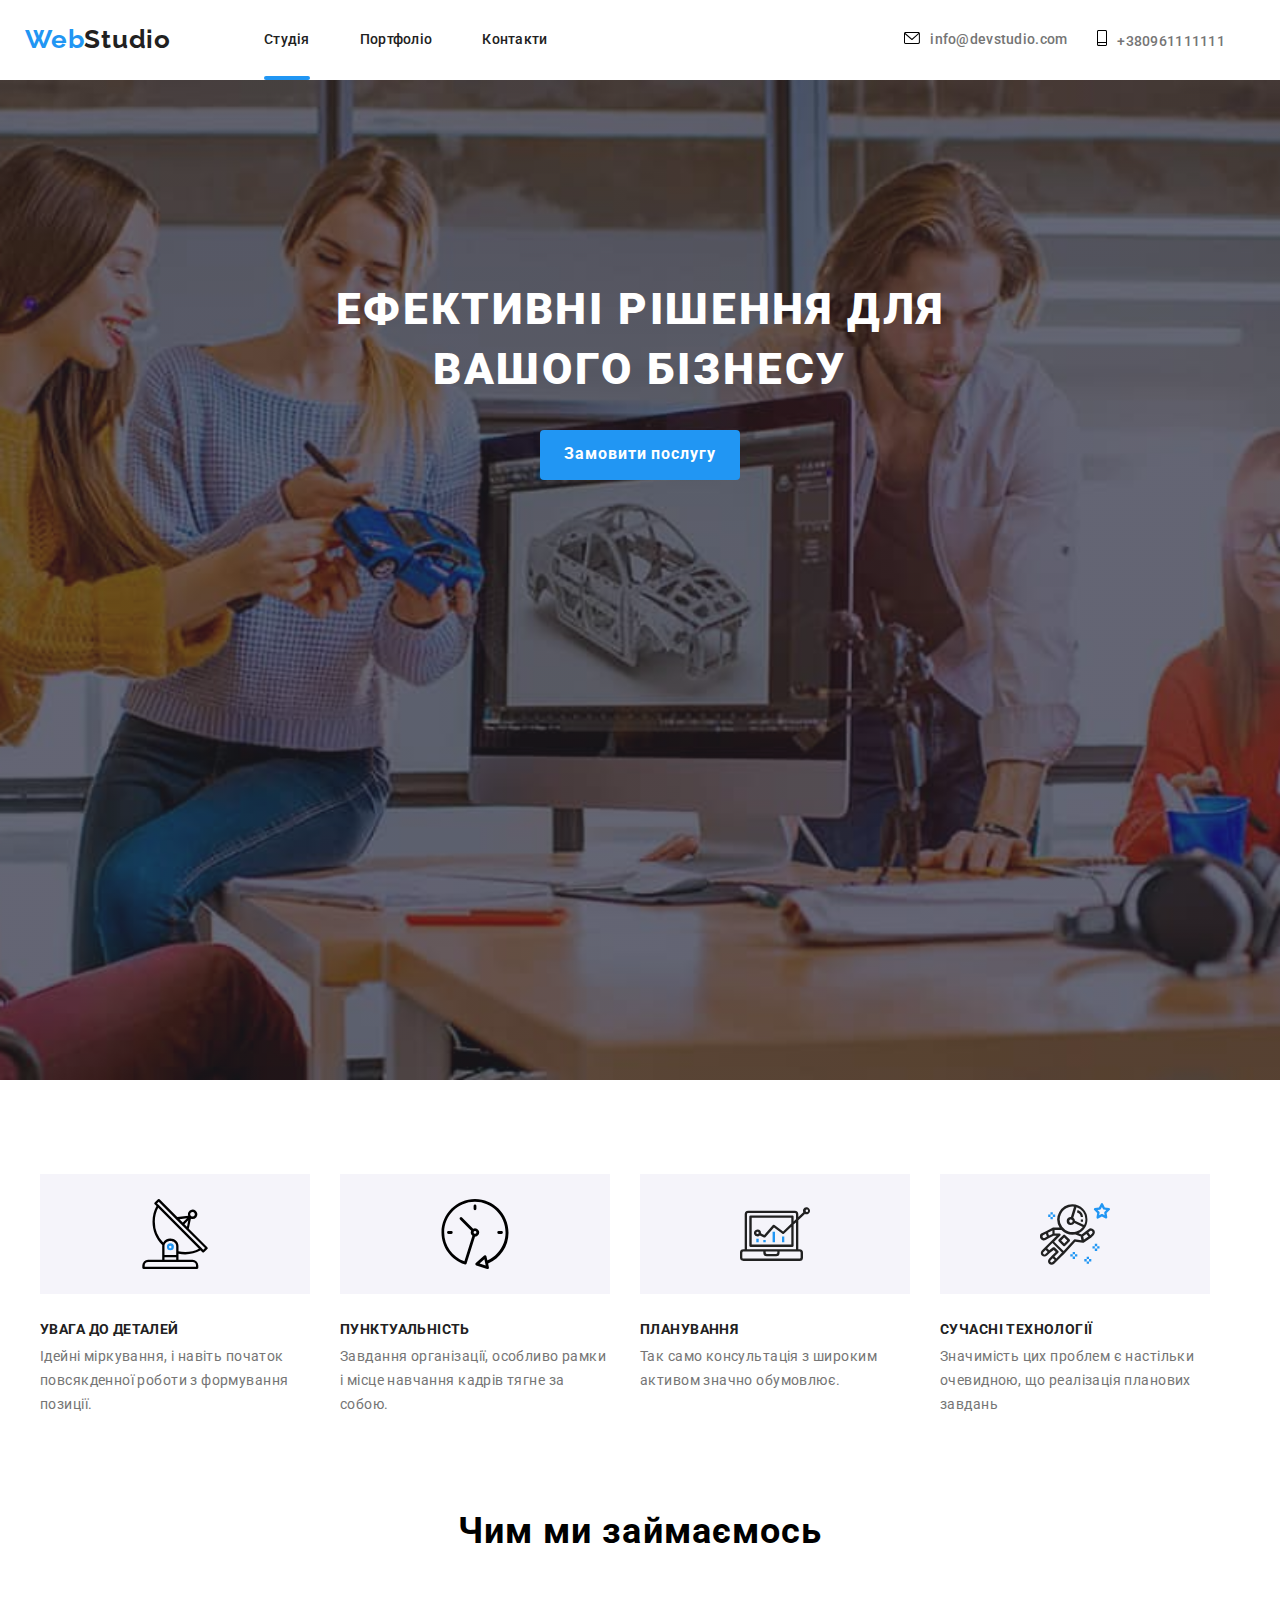
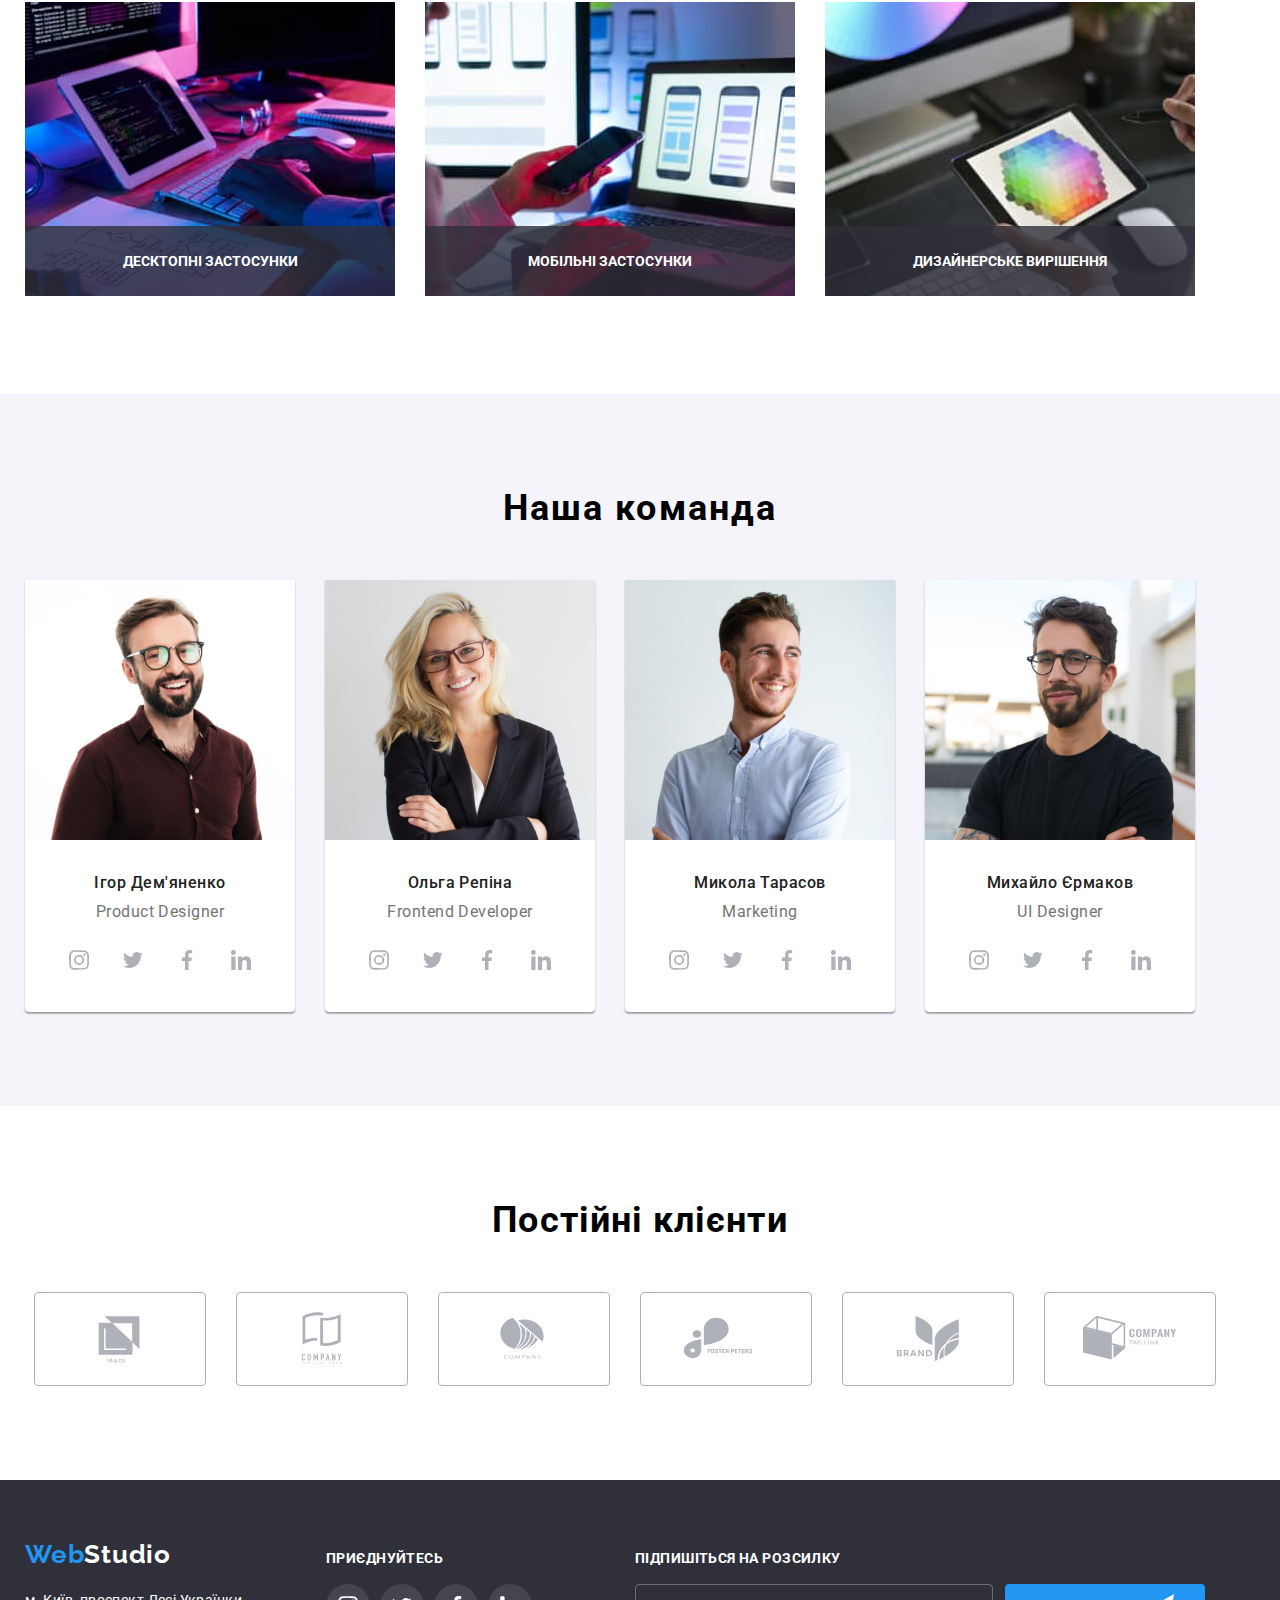
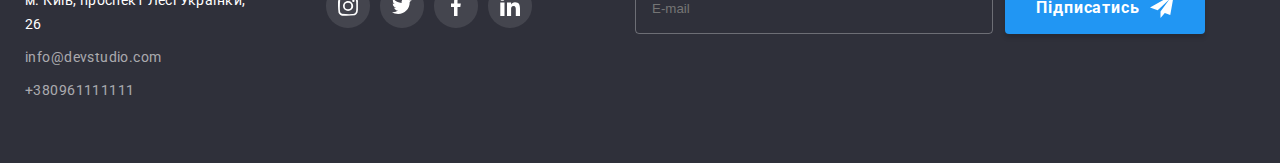
==== index.html @ 3169304e "HW8" ====
<!DOCTYPE html>
<html lang="uk">
<head>
<meta charset="UTF-8">
<meta http-equiv="X-UA-Compatible" content="IE=edge">
<meta name="viewport" content="width=device-width, initial-scale=1.0">
<title>Ефективні поради для вашого бізнесу</title>

<link rel="preconnect" href="https://fonts.googleapis.com">
<link rel="preconnect" href="https://fonts.gstatic.com" crossorigin>
<link href="https://fonts.googleapis.com/css2?family=Raleway:wght@700&family=Roboto:wght@400;500;700;900&display=swap" rel="stylesheet">

<link rel="stylesheet" href="https://cdnjs.cloudflare.com/ajax/libs/modern-normalize/1.1.0/modern-normalize.min.css" integrity="sha512-wpPYUAdjBVSE4KJnH1VR1HeZfpl1ub8YT/NKx4PuQ5NmX2tKuGu6U/JRp5y+Y8XG2tV+wKQpNHVUX03MfMFn9Q==" crossorigin="anonymous" referrerpolicy="no-referrer" />
<link rel="stylesheet" href="./css/main.min.css">

</head>
<body>
<div class="wrappers">
<header class="header">
    <div class="header__container">
<nav class="main-nav">
    <a href="/" class="main-nav__title"><span class="main-nav__logo">Web</span>Studio</a>
    <ul class="menu__list">
        <li class="menu__item">
            <a class="menu__link current" href="./index.html">Студія</a>
        </li>
        <li class="menu__item">
            <a class="menu__link" href="./portfolio.html">Портфоліо</a>
        </li>
        <li class="menu__item">
            <a class="menu__link" href="url">Контакти</a>
        </li>
    </ul>
</nav>
<div class="main-nav__contacts">
    <a href="mailto:info@devstudio.com" class="mail"> 
    <svg class="mail-icon">
        <use href="./images/icons.svg#envelope"></use>
    </svg>info@devstudio.com</a>
    <a href="tel:+380961111111" class="tel">
        <svg class="tel__icon">
            <use href="./images/icons.svg#smartphone-1"></use>
        </svg>+380961111111</a>
</div>
</div>
</div>
</header>
<main class="main">
    <section class="imposter">
        <h1 class="imposter__title">ЕФЕКТИВНІ РІШЕННЯ ДЛЯ <br>ВАШОГО БІЗНЕСУ</h1>
        <button data-modal-open class="imposter__button" type="button">Замовити послугу</button>
        <div class="backdrop is-hidden" data-modal>
            <div class="modal">
                <button data-modal-close="" class="elipse-cross">                    
                    <svg class="cross">
                    <use href="./images/icons.svg#icon-Vector"></use></svg></button>
            <form class="form__modal" autocomplete="on">
                <h2 class="modal__title">Залиште свої дані, ми вам зателефонуємо</h2>
                <div class="modal__name">
                    <label for="name" class="name__modal">Ім'я</label>
                    <input type="text" name="name" id="name" class="modal-name">
                    <svg class="name-icon">
                        <use href="./images/icons.svg#icon-name"></use>
                    </svg>
                </div>
                <div class="modal__tel">
                    <label for="tel" class="name__modal">Телефон</label>
                    <input type="tel" name="tel" id="tel" class="modal-name">
                    <svg class="tel-icon">
                        <use href="./images/icons.svg#icon-tel"></use>
                        </svg>
                </div>
                <div class="modal__mail">
                    <label for="mail" class="name__modal">Пошта</label>
                    <input type="mail" name="mail" id="mail" class="modal-name">
                    <svg class="email-icon">
                        <use href="./images/icons.svg#icon-email"></use>
                        </svg>
                </div>
                <div class="modal__comment">
                    <label for="comment" class="name__modal">Коментар</label>
                    <textarea name="comment" id="comment" placeholder="Введіть текст" class="modal-comment"></textarea>
                </div>
                <div class="modal__check">
                <input type="checkbox" name="checkbox" id="checkbox" class="checkbox">
                <label for="checkbox" class="check">Погоджуюсь з розсилкою і приймаю <p class="conditions">Умови договору</p></label>
                </div>
                <button type="submit" class="submit">Відправити</button>
            </form>
        </div>
            </div>
    </section>
    <section class="details__container">
        <div class="details">
            <ul class="details__list">
                <li class="details__item">
                    <div class="details__block">
                        <svg class="details__icon">
                            <use href="./images/icons.svg#antenna-1" ></use>
                        </svg>
                    </div>
                    <h3 class="details__title">УВАГА ДО ДЕТАЛЕЙ</h3>
                    <p class="details__text">Ідейні міркування, і навіть початок повсякденної роботи з формування позиції.</p>
                </li>
                <li class="details__item">
                    <div class="details__block">
                        <svg class="details__icon">
                            <use href="./images/icons.svg#clock-1" ></use>
                        </svg>
                    </div>
                    <h3 class="details__title">ПУНКТУАЛЬНІСТЬ</h3>
                    <p class="details__text">Завдання організації, особливо рамки і місце навчання кадрів тягне за собою.</p>
                </li>
                <li class="details__item">
                    <div class="details__block">
                        <svg class="details__icon">
                            <use href="./images/icons.svg#diagram-1" ></use>
                        </svg>
                    </div>
                    <h3 class="details__title">ПЛАНУВАННЯ</h3>
                    <p class="details__text">Так само консультація з широким активом значно обумовлює.</p>
                </li>
                <li class="details__item">
                    <div class="details__block">
                        <svg class="details__icon">
                            <use href="./images/icons.svg#astronaut-1" ></use>
                        </svg>
                    </div>
                    <h3 class="details__title">СУЧАСНІ ТЕХНОЛОГІЇ</h3>
                    <p class="details__text">Значимість цих проблем є настільки очевидною, що реалізація планових завдань</p>
                </li>
            </ul>
        </div>
    </section>
    <section class="about__container">
        <div class="about">
            <h2 class="about__title">Чим ми займаємось</h2>
            <ul class="about__list">
                <li class="about__item">
                    <img src="./images/programer-desk-office.jpg" alt="пограміст за робочим столом" width="370">
                    <div class="about__before">
                        <h3 class="about__before-title">ДЕСКТОПНІ ЗАСТОСУНКИ</h3>
                    </div>
                </li>
                <li class="about__item">
                    <img src="./images/web-ui-designers-smartphone.jpg" alt="веб-дизайнери розробляють додаток смартфону" width="370">
                    <div class="about__before">
                        <h3 class="about__before-title">МОБІЛЬНІ ЗАСТОСУНКИ</h3>
                    </div>
                </li>
                <li class="about__item">
                    <img src="./images/web-design-colour.jpg" alt="веб-дизайней вибирає колір планшету" width="370">
                    <div class="about__before">
                        <h3 class="about__before-title">ДИЗАЙНЕРСЬКЕ ВИРІШЕННЯ</h3>
                    </div>
                </li>
            </ul>
        </div>
    </section>
    <section class="team">
      <div class="team__container">
        <h2 class="team__title">Наша команда</h2>
        <ul class="team__list">
            <li class="team__item">
                <img src="./images/smiling-man.jpg" alt="щиро усміхнений чоловік в круглих окулярах з бородою" width="270">
                <div class="team__about">
                    <h3 class="team__about-title">Ігор Дем'яненко</h3>
                    <p class="team__about-profecion">Product Designer</p>
                </div>
                <div class="social-links">
                    <a href="#" alt="instagram" class="ellipse">
                    <svg class="social-logo">
                        <use href="./images/icons.svg#instagram-2">
                        </use>
                    </svg>
                    </a>
                    <a href="#" alt="twitter" class="ellipse">
                    <svg class="social-logo">
                        <use href="./images/icons.svg#twitter">
                        </use>
                    </svg>
                    </a>
                    <a href="#" alt="facebook" class="ellipse">
                    <svg class="social-logo">
                        <use href="./images/icons.svg#facebook-1">
                        </use>
                    </svg>
                    </a>
                    <a href="#" alt="linkedin" class="ellipse">
                    <svg class="social-logo">
                        <use href="./images/icons.svg#linkedin-1">
                        </use>
                    </svg>
                    </a>
                </div>
            </li>
            <li class="team__item">
                <img src="./images/beautiful_girl.jpg" alt="усміхнена блондинка в окулярах" width="270">
                <div class="team__about">
                    <h3 class="team__about-title">Ольга Репіна</h3>
                    <p class="team__about-profecion">Frontend Developer</p>
                </div>
                <div class="social-links">
                    <a href="#" alt="instagram" class="ellipse">
                    <svg class="social-logo">
                        <use href="./images/icons.svg#instagram-2">
                        </use>
                    </svg>
                    </a>
                    <a href="#" alt="twitter" class="ellipse">
                    <svg class="social-logo">
                        <use href="./images/icons.svg#twitter">
                        </use>
                    </svg>
                    </a>
                    <a href="#" alt="facebook" class="ellipse">
                    <svg class="social-logo">
                        <use href="./images/icons.svg#facebook-1">
                        </use>
                    </svg>
                    </a>
                    <a href="#" alt="linkedin" class="ellipse">
                    <svg class="social-logo">
                        <use href="./images/icons.svg#linkedin-1">
                        </use>
                    </svg>
                    </a>
                </div>
            </li>
            <li class="team__item">
                <img src="./images/smiling-man_.jpg" alt="чоловік з щетиною усміхається в праву сторону від нас" width="270">
                <div class="team__about">
                    <h3 class="team__about-title">Микола Тарасов</h3>
                    <p class="team__about-profecion">Marketing</p>
                </div>
                <div class="social-links">
                    <a href="#" alt="instagram" class="ellipse">
                    <svg class="social-logo">
                        <use href="./images/icons.svg#instagram-2">
                        </use>
                    </svg>
                    </a>
                    <a href="#" alt="twitter" class="ellipse">
                    <svg class="social-logo">
                        <use href="./images/icons.svg#twitter">
                        </use>
                    </svg>
                    </a>
                    <a href="#" alt="facebook" class="ellipse">
                    <svg class="social-logo">
                        <use href="./images/icons.svg#facebook-1">
                        </use>
                    </svg>
                    </a>
                    <a href="#" alt="linkedin" class="ellipse">
                    <svg class="social-logo">
                        <use href="./images/icons.svg#linkedin-1">
                        </use>
                    </svg>
                    </a>
                </div>
            </li>
            <li class="team__item">
                <img src="./images/modest_man.jpg" alt="скромна посмішка бородатого чоловіка в окулярах" width="270">
                <div class="team__about">
                    <h3 class="team__about-title">Михайло Єрмаков</h3>
                    <p class="team__about-profecion">UI Designer</p>
                </div>
                <div class="social-links">
                    <a href="#" alt="instagram" class="ellipse">
                    <svg class="social-logo">
                        <use href="./images/icons.svg#instagram-2">
                        </use>
                    </svg>
                    </a>
                    <a href="#" alt="twitter" class="ellipse">
                    <svg class="social-logo">
                        <use href="./images/icons.svg#twitter">
                        </use>
                    </svg>
                    </a>
                    <a href="#" alt="facebook" class="ellipse">
                    <svg class="social-logo">
                        <use href="./images/icons.svg#facebook-1">
                        </use>
                    </svg>
                    </a>
                    <a href="#" alt="linkedin" class="ellipse">
                    <svg class="social-logo">
                        <use href="./images/icons.svg#linkedin-1">
                        </use>
                    </svg>
                    </a>
                </div>
            </li>
        </ul>
    </div>
    </section>
    <section class="client">
        <div class="client__container">
            <h2 class="client__title">Постійні клієнти</h2>
            <ul class="client__list">
                <li class="client__item">
                    <a href="#" alt="ya_go" class="client__link">
                        <svg class="client__icon"><use href="./images/icons.svg#ya_go"></use></svg>
                    </a>
                </li>
                <li class="client__item">
                    <a href="#" alt="tagline" class="client__link">
                            <svg class="client__icon"><use href="./images/icons.svg#tagline"></use></svg>                          
                        </a>
                </li>
                <li class="client__item">
                    <a href="#" alt="company" class="client__link">
                            <svg class="client__icon"><use href="./images/icons.svg#company"></use></svg>                         
                        </a>
                </li>
                <li class="client__item">
                    <a href="#" alt="foster" class="client__link">
                            <svg class="client__icon"><use href="./images/icons.svg#foster"></use></svg>                        
                        </a>
                </li>
                <li class="client__item">
                    <a href="#" alt="brand" class="client__link">
                            <svg class="client__icon"><use href="./images/icons.svg#brand"></use></svg>                         
                        </a>
                </li>
                <li class="client__item">
                    <a href="#" alt="tag_line" class="client__link">
                            <svg class="client__icon"><use href="./images/icons.svg#tag_line"></use></svg>                        
                        </a>
                </li>
            </ul>
        </div>
    </section>
</main>
<footer class="footer">
    <div class="footer__container">
        <ul class="footer__list">
            <div class="footer__cart">
            <li class="footer__item">
                <a href="/" class="main-nav__title-change"><span class="main-nav__logo">Web</span>Studio</a>
            </li>
            <address>
                <p class="footer__adress">м. Київ, проспект Лесі Українки, 26</p>
             <div class="footer__contacts">
                 <a href="mailto:info@devstudio.com" class="footer__contakts-maill">info@devstudio.com</a>
             </div>
                 <a href="tel:+380961111111" class="footer__contakts-tell">+380961111111</a>
             </address>
             </div>
            <li class="footer__item-card">
                <h3 class="footer__title">ПРИЄДНУЙТЕСЬ</h3>
                <div class="footer__links">
                    <a href="#" alt="instagram" class="footer__social"><svg class="footer__social-logo">
                        <use href="./images/icons.svg#instagram-2"></use></svg>
                    </a>
                    <a href="#" alt="twitter" class="footer__social"><svg class="footer__social-logo">
                        <use href="./images/icons.svg#twitter"></use></svg>
                    </a>
                    <a href="#" alt="facebook" class="footer__social"><svg class="footer__social-logo">
                        <use href="./images/icons.svg#facebook-1"></use></svg>
                    </a>
                    <a href="#" alt="linkedin" class="footer__social"><svg class="footer__social-logo">
                        <use href="./images/icons.svg#linkedin-1"></use></svg>
                    </a>
                </div>
            </li>
            <li class="footer__item">
                <h3 class="footer__title">ПІДПИШІТЬСЯ НА РОЗСИЛКУ</h3>
                <div class="footer__block">
                    <form class="footer__form" name="signup_form" autocomplete="on" novalidate="">
                        <label class="footer__form-email">
                          <input class="footer__form-block" type="email" name="email" placeholder="E-mail">
                        </label>
                        <button class="footer__button" type="submit">Підписатись <svg class="footer__button-send"><use href="./images/icons.svg#icon-icon-send"></use></svg></button>
                      </form>
                </div>
            </li>
        </ul>
    </div>
</footer>
<script src="./js/modal.js"></script>
</body>
</body>
</html>
---- css/main.min.css ----
body{font-family:'Roboto', sans-serif;font-family:'Raleway' sans-serif;margin:0 auto;-webkit-box-sizing:border-box;box-sizing:border-box}[class*="__container"]{width:1230px;margin:0 auto;padding-left:15px;padding-right:15px}ul{-webkit-padding-start:0;padding-inline-start:0;-webkit-margin-start:0;margin-inline-start:0;-webkit-margin-before:0;margin-block-start:0;-webkit-margin-after:0;margin-block-end:0}a{text-decoration:none}li{list-style-type:none}h1,h2,h3{-webkit-margin-before:0;margin-block-start:0;-webkit-margin-after:0;margin-block-end:0}p{-webkit-margin-before:0;margin-block-start:0;-webkit-margin-after:0;margin-block-end:0}button{border:none}textarea{resize:none}.wrappers{min-height:100%;display:-webkit-box;display:-ms-flexbox;display:flex;-webkit-box-orient:vertical;-webkit-box-direction:normal;-ms-flex-direction:column;flex-direction:column}.main{-webkit-box-flex:1;-ms-flex:1 1 auto;flex:1 1 auto}.main{-webkit-box-flex:1;-ms-flex:1 1 auto;flex:1 1 auto}.header{display:-webkit-box;display:-ms-flexbox;display:flex;-webkit-box-align:center;-ms-flex-align:center;align-items:center}.header__border{border-bottom:1px solid #ECECEC}.header__container{display:-webkit-box;display:-ms-flexbox;display:flex;height:80px;-ms-flex-wrap:wrap;flex-wrap:wrap;-ms-flex-line-pack:center;align-content:center}.main-nav{display:-webkit-box;display:-ms-flexbox;display:flex}.current{color:#2196F3}.menu__link.current::after{display:block;position:absolute;background-color:#2196F3;height:4px;width:100%;margin-top:28px;border-radius:2px;content:"";-webkit-transition:250ms cubic-bezier(0.4, 0, 0.2, 1);transition:250ms cubic-bezier(0.4, 0, 0.2, 1)}.main-nav__title{font-family:Raleway;font-weight:700;font-size:26px;line-height:1.15;letter-spacing:.03em;margin-right:93px;color:#212121}.main-nav__logo{font-family:Raleway;font-weight:700;font-size:26px;line-height:1.15;letter-spacing:.03em;color:#2196F3}.menu__list{display:-webkit-box;display:-ms-flexbox;display:flex;-ms-flex-wrap:wrap;flex-wrap:wrap;-ms-flex-line-pack:center;align-content:center}.menu__list :last-child{margin-right:0}.menu__item{display:-webkit-box;display:-ms-flexbox;display:flex;margin-right:50px}.menu__link{font-family:Roboto;font-weight:500;font-size:14px;line-height:1.14;letter-spacing:.02em;position:relative;color:#212121}.menu__link:hover,.menu__link:focus{color:#2196F3;-webkit-transition:250ms cubic-bezier(0.4, 0, 0.2, 1);transition:250ms cubic-bezier(0.4, 0, 0.2, 1)}.main-nav__contacts{display:-webkit-box;display:-ms-flexbox;display:flex;-webkit-box-align:center;-ms-flex-align:center;align-items:center;margin-left:auto}.mail{font-family:Roboto;font-weight:500;font-size:14px;line-height:1.14;letter-spacing:.02em;margin-right:30px;color:#757575}.mail:hover,.mail:focus{color:#2196F3;fill:#2196F3;-webkit-transition:250ms cubic-bezier(0.4, 0, 0.2, 1);transition:250ms cubic-bezier(0.4, 0, 0.2, 1)}.mail-icon{width:16px;height:12px;margin-right:10px}.tel{font-family:Roboto;font-weight:500;font-size:14px;line-height:1.14;letter-spacing:.02em;margin-right:30px;color:#757575}.tel:hover,.tel:focus{color:#2196F3;fill:#2196F3;-webkit-transition:250ms cubic-bezier(0.4, 0, 0.2, 1);transition:250ms cubic-bezier(0.4, 0, 0.2, 1)}.tel__icon{width:10px;height:16px;margin-right:10px}.imposter{background-image:-webkit-gradient(linear, left top, right top, from(rgba(47,48,58,0.4)), to(rgba(47,48,58,0.4))),url(../images/backgraund-image.jpg);background-image:linear-gradient(to right, rgba(47,48,58,0.4), rgba(47,48,58,0.4)),url(../images/backgraund-image.jpg);background-size:cover;height:600px;background-repeat:no-repeat;background-position:center;text-align:center;margin:0 auto;padding-top:200px;padding-bottom:200px}.imposter__card{margin:0 auto}.imposter__title{font-family:Roboto;font-weight:900;font-size:44px;line-height:1.36;letter-spacing:.06em;color:#fff;text-align:center}.imposter__button{font-family:Roboto;font-weight:700;font-size:16px;line-height:1.8;letter-spacing:.06em;border-radius:4px;display:block;width:200px;height:50px;background:#2196F3;color:#fff;margin:30px auto 0;text-align:center;-webkit-transition:250ms cubic-bezier(0.4, 0, 0.2, 1);transition:250ms cubic-bezier(0.4, 0, 0.2, 1)}.imposter__button:hover{background:#188CE8;-webkit-box-shadow:0px 4px 4px 0px rgba(0,0,0,0.15);box-shadow:0px 4px 4px 0px rgba(0,0,0,0.15)}.imposter__button:focus{background:#188CE8;-webkit-box-shadow:0px 4px 4px 0px rgba(0,0,0,0.15);box-shadow:0px 4px 4px 0px rgba(0,0,0,0.15)}.page__buttons{padding-top:94px;display:-webkit-box;display:-ms-flexbox;display:flex;-webkit-box-pack:center;-ms-flex-pack:center;justify-content:center}.page__buttons :last-child{margin-right:0}.buttons__list{margin-right:8px}.button__chapter{font-family:Roboto;font-weight:500;font-size:16px;line-height:1.6;letter-spacing:.03em;-webkit-box-shadow:0px 3px 1px rgba(0,0,0,0.1),0px 1px 2px rgba(0,0,0,0.08),0px 2px 2px rgba(0,0,0,0.12);box-shadow:0px 3px 1px rgba(0,0,0,0.1),0px 1px 2px rgba(0,0,0,0.08),0px 2px 2px rgba(0,0,0,0.12);-webkit-transition:250ms cubic-bezier(0.4, 0, 0.2, 1);transition:250ms cubic-bezier(0.4, 0, 0.2, 1);border-radius:4px;background:#F5F4FA;padding:6px 22px}.button__chapter:hover,.button__chapter:focus{background:#2196F3;color:#fff;-webkit-box-shadow:0px 3px 1px rgba(0,0,0,0.1),0px 1px 2px rgba(0,0,0,0.08),0px 2px 2px rgba(0,0,0,0.12);box-shadow:0px 3px 1px rgba(0,0,0,0.1),0px 1px 2px rgba(0,0,0,0.08),0px 2px 2px rgba(0,0,0,0.12);-webkit-transition:250ms cubic-bezier(0.4, 0, 0.2, 1);transition:250ms cubic-bezier(0.4, 0, 0.2, 1);border-radius:4px}.details{display:-webkit-box;display:-ms-flexbox;display:flex;-ms-flex-wrap:wrap;flex-wrap:wrap;-webkit-box-orient:vertical;-webkit-box-direction:normal;-ms-flex-direction:column;flex-direction:column;width:1200px;margin:0 auto;padding-top:94px}.details__list{display:-webkit-box;display:-ms-flexbox;display:flex;-webkit-box-pack:center;-ms-flex-pack:center;justify-content:center}.details__item{width:270px;margin-right:30px}.details__block{display:-webkit-box;display:-ms-flexbox;display:flex;-ms-flex-wrap:wrap;flex-wrap:wrap;-webkit-box-orient:horizontal;-webkit-box-direction:normal;-ms-flex-direction:row;flex-direction:row;-ms-flex-line-pack:center;align-content:center;-webkit-box-pack:center;-ms-flex-pack:center;justify-content:center;background-color:#F5F4FA;height:120px;margin-bottom:30px;-webkit-transition:250ms cubic-bezier 0.4,0,0.2,1;transition:250ms cubic-bezier 0.4,0,0.2,1}.details__icon{background-size:contain;width:70px;height:70px}.details__title{font-family:Roboto;font-weight:700;font-size:14px;line-height:.8;letter-spacing:.03em;color:#212121}.details__text{font-family:Roboto;font-weight:400;font-size:14px;line-height:1.7;letter-spacing:.03em;color:#757575;margin-top:10px}.about{padding-top:94px;padding-bottom:94px}.about__title{font-family:Roboto;font-weight:700;font-size:36px;line-height:1.16;letter-spacing:.03em;margin:auto;text-align:center}.about__list{display:-webkit-box;display:-ms-flexbox;display:flex;margin-top:50px}.about__item{position:relative;margin-right:30px}.about__before{display:-webkit-box;display:-ms-flexbox;display:flex;-ms-flex-wrap:wrap;flex-wrap:wrap;-ms-flex-line-pack:center;align-content:center;-webkit-box-pack:center;-ms-flex-pack:center;justify-content:center;position:absolute;top:224px;right:0;height:70px;width:370px;background:rgba(47,48,58,0.8)}.about__before-title{font-family:'Roboto';font-style:normal;color:#fff;font-weight:700;font-size:14px;line-height:0.8;text-align:center}.team{display:-webkit-box;display:-ms-flexbox;display:flex;background-color:#F5F4FA;-ms-flex-line-pack:center;align-content:center;margin:0 auto;padding:94px 0}.team__title{font-family:Roboto;font-weight:700;font-size:36px;line-height:1.16;letter-spacing:.06em;margin:auto;text-align:center}.team__list{margin-top:50px}.team__item{background:#fff;float:left;margin-right:30px;text-align:center;-webkit-box-shadow:0px 1px 3px rgba(0,0,0,0.12),0px 1px 1px rgba(0,0,0,0.14),0px 2px 1px rgba(0,0,0,0.2);box-shadow:0px 1px 3px rgba(0,0,0,0.12),0px 1px 1px rgba(0,0,0,0.14),0px 2px 1px rgba(0,0,0,0.2);border-radius:0px 0px 4px 4px}.team__item :last-child{margin-right:0}.team__about{padding-top:30px}.team__about-title{font-family:Roboto;font-weight:500;font-size:16px;line-height:1.18;letter-spacing:.03em;color:#212121}.team__about-profecion{font-family:Roboto;font-weight:400;font-size:16px;line-height:1.18;letter-spacing:.03em;color:#757575;margin-top:10px}.social-links{display:-webkit-box;display:-ms-flexbox;display:flex;-webkit-box-pack:center;-ms-flex-pack:center;justify-content:center;-webkit-box-align:center;-ms-flex-align:center;align-items:center;width:206px;height:44px;margin:16px 32px 30px;-webkit-transition:250ms cubic-bezier(0.4, 0, 0.2, 1);transition:250ms cubic-bezier(0.4, 0, 0.2, 1)}.ellipse{text-align:center;width:44px;height:44px;border-radius:50px/50px;margin-right:10px;-webkit-transition:250ms cubic-bezier(0.4, 0, 0.2, 1);transition:250ms cubic-bezier(0.4, 0, 0.2, 1)}.ellipse:hover,.ellipse:focus{background-color:#2196F3;fill:#fff}.ellipse:hover .social-logo{fill:#fff}.ellipse:focus .social-logo{fill:#fff}.social-logo{fill:#AFB1B8;width:20px;height:20px;margin:12px auto;-webkit-transition:250ms cubic-bezier(0.4, 0, 0.2, 1);transition:250ms cubic-bezier(0.4, 0, 0.2, 1)}.client{margin:0 auto;padding:94px 0}.client__container{display:-webkit-box;display:-ms-flexbox;display:flex;-ms-flex-wrap:wrap;flex-wrap:wrap;-webkit-box-orient:vertical;-webkit-box-direction:normal;-ms-flex-direction:column;flex-direction:column;-ms-flex-line-pack:center;align-content:center}.client__title{font-family:Roboto;font-weight:700;font-size:36px;line-height:1.16;letter-spacing:.03em;margin:auto}.client__list{display:-webkit-box;display:-ms-flexbox;display:flex;-webkit-box-pack:center;-ms-flex-pack:center;justify-content:center;margin-top:50px}.client__item{margin-right:30px}.client__link{border:1px solid #AFB1B8;border-radius:4px;display:-webkit-box;display:-ms-flexbox;display:flex;-webkit-box-pack:center;-ms-flex-pack:center;justify-content:center;-ms-flex-line-pack:center;align-content:center;-ms-flex-wrap:wrap;flex-wrap:wrap;width:170px;height:92px;-webkit-transition:250ms cubic-bezier(0.4, 0, 0.2, 1);transition:250ms cubic-bezier(0.4, 0, 0.2, 1)}.client__link:hover{border-color:#2196F3}.client__link:focus{border-color:#2196F3}.client__link:hover .client__icon{fill:#2196F3}.client__link:focus .client__icon{fill:#2196F3}.client__icon{width:106px;height:60px;fill:#AFB1B8;-webkit-transition:250ms cubic-bezier(0.4, 0, 0.2, 1);transition:250ms cubic-bezier(0.4, 0, 0.2, 1)}.footer{background:#2F303A;margin:0 auto;padding:60px 0}.footer__container{display:-webkit-box;display:-ms-flexbox;display:flex}.footer__list{display:-webkit-box;display:-ms-flexbox;display:flex;-webkit-box-align:baseline;-ms-flex-align:baseline;align-items:baseline}.footer__item-card{padding-right:93px}.footer__cart{padding-right:70px}.main-nav__title-change{font-family:Raleway;font-weight:700;font-size:26px;line-height:1.15;letter-spacing:.03em;color:#fff}.footer__adress{font-family:Roboto;font-weight:400;font-size:14px;line-height:1.7;letter-spacing:.03em;width:231px;color:#fff;text-decoration:none;font-style:normal;margin-top:20px;margin-bottom:9px;-webkit-box-orient:vertical;-webkit-box-direction:normal;-ms-flex-direction:column;flex-direction:column}.footer__contacts{margin-bottom:9px}.footer__contakts-maill{font-family:Roboto;font-weight:400;font-size:14px;line-height:1.7;letter-spacing:.03em;width:231px;color:rgba(255,255,255,0.6);text-decoration:none;font-style:normal}.footer__contakts-tell{font-family:Roboto;font-weight:400;font-size:14px;line-height:1.7;letter-spacing:.03em;width:231px;color:rgba(255,255,255,0.6);text-decoration:none;font-style:normal}.footer__title{font-family:Roboto;font-weight:700;font-size:14px;line-height:.8;letter-spacing:.03em;color:#fff}.footer__links{display:-webkit-box;display:-ms-flexbox;display:flex;-webkit-box-pack:center;-ms-flex-pack:center;justify-content:center;-webkit-box-align:center;-ms-flex-align:center;align-items:center;margin-top:20px}.footer__social{text-align:center;background:-webkit-gradient(linear, left top, right top, from(rgba(255,255,255,0.1)), to(rgba(255,255,255,0.1)));background:linear-gradient(to right, rgba(255,255,255,0.1), rgba(255,255,255,0.1));width:44px;height:44px;border-radius:50px/50px;margin-right:10px;-webkit-transition:250ms cubic-bezier(0.4, 0, 0.2, 1);transition:250ms cubic-bezier(0.4, 0, 0.2, 1)}.footer__social:hover{background-color:#2196F3}.footer__social-logo{fill:#fff;width:20px;height:20px;margin:12px auto}.footer__block{display:-webkit-box;display:-ms-flexbox;display:flex;margin-top:20px}.footer__form{display:-webkit-box;display:-ms-flexbox;display:flex}.footer__form-block{padding-left:16px;margin-right:12px;width:358px;height:50px;border:1px solid rgba(255,255,255,0.3);-webkit-box-sizing:border-box;box-sizing:border-box;background:50%;border-radius:4px;color:#fff}.footer__button{display:-webkit-box;display:-ms-flexbox;display:flex;cursor:pointer;font-family:Roboto;font-weight:700;font-size:16px;line-height:1.8;letter-spacing:.06em;width:200px;height:50px;background:#2196F3;color:#fff;border-radius:4px;text-align:center;-webkit-box-shadow:0px 4px 4px rgba(0,0,0,0.15);box-shadow:0px 4px 4px rgba(0,0,0,0.15);-ms-flex-wrap:wrap;flex-wrap:wrap;-ms-flex-line-pack:center;align-content:center;-webkit-box-pack:center;-ms-flex-pack:center;justify-content:center}.footer__button-send{margin-left:10px;width:24px;height:24px;fill:#fff}.backdrop{position:fixed;width:100%;height:1024px;left:50%;top:50%;-webkit-transform:translate(-50%, -50%);transform:translate(-50%, -50%);background:rgba(0,0,0,0.2);z-index:1;-webkit-transition:250ms cubic-bezier(0.4, 0, 0.2, 1);transition:250ms cubic-bezier(0.4, 0, 0.2, 1)}.backdrop.is-hidden{opacity:0;pointer-events:none}.modal{position:relative;width:528px;height:581px;left:50%;top:50%;-webkit-transform:translate(-50%, -50%);transform:translate(-50%, -50%);background-color:#fff;-webkit-box-shadow:0px 1px 3px #000,0px 1px 1px #000,0px 2px 1px #000;box-shadow:0px 1px 3px #000,0px 1px 1px #000,0px 2px 1px #000;border-radius:4px}.elipse-cross{border:1px solid rgba(0,0,0,0.1);-webkit-box-sizing:border-box;box-sizing:border-box;border-radius:50px/50px;width:30px;height:30px;margin-top:8px;margin-left:490px;margin-right:8px;background:#fff}.elipse-cross:hover .cross{fill:#2196F3}.elipse-cross:focus .cross{fill:#2196F3}.cross{fill:#000;width:11px;height:11px;-webkit-transition:250ms cubic-bezier(0.4, 0, 0.2, 1);transition:250ms cubic-bezier(0.4, 0, 0.2, 1)}.form__modal{display:-webkit-box;display:-ms-flexbox;display:flex;-webkit-box-pack:center;-ms-flex-pack:center;justify-content:center;-webkit-box-orient:vertical;-webkit-box-direction:normal;-ms-flex-direction:column;flex-direction:column;-ms-flex-wrap:nowrap;flex-wrap:nowrap;-webkit-box-align:center;-ms-flex-align:center;align-items:center}.modal__title{font-family:Roboto;font-weight:700;font-size:20px;line-height:1.15;letter-spacing:.03em;margin-bottom:12px;text-align:center;color:#212121}.modal__name{display:-webkit-box;display:-ms-flexbox;display:flex;position:relative;-ms-flex-wrap:nowrap;flex-wrap:nowrap;-webkit-box-orient:vertical;-webkit-box-direction:normal;-ms-flex-direction:column;flex-direction:column;-webkit-box-align:start;-ms-flex-align:start;align-items:flex-start;margin-top:12px}.modal__name:hover .name-icon{fill:#2196F3}.name__modal{font-family:Roboto;font-weight:400;font-size:12px;line-height:1.16;letter-spacing:.01em;margin-bottom:4px;color:#757575}.modal-name{padding-left:42px;height:40px;width:448px;border:1px solid rgba(33,33,33,0.2);border-radius:4px;-webkit-transition:250ms cubic-bezier(0.4, 0, 0.2, 1);transition:250ms cubic-bezier(0.4, 0, 0.2, 1);transition:250ms cubic-bezier(0.4, 0, 0.2, 1)}.modal-name:hover{border-color:#2196F3}.modal-name:hover .name-icon{fill:#2196F3}.name-icon{position:absolute;width:12px;height:12px;fill:#212121;left:15px;top:32px;-webkit-transition:250ms cubic-bezier(0.4, 0, 0.2, 1);transition:250ms cubic-bezier(0.4, 0, 0.2, 1)}.name-icon:hover{fill:#2196F3;border-color:#2196F3}.modal__tel{display:-webkit-box;display:-ms-flexbox;display:flex;position:relative;-ms-flex-wrap:nowrap;flex-wrap:nowrap;-webkit-box-orient:vertical;-webkit-box-direction:normal;-ms-flex-direction:column;flex-direction:column;-webkit-box-align:start;-ms-flex-align:start;align-items:flex-start;margin-top:10px;-webkit-transition:250ms cubic-bezier(0.4, 0, 0.2, 1);transition:250ms cubic-bezier(0.4, 0, 0.2, 1)}.modal__tel:hover .tel-icon{fill:#2196F3}.tel-icon{position:absolute;width:13px;height:13px;fill:#212121;left:15px;top:32px;-webkit-transition:250ms cubic-bezier(0.4, 0, 0.2, 1);transition:250ms cubic-bezier(0.4, 0, 0.2, 1)}.modal__mail{display:-webkit-box;display:-ms-flexbox;display:flex;position:relative;-ms-flex-wrap:nowrap;flex-wrap:nowrap;-webkit-box-orient:vertical;-webkit-box-direction:normal;-ms-flex-direction:column;flex-direction:column;-webkit-box-align:start;-ms-flex-align:start;align-items:flex-start;margin-top:10px}.modal__mail:hover .email-icon{fill:#2196F3}.email-icon{position:absolute;width:15px;height:12px;fill:#212121;left:15px;top:32px;-webkit-transition:250ms cubic-bezier(0.4, 0, 0.2, 1);transition:250ms cubic-bezier(0.4, 0, 0.2, 1)}.email-icon:hover{fill:#2196F3}.modal__comment{display:-webkit-box;display:-ms-flexbox;display:flex;-ms-flex-wrap:nowrap;flex-wrap:nowrap;-webkit-box-orient:vertical;-webkit-box-direction:normal;-ms-flex-direction:column;flex-direction:column;-webkit-box-align:start;-ms-flex-align:start;align-items:flex-start;margin-top:10px}.modal-comment{font-family:Roboto;font-weight:400;font-size:12px;line-height:1.16;letter-spacing:.01em;color:rgba(117,117,117,0.5);padding-top:12px;padding-left:16px;width:448px;height:120px;border:1px solid rgba(33,33,33,0.2);border-radius:4px;-webkit-transition:250ms cubic-bezier(0.4, 0, 0.2, 1);transition:250ms cubic-bezier(0.4, 0, 0.2, 1)}.modal-comment:hover{border-color:#2196F3}.modal__check{display:-webkit-box;display:-ms-flexbox;display:flex;-webkit-box-align:center;-ms-flex-align:center;align-items:center;margin-top:20px}.checkbox{-webkit-appearance:none;-moz-appearance:none;appearance:none;width:16px;height:15px;margin-right:8.38px;border:2px solid #212121;border-radius:2px}.checkbox:checked{width:16px;height:15px;border-color:#2196F3;background-image:url("/images/icon-check.svg");background-color:#2196F3;background-size:contain;background-origin:border-box}.check{display:-webkit-box;display:-ms-flexbox;display:flex;font-family:Roboto;font-weight:400;font-size:14px;line-height:1.7;letter-spacing:.03em;color:#757575}.conditions{text-decoration:underline;color:#2196F3;margin-left:5px}.submit{border-radius:4px;-webkit-box-shadow:0px 4px 4px,rgb 0 0 0/15%;box-shadow:0px 4px 4px,rgb 0 0 0/15%;font-family:Roboto;font-weight:700;font-size:16px;line-height:1.8;letter-spacing:.06em;display:-webkit-box;display:-ms-flexbox;display:flex;-webkit-box-pack:center;-ms-flex-pack:center;justify-content:center;-webkit-box-align:center;-ms-flex-align:center;align-items:center;width:200px;height:50px;background:#2196F3;margin-top:30px;color:#fff;-webkit-transition:250ms cubic-bezier(0.4, 0, 0.2, 1);transition:250ms cubic-bezier(0.4, 0, 0.2, 1)}.submit:hover{background:#188CE8;-webkit-box-shadow:0px 4px 4px 0px rgba(0,0,0,0.15);box-shadow:0px 4px 4px 0px rgba(0,0,0,0.15)}.submit:focus{background:#188CE8;-webkit-box-shadow:0px 4px 4px 0px rgba(0,0,0,0.15);box-shadow:0px 4px 4px 0px rgba(0,0,0,0.15)}.page{margin:0 auto;padding:94px 0}.page__card{display:-webkit-box;display:-ms-flexbox;display:flex;-ms-flex-wrap:wrap;flex-wrap:wrap;margin-bottom:-30px;margin-right:-30px;margin-top:50px;padding-bottom:94px}.page__image{width:370px;background:#fff;margin-bottom:30px;margin-right:30px;border:1px solid #eee}.page__image:hover .page__after-text{-webkit-transform:translateY(0);transform:translateY(0)}.page__image:hover{-webkit-transition:250ms cubic-bezier(0.4, 0, 0.2, 1);transition:250ms cubic-bezier(0.4, 0, 0.2, 1);-webkit-box-shadow:0px 1px 1px rgba(0,0,0,0.12),0px 4px 4px rgba(0,0,0,0.06),1px 4px 6px rgba(0,0,0,0.16);box-shadow:0px 1px 1px rgba(0,0,0,0.12),0px 4px 4px rgba(0,0,0,0.06),1px 4px 6px rgba(0,0,0,0.16)}.page__after{position:relative;overflow:hidden}.page__after-text{font-family:Roboto;font-weight:400;font-size:18px;line-height:1.5;letter-spacing:.03em;color:#fff;padding:63px 24px;-webkit-transition:250ms cubic-bezier(0.4, 0, 0.2, 1);transition:250ms cubic-bezier(0.4, 0, 0.2, 1);position:absolute;top:0;left:0;background:rgba(33,150,243,0.9);width:100%;height:100%;-webkit-transform:translateY(100%);transform:translateY(100%)}.card__about{padding:20px 24px}.card__title{font-family:Roboto;font-weight:700;font-size:18px;line-height:2;letter-spacing:.06em;color:#212121}.card__text{font-family:Roboto;font-weight:400;font-size:16px;line-height:1.8;letter-spacing:.03em;margin-top:4px;color:#757575;text-decoration:none}
/*# sourceMappingURL=main.min.css.map */
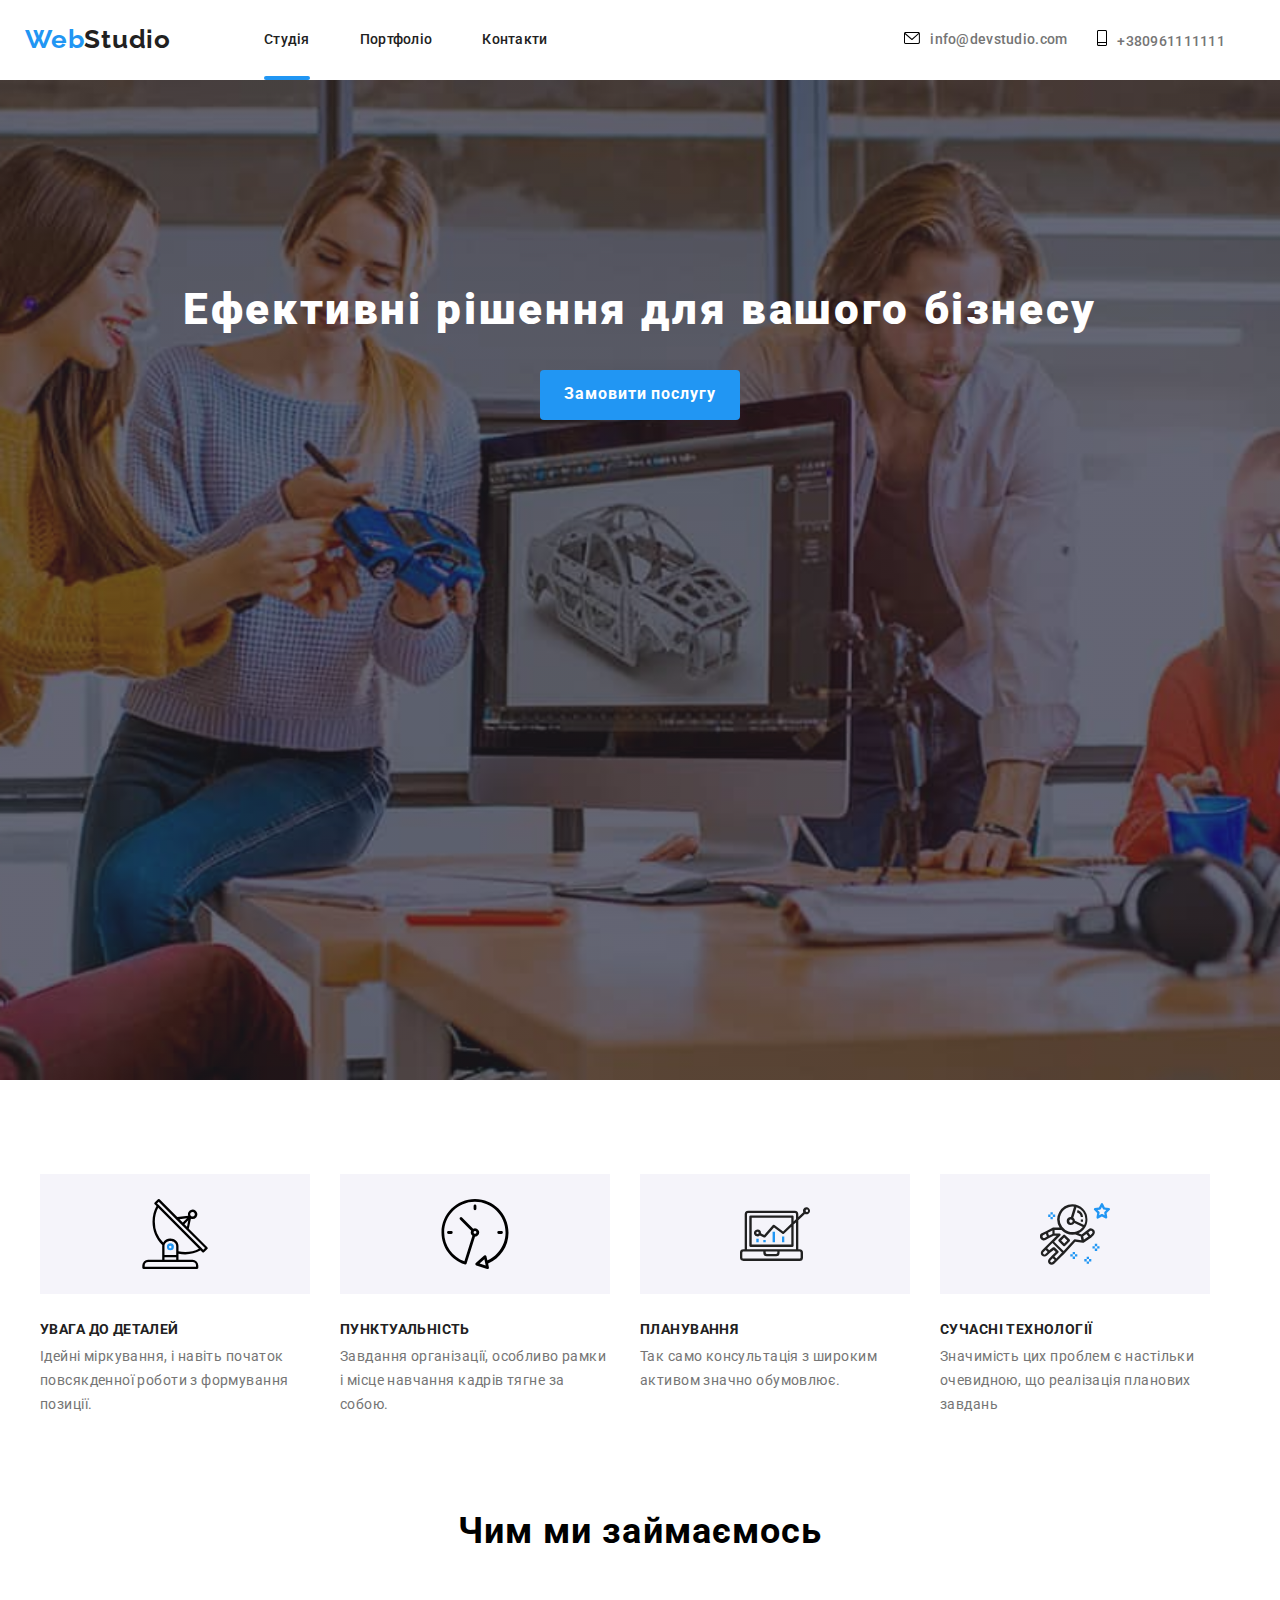
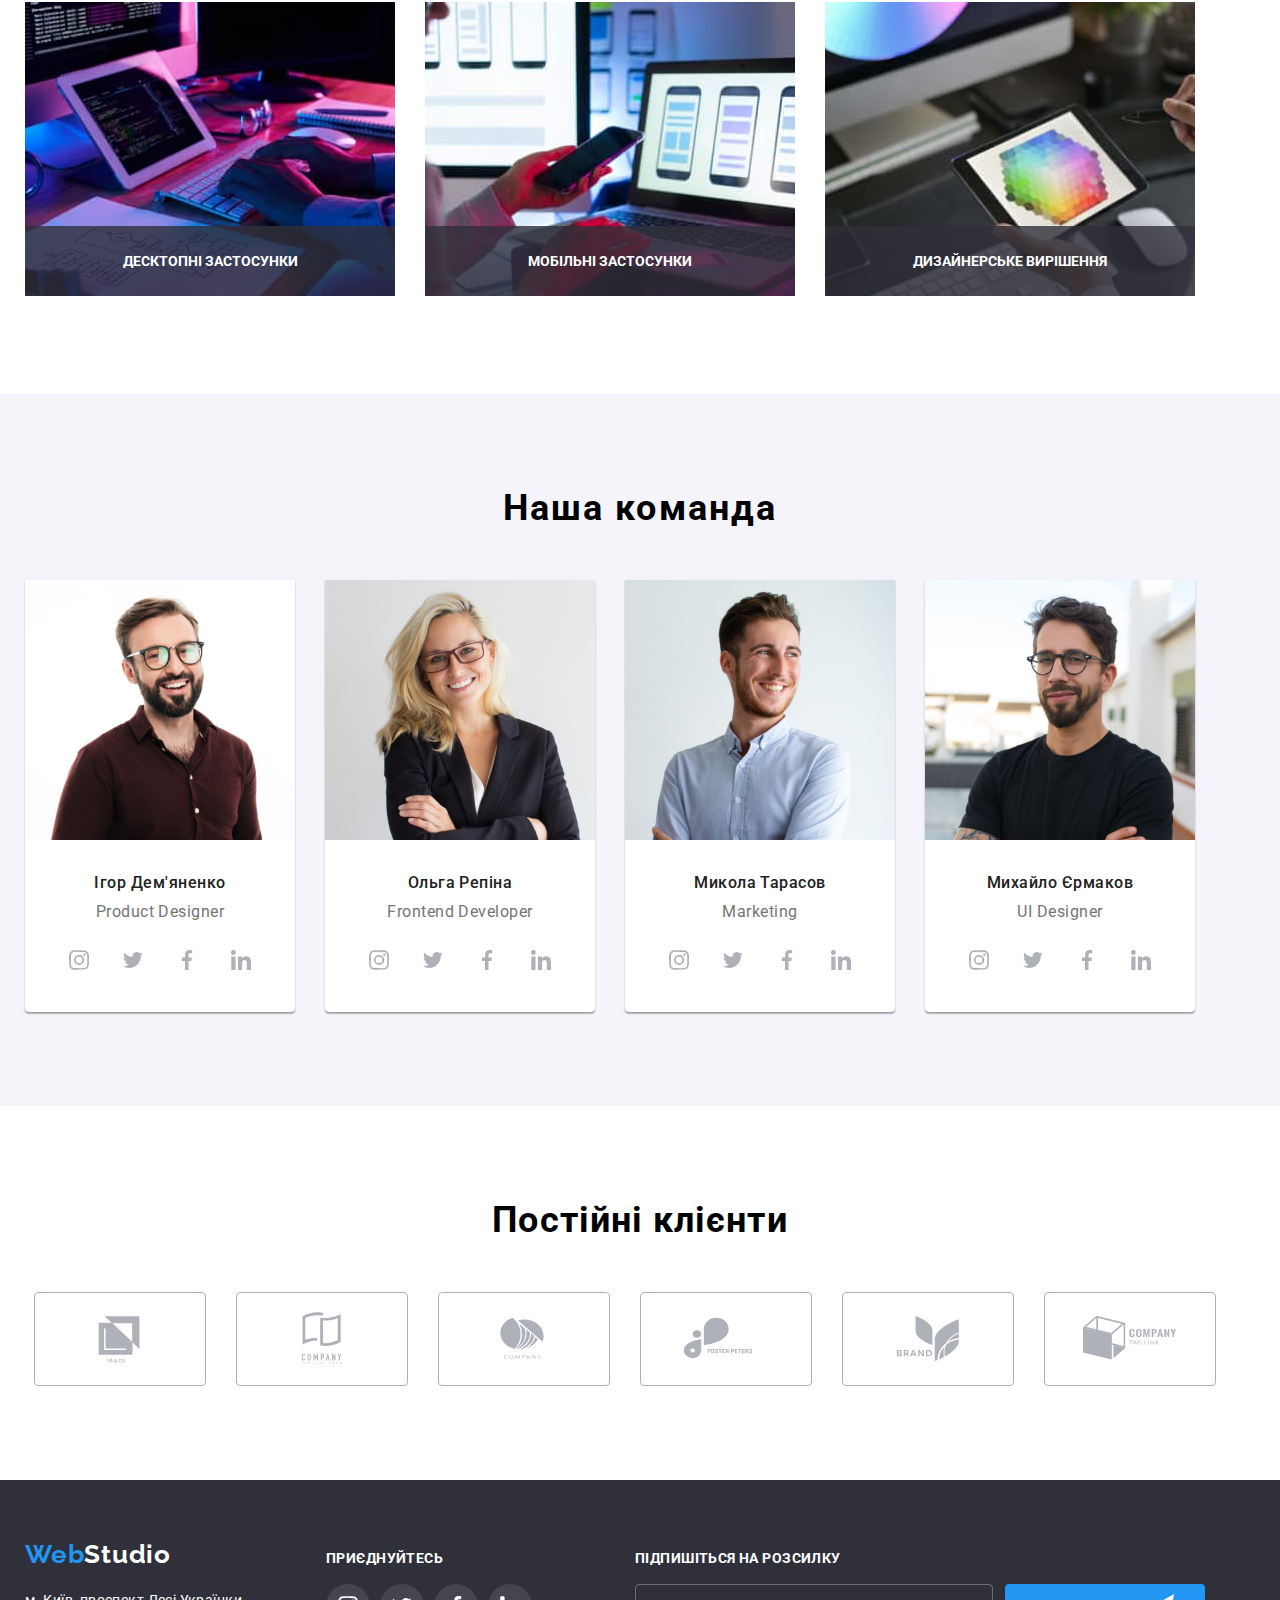
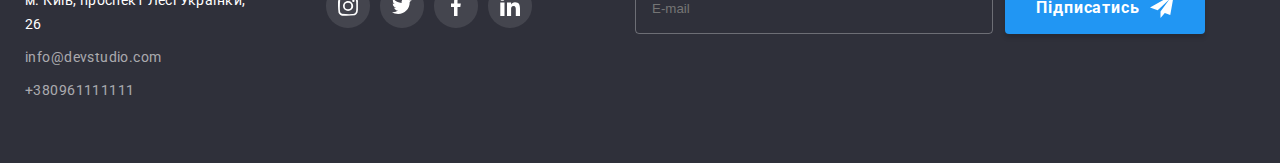
==== commit 9cfc6734: "hw8" ====
--- a/index.html
+++ b/index.html
@@ -4,7 +4,7 @@
 <meta charset="UTF-8">
 <meta http-equiv="X-UA-Compatible" content="IE=edge">
 <meta name="viewport" content="width=device-width, initial-scale=1.0">
-<title>Ефективні поради для вашого бізнесу</title>
+<title>WebStudio</title>
 
 <link rel="preconnect" href="https://fonts.googleapis.com">
 <link rel="preconnect" href="https://fonts.gstatic.com" crossorigin>
@@ -15,7 +15,6 @@
 
 </head>
 <body>
-<div class="wrappers">
 <header class="header">
     <div class="header__container">
 <nav class="main-nav">
@@ -47,7 +46,7 @@
 </header>
 <main class="main">
     <section class="imposter">
-        <h1 class="imposter__title">ЕФЕКТИВНІ РІШЕННЯ ДЛЯ <br>ВАШОГО БІЗНЕСУ</h1>
+        <h1 class="imposter__title">Ефективні рішення для вашого бізнесу</h1>
         <button data-modal-open class="imposter__button" type="button">Замовити послугу</button>
         <div class="backdrop is-hidden" data-modal>
             <div class="modal">
@@ -132,8 +131,8 @@
             </ul>
         </div>
     </section>
-    <section class="about__container">
-        <div class="about">
+    <section class="about">
+        <div class="about__container">
             <h2 class="about__title">Чим ми займаємось</h2>
             <ul class="about__list">
                 <li class="about__item">
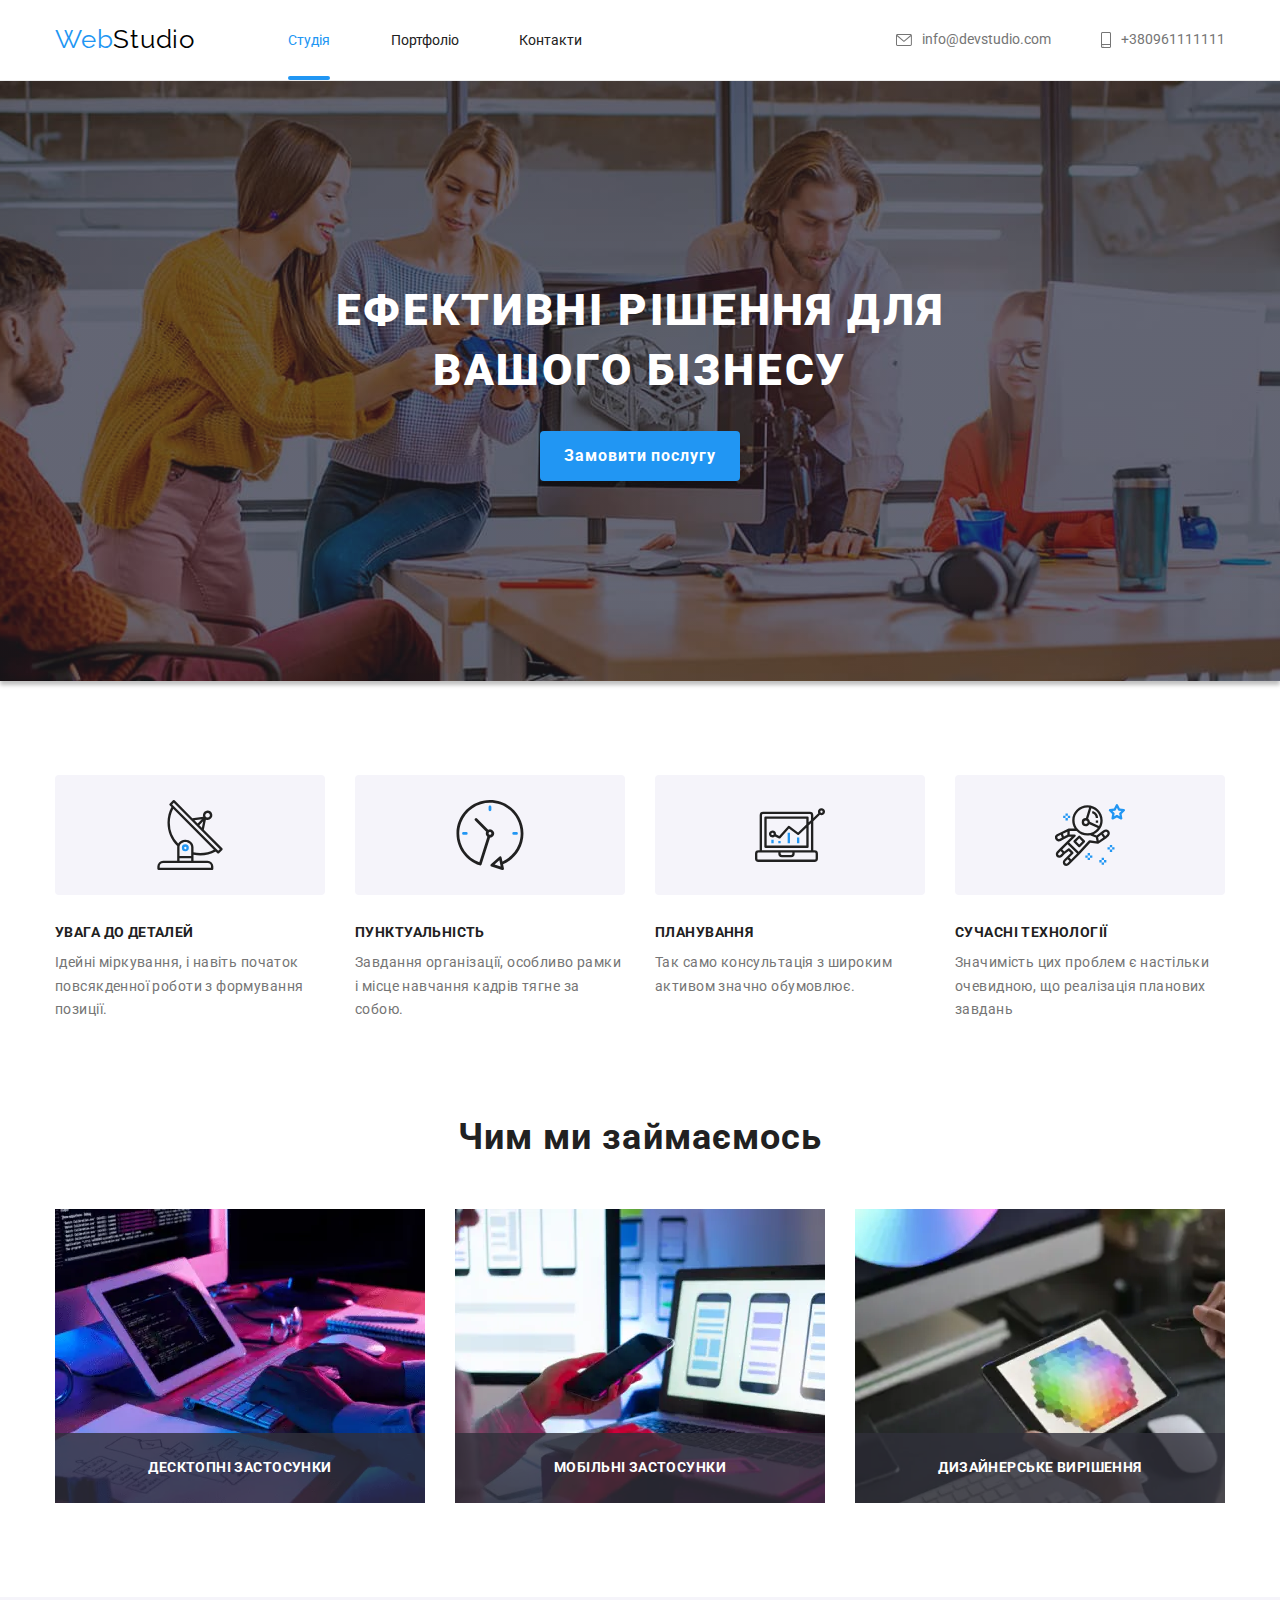
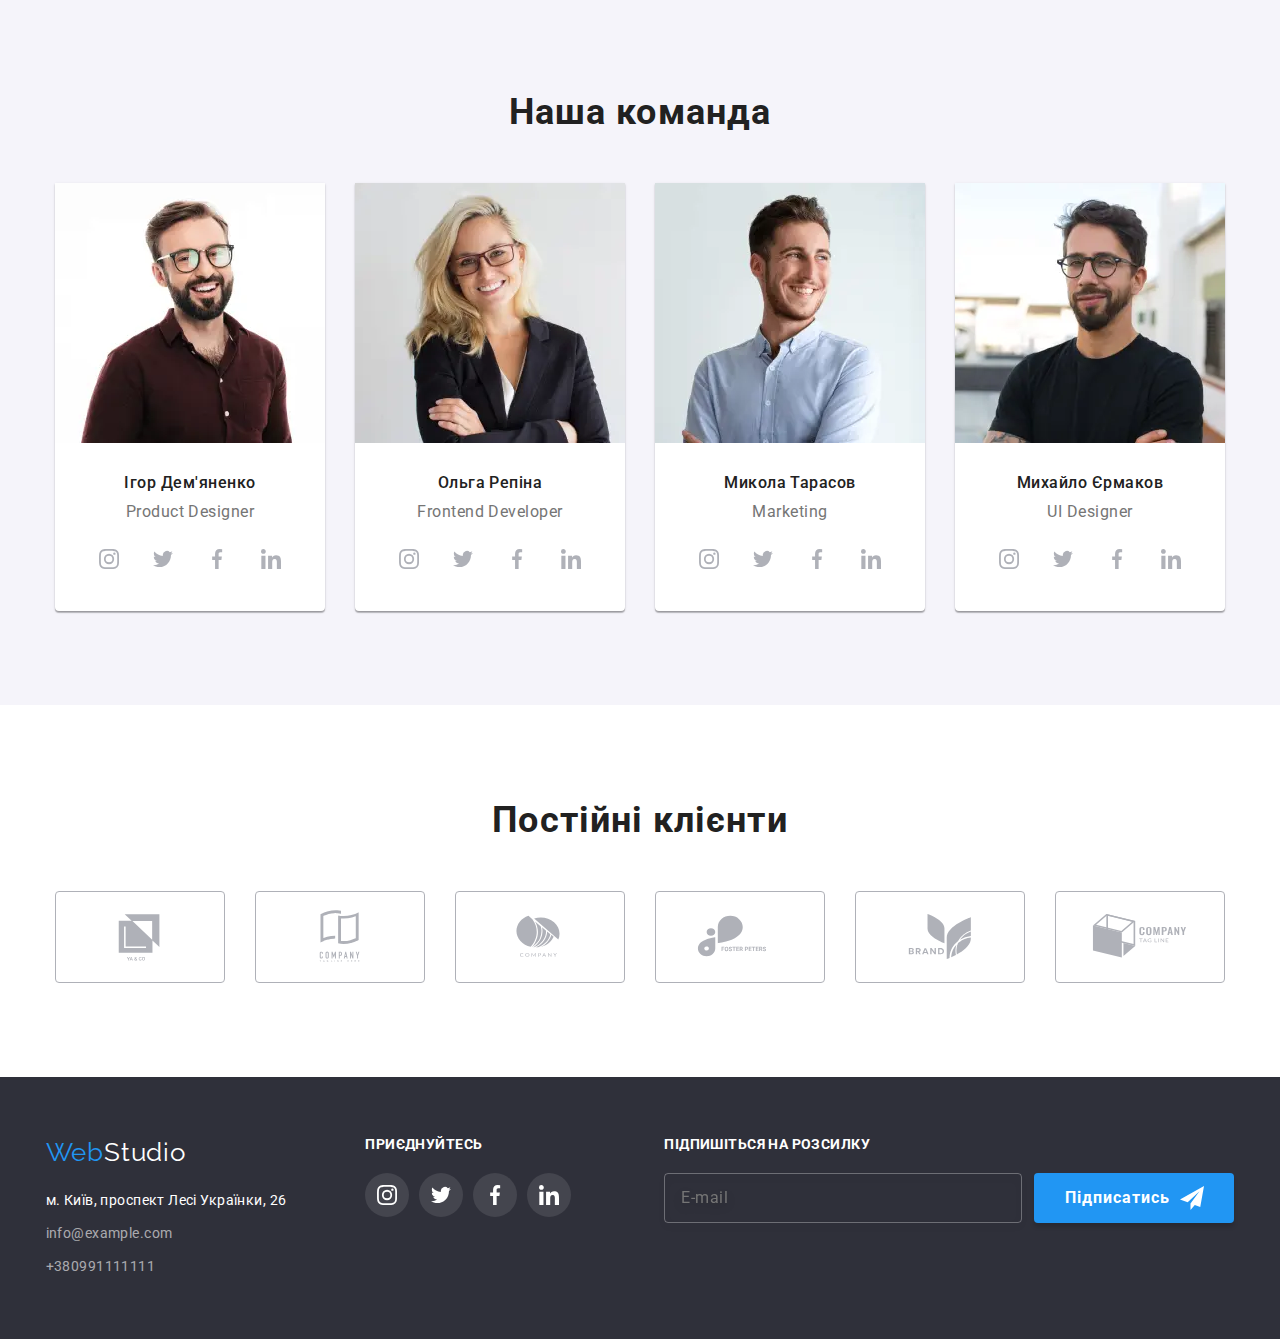
==== commit 9d37ebab: "hw8" ====
--- a/index.html
+++ b/index.html
@@ -1,385 +1,927 @@
 <!DOCTYPE html>
-<html lang="uk">
-<head>
-<meta charset="UTF-8">
-<meta http-equiv="X-UA-Compatible" content="IE=edge">
-<meta name="viewport" content="width=device-width, initial-scale=1.0">
-<title>WebStudio</title>
-
-<link rel="preconnect" href="https://fonts.googleapis.com">
-<link rel="preconnect" href="https://fonts.gstatic.com" crossorigin>
-<link href="https://fonts.googleapis.com/css2?family=Raleway:wght@700&family=Roboto:wght@400;500;700;900&display=swap" rel="stylesheet">
-
-<link rel="stylesheet" href="https://cdnjs.cloudflare.com/ajax/libs/modern-normalize/1.1.0/modern-normalize.min.css" integrity="sha512-wpPYUAdjBVSE4KJnH1VR1HeZfpl1ub8YT/NKx4PuQ5NmX2tKuGu6U/JRp5y+Y8XG2tV+wKQpNHVUX03MfMFn9Q==" crossorigin="anonymous" referrerpolicy="no-referrer" />
-<link rel="stylesheet" href="./css/main.min.css">
-
-</head>
-<body>
-<header class="header">
-    <div class="header__container">
-<nav class="main-nav">
-    <a href="/" class="main-nav__title"><span class="main-nav__logo">Web</span>Studio</a>
-    <ul class="menu__list">
-        <li class="menu__item">
-            <a class="menu__link current" href="./index.html">Студія</a>
-        </li>
-        <li class="menu__item">
-            <a class="menu__link" href="./portfolio.html">Портфоліо</a>
-        </li>
-        <li class="menu__item">
-            <a class="menu__link" href="url">Контакти</a>
-        </li>
-    </ul>
-</nav>
-<div class="main-nav__contacts">
-    <a href="mailto:info@devstudio.com" class="mail"> 
-    <svg class="mail-icon">
-        <use href="./images/icons.svg#envelope"></use>
-    </svg>info@devstudio.com</a>
-    <a href="tel:+380961111111" class="tel">
-        <svg class="tel__icon">
-            <use href="./images/icons.svg#smartphone-1"></use>
-        </svg>+380961111111</a>
-</div>
-</div>
-</div>
-</header>
-<main class="main">
-    <section class="imposter">
-        <h1 class="imposter__title">Ефективні рішення для вашого бізнесу</h1>
-        <button data-modal-open class="imposter__button" type="button">Замовити послугу</button>
-        <div class="backdrop is-hidden" data-modal>
-            <div class="modal">
-                <button data-modal-close="" class="elipse-cross">                    
-                    <svg class="cross">
-                    <use href="./images/icons.svg#icon-Vector"></use></svg></button>
-            <form class="form__modal" autocomplete="on">
-                <h2 class="modal__title">Залиште свої дані, ми вам зателефонуємо</h2>
-                <div class="modal__name">
-                    <label for="name" class="name__modal">Ім'я</label>
-                    <input type="text" name="name" id="name" class="modal-name">
-                    <svg class="name-icon">
-                        <use href="./images/icons.svg#icon-name"></use>
-                    </svg>
+<html lang="ru">
+  <head>
+    <link
+      rel="stylesheet"
+      href="https://cdnjs.cloudflare.com/ajax/libs/modern-normalize/1.0.0/modern-normalize.min.css"
+    />
+    <meta name="description" content="" />
+    <meta charset="UTF-8" />
+    <meta http-equiv="X-UA-Compatible" content="IE=edge" />
+    <meta name="viewport" content="width=device-width, initial-scale=1.0" />
+    <title>Вебстудія</title>
+    <link rel="stylesheet" href="./css/main.min.css" />
+    <link rel="preconnect" href="https://fonts.googleapis.com" />
+    <link rel="preconnect" href="https://fonts.gstatic.com" crossorigin />
+    <link rel="preconnect" href="https://fonts.googleapis.com" />
+    <link rel="preconnect" href="https://fonts.gstatic.com" crossorigin />
+    <link rel="preconnect" href="https://fonts.googleapis.com" />
+    <link rel="preconnect" href="https://fonts.gstatic.com" crossorigin />
+    <link
+      href="https://fonts.googleapis.com/css2?family=Raleway:wght@700&family=Roboto:wght@400;500;700;900&display=swap"
+      rel="stylesheet"
+    />
+  </head>
+  <body>
+    <header class="header">
+      <div class="header__container container">
+        <nav class="header__nav">
+          <a href="./index.html" class="logo page-header__logo" lang="en">
+            Web<span class="logo__part-end logo__part-end--black">Studio</span>
+          </a>
+          <button
+            type="button"
+            class="menu-btn"
+            aria-expanded="false"
+            aria-controls="mobile_menu_thumb"
+            data-menu-button>
+            <svg width="40px" height="40px" aria-label="mobile menu switch">
+              <use class="icon-cross" href="./images/icons.svg#icon-close_menu"></use>
+              <use class="icon-menu" href="./images/icons.svg#icon-menu"></use>
+            </svg>
+          </button>
+
+          <div class="mobile-menu-thumb" id="mobile_menu_thumb" data-menu>
+            <ul class="site-nav-list">
+              <li class="site-nav-list__item">
+                <a class="site-nav-list__link site-nav-list__link--current" href="index.html"
+                  >Студія</a>
+              </li>
+              <li class="site-nav-list__item">
+                <a class="site-nav-list__link" href="./portfolio.html">Портфоліо</a>
+              </li>
+              <li class="site-nav-list__item">
+                <a class="site-nav-list__link" href="">Контакти</a>
+              </li>
+            </ul>
+            <ul class="connection-list">
+              <li class="connection-list__item">
+                <a class="connection-list__link" lang="en" href="mailto:info@devstudio.com"
+                  ><svg class="connection-list__icon icon-envelope">
+                    <use href="./images/icons.svg#icon-envelope"></use></svg
+                  >info@devstudio.com</a
+                >
+              </li>
+              <li class="connection-list__item">
+                <a class="connection-list__link tel-link" href="tel:+380961111111"
+                  ><svg class="connection-list__icon icon-smartphone">
+                    <use href="./images/icons.svg#icon-smartphone"></use></svg
+                  >+380961111111</a
+                >
+              </li>
+            </ul>
+            <ul class="socwebs-list">
+              <li class="socwebs-list__item">
+                <a href="" class="socwebs-list__link">Instagram</a>
+              </li>
+              <li class="socwebs-list__item">
+                <a href="" class="socwebs-list__link">Twitter</a>
+              </li>
+              <li class="socwebs-list__item">
+                <a href="" class="socwebs-list__link">Facebook</a>
+              </li>
+              <li class="socwebs-list__item">
+                <a href="" class="socwebs-list__link">LinkedIn</a>
+              </li>
+            </ul>
+          </div>
+        </nav>
+      </div>
+    </header>
+
+    <main class="page-main">
+      <section class="imposter">
+        <div class="imposter__overlay">
+          <div class="imposter__container container">
+            <h1 class="imposter__title">Ефективні рішення для вашого бізнесу</h1>
+            <button class="btn" data-modal-open>Замовити послугу</button>
+          </div>
+        </div>
+      </section>
+
+    <div class="backdrop is-hidden" data-modal>
+      <div class="modal">
+        <button class="btn-close" data-modal-close>
+          <svg class="btn-close__icon" width="11px" height="11px">
+            <use href="./images/icons.svg#icon-btn-close"></use>
+          </svg>
+        </button>
+        <form class="order-form" autocomplete="off">
+          <p class="order-form__head">Залиште свої дані, ми вам зателефонуємо</p>
+          <div class="form-field">
+            <label class="form-field__label" for="name_input">Ім'я</label>
+            <div class="input-wrap">
+              <input
+                class="form-field__input"
+                type="text"
+                name="name"
+                placeholder=""
+                id="name_input"
+                required
+              />
+              <svg class="form-field__icon" width="18" height="18">
+                <use href="./images/icons.svg#icon-person"></use>
+              </svg>
+            </div>
+          </div>
+          <div class="form-field" autocomplete="off">
+            <label class="form-field__label" for="tel_input">Телефон</label>
+            <div class="input-wrap">
+              <input
+                class="form-field__input"
+                type="tel"
+                name="tel"
+                placeholder=""
+                id="tel_input"
+                required
+              />
+              <svg class="form-field__icon" width="18" height="18">
+                <use href="./images/icons.svg#icon-phone"></use>
+              </svg>
+            </div>
+          </div>
+
+          <div class="form-field">
+            <label class="form-field__label" for="mail_input">Пошта</label>
+            <div class="input-wrap">
+              <input
+                class="form-field__input"
+                type="email"
+                name="email"
+                placeholder=""
+                class="mail-input"
+                id="mail_input"
+                required
+              />
+              <svg class="form-field__icon" width="18" height="18">
+                <use href="./images/icons.svg#icon-email"></use>
+              </svg>
+            </div>
+          </div>
+
+          <div class="form-field">
+            <label class="form-field__label" for="comment_input">Коментар</label>
+            <textarea
+              class="form-field__textarea"
+              name="comment"
+              placeholder="Введіть текст"
+              rows="7"
+              id="comment_input"
+            ></textarea>
+          </div>
+
+          <label class="checkbox">
+            <input
+              class="visually-hidden checkbox__input"
+              type="checkbox"
+              name="checkbox-input"
+              required
+            />
+            <span class="checkbox__icon"></span>
+            Погоджуюсь з розсилкою і приймаю
+            <a class="agreement-link" href="">Умови договору</a>
+          </label>
+
+          <button type="submit" class="btn">Відправити</button>
+        </form>
+      </div>
+    </div>
+      <section class="feature-section section">
+        <div class="container">
+          <h2 class="visually-hidden">Особливості</h2>
+          <ul class="feature-list">
+            <li class="feature-list__item">
+              <div class="feature-list__thumb">
+                <svg class="feature-list__icon">
+                  <use href="./images/icons.svg#icon-bgfeature1"></use>
+                </svg>
+              </div>
+              <h3 class="feature-list__subtitle subtitle">Увага до деталей</h3>
+              <p class="feature-list__description">
+                Ідейні міркування, і навіть початок повсякденної роботи з формування позиції.
+              </p>
+            </li>
+            <li class="feature-list__item">
+              <div class="feature-list__thumb">
+                <svg class="feature-list__icon">
+                  <use href="./images/icons.svg#icon-bgfeature2"></use>
+                </svg>
+              </div>
+              <h3 class="feature-list__subtitle subtitle">Пунктуальність</h3>
+              <p class="feature-list__description">
+                Завдання організації, особливо рамки і місце навчання кадрів тягне за собою.
+              </p>
+            </li>
+            <li class="feature-list__item">
+              <div class="feature-list__thumb">
+                <svg class="feature-list__icon">
+                  <use href="./images/icons.svg#icon-bgfeature3"></use>
+                </svg>
+              </div>
+              <h3 class="feature-list__subtitle subtitle">Планування</h3>
+              <p class="feature-list__description">
+                Так само консультація з широким активом значно обумовлює.
+              </p>
+            </li>
+            <li class="feature-list__item">
+              <div class="feature-list__thumb">
+                <svg class="feature-list__icon">
+                  <use href="./images/icons.svg#icon-bgfeature4"></use>
+                </svg>
+              </div>
+              <h3 class="feature-list__subtitle subtitle">Сучасні технології</h3>
+              <p class="feature-list__description">
+                Значимість цих проблем є настільки очевидною, що реалізація планових завдань
+              </p>
+            </li>
+          </ul>
+        </div>
+      </section>
+
+      <section class="our-work section">
+        <div class="our-work__container container">
+          <h2 class="section__title">Чим ми займаємось</h2>
+          <ul class="our-work__list">
+            <li class="our-work__item">
+              <div class="example-thumb">
+                <picture>
+                  <source
+                    srcset="
+                      ./images/work-boxes/work-box-first.webp   1x,
+                      ./images/work-boxes/work-box-first2x.webp 2x
+                    "
+                    width="370px"
+                    type="image/webp"
+                  />
+
+                  <img
+                    srcset="
+                      ./images/work-boxes/work-box-first.jpg   1x,
+                      ./images/work-boxes/work-box-first2x.jpg 2x
+                    "
+                    class="example-thumb__img"
+                    src="./images/work-boxes/work-box-first.jpg"
+                    width="370px"
+                    alt="Десктопные приложения"
+                  />
+                </picture>
+                <div class="example-thumb__description">
+                  <h3 class="example-thumb__title subtitle">Десктопні застосунки</h3>
                 </div>
-                <div class="modal__tel">
-                    <label for="tel" class="name__modal">Телефон</label>
-                    <input type="tel" name="tel" id="tel" class="modal-name">
-                    <svg class="tel-icon">
-                        <use href="./images/icons.svg#icon-tel"></use>
-                        </svg>
+              </div>
+            </li>
+            <li class="our-work__item">
+              <div class="example-thumb">
+                <picture>
+                  <source
+                    srcset="
+                      ./images/work-boxes/work-box-second.webp   1x,
+                      ./images/work-boxes/work-box-second2x.webp 2x
+                    "
+                    width="370px"
+                    type="image/webp"
+                  />
+
+                  <img
+                    srcset="
+                      ./images/work-boxes/work-box-second.jpg   1x,
+                      ./images/work-boxes/work-box-second2x.jpg 2x
+                    "
+                    class="example-thumb__img"
+                    src="./images/work-boxes/work-box-second.jpg"
+                    alt="Мобильные приложения"
+                    width="370px"
+                  />
+                </picture>
+                <div class="example-thumb__description">
+                  <h3 class="example-thumb__title subtitle">Мобільні застосунки</h3>
                 </div>
-                <div class="modal__mail">
-                    <label for="mail" class="name__modal">Пошта</label>
-                    <input type="mail" name="mail" id="mail" class="modal-name">
-                    <svg class="email-icon">
-                        <use href="./images/icons.svg#icon-email"></use>
-                        </svg>
+              </div>
+            </li>
+            <li class="our-work__item">
+              <div class="example-thumb">
+                <picture>
+                  <source
+                    srcset="
+                      ./images/work-boxes/work-box-third.webp   1x,
+                      ./images/work-boxes/work-box-third2x.webp 2x
+                    "
+                    width="370px"
+                    type="image/webp"
+                  />
+
+                  <img
+                    srcset="
+                      ./images/work-boxes/work-box-third.jpg   1x,
+                      ./images/work-boxes/work-box-third2x.jpg 2x
+                    "
+                    class="example-thumb__img"
+                    src="./images/work-boxes/work-box-third.jpg"
+                    alt="Дизайнерские решения"
+                    width="370px"
+                  />
+                </picture>
+                <div class="example-thumb__description">
+                  <h3 class="example-thumb__title subtitle">Дизайнерське вирішення</h3>
                 </div>
-                <div class="modal__comment">
-                    <label for="comment" class="name__modal">Коментар</label>
-                    <textarea name="comment" id="comment" placeholder="Введіть текст" class="modal-comment"></textarea>
-                </div>
-                <div class="modal__check">
-                <input type="checkbox" name="checkbox" id="checkbox" class="checkbox">
-                <label for="checkbox" class="check">Погоджуюсь з розсилкою і приймаю <p class="conditions">Умови договору</p></label>
-                </div>
-                <button type="submit" class="submit">Відправити</button>
-            </form>
+              </div>
+            </li>
+          </ul>
         </div>
-            </div>
-    </section>
-    <section class="details__container">
-        <div class="details">
-            <ul class="details__list">
-                <li class="details__item">
-                    <div class="details__block">
-                        <svg class="details__icon">
-                            <use href="./images/icons.svg#antenna-1" ></use>
-                        </svg>
-                    </div>
-                    <h3 class="details__title">УВАГА ДО ДЕТАЛЕЙ</h3>
-                    <p class="details__text">Ідейні міркування, і навіть початок повсякденної роботи з формування позиції.</p>
-                </li>
-                <li class="details__item">
-                    <div class="details__block">
-                        <svg class="details__icon">
-                            <use href="./images/icons.svg#clock-1" ></use>
-                        </svg>
-                    </div>
-                    <h3 class="details__title">ПУНКТУАЛЬНІСТЬ</h3>
-                    <p class="details__text">Завдання організації, особливо рамки і місце навчання кадрів тягне за собою.</p>
-                </li>
-                <li class="details__item">
-                    <div class="details__block">
-                        <svg class="details__icon">
-                            <use href="./images/icons.svg#diagram-1" ></use>
-                        </svg>
-                    </div>
-                    <h3 class="details__title">ПЛАНУВАННЯ</h3>
-                    <p class="details__text">Так само консультація з широким активом значно обумовлює.</p>
-                </li>
-                <li class="details__item">
-                    <div class="details__block">
-                        <svg class="details__icon">
-                            <use href="./images/icons.svg#astronaut-1" ></use>
-                        </svg>
-                    </div>
-                    <h3 class="details__title">СУЧАСНІ ТЕХНОЛОГІЇ</h3>
-                    <p class="details__text">Значимість цих проблем є настільки очевидною, що реалізація планових завдань</p>
-                </li>
-            </ul>
+      </section>
+
+      <section class="team-section section">
+        <div class="container">
+          <h2 class="section__title">Наша команда</h2>
+          <ul class="team-list">
+            <li class="member-card">
+              <picture class="member-card__photo">
+                <source
+                  media="screen and (min-width: 1200px)"
+                  srcset="
+                    ./images/members/member-Ihor-desktop.webp   1x,
+                    ./images/members/member-Ihor-desktop2x.webp 2x
+                  "
+                  type="image/webp"
+                />
+                <source
+                  media="screen and (min-width: 1200px)"
+                  srcset="
+                    ./images/members/member-Ihor-desktop.jpg   1x,
+                    ./images/members/member-Ihor-desktop2x.jpg 2x
+                  "
+                  type="image/jpg"
+                />
+                <source
+                  media="screen and (min-width: 768px)"
+                  srcset="
+                    ./images/members/member-Ihor-tablet.webp   1x,
+                    ./images/members/member-Ihor-tablet2x.webp 2x
+                  "
+                  type="image/webp"
+                />
+                <source
+                  media="screen and (min-width: 768px)"
+                  srcset="
+                    ./images/members/member-Ihor-tablet.jpg   1x,
+                    ./images/members/member-Ihor-tablet2x.jpg 2x
+                  "
+                  type="image/jpg"
+                />
+                <source
+                  media="screen and (max-width: 767px)"
+                  srcset="
+                    ./images/members/member-Ihor-mobile.webp   1x,
+                    ./images/members/member-Ihor-mobile2x.webp 2x
+                  "
+                  type="image/webp"
+                />
+                <source
+                  media="screen and (max-width: 767px)"
+                  srcset="
+                    ./images/members/member-Ihor-mobile.jpg   1x,
+                    ./images/members/member-Ihor-mobile2x.jpg 2x
+                  "
+                  type="image/jpg"
+                />
+                <img src="./images/members/member-Ihor-desktop.jpg" alt="Фото Игоря Демьяненко" />
+              </picture>
+              <h3 class="member-card__name">Ігор Дем'яненко</h3>
+              <p class="member-card__position" lang="en">Product Designer</p>
+              <ul class="soc-list">
+                <li class="soc-list__item">
+                  <a
+                    tabindex="0"
+                    class="soc-link"
+                    href=""
+                    target="_blank"
+                    rel="nofollow noreferrer noopener"
+                  >
+                    <svg class="soc-link__icon soc-link__icon--grey">
+                      <use href="./images/icons.svg#icon-instagram"></use>
+                    </svg>
+                  </a>
+                </li>
+                <li class="soc-list__item">
+                  <a
+                    tabindex="0"
+                    class="soc-link"
+                    href=""
+                    target="_blank"
+                    rel="nofollow noreferrer noopener"
+                  >
+                    <svg class="soc-link__icon soc-link__icon--grey">
+                      <use href="./images/icons.svg#icon-twitter"></use>
+                    </svg>
+                  </a>
+                </li>
+                <li class="soc-list__item">
+                  <a
+                    tabindex="0"
+                    class="soc-link"
+                    href=""
+                    target="_blank"
+                    rel="nofollow noreferrer noopener"
+                  >
+                    <svg class="soc-link__icon soc-link__icon--grey">
+                      <use href="./images/icons.svg#icon-facebook-footer"></use>
+                    </svg>
+                  </a>
+                </li>
+                <li class="soc-list__item">
+                  <a
+                    tabindex="0"
+                    class="soc-link"
+                    href=""
+                    target="_blank"
+                    rel="nofollow noreferrer noopener"
+                  >
+                    <svg class="soc-link__icon soc-link__icon--grey">
+                      <use href="./images/icons.svg#icon-linkedin"></use>
+                    </svg>
+                  </a>
+                </li>
+              </ul>
+            </li>
+            <li class="member-card">
+              <picture class="member-card__photo">
+                <source
+                  media="screen and (min-width: 1200px)"
+                  srcset="
+                    ./images/members/member-Olha-desktop.webp   1x,
+                    ./images/members/member-Olha-desktop2x.webp 2x
+                  "
+                  type="image/webp"
+                />
+                <source
+                  media="screen and (min-width: 1200px)"
+                  srcset="
+                    ./images/members/member-Olha-desktop.jpg   1x,
+                    ./images/members/member-Olha-desktop2x.jpg 2x
+                  "
+                  type="image/jpg"
+                />
+                <source
+                  media="screen and (min-width: 768px)"
+                  srcset="
+                    ./images/members/member-Olha-tablet.webp   1x,
+                    ./images/members/member-Olha-tablet2x.webp 2x
+                  "
+                  type="image/webp"
+                />
+                <source
+                  media="screen and (min-width: 768px)"
+                  srcset="
+                    ./images/members/member-Olha-tablet.jpg   1x,
+                    ./images/members/member-Olha-tablet2x.jpg 2x
+                  "
+                  type="image/jpg"
+                />
+                <source
+                  media="screen and (max-width: 767px)"
+                  srcset="
+                    ./images/members/member-Olha-mobile.webp   1x,
+                    ./images/members/member-Olha-mobile2x.webp 2x
+                  "
+                  type="image/webp"
+                />
+                <source
+                  media="screen and (max-width: 767px)"
+                  srcset="
+                    ./images/members/member-Olha-mobile.jpg   1x,
+                    ./images/members/member-Olha-mobile2x.jpg 2x
+                  "
+                  type="image/jpg"
+                />
+                <img src="./images/members/member-Olha-desktop.jpg" alt="Фото Ольги Репиной" />
+              </picture>
+
+              <h3 class="member-card__name">Ольга Репіна</h3>
+              <p class="member-card__position" lang="en">Frontend Developer</p>
+              <ul class="soc-list">
+                <li class="soc-list__item">
+                  <a
+                    tabindex="0"
+                    class="soc-link"
+                    href=""
+                    target="_blank"
+                    rel="nofollow noreferrer noopener"
+                  >
+                    <svg class="soc-link__icon soc-link__icon--grey">
+                      <use href="./images/icons.svg#icon-instagram"></use>
+                    </svg>
+                  </a>
+                </li>
+                <li class="soc-list__item">
+                  <a
+                    tabindex="0"
+                    class="soc-link"
+                    href=""
+                    target="_blank"
+                    rel="nofollow noreferrer noopener"
+                  >
+                    <svg class="soc-link__icon soc-link__icon--grey">
+                      <use href="./images/icons.svg#icon-twitter"></use>
+                    </svg>
+                  </a>
+                </li>
+                <li class="soc-list__item">
+                  <a
+                    tabindex="0"
+                    class="soc-link"
+                    href=""
+                    target="_blank"
+                    rel="nofollow noreferrer noopener"
+                  >
+                    <svg class="soc-link__icon soc-link__icon--grey">
+                      <use href="./images/icons.svg#icon-facebook-footer"></use>
+                    </svg>
+                  </a>
+                </li>
+                <li class="soc-list__item">
+                  <a
+                    tabindex="0"
+                    class="soc-link"
+                    href=""
+                    target="_blank"
+                    rel="nofollow noreferrer noopener"
+                  >
+                    <svg class="soc-link__icon soc-link__icon--grey">
+                      <use href="./images/icons.svg#icon-linkedin"></use>
+                    </svg>
+                  </a>
+                </li>
+              </ul>
+            </li>
+            <li class="member-card">
+              <picture class="member-card__photo">
+                <source
+                  media="screen and (min-width: 1200px)"
+                  srcset="
+                    ./images/members/member-Nik-desktop.webp   1x,
+                    ./images/members/member-Nik-desktop2x.webp 2x
+                  "
+                  type="image/webp"
+                />
+                <source
+                  media="screen and (min-width: 1200px)"
+                  srcset="
+                    ./images/members/member-Nik-desktop.jpg   1x,
+                    ./images/members/member-Nik-desktop2x.jpg 2x
+                  "
+                  type="image/jpg"
+                />
+                <source
+                  media="screen and (min-width: 768px)"
+                  srcset="
+                    ./images/members/member-Nik-tablet.webp   1x,
+                    ./images/members/member-Nik-tablet2x.webp 2x
+                  "
+                  type="image/webp"
+                />
+                <source
+                  media="screen and (min-width: 768px)"
+                  srcset="
+                    ./images/members/member-Nik-tablet.jpg   1x,
+                    ./images/members/member-Nik-tablet2x.jpg 2x
+                  "
+                  type="image/jpg"
+                />
+                <source
+                  media="screen and (max-width: 767px)"
+                  srcset="
+                    ./images/members/member-Nik-mobile.webp   1x,
+                    ./images/members/member-Nik-mobile2x.webp 2x
+                  "
+                  type="image/webp"
+                />
+                <source
+                  media="screen and (max-width: 767px)"
+                  srcset="
+                    ./images/members/member-Nik-mobile.jpg   1x,
+                    ./images/members/member-Nik-mobile2x.jpg 2x
+                  "
+                  type="image/jpg"
+                />
+                <img
+                  src="./images/members/member-Nik-desktop.jpg"
+                  alt="Фото Николая Тарасова"
+                  sizes="(min-width: 1200px) 25vw, (min-width: 768px) 50vw, 100vw"
+                />
+              </picture>
+              <h3 class="member-card__name">Микола Тарасов</h3>
+              <p class="member-card__position" lang="en">Marketing</p>
+              <ul class="soc-list">
+                <li class="soc-list__item">
+                  <a
+                    tabindex="0"
+                    class="soc-link"
+                    href=""
+                    target="_blank"
+                    rel="nofollow noreferrer noopener"
+                  >
+                    <svg class="soc-link__icon soc-link__icon--grey">
+                      <use href="./images/icons.svg#icon-instagram"></use>
+                    </svg>
+                  </a>
+                </li>
+                <li class="soc-list__item">
+                  <a
+                    tabindex="0"
+                    class="soc-link"
+                    href=""
+                    target="_blank"
+                    rel="nofollow noreferrer noopener"
+                  >
+                    <svg class="soc-link__icon soc-link__icon--grey">
+                      <use href="./images/icons.svg#icon-twitter"></use>
+                    </svg>
+                  </a>
+                </li>
+                <li class="soc-list__item">
+                  <a
+                    tabindex="0"
+                    class="soc-link"
+                    href=""
+                    target="_blank"
+                    rel="nofollow noreferrer noopener"
+                  >
+                    <svg class="soc-link__icon soc-link__icon--grey">
+                      <use href="./images/icons.svg#icon-facebook-footer"></use>
+                    </svg>
+                  </a>
+                </li>
+                <li class="soc-list__item">
+                  <a
+                    tabindex="0"
+                    class="soc-link"
+                    href=""
+                    target="_blank"
+                    rel="nofollow noreferrer noopener"
+                  >
+                    <svg class="soc-link__icon soc-link__icon--grey">
+                      <use href="./images/icons.svg#icon-linkedin"></use>
+                    </svg>
+                  </a>
+                </li>
+              </ul>
+            </li>
+            <li class="member-card">
+              <picture class="member-card__photo">
+                <source
+                  media="screen and (min-width: 1200px)"
+                  srcset="
+                    ./images/members/member-Mike-desktop.webp   1x,
+                    ./images/members/member-Mike-desktop2x.webp 2x
+                  "
+                  type="image/webp"
+                />
+                <source
+                  media="screen and (min-width: 1200px)"
+                  srcset="
+                    ./images/members/member-Mike-desktop.jpg   1x,
+                    ./images/members/member-Mike-desktop2x.jpg 2x
+                  "
+                  type="image/jpg"
+                />
+                <source
+                  media="screen and (min-width: 768px)"
+                  srcset="
+                    ./images/members/member-Mike-tablet.webp   1x,
+                    ./images/members/member-Mike-tablet2x.webp 2x
+                  "
+                  type="image/webp"
+                />
+                <source
+                  media="screen and (min-width: 768px)"
+                  srcset="
+                    ./images/members/member-Mike-tablet.jpg   1x,
+                    ./images/members/member-Mike-tablet2x.jpg 2x
+                  "
+                  type="image/jpg"
+                />
+                <source
+                  media="screen and (max-width: 767px)"
+                  srcset="
+                    ./images/members/member-Mike-mobile.webp   1x,
+                    ./images/members/member-Mike-mobile2x.webp 2x
+                  "
+                  type="image/webp"
+                />
+                <source
+                  media="screen and (max-width: 767px)"
+                  srcset="
+                    ./images/members/member-Mike-mobile.jpg   1x,
+                    ./images/members/member-Mike-mobile2x.jpg 2x
+                  "
+                  type="image/jpg"
+                />
+                <img src="./images/members/member-Mike-desktop.jpg" alt="Фото Михаила Ермакова" />
+              </picture>
+              <h3 class="member-card__name">Михайло Єрмаков</h3>
+              <p class="member-card__position" lang="en">UI Designer</p>
+              <ul class="soc-list">
+                <li class="soc-list__item">
+                  <a
+                    tabindex="0"
+                    class="soc-link"
+                    href=""
+                    target="_blank"
+                    rel="nofollow noreferrer noopener"
+                  >
+                    <svg class="soc-link__icon soc-link__icon--grey">
+                      <use href="./images/icons.svg#icon-instagram"></use>
+                    </svg>
+                  </a>
+                </li>
+                <li class="soc-list__item">
+                  <a
+                    tabindex="0"
+                    class="soc-link"
+                    href=""
+                    target="_blank"
+                    rel="nofollow noreferrer noopener"
+                  >
+                    <svg class="soc-link__icon soc-link__icon--grey">
+                      <use href="./images/icons.svg#icon-twitter"></use>
+                    </svg>
+                  </a>
+                </li>
+                <li class="soc-list__item">
+                  <a
+                    tabindex="0"
+                    class="soc-link"
+                    href=""
+                    target="_blank"
+                    rel="nofollow noreferrer noopener"
+                  >
+                    <svg class="soc-link__icon soc-link__icon--grey">
+                      <use href="./images/icons.svg#icon-facebook-footer"></use>
+                    </svg>
+                  </a>
+                </li>
+                <li class="soc-list__item">
+                  <a
+                    tabindex="0"
+                    class="soc-link"
+                    href=""
+                    target="_blank"
+                    rel="nofollow noreferrer noopener"
+                  >
+                    <svg class="soc-link__icon soc-link__icon--grey">
+                      <use href="./images/icons.svg#icon-linkedin"></use>
+                    </svg>
+                  </a>
+                </li>
+              </ul>
+            </li>
+          </ul>
         </div>
-    </section>
-    <section class="about">
-        <div class="about__container">
-            <h2 class="about__title">Чим ми займаємось</h2>
-            <ul class="about__list">
-                <li class="about__item">
-                    <img src="./images/programer-desk-office.jpg" alt="пограміст за робочим столом" width="370">
-                    <div class="about__before">
-                        <h3 class="about__before-title">ДЕСКТОПНІ ЗАСТОСУНКИ</h3>
-                    </div>
-                </li>
-                <li class="about__item">
-                    <img src="./images/web-ui-designers-smartphone.jpg" alt="веб-дизайнери розробляють додаток смартфону" width="370">
-                    <div class="about__before">
-                        <h3 class="about__before-title">МОБІЛЬНІ ЗАСТОСУНКИ</h3>
-                    </div>
-                </li>
-                <li class="about__item">
-                    <img src="./images/web-design-colour.jpg" alt="веб-дизайней вибирає колір планшету" width="370">
-                    <div class="about__before">
-                        <h3 class="about__before-title">ДИЗАЙНЕРСЬКЕ ВИРІШЕННЯ</h3>
-                    </div>
-                </li>
-            </ul>
+      </section>
+
+      <section class="section">
+        <div class="container">
+          <h2 class="section__title">Постійні клієнти</h2>
+          <ul class="customer-list">
+            <li tabindex="0" class="customer-list__item">
+              <a tabindex="1" class="customer-link link" href="">
+                <svg class="customer-link__icon customer-link__icon--grey">
+                  <use href="./images/icons.svg#icon-customer1"></use>
+                </svg>
+              </a>
+            </li>
+            <li tabindex="0" class="customer-list__item">
+              <a tabindex="1" class="customer-link link" href="">
+                <svg class="customer-link__icon customer-link__icon--grey">
+                  <use href="./images/icons.svg#icon-customer2"></use>
+                </svg>
+              </a>
+            </li>
+            <li tabindex="0" class="customer-list__item">
+              <a tabindex="1" class="customer-link link" href="">
+                <svg class="customer-link__icon customer-link__icon--grey">
+                  <use href="./images/icons.svg#icon-customer3"></use>
+                </svg>
+              </a>
+            </li>
+            <li tabindex="0" class="customer-list__item">
+              <a tabindex="1" class="customer-link link" href="">
+                <svg class="customer-link__icon customer-link__icon--grey">
+                  <use href="./images/icons.svg#icon-customer4"></use>
+                </svg>
+              </a>
+            </li>
+            <li tabindex="0" class="customer-list__item">
+              <a tabindex="1" class="customer-link link" href="">
+                <svg class="customer-link__icon customer-link__icon--grey">
+                  <use href="./images/icons.svg#icon-customer5"></use>
+                </svg>
+              </a>
+            </li>
+            <li tabindex="0" class="customer-list__item">
+              <a tabindex="1" class="customer-link link" href="">
+                <svg class="customer-link__icon customer-link__icon--grey">
+                  <use href="./images/icons.svg#icon-customer6"></use>
+                </svg>
+              </a>
+            </li>
+          </ul>
         </div>
-    </section>
-    <section class="team">
-      <div class="team__container">
-        <h2 class="team__title">Наша команда</h2>
-        <ul class="team__list">
-            <li class="team__item">
-                <img src="./images/smiling-man.jpg" alt="щиро усміхнений чоловік в круглих окулярах з бородою" width="270">
-                <div class="team__about">
-                    <h3 class="team__about-title">Ігор Дем'яненко</h3>
-                    <p class="team__about-profecion">Product Designer</p>
-                </div>
-                <div class="social-links">
-                    <a href="#" alt="instagram" class="ellipse">
-                    <svg class="social-logo">
-                        <use href="./images/icons.svg#instagram-2">
-                        </use>
-                    </svg>
-                    </a>
-                    <a href="#" alt="twitter" class="ellipse">
-                    <svg class="social-logo">
-                        <use href="./images/icons.svg#twitter">
-                        </use>
-                    </svg>
-                    </a>
-                    <a href="#" alt="facebook" class="ellipse">
-                    <svg class="social-logo">
-                        <use href="./images/icons.svg#facebook-1">
-                        </use>
-                    </svg>
-                    </a>
-                    <a href="#" alt="linkedin" class="ellipse">
-                    <svg class="social-logo">
-                        <use href="./images/icons.svg#linkedin-1">
-                        </use>
-                    </svg>
-                    </a>
-                </div>
-            </li>
-            <li class="team__item">
-                <img src="./images/beautiful_girl.jpg" alt="усміхнена блондинка в окулярах" width="270">
-                <div class="team__about">
-                    <h3 class="team__about-title">Ольга Репіна</h3>
-                    <p class="team__about-profecion">Frontend Developer</p>
-                </div>
-                <div class="social-links">
-                    <a href="#" alt="instagram" class="ellipse">
-                    <svg class="social-logo">
-                        <use href="./images/icons.svg#instagram-2">
-                        </use>
-                    </svg>
-                    </a>
-                    <a href="#" alt="twitter" class="ellipse">
-                    <svg class="social-logo">
-                        <use href="./images/icons.svg#twitter">
-                        </use>
-                    </svg>
-                    </a>
-                    <a href="#" alt="facebook" class="ellipse">
-                    <svg class="social-logo">
-                        <use href="./images/icons.svg#facebook-1">
-                        </use>
-                    </svg>
-                    </a>
-                    <a href="#" alt="linkedin" class="ellipse">
-                    <svg class="social-logo">
-                        <use href="./images/icons.svg#linkedin-1">
-                        </use>
-                    </svg>
-                    </a>
-                </div>
-            </li>
-            <li class="team__item">
-                <img src="./images/smiling-man_.jpg" alt="чоловік з щетиною усміхається в праву сторону від нас" width="270">
-                <div class="team__about">
-                    <h3 class="team__about-title">Микола Тарасов</h3>
-                    <p class="team__about-profecion">Marketing</p>
-                </div>
-                <div class="social-links">
-                    <a href="#" alt="instagram" class="ellipse">
-                    <svg class="social-logo">
-                        <use href="./images/icons.svg#instagram-2">
-                        </use>
-                    </svg>
-                    </a>
-                    <a href="#" alt="twitter" class="ellipse">
-                    <svg class="social-logo">
-                        <use href="./images/icons.svg#twitter">
-                        </use>
-                    </svg>
-                    </a>
-                    <a href="#" alt="facebook" class="ellipse">
-                    <svg class="social-logo">
-                        <use href="./images/icons.svg#facebook-1">
-                        </use>
-                    </svg>
-                    </a>
-                    <a href="#" alt="linkedin" class="ellipse">
-                    <svg class="social-logo">
-                        <use href="./images/icons.svg#linkedin-1">
-                        </use>
-                    </svg>
-                    </a>
-                </div>
-            </li>
-            <li class="team__item">
-                <img src="./images/modest_man.jpg" alt="скромна посмішка бородатого чоловіка в окулярах" width="270">
-                <div class="team__about">
-                    <h3 class="team__about-title">Михайло Єрмаков</h3>
-                    <p class="team__about-profecion">UI Designer</p>
-                </div>
-                <div class="social-links">
-                    <a href="#" alt="instagram" class="ellipse">
-                    <svg class="social-logo">
-                        <use href="./images/icons.svg#instagram-2">
-                        </use>
-                    </svg>
-                    </a>
-                    <a href="#" alt="twitter" class="ellipse">
-                    <svg class="social-logo">
-                        <use href="./images/icons.svg#twitter">
-                        </use>
-                    </svg>
-                    </a>
-                    <a href="#" alt="facebook" class="ellipse">
-                    <svg class="social-logo">
-                        <use href="./images/icons.svg#facebook-1">
-                        </use>
-                    </svg>
-                    </a>
-                    <a href="#" alt="linkedin" class="ellipse">
-                    <svg class="social-logo">
-                        <use href="./images/icons.svg#linkedin-1">
-                        </use>
-                    </svg>
-                    </a>
-                </div>
-            </li>
-        </ul>
-    </div>
-    </section>
-    <section class="client">
-        <div class="client__container">
-            <h2 class="client__title">Постійні клієнти</h2>
-            <ul class="client__list">
-                <li class="client__item">
-                    <a href="#" alt="ya_go" class="client__link">
-                        <svg class="client__icon"><use href="./images/icons.svg#ya_go"></use></svg>
-                    </a>
-                </li>
-                <li class="client__item">
-                    <a href="#" alt="tagline" class="client__link">
-                            <svg class="client__icon"><use href="./images/icons.svg#tagline"></use></svg>                          
-                        </a>
-                </li>
-                <li class="client__item">
-                    <a href="#" alt="company" class="client__link">
-                            <svg class="client__icon"><use href="./images/icons.svg#company"></use></svg>                         
-                        </a>
-                </li>
-                <li class="client__item">
-                    <a href="#" alt="foster" class="client__link">
-                            <svg class="client__icon"><use href="./images/icons.svg#foster"></use></svg>                        
-                        </a>
-                </li>
-                <li class="client__item">
-                    <a href="#" alt="brand" class="client__link">
-                            <svg class="client__icon"><use href="./images/icons.svg#brand"></use></svg>                         
-                        </a>
-                </li>
-                <li class="client__item">
-                    <a href="#" alt="tag_line" class="client__link">
-                            <svg class="client__icon"><use href="./images/icons.svg#tag_line"></use></svg>                        
-                        </a>
-                </li>
-            </ul>
+      </section>
+    </main>
+    <footer class="footer">
+      <div class="footer-container container">
+        <div class="footer__contacts">
+          <a href="./index.html" class="logo" lang="en">
+            Web<span class="logo__part-end logo__part-end--white">Studio</span>
+          </a>
+          <!-- Contact address -->
+          <address class="footer__address">
+            <p class="map-address">м. Київ, проспект Лесі Українки, 26</p>
+            <a class="contact-link" href="mailto:info@example.com">info@example.com</a>
+            <a class="contact-link" href="tel:+380991111111">+380991111111</a>
+          </address>
         </div>
-    </section>
-</main>
-<footer class="footer">
-    <div class="footer__container">
-        <ul class="footer__list">
-            <div class="footer__cart">
-            <li class="footer__item">
-                <a href="/" class="main-nav__title-change"><span class="main-nav__logo">Web</span>Studio</a>
-            </li>
-            <address>
-                <p class="footer__adress">м. Київ, проспект Лесі Українки, 26</p>
-             <div class="footer__contacts">
-                 <a href="mailto:info@devstudio.com" class="footer__contakts-maill">info@devstudio.com</a>
-             </div>
-                 <a href="tel:+380961111111" class="footer__contakts-tell">+380961111111</a>
-             </address>
-             </div>
-            <li class="footer__item-card">
-                <h3 class="footer__title">ПРИЄДНУЙТЕСЬ</h3>
-                <div class="footer__links">
-                    <a href="#" alt="instagram" class="footer__social"><svg class="footer__social-logo">
-                        <use href="./images/icons.svg#instagram-2"></use></svg>
-                    </a>
-                    <a href="#" alt="twitter" class="footer__social"><svg class="footer__social-logo">
-                        <use href="./images/icons.svg#twitter"></use></svg>
-                    </a>
-                    <a href="#" alt="facebook" class="footer__social"><svg class="footer__social-logo">
-                        <use href="./images/icons.svg#facebook-1"></use></svg>
-                    </a>
-                    <a href="#" alt="linkedin" class="footer__social"><svg class="footer__social-logo">
-                        <use href="./images/icons.svg#linkedin-1"></use></svg>
-                    </a>
-                </div>
-            </li>
-            <li class="footer__item">
-                <h3 class="footer__title">ПІДПИШІТЬСЯ НА РОЗСИЛКУ</h3>
-                <div class="footer__block">
-                    <form class="footer__form" name="signup_form" autocomplete="on" novalidate="">
-                        <label class="footer__form-email">
-                          <input class="footer__form-block" type="email" name="email" placeholder="E-mail">
-                        </label>
-                        <button class="footer__button" type="submit">Підписатись <svg class="footer__button-send"><use href="./images/icons.svg#icon-icon-send"></use></svg></button>
-                      </form>
-                </div>
-            </li>
-        </ul>
-    </div>
-</footer>
-<script src="./js/modal.js"></script>
-</body>
-</body>
-</html>+
+        <div class="footer__join">
+          <p class="footer__subtitle">Приєднуйтесь</p>
+          <ul class="soc-list">
+            <li class="soc-list__item">
+              <a
+                tabindex="0"
+                class="soc-link soc-link--grey"
+                href=""
+                target="_blank"
+                rel="nofollow noreferrer noopener"
+              >
+                <svg class="soc-link__icon soc-link__icon--white">
+                  <use href="./images/icons.svg#icon-instagram"></use>
+                </svg>
+              </a>
+            </li>
+            <li class="soc-list__item">
+              <a
+                tabindex="0"
+                class="soc-link soc-link--grey"
+                href=""
+                target="_blank"
+                rel="nofollow noreferrer noopener"
+              >
+                <svg class="soc-link__icon soc-link__icon--white">
+                  <use href="./images/icons.svg#icon-twitter"></use>
+                </svg>
+              </a>
+            </li>
+            <li class="soc-list__item">
+              <a
+                tabindex="0"
+                class="soc-link soc-link--grey"
+                href=""
+                target="_blank"
+                rel="nofollow noreferrer noopener"
+              >
+                <svg class="soc-link__icon soc-link__icon--white">
+                  <use href="./images/icons.svg#icon-facebook-footer"></use>
+                </svg>
+              </a>
+            </li>
+            <li class="soc-list__item">
+              <a
+                tabindex="0"
+                class="soc-link soc-link--grey"
+                href=""
+                target="_blank"
+                rel="nofollow noreferrer noopener"
+              >
+                <svg class="soc-link__icon soc-link__icon--white">
+                  <use href="./images/icons.svg#icon-linkedin"></use>
+                </svg>
+              </a>
+            </li>
+          </ul>
+        </div>
+
+        <form сlass="subscribe">
+          <p class="footer__subtitle">Підпишіться на розсилку</p>
+          <label class="subscribe__label">
+            <input
+              type="email"
+              name="e-mail"
+              placeholder="E-mail"
+              class="subscribe__input"
+              required=""
+            />
+            <button class="btn" type="submit">
+              Підписатись
+              <svg class="send-icon" width="24px" height="24px">
+                <use href="./images/icons.svg#icon-send"></use>
+              </svg>
+            </button>
+          </label>
+        </form>
+      </div>
+    </footer>
+    <script src="./js/modal.js"></script>
+    <script src="./js/mobile-menu.js"></script>
+  </body>
+</html>
--- a/css/main.min.css
+++ b/css/main.min.css
@@ -1,2 +1,2 @@
-body{font-family:'Roboto', sans-serif;font-family:'Raleway' sans-serif;margin:0 auto;-webkit-box-sizing:border-box;box-sizing:border-box}[class*="__container"]{width:1230px;margin:0 auto;padding-left:15px;padding-right:15px}ul{-webkit-padding-start:0;padding-inline-start:0;-webkit-margin-start:0;margin-inline-start:0;-webkit-margin-before:0;margin-block-start:0;-webkit-margin-after:0;margin-block-end:0}a{text-decoration:none}li{list-style-type:none}h1,h2,h3{-webkit-margin-before:0;margin-block-start:0;-webkit-margin-after:0;margin-block-end:0}p{-webkit-margin-before:0;margin-block-start:0;-webkit-margin-after:0;margin-block-end:0}button{border:none}textarea{resize:none}.wrappers{min-height:100%;display:-webkit-box;display:-ms-flexbox;display:flex;-webkit-box-orient:vertical;-webkit-box-direction:normal;-ms-flex-direction:column;flex-direction:column}.main{-webkit-box-flex:1;-ms-flex:1 1 auto;flex:1 1 auto}.main{-webkit-box-flex:1;-ms-flex:1 1 auto;flex:1 1 auto}.header{display:-webkit-box;display:-ms-flexbox;display:flex;-webkit-box-align:center;-ms-flex-align:center;align-items:center}.header__border{border-bottom:1px solid #ECECEC}.header__container{display:-webkit-box;display:-ms-flexbox;display:flex;height:80px;-ms-flex-wrap:wrap;flex-wrap:wrap;-ms-flex-line-pack:center;align-content:center}.main-nav{display:-webkit-box;display:-ms-flexbox;display:flex}.current{color:#2196F3}.menu__link.current::after{display:block;position:absolute;background-color:#2196F3;height:4px;width:100%;margin-top:28px;border-radius:2px;content:"";-webkit-transition:250ms cubic-bezier(0.4, 0, 0.2, 1);transition:250ms cubic-bezier(0.4, 0, 0.2, 1)}.main-nav__title{font-family:Raleway;font-weight:700;font-size:26px;line-height:1.15;letter-spacing:.03em;margin-right:93px;color:#212121}.main-nav__logo{font-family:Raleway;font-weight:700;font-size:26px;line-height:1.15;letter-spacing:.03em;color:#2196F3}.menu__list{display:-webkit-box;display:-ms-flexbox;display:flex;-ms-flex-wrap:wrap;flex-wrap:wrap;-ms-flex-line-pack:center;align-content:center}.menu__list :last-child{margin-right:0}.menu__item{display:-webkit-box;display:-ms-flexbox;display:flex;margin-right:50px}.menu__link{font-family:Roboto;font-weight:500;font-size:14px;line-height:1.14;letter-spacing:.02em;position:relative;color:#212121}.menu__link:hover,.menu__link:focus{color:#2196F3;-webkit-transition:250ms cubic-bezier(0.4, 0, 0.2, 1);transition:250ms cubic-bezier(0.4, 0, 0.2, 1)}.main-nav__contacts{display:-webkit-box;display:-ms-flexbox;display:flex;-webkit-box-align:center;-ms-flex-align:center;align-items:center;margin-left:auto}.mail{font-family:Roboto;font-weight:500;font-size:14px;line-height:1.14;letter-spacing:.02em;margin-right:30px;color:#757575}.mail:hover,.mail:focus{color:#2196F3;fill:#2196F3;-webkit-transition:250ms cubic-bezier(0.4, 0, 0.2, 1);transition:250ms cubic-bezier(0.4, 0, 0.2, 1)}.mail-icon{width:16px;height:12px;margin-right:10px}.tel{font-family:Roboto;font-weight:500;font-size:14px;line-height:1.14;letter-spacing:.02em;margin-right:30px;color:#757575}.tel:hover,.tel:focus{color:#2196F3;fill:#2196F3;-webkit-transition:250ms cubic-bezier(0.4, 0, 0.2, 1);transition:250ms cubic-bezier(0.4, 0, 0.2, 1)}.tel__icon{width:10px;height:16px;margin-right:10px}.imposter{background-image:-webkit-gradient(linear, left top, right top, from(rgba(47,48,58,0.4)), to(rgba(47,48,58,0.4))),url(../images/backgraund-image.jpg);background-image:linear-gradient(to right, rgba(47,48,58,0.4), rgba(47,48,58,0.4)),url(../images/backgraund-image.jpg);background-size:cover;height:600px;background-repeat:no-repeat;background-position:center;text-align:center;margin:0 auto;padding-top:200px;padding-bottom:200px}.imposter__card{margin:0 auto}.imposter__title{font-family:Roboto;font-weight:900;font-size:44px;line-height:1.36;letter-spacing:.06em;color:#fff;text-align:center}.imposter__button{font-family:Roboto;font-weight:700;font-size:16px;line-height:1.8;letter-spacing:.06em;border-radius:4px;display:block;width:200px;height:50px;background:#2196F3;color:#fff;margin:30px auto 0;text-align:center;-webkit-transition:250ms cubic-bezier(0.4, 0, 0.2, 1);transition:250ms cubic-bezier(0.4, 0, 0.2, 1)}.imposter__button:hover{background:#188CE8;-webkit-box-shadow:0px 4px 4px 0px rgba(0,0,0,0.15);box-shadow:0px 4px 4px 0px rgba(0,0,0,0.15)}.imposter__button:focus{background:#188CE8;-webkit-box-shadow:0px 4px 4px 0px rgba(0,0,0,0.15);box-shadow:0px 4px 4px 0px rgba(0,0,0,0.15)}.page__buttons{padding-top:94px;display:-webkit-box;display:-ms-flexbox;display:flex;-webkit-box-pack:center;-ms-flex-pack:center;justify-content:center}.page__buttons :last-child{margin-right:0}.buttons__list{margin-right:8px}.button__chapter{font-family:Roboto;font-weight:500;font-size:16px;line-height:1.6;letter-spacing:.03em;-webkit-box-shadow:0px 3px 1px rgba(0,0,0,0.1),0px 1px 2px rgba(0,0,0,0.08),0px 2px 2px rgba(0,0,0,0.12);box-shadow:0px 3px 1px rgba(0,0,0,0.1),0px 1px 2px rgba(0,0,0,0.08),0px 2px 2px rgba(0,0,0,0.12);-webkit-transition:250ms cubic-bezier(0.4, 0, 0.2, 1);transition:250ms cubic-bezier(0.4, 0, 0.2, 1);border-radius:4px;background:#F5F4FA;padding:6px 22px}.button__chapter:hover,.button__chapter:focus{background:#2196F3;color:#fff;-webkit-box-shadow:0px 3px 1px rgba(0,0,0,0.1),0px 1px 2px rgba(0,0,0,0.08),0px 2px 2px rgba(0,0,0,0.12);box-shadow:0px 3px 1px rgba(0,0,0,0.1),0px 1px 2px rgba(0,0,0,0.08),0px 2px 2px rgba(0,0,0,0.12);-webkit-transition:250ms cubic-bezier(0.4, 0, 0.2, 1);transition:250ms cubic-bezier(0.4, 0, 0.2, 1);border-radius:4px}.details{display:-webkit-box;display:-ms-flexbox;display:flex;-ms-flex-wrap:wrap;flex-wrap:wrap;-webkit-box-orient:vertical;-webkit-box-direction:normal;-ms-flex-direction:column;flex-direction:column;width:1200px;margin:0 auto;padding-top:94px}.details__list{display:-webkit-box;display:-ms-flexbox;display:flex;-webkit-box-pack:center;-ms-flex-pack:center;justify-content:center}.details__item{width:270px;margin-right:30px}.details__block{display:-webkit-box;display:-ms-flexbox;display:flex;-ms-flex-wrap:wrap;flex-wrap:wrap;-webkit-box-orient:horizontal;-webkit-box-direction:normal;-ms-flex-direction:row;flex-direction:row;-ms-flex-line-pack:center;align-content:center;-webkit-box-pack:center;-ms-flex-pack:center;justify-content:center;background-color:#F5F4FA;height:120px;margin-bottom:30px;-webkit-transition:250ms cubic-bezier 0.4,0,0.2,1;transition:250ms cubic-bezier 0.4,0,0.2,1}.details__icon{background-size:contain;width:70px;height:70px}.details__title{font-family:Roboto;font-weight:700;font-size:14px;line-height:.8;letter-spacing:.03em;color:#212121}.details__text{font-family:Roboto;font-weight:400;font-size:14px;line-height:1.7;letter-spacing:.03em;color:#757575;margin-top:10px}.about{padding-top:94px;padding-bottom:94px}.about__title{font-family:Roboto;font-weight:700;font-size:36px;line-height:1.16;letter-spacing:.03em;margin:auto;text-align:center}.about__list{display:-webkit-box;display:-ms-flexbox;display:flex;margin-top:50px}.about__item{position:relative;margin-right:30px}.about__before{display:-webkit-box;display:-ms-flexbox;display:flex;-ms-flex-wrap:wrap;flex-wrap:wrap;-ms-flex-line-pack:center;align-content:center;-webkit-box-pack:center;-ms-flex-pack:center;justify-content:center;position:absolute;top:224px;right:0;height:70px;width:370px;background:rgba(47,48,58,0.8)}.about__before-title{font-family:'Roboto';font-style:normal;color:#fff;font-weight:700;font-size:14px;line-height:0.8;text-align:center}.team{display:-webkit-box;display:-ms-flexbox;display:flex;background-color:#F5F4FA;-ms-flex-line-pack:center;align-content:center;margin:0 auto;padding:94px 0}.team__title{font-family:Roboto;font-weight:700;font-size:36px;line-height:1.16;letter-spacing:.06em;margin:auto;text-align:center}.team__list{margin-top:50px}.team__item{background:#fff;float:left;margin-right:30px;text-align:center;-webkit-box-shadow:0px 1px 3px rgba(0,0,0,0.12),0px 1px 1px rgba(0,0,0,0.14),0px 2px 1px rgba(0,0,0,0.2);box-shadow:0px 1px 3px rgba(0,0,0,0.12),0px 1px 1px rgba(0,0,0,0.14),0px 2px 1px rgba(0,0,0,0.2);border-radius:0px 0px 4px 4px}.team__item :last-child{margin-right:0}.team__about{padding-top:30px}.team__about-title{font-family:Roboto;font-weight:500;font-size:16px;line-height:1.18;letter-spacing:.03em;color:#212121}.team__about-profecion{font-family:Roboto;font-weight:400;font-size:16px;line-height:1.18;letter-spacing:.03em;color:#757575;margin-top:10px}.social-links{display:-webkit-box;display:-ms-flexbox;display:flex;-webkit-box-pack:center;-ms-flex-pack:center;justify-content:center;-webkit-box-align:center;-ms-flex-align:center;align-items:center;width:206px;height:44px;margin:16px 32px 30px;-webkit-transition:250ms cubic-bezier(0.4, 0, 0.2, 1);transition:250ms cubic-bezier(0.4, 0, 0.2, 1)}.ellipse{text-align:center;width:44px;height:44px;border-radius:50px/50px;margin-right:10px;-webkit-transition:250ms cubic-bezier(0.4, 0, 0.2, 1);transition:250ms cubic-bezier(0.4, 0, 0.2, 1)}.ellipse:hover,.ellipse:focus{background-color:#2196F3;fill:#fff}.ellipse:hover .social-logo{fill:#fff}.ellipse:focus .social-logo{fill:#fff}.social-logo{fill:#AFB1B8;width:20px;height:20px;margin:12px auto;-webkit-transition:250ms cubic-bezier(0.4, 0, 0.2, 1);transition:250ms cubic-bezier(0.4, 0, 0.2, 1)}.client{margin:0 auto;padding:94px 0}.client__container{display:-webkit-box;display:-ms-flexbox;display:flex;-ms-flex-wrap:wrap;flex-wrap:wrap;-webkit-box-orient:vertical;-webkit-box-direction:normal;-ms-flex-direction:column;flex-direction:column;-ms-flex-line-pack:center;align-content:center}.client__title{font-family:Roboto;font-weight:700;font-size:36px;line-height:1.16;letter-spacing:.03em;margin:auto}.client__list{display:-webkit-box;display:-ms-flexbox;display:flex;-webkit-box-pack:center;-ms-flex-pack:center;justify-content:center;margin-top:50px}.client__item{margin-right:30px}.client__link{border:1px solid #AFB1B8;border-radius:4px;display:-webkit-box;display:-ms-flexbox;display:flex;-webkit-box-pack:center;-ms-flex-pack:center;justify-content:center;-ms-flex-line-pack:center;align-content:center;-ms-flex-wrap:wrap;flex-wrap:wrap;width:170px;height:92px;-webkit-transition:250ms cubic-bezier(0.4, 0, 0.2, 1);transition:250ms cubic-bezier(0.4, 0, 0.2, 1)}.client__link:hover{border-color:#2196F3}.client__link:focus{border-color:#2196F3}.client__link:hover .client__icon{fill:#2196F3}.client__link:focus .client__icon{fill:#2196F3}.client__icon{width:106px;height:60px;fill:#AFB1B8;-webkit-transition:250ms cubic-bezier(0.4, 0, 0.2, 1);transition:250ms cubic-bezier(0.4, 0, 0.2, 1)}.footer{background:#2F303A;margin:0 auto;padding:60px 0}.footer__container{display:-webkit-box;display:-ms-flexbox;display:flex}.footer__list{display:-webkit-box;display:-ms-flexbox;display:flex;-webkit-box-align:baseline;-ms-flex-align:baseline;align-items:baseline}.footer__item-card{padding-right:93px}.footer__cart{padding-right:70px}.main-nav__title-change{font-family:Raleway;font-weight:700;font-size:26px;line-height:1.15;letter-spacing:.03em;color:#fff}.footer__adress{font-family:Roboto;font-weight:400;font-size:14px;line-height:1.7;letter-spacing:.03em;width:231px;color:#fff;text-decoration:none;font-style:normal;margin-top:20px;margin-bottom:9px;-webkit-box-orient:vertical;-webkit-box-direction:normal;-ms-flex-direction:column;flex-direction:column}.footer__contacts{margin-bottom:9px}.footer__contakts-maill{font-family:Roboto;font-weight:400;font-size:14px;line-height:1.7;letter-spacing:.03em;width:231px;color:rgba(255,255,255,0.6);text-decoration:none;font-style:normal}.footer__contakts-tell{font-family:Roboto;font-weight:400;font-size:14px;line-height:1.7;letter-spacing:.03em;width:231px;color:rgba(255,255,255,0.6);text-decoration:none;font-style:normal}.footer__title{font-family:Roboto;font-weight:700;font-size:14px;line-height:.8;letter-spacing:.03em;color:#fff}.footer__links{display:-webkit-box;display:-ms-flexbox;display:flex;-webkit-box-pack:center;-ms-flex-pack:center;justify-content:center;-webkit-box-align:center;-ms-flex-align:center;align-items:center;margin-top:20px}.footer__social{text-align:center;background:-webkit-gradient(linear, left top, right top, from(rgba(255,255,255,0.1)), to(rgba(255,255,255,0.1)));background:linear-gradient(to right, rgba(255,255,255,0.1), rgba(255,255,255,0.1));width:44px;height:44px;border-radius:50px/50px;margin-right:10px;-webkit-transition:250ms cubic-bezier(0.4, 0, 0.2, 1);transition:250ms cubic-bezier(0.4, 0, 0.2, 1)}.footer__social:hover{background-color:#2196F3}.footer__social-logo{fill:#fff;width:20px;height:20px;margin:12px auto}.footer__block{display:-webkit-box;display:-ms-flexbox;display:flex;margin-top:20px}.footer__form{display:-webkit-box;display:-ms-flexbox;display:flex}.footer__form-block{padding-left:16px;margin-right:12px;width:358px;height:50px;border:1px solid rgba(255,255,255,0.3);-webkit-box-sizing:border-box;box-sizing:border-box;background:50%;border-radius:4px;color:#fff}.footer__button{display:-webkit-box;display:-ms-flexbox;display:flex;cursor:pointer;font-family:Roboto;font-weight:700;font-size:16px;line-height:1.8;letter-spacing:.06em;width:200px;height:50px;background:#2196F3;color:#fff;border-radius:4px;text-align:center;-webkit-box-shadow:0px 4px 4px rgba(0,0,0,0.15);box-shadow:0px 4px 4px rgba(0,0,0,0.15);-ms-flex-wrap:wrap;flex-wrap:wrap;-ms-flex-line-pack:center;align-content:center;-webkit-box-pack:center;-ms-flex-pack:center;justify-content:center}.footer__button-send{margin-left:10px;width:24px;height:24px;fill:#fff}.backdrop{position:fixed;width:100%;height:1024px;left:50%;top:50%;-webkit-transform:translate(-50%, -50%);transform:translate(-50%, -50%);background:rgba(0,0,0,0.2);z-index:1;-webkit-transition:250ms cubic-bezier(0.4, 0, 0.2, 1);transition:250ms cubic-bezier(0.4, 0, 0.2, 1)}.backdrop.is-hidden{opacity:0;pointer-events:none}.modal{position:relative;width:528px;height:581px;left:50%;top:50%;-webkit-transform:translate(-50%, -50%);transform:translate(-50%, -50%);background-color:#fff;-webkit-box-shadow:0px 1px 3px #000,0px 1px 1px #000,0px 2px 1px #000;box-shadow:0px 1px 3px #000,0px 1px 1px #000,0px 2px 1px #000;border-radius:4px}.elipse-cross{border:1px solid rgba(0,0,0,0.1);-webkit-box-sizing:border-box;box-sizing:border-box;border-radius:50px/50px;width:30px;height:30px;margin-top:8px;margin-left:490px;margin-right:8px;background:#fff}.elipse-cross:hover .cross{fill:#2196F3}.elipse-cross:focus .cross{fill:#2196F3}.cross{fill:#000;width:11px;height:11px;-webkit-transition:250ms cubic-bezier(0.4, 0, 0.2, 1);transition:250ms cubic-bezier(0.4, 0, 0.2, 1)}.form__modal{display:-webkit-box;display:-ms-flexbox;display:flex;-webkit-box-pack:center;-ms-flex-pack:center;justify-content:center;-webkit-box-orient:vertical;-webkit-box-direction:normal;-ms-flex-direction:column;flex-direction:column;-ms-flex-wrap:nowrap;flex-wrap:nowrap;-webkit-box-align:center;-ms-flex-align:center;align-items:center}.modal__title{font-family:Roboto;font-weight:700;font-size:20px;line-height:1.15;letter-spacing:.03em;margin-bottom:12px;text-align:center;color:#212121}.modal__name{display:-webkit-box;display:-ms-flexbox;display:flex;position:relative;-ms-flex-wrap:nowrap;flex-wrap:nowrap;-webkit-box-orient:vertical;-webkit-box-direction:normal;-ms-flex-direction:column;flex-direction:column;-webkit-box-align:start;-ms-flex-align:start;align-items:flex-start;margin-top:12px}.modal__name:hover .name-icon{fill:#2196F3}.name__modal{font-family:Roboto;font-weight:400;font-size:12px;line-height:1.16;letter-spacing:.01em;margin-bottom:4px;color:#757575}.modal-name{padding-left:42px;height:40px;width:448px;border:1px solid rgba(33,33,33,0.2);border-radius:4px;-webkit-transition:250ms cubic-bezier(0.4, 0, 0.2, 1);transition:250ms cubic-bezier(0.4, 0, 0.2, 1);transition:250ms cubic-bezier(0.4, 0, 0.2, 1)}.modal-name:hover{border-color:#2196F3}.modal-name:hover .name-icon{fill:#2196F3}.name-icon{position:absolute;width:12px;height:12px;fill:#212121;left:15px;top:32px;-webkit-transition:250ms cubic-bezier(0.4, 0, 0.2, 1);transition:250ms cubic-bezier(0.4, 0, 0.2, 1)}.name-icon:hover{fill:#2196F3;border-color:#2196F3}.modal__tel{display:-webkit-box;display:-ms-flexbox;display:flex;position:relative;-ms-flex-wrap:nowrap;flex-wrap:nowrap;-webkit-box-orient:vertical;-webkit-box-direction:normal;-ms-flex-direction:column;flex-direction:column;-webkit-box-align:start;-ms-flex-align:start;align-items:flex-start;margin-top:10px;-webkit-transition:250ms cubic-bezier(0.4, 0, 0.2, 1);transition:250ms cubic-bezier(0.4, 0, 0.2, 1)}.modal__tel:hover .tel-icon{fill:#2196F3}.tel-icon{position:absolute;width:13px;height:13px;fill:#212121;left:15px;top:32px;-webkit-transition:250ms cubic-bezier(0.4, 0, 0.2, 1);transition:250ms cubic-bezier(0.4, 0, 0.2, 1)}.modal__mail{display:-webkit-box;display:-ms-flexbox;display:flex;position:relative;-ms-flex-wrap:nowrap;flex-wrap:nowrap;-webkit-box-orient:vertical;-webkit-box-direction:normal;-ms-flex-direction:column;flex-direction:column;-webkit-box-align:start;-ms-flex-align:start;align-items:flex-start;margin-top:10px}.modal__mail:hover .email-icon{fill:#2196F3}.email-icon{position:absolute;width:15px;height:12px;fill:#212121;left:15px;top:32px;-webkit-transition:250ms cubic-bezier(0.4, 0, 0.2, 1);transition:250ms cubic-bezier(0.4, 0, 0.2, 1)}.email-icon:hover{fill:#2196F3}.modal__comment{display:-webkit-box;display:-ms-flexbox;display:flex;-ms-flex-wrap:nowrap;flex-wrap:nowrap;-webkit-box-orient:vertical;-webkit-box-direction:normal;-ms-flex-direction:column;flex-direction:column;-webkit-box-align:start;-ms-flex-align:start;align-items:flex-start;margin-top:10px}.modal-comment{font-family:Roboto;font-weight:400;font-size:12px;line-height:1.16;letter-spacing:.01em;color:rgba(117,117,117,0.5);padding-top:12px;padding-left:16px;width:448px;height:120px;border:1px solid rgba(33,33,33,0.2);border-radius:4px;-webkit-transition:250ms cubic-bezier(0.4, 0, 0.2, 1);transition:250ms cubic-bezier(0.4, 0, 0.2, 1)}.modal-comment:hover{border-color:#2196F3}.modal__check{display:-webkit-box;display:-ms-flexbox;display:flex;-webkit-box-align:center;-ms-flex-align:center;align-items:center;margin-top:20px}.checkbox{-webkit-appearance:none;-moz-appearance:none;appearance:none;width:16px;height:15px;margin-right:8.38px;border:2px solid #212121;border-radius:2px}.checkbox:checked{width:16px;height:15px;border-color:#2196F3;background-image:url("/images/icon-check.svg");background-color:#2196F3;background-size:contain;background-origin:border-box}.check{display:-webkit-box;display:-ms-flexbox;display:flex;font-family:Roboto;font-weight:400;font-size:14px;line-height:1.7;letter-spacing:.03em;color:#757575}.conditions{text-decoration:underline;color:#2196F3;margin-left:5px}.submit{border-radius:4px;-webkit-box-shadow:0px 4px 4px,rgb 0 0 0/15%;box-shadow:0px 4px 4px,rgb 0 0 0/15%;font-family:Roboto;font-weight:700;font-size:16px;line-height:1.8;letter-spacing:.06em;display:-webkit-box;display:-ms-flexbox;display:flex;-webkit-box-pack:center;-ms-flex-pack:center;justify-content:center;-webkit-box-align:center;-ms-flex-align:center;align-items:center;width:200px;height:50px;background:#2196F3;margin-top:30px;color:#fff;-webkit-transition:250ms cubic-bezier(0.4, 0, 0.2, 1);transition:250ms cubic-bezier(0.4, 0, 0.2, 1)}.submit:hover{background:#188CE8;-webkit-box-shadow:0px 4px 4px 0px rgba(0,0,0,0.15);box-shadow:0px 4px 4px 0px rgba(0,0,0,0.15)}.submit:focus{background:#188CE8;-webkit-box-shadow:0px 4px 4px 0px rgba(0,0,0,0.15);box-shadow:0px 4px 4px 0px rgba(0,0,0,0.15)}.page{margin:0 auto;padding:94px 0}.page__card{display:-webkit-box;display:-ms-flexbox;display:flex;-ms-flex-wrap:wrap;flex-wrap:wrap;margin-bottom:-30px;margin-right:-30px;margin-top:50px;padding-bottom:94px}.page__image{width:370px;background:#fff;margin-bottom:30px;margin-right:30px;border:1px solid #eee}.page__image:hover .page__after-text{-webkit-transform:translateY(0);transform:translateY(0)}.page__image:hover{-webkit-transition:250ms cubic-bezier(0.4, 0, 0.2, 1);transition:250ms cubic-bezier(0.4, 0, 0.2, 1);-webkit-box-shadow:0px 1px 1px rgba(0,0,0,0.12),0px 4px 4px rgba(0,0,0,0.06),1px 4px 6px rgba(0,0,0,0.16);box-shadow:0px 1px 1px rgba(0,0,0,0.12),0px 4px 4px rgba(0,0,0,0.06),1px 4px 6px rgba(0,0,0,0.16)}.page__after{position:relative;overflow:hidden}.page__after-text{font-family:Roboto;font-weight:400;font-size:18px;line-height:1.5;letter-spacing:.03em;color:#fff;padding:63px 24px;-webkit-transition:250ms cubic-bezier(0.4, 0, 0.2, 1);transition:250ms cubic-bezier(0.4, 0, 0.2, 1);position:absolute;top:0;left:0;background:rgba(33,150,243,0.9);width:100%;height:100%;-webkit-transform:translateY(100%);transform:translateY(100%)}.card__about{padding:20px 24px}.card__title{font-family:Roboto;font-weight:700;font-size:18px;line-height:2;letter-spacing:.06em;color:#212121}.card__text{font-family:Roboto;font-weight:400;font-size:16px;line-height:1.8;letter-spacing:.03em;margin-top:4px;color:#757575;text-decoration:none}
+body{font-family:'Roboto', sans-serif;font-style:normal;font-weight:400;color:#212121;background-color:#fff}body.modal-open{overflow-y:hidden}a{text-decoration:none}img{display:block;max-width:100%;height:auto}p{margin-top:0px;margin-bottom:0px}h1,h2,h3{margin-top:0}.section{margin:0;padding-bottom:60px;padding-top:60px}@media screen and (min-width: 1200px){.section{padding-bottom:94px;padding-top:94px}}.section__title{margin-bottom:30px;font-size:28px;line-height:1.17;text-align:center;letter-spacing:0.03em}@media screen and (min-width: 1200px){.section__title{margin-bottom:50px;font-size:36px}}.container{margin-left:auto;margin-right:auto;padding-left:15px;padding-right:15px}@media screen and (min-width: 480px){.container{max-width:480px}}@media screen and (min-width: 768px){.container{max-width:768px}}@media screen and (min-width: 1200px){.container{max-width:1200px}}.site-nav-list,.connection-list,.socwebs-list,.feature-list,.our-work__list,.team-list,.soc-list,.customer-list{list-style:none;padding:0;margin:0}@media screen and (width: 768px){.site-nav-list,.connection-list,.socwebs-list,.feature-list,.our-work__list,.team-list,.soc-list,.customer-list{display:-webkit-box;display:-ms-flexbox;display:flex;-ms-flex-wrap:wrap;flex-wrap:wrap}}.header{border-bottom:1px solid #ececec;position:relative}.header__nav{width:100%;display:-webkit-box;display:-ms-flexbox;display:flex;-webkit-box-align:center;-ms-flex-align:center;align-items:center;-webkit-box-pack:justify;-ms-flex-pack:justify;justify-content:space-between;min-height:60px}@media screen and (min-width: 768px){.header__nav{min-height:80px}}@media screen and (min-width: 768px){.header__logo{margin-right:88px}}@media screen and (min-width: 1200px){.header__logo{margin-right:93px}}.menu-btn{display:none}@media screen and (max-width: 767.5px){.menu-btn{z-index:991;display:-webkit-box;display:-ms-flexbox;display:flex;margin:0;padding:0;border:none;background-color:transparent;cursor:pointer;-webkit-transition:fill 250ms cubic-bezier(0.4, 0, 0.2, 1);transition:fill 250ms cubic-bezier(0.4, 0, 0.2, 1)}.menu-btn:hover,.menu-btn:focus{fill:#2196f3}.menu-btn .icon-cross{display:none}.menu-btn .icon-cross:hover .site-nav-list__link--current,.menu-btn .icon-cross:focus .site-nav-list__link--current{color:#212121}.menu-btn.is-open .icon-cross{display:block}.menu-btn.is-open .icon-menu{display:none}}.mobile-menu-thumb{display:-webkit-box;display:-ms-flexbox;display:flex}@media screen and (max-width: 767.5px){.mobile-menu-thumb{display:none;opacity:0;visibility:hidden;pointer-events:none;position:absolute;top:0;left:0;-webkit-transition:opacity 250ms cubic-bezier(0.4, 0, 0.2, 1),visibility 250ms cubic-bezier(0.4, 0, 0.2, 1);transition:opacity 250ms cubic-bezier(0.4, 0, 0.2, 1),visibility 250ms cubic-bezier(0.4, 0, 0.2, 1)}.mobile-menu-thumb.is-open{display:-webkit-box;display:-ms-flexbox;display:flex;position:fixed;opacity:1;visibility:visible;pointer-events:fill;width:100%;height:100vh;overflow-y:scroll;padding:48px 40px;margin-left:auto;margin-right:auto;z-index:900;-webkit-box-orient:vertical;-webkit-box-direction:normal;-ms-flex-direction:column;flex-direction:column;font-weight:500;letter-spacing:0.02em;background-color:#fff}}@media screen and (min-width: 768px){.mobile-menu-thumb{-webkit-box-pack:justify;-ms-flex-pack:justify;justify-content:space-between;-webkit-box-flex:1;-ms-flex-positive:1;flex-grow:1;-webkit-box-align:center;-ms-flex-align:center;align-items:center}}.logo{font-family:'Raleway', sans-serif;font-size:24px;line-height:1.17;letter-spacing:0.03em;color:#2196f3;margin-right:93px}@media screen and (min-width: 1200px){.logo{font-size:26px;line-height:1.2}}.logo__part-end--black{color:#000}.logo__part-end--white{color:#ffffff}.site-nav-list{display:-webkit-box;display:-ms-flexbox;display:flex;-webkit-box-pack:justify;-ms-flex-pack:justify;justify-content:space-between;font-size:40px;line-height:1.18}@media screen and (max-width: 767px){.site-nav-list{max-height:208px;margin-bottom:auto;-webkit-box-orient:vertical;-webkit-box-direction:normal;-ms-flex-direction:column;flex-direction:column;-webkit-box-flex:2;-ms-flex-positive:2;flex-grow:2}.site-nav-list__item:last-child{margin-bottom:32px}}@media screen and (min-width: 768px){.site-nav-list{width:294px;font-size:14px;line-height:1.2}}.site-nav-list__link{color:#212121;-webkit-transition:250ms cubic-bezier(0.4, 0, 0.2, 1);transition:250ms cubic-bezier(0.4, 0, 0.2, 1)}.site-nav-list__link:hover,.site-nav-list__link:focus{color:#2196f3}.site-nav-list__link--current{color:#2196f3;position:relative}.site-nav-list__link--current:focus{color:#2196f3}.site-nav-list__link--current::after{content:''}@media screen and (min-width: 768px){.site-nav-list__link--current::after{position:absolute;left:0;bottom:0;width:100%;height:4px;-webkit-transform:translateY(32px);transform:translateY(32px);border-radius:2px;background-color:#2196f3}}.connection-list{display:-webkit-box;display:-ms-flexbox;display:flex}@media screen and (max-width: 767px){.connection-list{height:100px;-webkit-box-orient:vertical;-webkit-box-direction:reverse;-ms-flex-direction:column-reverse;flex-direction:column-reverse;-webkit-box-pack:justify;-ms-flex-pack:justify;justify-content:space-between}}@media screen and (min-width: 768px) and (max-width: 1199px){.connection-list{display:block}}.connection-list__item{min-width:123px;min-height:14px;margin:0;padding:0;-webkit-box-align:center;-ms-flex-align:center;align-items:center}@media screen and (min-width: 768px) and (max-width: 1199px){.connection-list__item{margin-bottom:10px}.connection-list__item:last-child{margin-bottom:0}}@media screen and (min-width: 1200px){.connection-list__item{margin-right:50px}.connection-list__item:last-child{margin-right:0}}.connection-list__link{display:-webkit-box;display:-ms-flexbox;display:flex;margin:0;padding:0;color:#757575;font-size:24px;text-decoration:none;-webkit-box-align:center;-ms-flex-align:center;align-items:center;-webkit-transition:color 250ms cubic-bezier(0.4, 0, 0.2, 1);transition:color 250ms cubic-bezier(0.4, 0, 0.2, 1)}.connection-list__link:hover,.connection-list__link:focus{color:#2196f3}@media screen and (max-width: 767px){.connection-list__link.tel-link{font-size:34px;line-height:1.18;color:#2196f3}}@media screen and (min-width: 768px){.connection-list__link{font-size:12px;line-height:1.17}}@media screen and (min-width: 1200px){.connection-list__link{font-size:14px;line-height:1.14}}.connection-list__icon{margin-right:8px;padding:0;fill:#757575;-webkit-transition:fill 250ms cubic-bezier(0.4, 0, 0.2, 1);transition:fill 250ms cubic-bezier(0.4, 0, 0.2, 1)}@media screen and (max-width: 767px){.connection-list__icon{display:none}}.connection-list__link:hover .connection-list__icon,.connection-list__link:focus .connection-list__icon{fill:#2196f3}@media screen and (min-width: 1200px){.connection-list__icon{margin-right:10px}}.icon-envelope{width:14px;height:10px}@media screen and (min-width: 1200px){.icon-envelope{width:16px;height:12px}}.icon-smartphone{width:10px;height:14px}@media screen and (min-width: 1200px){.icon-smartphone{height:16px}}.socwebs-list{display:none}@media screen and (max-width: 767px){.socwebs-list{display:-webkit-box;display:-ms-flexbox;display:flex;-webkit-box-align:center;-ms-flex-align:center;align-items:center;margin-top:64px}}.socwebs-list__item:not(:last-child){margin-right:10px;padding-right:10px;border-right:1px solid rgba(33,33,33,0.2)}.socwebs-list__link{font-size:18px;line-height:1.22;color:#2196f3}.imposter{background-color:#c4c4c4}.imposter__overlay{max-width:480px;max-height:400px;margin-left:auto;margin-right:auto;background-image:-webkit-gradient(linear, left top, right top, from(rgba(47,48,58,0.4)), to(rgba(47,48,58,0.4))),url("../images/hero-img/hero-mobile.jpg");background-image:linear-gradient(to right, rgba(47,48,58,0.4), rgba(47,48,58,0.4)),url("../images/hero-img/hero-mobile.jpg");background-size:480px 400px;background-repeat:no-repeat;background-position:center;-webkit-box-shadow:0px 4px 4px rgba(0,0,0,0.25);box-shadow:0px 4px 4px rgba(0,0,0,0.25)}@media (min-device-pixel-ratio: 2), (-webkit-min-device-pixel-ratio: 2), (min-resolution: 192dpi), (min-resolution: 2dppx){.imposter__overlay{background-image:-webkit-gradient(linear, left top, right top, from(rgba(47,48,58,0.4)), to(rgba(47,48,58,0.4))),url("../images/hero-img/hero-mobile2x.jpg");background-image:linear-gradient(to right, rgba(47,48,58,0.4), rgba(47,48,58,0.4)),url("../images/hero-img/hero-mobile2x.jpg")}}@media screen and (min-width: 768px){.imposter__overlay{max-width:768px;background-image:-webkit-gradient(linear, left top, right top, from(rgba(47,48,58,0.4)), to(rgba(47,48,58,0.4))),url("../images/hero-img/hero-tablet.jpg");background-image:linear-gradient(to right, rgba(47,48,58,0.4), rgba(47,48,58,0.4)),url("../images/hero-img/hero-tablet.jpg");background-size:768px 400px}}@media screen and (min-width: 768px) and (min-device-pixel-ratio: 2), screen and (min-width: 768px) and (-webkit-min-device-pixel-ratio: 2), screen and (min-width: 768px) and (min-resolution: 192dpi), screen and (min-width: 768px) and (min-resolution: 2dppx){.imposter__overlay{background-image:-webkit-gradient(linear, left top, right top, from(rgba(47,48,58,0.4)), to(rgba(47,48,58,0.4))),url("../images/hero-img/hero-tablet2x.jpg");background-image:linear-gradient(to right, rgba(47,48,58,0.4), rgba(47,48,58,0.4)),url("../images/hero-img/hero-tablet2x.jpg")}}@media screen and (min-width: 1200px){.imposter__overlay{max-width:1600px;max-height:600px;margin-left:auto;margin-right:auto;background-image:-webkit-gradient(linear, left top, right top, from(rgba(47,48,58,0.4)), to(rgba(47,48,58,0.4))),url("../images/hero-img/hero-desktop.jpg");background-image:linear-gradient(to right, rgba(47,48,58,0.4), rgba(47,48,58,0.4)),url("../images/hero-img/hero-desktop.jpg");background-size:1600px 600px}}@media screen and (min-width: 1200px) and (min-device-pixel-ratio: 2), screen and (min-width: 1200px) and (-webkit-min-device-pixel-ratio: 2), screen and (min-width: 1200px) and (min-resolution: 192dpi), screen and (min-width: 1200px) and (min-resolution: 2dppx){.imposter__overlay{background-image:-webkit-gradient(linear, left top, right top, from(rgba(47,48,58,0.4)), to(rgba(47,48,58,0.4))),url("../images/hero-img/hero-desktop2x.jpg");background-image:linear-gradient(to right, rgba(47,48,58,0.4), rgba(47,48,58,0.4)),url("../images/hero-img/hero-desktop2x.jpg")}}.imposter__container{max-width:390px;padding-top:118px;padding-bottom:118px;text-align:center}@media screen and (min-width: 1200px){.imposter__container{max-width:696px;padding-top:200px;padding-bottom:200px}}.imposter__title{margin-left:auto;margin-right:auto;margin-bottom:30px;color:#ffffff;font-weight:900;font-size:26px;line-height:1.36;letter-spacing:0.06em;text-transform:uppercase}@media screen and (min-width: 1200px){.imposter__title{font-size:44px}}.btn{display:-webkit-box;display:-ms-flexbox;display:flex;min-width:200px;min-height:50px;border:0px;border-radius:4px;margin-left:auto;margin-right:auto;padding:0;cursor:pointer;-webkit-box-pack:center;-ms-flex-pack:center;justify-content:center;-webkit-box-align:center;-ms-flex-align:center;align-items:center;font-family:inherit;font-weight:700;font-size:16px;line-height:1.88;letter-spacing:0.06em;color:#ffffff;background-color:#2196f3;-webkit-box-shadow:0px 4px 4px rgba(0,0,0,0.15);box-shadow:0px 4px 4px rgba(0,0,0,0.15);-webkit-transition:background-color 250ms cubic-bezier(0.4, 0, 0.2, 1);transition:background-color 250ms cubic-bezier(0.4, 0, 0.2, 1)}.btn:hover{background-color:#188ce8}.visually-hidden{position:absolute;white-space:nowrap;width:1px;height:1px;overflow:hidden;border:0;padding:0;clip:rect(0 0 0 0);-webkit-clip-path:inset(50%);clip-path:inset(50%);margin:-1px}@media screen and (min-width: 1200px){.feature-section{padding-bottom:0px}}.feature-list{display:-webkit-box;display:-ms-flexbox;display:flex;-ms-flex-wrap:wrap;flex-wrap:wrap;gap:30px}.feature-list__item{width:100%}@media screen and (min-width: 768px){.feature-list__item{width:calc((100% - 30px) / 2)}}@media screen and (min-width: 1200px){.feature-list__item{width:calc((100% - 3 * 30px) / 4)}}.feature-list__thumb{display:-webkit-box;display:-ms-flexbox;display:flex;height:120px;margin-bottom:30px;-webkit-box-pack:center;-ms-flex-pack:center;justify-content:center;-webkit-box-align:center;-ms-flex-align:center;align-items:center;border-radius:4px;background-color:#f5f4fa}.feature-list__icon{width:70px;height:70px}.feature-list__subtitle{text-align:center}@media screen and (min-width: 768px){.feature-list__subtitle{text-align:left}}.feature-list__description{text-align:left;margin-top:10px;font-size:14px;letter-spacing:0.03em;line-height:1.71;color:#757575}.subtitle{margin:0px;font-size:14px;line-height:1.14;letter-spacing:0.03em;text-transform:uppercase}@media screen and (max-width: 1199px){.our-work{display:none}}@media screen and (min-width: 1200px){.our-work__list{display:-webkit-box;display:-ms-flexbox;display:flex}}.our-work__item:not(:last-child){margin-right:30px}.example-thumb{position:relative}.example-thumb__img{height:294px}.example-thumb__description{position:absolute;display:-webkit-box;display:-ms-flexbox;display:flex;width:370px;height:70px;bottom:0;left:0;right:0;-webkit-box-pack:center;-ms-flex-pack:center;justify-content:center;-webkit-box-align:center;-ms-flex-align:center;align-items:center;background-color:rgba(47,48,58,0.8)}.example-thumb__title{text-align:center;color:#ffffff}.team-section{background-color:#f5f4fa;letter-spacing:0.03em}.team-list{display:-webkit-box;display:-ms-flexbox;display:flex;-ms-flex-wrap:wrap;flex-wrap:wrap;gap:30px}.member-card{width:100%;padding-bottom:24px;text-align:center;-webkit-box-shadow:0px 1px 3px rgba(0,0,0,0.12),0px 1px 1px rgba(0,0,0,0.14),0px 2px 1px rgba(0,0,0,0.2);box-shadow:0px 1px 3px rgba(0,0,0,0.12),0px 1px 1px rgba(0,0,0,0.14),0px 2px 1px rgba(0,0,0,0.2);border-radius:0px 0px 4px 4px;background-color:#fff}@media screen and (min-width: 768px){.member-card{width:calc((100% - 30px) / 2)}}@media screen and (min-width: 1200px){.member-card{width:calc((100% - 3 * 30px) / 4);padding-bottom:30px}}.member-card__name,.member-card__position{font-size:16px;line-height:1.19}.member-card__name{font-weight:500;margin-top:30px;margin-bottom:10px}.member-card__position{color:#757575;margin-bottom:16px}.soc-list{display:-webkit-box;display:-ms-flexbox;display:flex;-webkit-box-pack:center;-ms-flex-pack:center;justify-content:center}.soc-list__item{display:block;margin-right:10px}.soc-list__item:last-child{margin-right:0px}.soc-link{display:-webkit-box;display:-ms-flexbox;display:flex;width:44px;height:44px;border-radius:50%;background-position:center;background-size:contain;background-repeat:no-repeat;border:none;-webkit-box-pack:center;-ms-flex-pack:center;justify-content:center;-webkit-box-align:center;-ms-flex-align:center;align-items:center;outline:transparent;-webkit-transition:background-color 250ms cubic-bezier(0.4, 0, 0.2, 1);transition:background-color 250ms cubic-bezier(0.4, 0, 0.2, 1)}.soc-link:hover,.soc-link:focus{background-color:#2196f3}.soc-link--grey{background-color:rgba(255,255,255,0.1)}.soc-link__icon{width:20px;height:20px}.soc-link__icon--white{fill:#ffffff}.soc-link__icon--grey{fill:#afb1b8;-webkit-transition:fill 250ms cubic-bezier(0.4, 0, 0.2, 1);transition:fill 250ms cubic-bezier(0.4, 0, 0.2, 1)}.soc-link:hover .soc-link__icon--grey,.soc-link:focus .soc-link__icon--grey{fill:#ffffff}.customer-list{display:-webkit-box;display:-ms-flexbox;display:flex;-ms-flex-wrap:wrap;flex-wrap:wrap;gap:30px;-webkit-box-pack:center;-ms-flex-pack:center;justify-content:center}.customer-list__item{display:-webkit-box;display:-ms-flexbox;display:flex;width:calc((100% - 30px) / 2);height:92px;border:1px solid #afb1b8;border-radius:4px;-webkit-box-pack:center;-ms-flex-pack:center;justify-content:center;-webkit-box-align:center;-ms-flex-align:center;align-items:center;outline:transparent;-webkit-transition:border 250ms cubic-bezier(0.4, 0, 0.2, 1);transition:border 250ms cubic-bezier(0.4, 0, 0.2, 1)}.customer-list__item:hover,.customer-list__item:focus{border:1px solid #2196f3}@media screen and (min-width: 768px){.customer-list__item{width:calc((100% - 2 * 30px) / 3)}}@media screen and (min-width: 1200px){.customer-list__item{width:calc((100% - 5 * 30px) / 6)}}.customer-link{display:-webkit-box;display:-ms-flexbox;display:flex;width:106px;margin:0;-webkit-box-pack:center;-ms-flex-pack:center;justify-content:center;-webkit-box-align:center;-ms-flex-align:center;align-items:center;border:none}.customer-link__icon{height:60px}.customer-link__icon--grey{fill:#afb1b8;-webkit-transition:fill 250ms cubic-bezier(0.4, 0, 0.2, 1);transition:fill 250ms cubic-bezier(0.4, 0, 0.2, 1)}.customer-list__item:hover .customer-link__icon--grey,.customer-list__item:focus .customer-link__icon--grey{fill:#2196f3}.footer{padding-top:60px;padding-bottom:60px;font-size:14px;line-height:1.71;letter-spacing:0.03em;background-color:#2f303a;text-align:center}@media screen and (min-width: 768px){.footer-container{display:-webkit-box;display:-ms-flexbox;display:flex;-ms-flex-wrap:wrap;flex-wrap:wrap;padding-left:76px;padding-right:89px}}@media screen and (min-width: 768px){.footer-container:last-child{-webkit-box-pack:center;-ms-flex-pack:center;justify-content:center}}@media screen and (min-width: 1200px){.footer-container{-ms-flex-wrap:nowrap;flex-wrap:nowrap;padding-left:0px;padding-right:0px}}.footer__contacts{text-align:center}@media screen and (min-width: 1200px){.footer__contacts{text-align:left}}.footer__address{margin-top:20px;font-style:inherit}@media screen and (min-width: 768px){.footer__address{margin-bottom:60px}}@media screen and (min-width: 1200px){.footer__address{margin-bottom:0px}}.map-address{color:#ffffff}.contact-link{display:block;margin:9px 0px;color:rgba(255,255,255,0.6);-webkit-transition:250ms cubic-bezier(0.4, 0, 0.2, 1);transition:250ms cubic-bezier(0.4, 0, 0.2, 1)}.contact-link:last-child{margin:0}.contact-link:hover,.contact-link:focus{color:#2196f3}@media screen and (min-width: 1200px){.contact-link{text-align:left}}.footer__join{margin:60px 0px}@media screen and (min-width: 768px){.footer__join{margin:0px;margin-left:auto}}@media screen and (min-width: 1200px){.footer__join{margin:0px 93px 0px 79px}}.footer__subtitle{margin-bottom:20px;text-align:center;font-weight:700;font-size:14px;line-height:1.14;letter-spacing:0.03em;text-transform:uppercase;color:#ffffff}@media screen and (min-width: 1200px){.footer__subtitle{min-width:144px;text-align:left}}.btn{display:-webkit-box;display:-ms-flexbox;display:flex;min-width:200px;min-height:50px;border:0px;border-radius:4px;margin-left:auto;margin-right:auto;padding:0;cursor:pointer;-webkit-box-pack:center;-ms-flex-pack:center;justify-content:center;-webkit-box-align:center;-ms-flex-align:center;align-items:center;font-family:inherit;font-weight:700;font-size:16px;line-height:1.88;letter-spacing:0.06em;color:#ffffff;background-color:#2196f3;-webkit-box-shadow:0px 4px 4px rgba(0,0,0,0.15);box-shadow:0px 4px 4px rgba(0,0,0,0.15);-webkit-transition:background-color 250ms cubic-bezier(0.4, 0, 0.2, 1);transition:background-color 250ms cubic-bezier(0.4, 0, 0.2, 1)}.btn:hover{background-color:#188ce8}.subscribe{width:450px}@media screen and (min-width: 1200px){.subscribe{width:570px;margin-top:0px}}.subscribe__label{display:block}@media screen and (min-width: 1200px){.subscribe__label{display:-webkit-box;display:-ms-flexbox;display:flex}}.subscribe__input{width:100%;height:50px;padding:15px 16px;margin-bottom:20px;border:1px solid rgba(255,255,255,0.3);-webkit-filter:drop-shadow(0px 4px 4px rgba(0,0,0,0.15));filter:drop-shadow(0px 4px 4px rgba(0,0,0,0.15));border-radius:4px;background-color:inherit;font-size:16px;line-height:1.25;letter-spacing:0.03em;color:rgba(255,255,255,0.6)}@media screen and (min-width: 768px){.subscribe__input{width:450px}}@media screen and (min-width: 1200px){.subscribe__input{width:358px;margin-right:12px;margin-bottom:0px}}.send-icon{margin-left:10px}.backdrop.is-hidden{visibility:hidden;opacity:0;pointer-events:none;-webkit-transition:opacity 250ms cubic-bezier(0.4, 0, 0.2, 1),visibility 250ms cubic-bezier(0.4, 0, 0.2, 1);transition:opacity 250ms cubic-bezier(0.4, 0, 0.2, 1),visibility 250ms cubic-bezier(0.4, 0, 0.2, 1)}.backdrop{position:fixed;top:0;left:0;z-index:999;width:100vw;height:100%;background-color:rgba(0,0,0,0.2);opacity:1;-webkit-transition:opacity 250ms cubic-bezier(0.4, 0, 0.2, 1);transition:opacity 250ms cubic-bezier(0.4, 0, 0.2, 1)}@media screen and (max-width: 480px){.backdrop{padding:93px 15px 94px 15px}}.modal{max-height:609px;position:relative;overflow:scroll;background-color:#fff;opacity:1;-webkit-transition:opacity 250ms cubic-bezier(0.4, 0, 0.2, 1),-webkit-transform 250ms cubic-bezier(0.4, 0, 0.2, 1);transition:opacity 250ms cubic-bezier(0.4, 0, 0.2, 1),-webkit-transform 250ms cubic-bezier(0.4, 0, 0.2, 1);transition:transform 250ms cubic-bezier(0.4, 0, 0.2, 1),opacity 250ms cubic-bezier(0.4, 0, 0.2, 1);transition:transform 250ms cubic-bezier(0.4, 0, 0.2, 1),opacity 250ms cubic-bezier(0.4, 0, 0.2, 1),-webkit-transform 250ms cubic-bezier(0.4, 0, 0.2, 1)}@media screen and (min-width: 481px){.modal{position:absolute;top:50%;left:50%;-webkit-transform:translate(-50%, -50%) scale(1);transform:translate(-50%, -50%) scale(1);min-width:450px}}@media screen and (min-width: 1200px){.modal{min-width:528px;max-height:581px}}.is-hidden .modal{opacity:0;-webkit-transform:translate(-50%, -50%) scale(0.5);transform:translate(-50%, -50%) scale(0.5);-webkit-transition:opacity 250ms cubic-bezier(0.4, 0, 0.2, 1),-webkit-transform 250ms cubic-bezier(0.4, 0, 0.2, 1);transition:opacity 250ms cubic-bezier(0.4, 0, 0.2, 1),-webkit-transform 250ms cubic-bezier(0.4, 0, 0.2, 1);transition:transform 250ms cubic-bezier(0.4, 0, 0.2, 1),opacity 250ms cubic-bezier(0.4, 0, 0.2, 1);transition:transform 250ms cubic-bezier(0.4, 0, 0.2, 1),opacity 250ms cubic-bezier(0.4, 0, 0.2, 1),-webkit-transform 250ms cubic-bezier(0.4, 0, 0.2, 1)}.btn-close{position:absolute;top:8px;right:8px;display:-webkit-box;display:-ms-flexbox;display:flex;width:30px;height:30px;padding:0;cursor:pointer;background-color:#fff;border:1px solid rgba(0,0,0,0.1);border-radius:50%;-webkit-box-pack:center;-ms-flex-pack:center;justify-content:center;-webkit-box-align:center;-ms-flex-align:center;align-items:center}.btn-close__icon{display:block;margin:0;-webkit-transition:fill 250ms cubic-bezier(0.4, 0, 0.2, 1);transition:fill 250ms cubic-bezier(0.4, 0, 0.2, 1)}.btn-close:hover .btn-close__icon,.btn-close:focus .btn-close__icon{fill:#2196f3}.order-form{width:100%;padding:40px}.order-form__head{margin-bottom:12px;font-weight:700;font-size:20px;line-height:1.5;text-align:center;letter-spacing:0.03em;color:#212121}@media screen and (min-width: 1200px){.order-form__head{line-height:1.15}}.form-field{display:-webkit-box;display:-ms-flexbox;display:flex;-webkit-box-orient:vertical;-webkit-box-direction:normal;-ms-flex-direction:column;flex-direction:column;margin-bottom:10px}.input-wrap{position:relative}.form-field__input{width:100%;height:40px;padding:11px 12px 11px 40px;cursor:pointer;border:1px solid rgba(33,33,33,0.2);border-radius:4px;outline:transparent;-webkit-transition:border 250ms cubic-bezier(0.4, 0, 0.2, 1);transition:border 250ms cubic-bezier(0.4, 0, 0.2, 1)}.form-field__input:focus{border:1px solid #2196f3}.form-field__textarea{resize:none;width:100%;height:120px;padding:12px 16px;color:rgba(117,117,117,0.5);border:1px solid rgba(33,33,33,0.2);border-radius:4px;outline:none;-webkit-transition:border 250ms cubic-bezier(0.4, 0, 0.2, 1);transition:border 250ms cubic-bezier(0.4, 0, 0.2, 1)}.form-field__textarea:focus{border:1px solid #2196f3}.form-field__textarea::-webkit-input-placeholder{cursor:pointer;font-size:12px;line-height:1.17;letter-spacing:0.01em;color:#757575;-webkit-transition:border 250ms cubic-bezier(0.4, 0, 0.2, 1);transition:border 250ms cubic-bezier(0.4, 0, 0.2, 1)}.form-field__textarea:-ms-input-placeholder{cursor:pointer;font-size:12px;line-height:1.17;letter-spacing:0.01em;color:#757575;-webkit-transition:border 250ms cubic-bezier(0.4, 0, 0.2, 1);transition:border 250ms cubic-bezier(0.4, 0, 0.2, 1)}.form-field__textarea::-ms-input-placeholder{cursor:pointer;font-size:12px;line-height:1.17;letter-spacing:0.01em;color:#757575;-webkit-transition:border 250ms cubic-bezier(0.4, 0, 0.2, 1);transition:border 250ms cubic-bezier(0.4, 0, 0.2, 1)}.form-field__textarea::placeholder{cursor:pointer;font-size:12px;line-height:1.17;letter-spacing:0.01em;color:#757575;-webkit-transition:border 250ms cubic-bezier(0.4, 0, 0.2, 1);transition:border 250ms cubic-bezier(0.4, 0, 0.2, 1)}.form-field__label{margin-bottom:4px;cursor:pointer;font-size:12px;line-height:1.17;letter-spacing:0.01em;color:#757575;-webkit-transition:border 250ms cubic-bezier(0.4, 0, 0.2, 1);transition:border 250ms cubic-bezier(0.4, 0, 0.2, 1)}.form-field__icon{position:absolute;display:inline-block;top:50%;left:0;-webkit-transform:translateY(-50%);transform:translateY(-50%);margin-left:12px;width:18px;height:18px;-webkit-transition:fill 250ms cubic-bezier(0.4, 0, 0.2, 1);transition:fill 250ms cubic-bezier(0.4, 0, 0.2, 1)}.form-field__input:focus ~ .form-field__icon{fill:#2196f3}.checkbox{display:-webkit-box;display:-ms-flexbox;display:flex;-webkit-box-align:center;-ms-flex-align:center;align-items:center;margin-top:20px;margin-bottom:30px;font-size:12px;line-height:1.17;letter-spacing:0.03em;color:#757575;cursor:pointer}@media screen and (min-width: 1200px){.checkbox{font-size:14px;line-height:1.71}}.checkbox__icon{display:inline-block;width:16px;height:15px;margin-left:0px;margin-right:7px;border:2px solid #212121;border-radius:2px;-webkit-transition:background-color 250ms cubic-bezier(0.4, 0, 0.2, 1),border-color 250ms cubic-bezier(0.4, 0, 0.2, 1);transition:background-color 250ms cubic-bezier(0.4, 0, 0.2, 1),border-color 250ms cubic-bezier(0.4, 0, 0.2, 1)}@media screen and (min-width: 1200px){.checkbox__icon{margin-left:12px}}.checkbox__input:checked+.checkbox__icon{border-color:#2196f3;background-color:#2196f3;background-image:url("../images/icon-check.svg");background-size:contain;background-position:center;background-repeat:no-repeat;background-origin:border-box}.agreement-link{color:#2196f3;text-decoration:underline}
 /*# sourceMappingURL=main.min.css.map */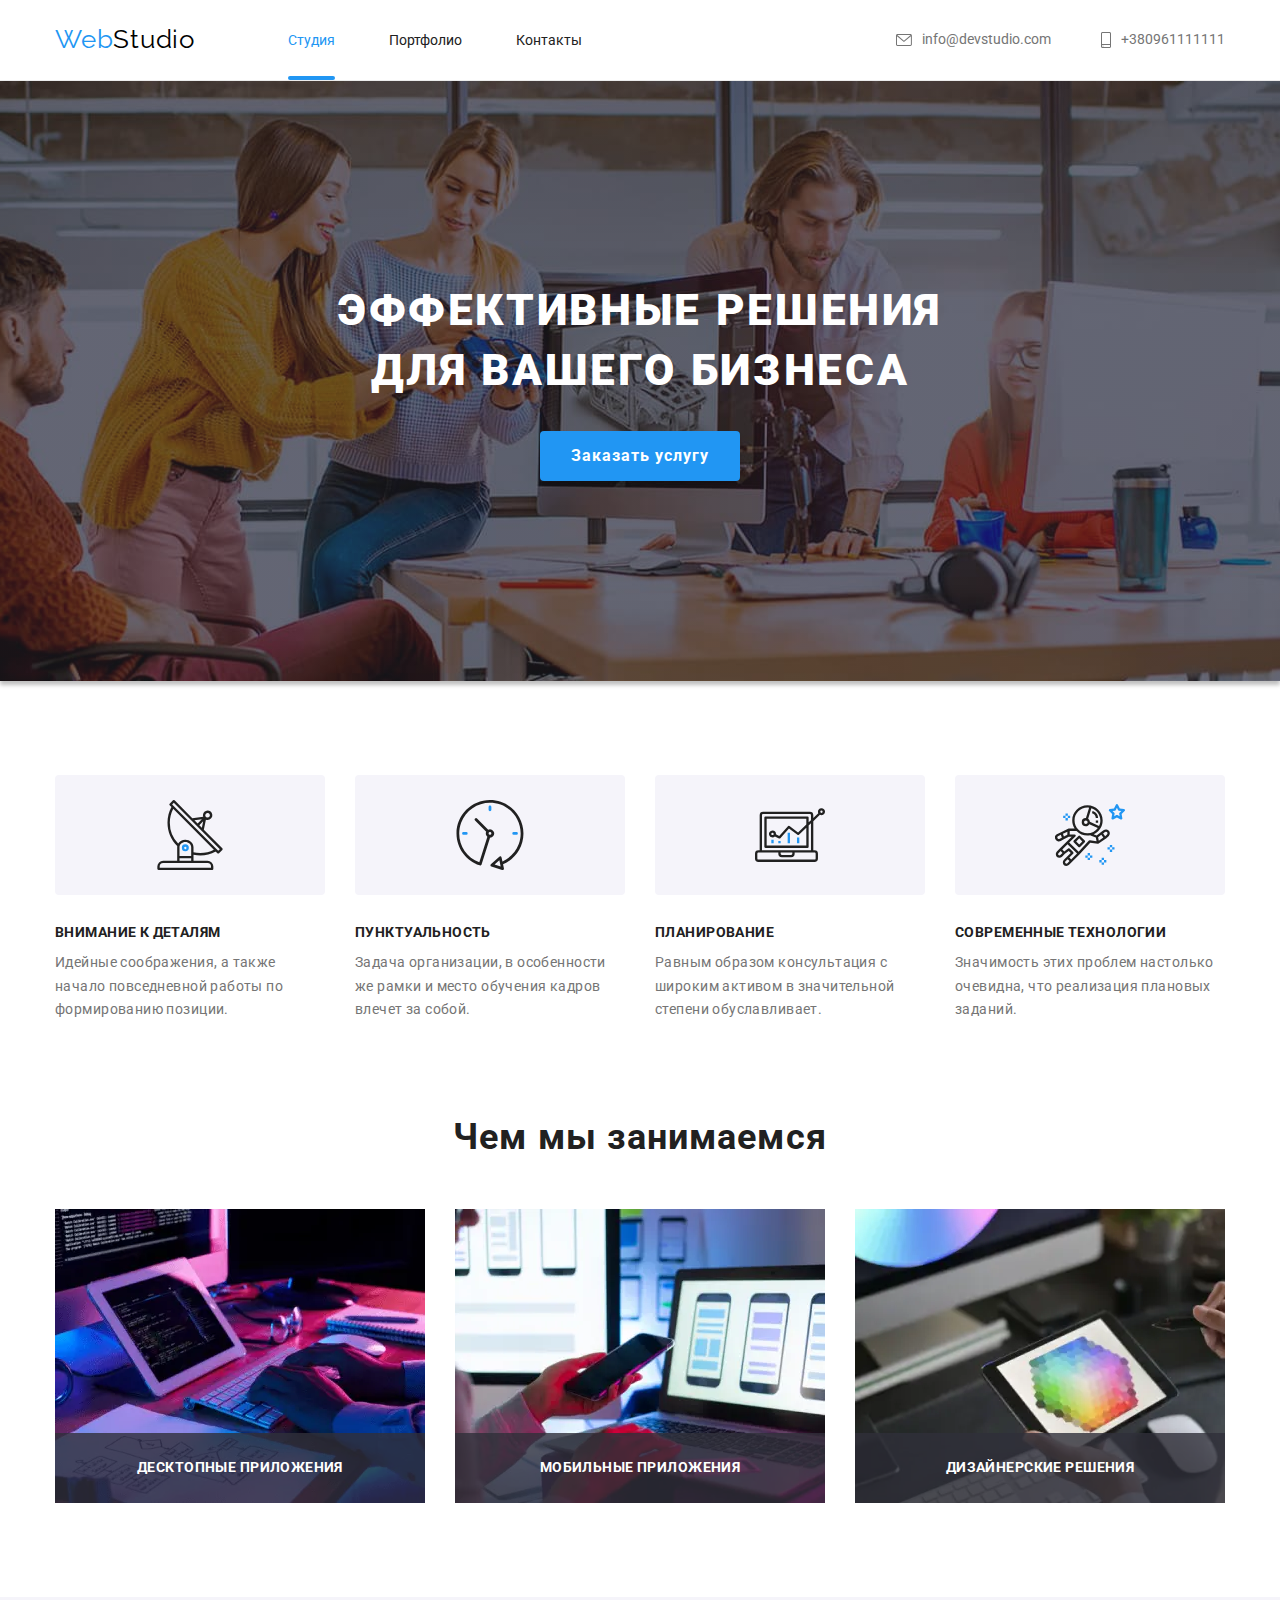
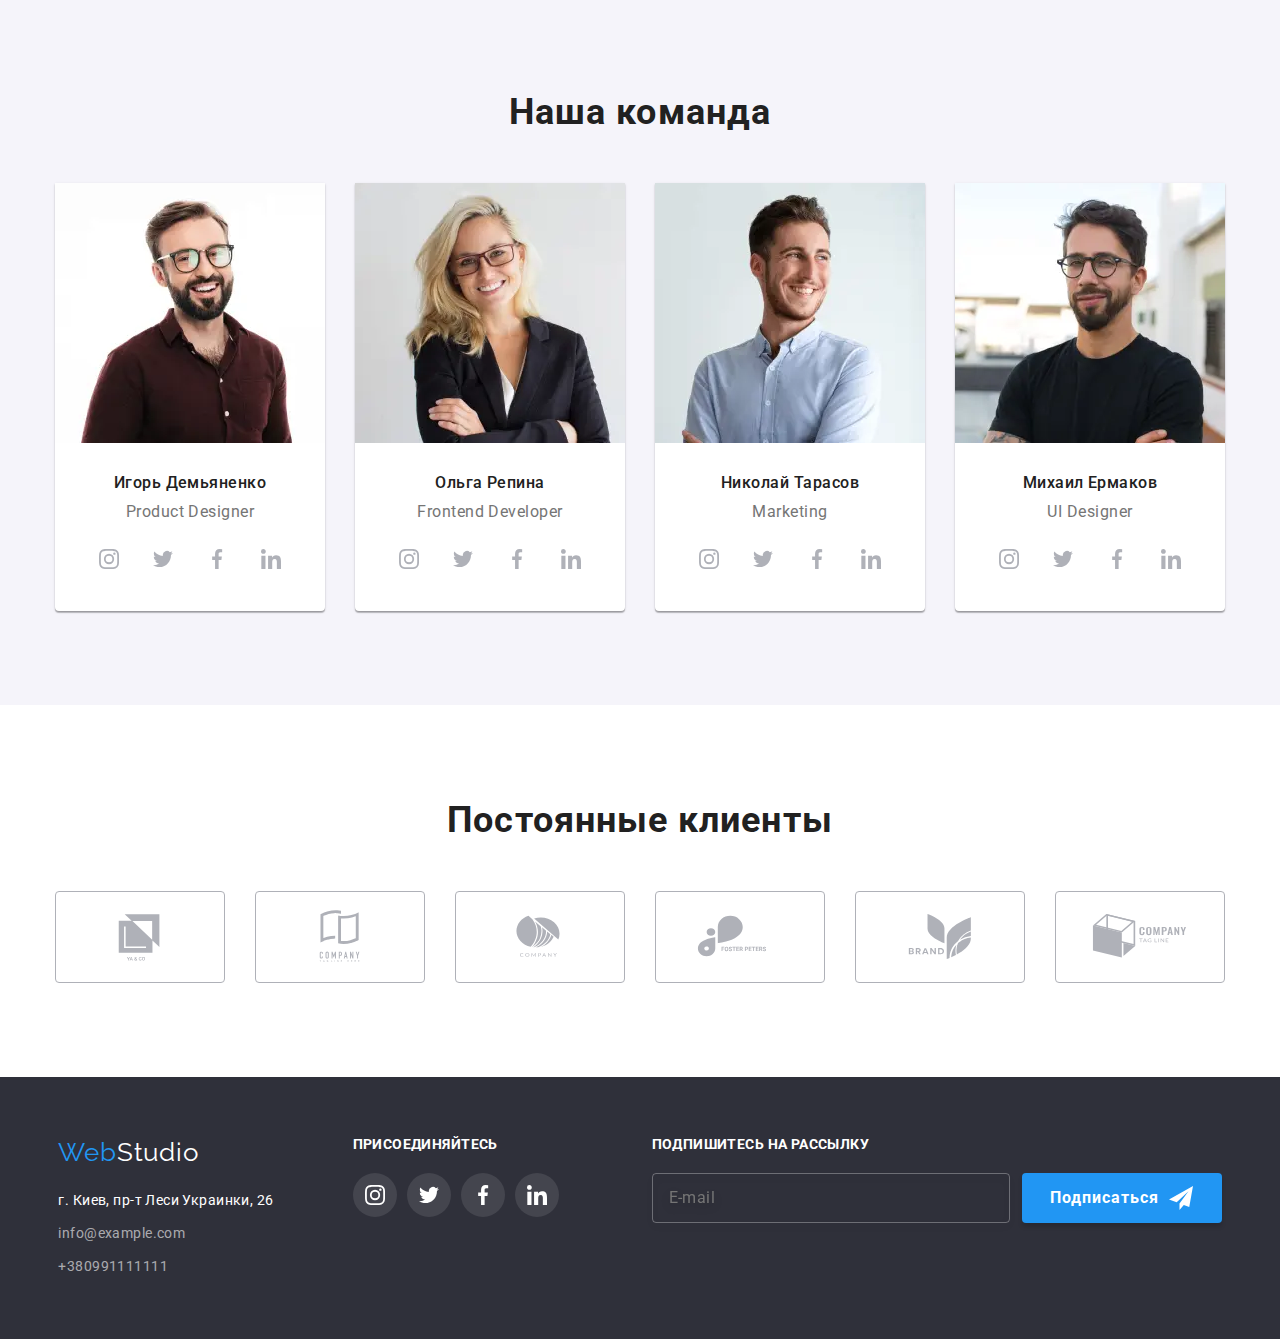
==== commit f4a97699: "hw8" ====
--- a/index.html
+++ b/index.html
@@ -9,7 +9,7 @@
     <meta charset="UTF-8" />
     <meta http-equiv="X-UA-Compatible" content="IE=edge" />
     <meta name="viewport" content="width=device-width, initial-scale=1.0" />
-    <title>Вебстудія</title>
+    <title>Вебстудия</title>
     <link rel="stylesheet" href="./css/main.min.css" />
     <link rel="preconnect" href="https://fonts.googleapis.com" />
     <link rel="preconnect" href="https://fonts.gstatic.com" crossorigin />
@@ -23,35 +23,41 @@
     />
   </head>
   <body>
-    <header class="header">
-      <div class="header__container container">
-        <nav class="header__nav">
+    <!-- Верхняя линия -->
+    <header class="page-header">
+      <div class="page-header__container container">
+        <nav class="page-header__nav">
+          <!-------Logo------------->
           <a href="./index.html" class="logo page-header__logo" lang="en">
             Web<span class="logo__part-end logo__part-end--black">Studio</span>
           </a>
+          <!-- -----------Mobile-menu-button-------------- -->
           <button
             type="button"
             class="menu-btn"
             aria-expanded="false"
             aria-controls="mobile_menu_thumb"
-            data-menu-button>
-            <svg width="40px" height="40px" aria-label="mobile menu switch">
+            data-menu-button
+          >
+            <svg width="40px" height="40px" aria-label="Переключатель мобильного меню">
               <use class="icon-cross" href="./images/icons.svg#icon-close_menu"></use>
               <use class="icon-menu" href="./images/icons.svg#icon-menu"></use>
             </svg>
           </button>
 
+          <!---------------Navigation-menu------------>
           <div class="mobile-menu-thumb" id="mobile_menu_thumb" data-menu>
             <ul class="site-nav-list">
               <li class="site-nav-list__item">
                 <a class="site-nav-list__link site-nav-list__link--current" href="index.html"
-                  >Студія</a>
+                  >Студия</a
+                >
               </li>
               <li class="site-nav-list__item">
-                <a class="site-nav-list__link" href="./portfolio.html">Портфоліо</a>
+                <a class="site-nav-list__link" href="./portfolio.html">Портфолио</a>
               </li>
               <li class="site-nav-list__item">
-                <a class="site-nav-list__link" href="">Контакти</a>
+                <a class="site-nav-list__link" href="">Контакты</a>
               </li>
             </ul>
             <ul class="connection-list">
@@ -90,15 +96,858 @@
     </header>
 
     <main class="page-main">
-      <section class="imposter">
-        <div class="imposter__overlay">
-          <div class="imposter__container container">
-            <h1 class="imposter__title">Ефективні рішення для вашого бізнесу</h1>
-            <button class="btn" data-modal-open>Замовити послугу</button>
+      <!-------- ГЕРОЙ------->
+      <section class="hero">
+        <div class="hero__overlay">
+          <div class="hero__container container">
+            <h1 class="hero__title">Эффективные решения для вашего бизнеса</h1>
+            <button class="btn" data-modal-open>Заказать услугу</button>
           </div>
         </div>
       </section>
 
+      <!-- Особенности -->
+      <section class="feature-section section">
+        <div class="container">
+          <h2 class="visually-hidden">Особенности</h2>
+          <ul class="feature-list">
+            <li class="feature-list__item">
+              <div class="feature-list__thumb">
+                <svg class="feature-list__icon">
+                  <use href="./images/icons.svg#icon-bgfeature1"></use>
+                </svg>
+              </div>
+              <h3 class="feature-list__subtitle subtitle">Внимание к деталям</h3>
+              <p class="feature-list__description">
+                Идейные соображения, а также начало повседневной работы по формированию позиции.
+              </p>
+            </li>
+            <li class="feature-list__item">
+              <div class="feature-list__thumb">
+                <svg class="feature-list__icon">
+                  <use href="./images/icons.svg#icon-bgfeature2"></use>
+                </svg>
+              </div>
+              <h3 class="feature-list__subtitle subtitle">Пунктуальность</h3>
+              <p class="feature-list__description">
+                Задача организации, в особенности же рамки и место обучения кадров влечет за собой.
+              </p>
+            </li>
+            <li class="feature-list__item">
+              <div class="feature-list__thumb">
+                <svg class="feature-list__icon">
+                  <use href="./images/icons.svg#icon-bgfeature3"></use>
+                </svg>
+              </div>
+              <h3 class="feature-list__subtitle subtitle">Планирование</h3>
+              <p class="feature-list__description">
+                Равным образом консультация с широким активом в значительной степени обуславливает.
+              </p>
+            </li>
+            <li class="feature-list__item">
+              <div class="feature-list__thumb">
+                <svg class="feature-list__icon">
+                  <use href="./images/icons.svg#icon-bgfeature4"></use>
+                </svg>
+              </div>
+              <h3 class="feature-list__subtitle subtitle">Современные технологии</h3>
+              <p class="feature-list__description">
+                Значимость этих проблем настолько очевидна, что реализация плановых заданий.
+              </p>
+            </li>
+          </ul>
+        </div>
+      </section>
+
+      <!-- Чем мы занимаемся -->
+      <section class="our-work section">
+        <div class="our-work__container container">
+          <h2 class="section__title">Чем мы занимаемся</h2>
+          <ul class="our-work__list">
+            <li class="our-work__item">
+              <div class="example-thumb">
+                <picture>
+                  <source
+                    srcset="
+                      ./images/work-boxes/work-box-first.webp   1x,
+                      ./images/work-boxes/work-box-first2x.webp 2x
+                    "
+                    width="370px"
+                    type="image/webp"
+                  />
+
+                  <img
+                    srcset="
+                      ./images/work-boxes/work-box-first.jpg   1x,
+                      ./images/work-boxes/work-box-first2x.jpg 2x
+                    "
+                    class="example-thumb__img"
+                    src="./images/work-boxes/work-box-first.jpg"
+                    width="370px"
+                    alt="Десктопные приложения"
+                  />
+                </picture>
+                <div class="example-thumb__description">
+                  <h3 class="example-thumb__title subtitle">Десктопные приложения</h3>
+                </div>
+              </div>
+            </li>
+            <li class="our-work__item">
+              <div class="example-thumb">
+                <picture>
+                  <source
+                    srcset="
+                      ./images/work-boxes/work-box-second.webp   1x,
+                      ./images/work-boxes/work-box-second2x.webp 2x
+                    "
+                    width="370px"
+                    type="image/webp"
+                  />
+
+                  <img
+                    srcset="
+                      ./images/work-boxes/work-box-second.jpg   1x,
+                      ./images/work-boxes/work-box-second2x.jpg 2x
+                    "
+                    class="example-thumb__img"
+                    src="./images/work-boxes/work-box-second.jpg"
+                    alt="Мобильные приложения"
+                    width="370px"
+                  />
+                </picture>
+                <div class="example-thumb__description">
+                  <h3 class="example-thumb__title subtitle">Мобильные приложения</h3>
+                </div>
+              </div>
+            </li>
+            <li class="our-work__item">
+              <div class="example-thumb">
+                <picture>
+                  <source
+                    srcset="
+                      ./images/work-boxes/work-box-third.webp   1x,
+                      ./images/work-boxes/work-box-third2x.webp 2x
+                    "
+                    width="370px"
+                    type="image/webp"
+                  />
+
+                  <img
+                    srcset="
+                      ./images/work-boxes/work-box-third.jpg   1x,
+                      ./images/work-boxes/work-box-third2x.jpg 2x
+                    "
+                    class="example-thumb__img"
+                    src="./images/work-boxes/work-box-third.jpg"
+                    alt="Дизайнерские решения"
+                    width="370px"
+                  />
+                </picture>
+                <div class="example-thumb__description">
+                  <h3 class="example-thumb__title subtitle">Дизайнерские решения</h3>
+                </div>
+              </div>
+            </li>
+          </ul>
+        </div>
+      </section>
+
+      <!-- Наша команда -->
+      <section class="team-section section">
+        <div class="container">
+          <h2 class="section__title">Наша команда</h2>
+          <ul class="team-list">
+            <li class="member-card">
+              <picture class="member-card__photo">
+                <!-- <source
+                  srcset="
+                    ./images/members/member-Ihor-desktop.webp   270w,
+                    ./images/members/member-Ihor-tablet.webp    354w,
+                    ./images/members/member-Ihor-mobile.webp    450w,
+                    ./images/members/member-Ihor-desktop2x.webp 540w,
+                    ./images/members/member-Ihor-tablet2x.webp  708w,
+                    ./images/members/member-Ihor-mobile2x.webp  900w
+                  "
+                  sizes="(min-width: 1200px) 25vw, (min-width: 768px) 50vw, 100vw"
+                  type="image/webp"
+                />
+                <source
+                  srcset="
+                    ./images/members/member-Ihor-desktop.jpg   270w,
+                    ./images/members/member-Ihor-tablet.jpg    354w,
+                    ./images/members/member-Ihor-mobile.jpg    450w,
+                    ./images/members/member-Ihor-desktop2x.jpg 540w,
+                    ./images/members/member-Ihor-tablet2x.jpg  708w,
+                    ./images/members/member-Ihor-mobile2x.jpg  900w
+                  "
+                  sizes="(min-width: 1200px) 25vw, (min-width: 768px) 50vw, 100vw"
+                  type="image/jpg"
+                /> -->
+                <source
+                  media="screen and (min-width: 1200px)"
+                  srcset="
+                    ./images/members/member-Ihor-desktop.webp   1x,
+                    ./images/members/member-Ihor-desktop2x.webp 2x
+                  "
+                  type="image/webp"
+                />
+                <source
+                  media="screen and (min-width: 1200px)"
+                  srcset="
+                    ./images/members/member-Ihor-desktop.jpg   1x,
+                    ./images/members/member-Ihor-desktop2x.jpg 2x
+                  "
+                  type="image/jpg"
+                />
+                <source
+                  media="screen and (min-width: 768px)"
+                  srcset="
+                    ./images/members/member-Ihor-tablet.webp   1x,
+                    ./images/members/member-Ihor-tablet2x.webp 2x
+                  "
+                  type="image/webp"
+                />
+                <source
+                  media="screen and (min-width: 768px)"
+                  srcset="
+                    ./images/members/member-Ihor-tablet.jpg   1x,
+                    ./images/members/member-Ihor-tablet2x.jpg 2x
+                  "
+                  type="image/jpg"
+                />
+                <source
+                  media="screen and (max-width: 767px)"
+                  srcset="
+                    ./images/members/member-Ihor-mobile.webp   1x,
+                    ./images/members/member-Ihor-mobile2x.webp 2x
+                  "
+                  type="image/webp"
+                />
+                <source
+                  media="screen and (max-width: 767px)"
+                  srcset="
+                    ./images/members/member-Ihor-mobile.jpg   1x,
+                    ./images/members/member-Ihor-mobile2x.jpg 2x
+                  "
+                  type="image/jpg"
+                />
+                <img src="./images/members/member-Ihor-desktop.jpg" alt="Фото Игоря Демьяненко" />
+              </picture>
+              <h3 class="member-card__name">Игорь Демьяненко</h3>
+              <p class="member-card__position" lang="en">Product Designer</p>
+              <ul class="soc-list">
+                <li class="soc-list__item">
+                  <a
+                    tabindex="0"
+                    class="soc-link"
+                    href=""
+                    target="_blank"
+                    rel="nofollow noreferrer noopener"
+                  >
+                    <svg class="soc-link__icon soc-link__icon--grey">
+                      <use href="./images/icons.svg#icon-instagram"></use>
+                    </svg>
+                  </a>
+                </li>
+                <li class="soc-list__item">
+                  <a
+                    tabindex="0"
+                    class="soc-link"
+                    href=""
+                    target="_blank"
+                    rel="nofollow noreferrer noopener"
+                  >
+                    <svg class="soc-link__icon soc-link__icon--grey">
+                      <use href="./images/icons.svg#icon-twitter"></use>
+                    </svg>
+                  </a>
+                </li>
+                <li class="soc-list__item">
+                  <a
+                    tabindex="0"
+                    class="soc-link"
+                    href=""
+                    target="_blank"
+                    rel="nofollow noreferrer noopener"
+                  >
+                    <svg class="soc-link__icon soc-link__icon--grey">
+                      <use href="./images/icons.svg#icon-facebook-footer"></use>
+                    </svg>
+                  </a>
+                </li>
+                <li class="soc-list__item">
+                  <a
+                    tabindex="0"
+                    class="soc-link"
+                    href=""
+                    target="_blank"
+                    rel="nofollow noreferrer noopener"
+                  >
+                    <svg class="soc-link__icon soc-link__icon--grey">
+                      <use href="./images/icons.svg#icon-linkedin"></use>
+                    </svg>
+                  </a>
+                </li>
+              </ul>
+            </li>
+            <li class="member-card">
+              <picture class="member-card__photo">
+                <!-- <source
+                  srcset="
+                    ./images/members/member-Olha-desktop.webp   270w,
+                    ./images/members/member-Olha-tablet.webp    354w,
+                    ./images/members/member-Olha-mobile.webp    450w,
+                    ./images/members/member-Olha-desktop2x.webp 540w,
+                    ./images/members/member-Olha-tablet2x.webp  708w,
+                    ./images/members/member-Olha-mobile2x.webp  900w
+                  "
+                  sizes="(min-width: 1200px) 25vw, (min-width: 768px) 50vw, 100vw"
+                  type="image/webp"
+                />
+                <source
+                  srcset="
+                    ./images/members/member-Olha-desktop.jpg   270w,
+                    ./images/members/member-Olha-tablet.jpg    354w,
+                    ./images/members/member-Olha-mobile.jpg    450w,
+                    ./images/members/member-Olha-desktop2x.jpg 540w,
+                    ./images/members/member-Olha-tablet2x.jpg  708w,
+                    ./images/members/member-Olha-mobile2x.jpg  900w
+                  "
+                  sizes="(min-width: 1200px) 25vw, (min-width: 768px) 50vw, 100vw"
+                  type="image/jpg"
+                /> -->
+                <source
+                  media="screen and (min-width: 1200px)"
+                  srcset="
+                    ./images/members/member-Olha-desktop.webp   1x,
+                    ./images/members/member-Olha-desktop2x.webp 2x
+                  "
+                  type="image/webp"
+                />
+                <source
+                  media="screen and (min-width: 1200px)"
+                  srcset="
+                    ./images/members/member-Olha-desktop.jpg   1x,
+                    ./images/members/member-Olha-desktop2x.jpg 2x
+                  "
+                  type="image/jpg"
+                />
+                <source
+                  media="screen and (min-width: 768px)"
+                  srcset="
+                    ./images/members/member-Olha-tablet.webp   1x,
+                    ./images/members/member-Olha-tablet2x.webp 2x
+                  "
+                  type="image/webp"
+                />
+                <source
+                  media="screen and (min-width: 768px)"
+                  srcset="
+                    ./images/members/member-Olha-tablet.jpg   1x,
+                    ./images/members/member-Olha-tablet2x.jpg 2x
+                  "
+                  type="image/jpg"
+                />
+                <source
+                  media="screen and (max-width: 767px)"
+                  srcset="
+                    ./images/members/member-Olha-mobile.webp   1x,
+                    ./images/members/member-Olha-mobile2x.webp 2x
+                  "
+                  type="image/webp"
+                />
+                <source
+                  media="screen and (max-width: 767px)"
+                  srcset="
+                    ./images/members/member-Olha-mobile.jpg   1x,
+                    ./images/members/member-Olha-mobile2x.jpg 2x
+                  "
+                  type="image/jpg"
+                />
+                <img src="./images/members/member-Olha-desktop.jpg" alt="Фото Ольги Репиной" />
+              </picture>
+
+              <h3 class="member-card__name">Ольга Репина</h3>
+              <p class="member-card__position" lang="en">Frontend Developer</p>
+              <ul class="soc-list">
+                <li class="soc-list__item">
+                  <a
+                    tabindex="0"
+                    class="soc-link"
+                    href=""
+                    target="_blank"
+                    rel="nofollow noreferrer noopener"
+                  >
+                    <svg class="soc-link__icon soc-link__icon--grey">
+                      <use href="./images/icons.svg#icon-instagram"></use>
+                    </svg>
+                  </a>
+                </li>
+                <li class="soc-list__item">
+                  <a
+                    tabindex="0"
+                    class="soc-link"
+                    href=""
+                    target="_blank"
+                    rel="nofollow noreferrer noopener"
+                  >
+                    <svg class="soc-link__icon soc-link__icon--grey">
+                      <use href="./images/icons.svg#icon-twitter"></use>
+                    </svg>
+                  </a>
+                </li>
+                <li class="soc-list__item">
+                  <a
+                    tabindex="0"
+                    class="soc-link"
+                    href=""
+                    target="_blank"
+                    rel="nofollow noreferrer noopener"
+                  >
+                    <svg class="soc-link__icon soc-link__icon--grey">
+                      <use href="./images/icons.svg#icon-facebook-footer"></use>
+                    </svg>
+                  </a>
+                </li>
+                <li class="soc-list__item">
+                  <a
+                    tabindex="0"
+                    class="soc-link"
+                    href=""
+                    target="_blank"
+                    rel="nofollow noreferrer noopener"
+                  >
+                    <svg class="soc-link__icon soc-link__icon--grey">
+                      <use href="./images/icons.svg#icon-linkedin"></use>
+                    </svg>
+                  </a>
+                </li>
+              </ul>
+            </li>
+            <li class="member-card">
+              <picture class="member-card__photo">
+                <!-- <source
+                  srcset="
+                    ./images/members/member-Nik-desktop.webp   270w,
+                    ./images/members/member-Nik-tablet.webp    354w,
+                    ./images/members/member-Nik-mobile.webp    450w,
+                    ./images/members/member-Nik-desktop2x.webp 540w,
+                    ./images/members/member-Nik-tablet2x.webp  708w,
+                    ./images/members/member-Nik-mobile2x.webp  900w
+                  "
+                  sizes="(min-width: 1200px) 25vw, (min-width: 768px) 50vw, 100vw"
+                  type="image/webp"
+                />
+                <source
+                  srcset="
+                    ./images/members/member-Nik-desktop.jpg   270w,
+                    ./images/members/member-Nik-desktop2x.jpg 354w,
+                    ./images/members/member-Nik-tablet.jpg    450w,
+                    ./images/members/member-Nik-tablet2x.jpg  540w,
+                    ./images/members/member-Nik-mobile.jpg    708w,
+                    ./images/members/member-Nik-mobile2x.jpg  900w
+                  "
+                  sizes="(min-width: 1200px) 25vw, (min-width: 768px) 50vw, 100vw"
+                  type="image/jpg"
+                /> -->
+                <source
+                  media="screen and (min-width: 1200px)"
+                  srcset="
+                    ./images/members/member-Nik-desktop.webp   1x,
+                    ./images/members/member-Nik-desktop2x.webp 2x
+                  "
+                  type="image/webp"
+                />
+                <source
+                  media="screen and (min-width: 1200px)"
+                  srcset="
+                    ./images/members/member-Nik-desktop.jpg   1x,
+                    ./images/members/member-Nik-desktop2x.jpg 2x
+                  "
+                  type="image/jpg"
+                />
+                <source
+                  media="screen and (min-width: 768px)"
+                  srcset="
+                    ./images/members/member-Nik-tablet.webp   1x,
+                    ./images/members/member-Nik-tablet2x.webp 2x
+                  "
+                  type="image/webp"
+                />
+                <source
+                  media="screen and (min-width: 768px)"
+                  srcset="
+                    ./images/members/member-Nik-tablet.jpg   1x,
+                    ./images/members/member-Nik-tablet2x.jpg 2x
+                  "
+                  type="image/jpg"
+                />
+                <source
+                  media="screen and (max-width: 767px)"
+                  srcset="
+                    ./images/members/member-Nik-mobile.webp   1x,
+                    ./images/members/member-Nik-mobile2x.webp 2x
+                  "
+                  type="image/webp"
+                />
+                <source
+                  media="screen and (max-width: 767px)"
+                  srcset="
+                    ./images/members/member-Nik-mobile.jpg   1x,
+                    ./images/members/member-Nik-mobile2x.jpg 2x
+                  "
+                  type="image/jpg"
+                />
+                <img
+                  src="./images/members/member-Nik-desktop.jpg"
+                  alt="Фото Николая Тарасова"
+                  sizes="(min-width: 1200px) 25vw, (min-width: 768px) 50vw, 100vw"
+                />
+              </picture>
+              <h3 class="member-card__name">Николай Тарасов</h3>
+              <p class="member-card__position" lang="en">Marketing</p>
+              <ul class="soc-list">
+                <li class="soc-list__item">
+                  <a
+                    tabindex="0"
+                    class="soc-link"
+                    href=""
+                    target="_blank"
+                    rel="nofollow noreferrer noopener"
+                  >
+                    <svg class="soc-link__icon soc-link__icon--grey">
+                      <use href="./images/icons.svg#icon-instagram"></use>
+                    </svg>
+                  </a>
+                </li>
+                <li class="soc-list__item">
+                  <a
+                    tabindex="0"
+                    class="soc-link"
+                    href=""
+                    target="_blank"
+                    rel="nofollow noreferrer noopener"
+                  >
+                    <svg class="soc-link__icon soc-link__icon--grey">
+                      <use href="./images/icons.svg#icon-twitter"></use>
+                    </svg>
+                  </a>
+                </li>
+                <li class="soc-list__item">
+                  <a
+                    tabindex="0"
+                    class="soc-link"
+                    href=""
+                    target="_blank"
+                    rel="nofollow noreferrer noopener"
+                  >
+                    <svg class="soc-link__icon soc-link__icon--grey">
+                      <use href="./images/icons.svg#icon-facebook-footer"></use>
+                    </svg>
+                  </a>
+                </li>
+                <li class="soc-list__item">
+                  <a
+                    tabindex="0"
+                    class="soc-link"
+                    href=""
+                    target="_blank"
+                    rel="nofollow noreferrer noopener"
+                  >
+                    <svg class="soc-link__icon soc-link__icon--grey">
+                      <use href="./images/icons.svg#icon-linkedin"></use>
+                    </svg>
+                  </a>
+                </li>
+              </ul>
+            </li>
+            <li class="member-card">
+              <picture class="member-card__photo">
+                <!-- <source
+                  srcset="
+                    ./images/members/member-Mike-desktop.webp   270w,
+                    ./images/members/member-Mike-tablet.webp    354w,
+                    ./images/members/member-Mike-mobile.webp    450w,
+                    ./images/members/member-Mike-desktop2x.webp 540w,
+                    ./images/members/member-Mike-tablet2x.webp  708w,
+                    ./images/members/member-Mike-mobile2x.webp  900w
+                  "
+                  sizes="(min-width: 1200px) 25vw, (min-width: 768px) 50vw, 100vw"
+                  type="image/webp"
+                />
+                <source
+                  srcset="
+                    ./images/members/member-Mike-desktop.jpg   270w,
+                    ./images/members/member-Mike-tablet.jpg    354w,
+                    ./images/members/member-Mike-mobile.jpg    450w,
+                    ./images/members/member-Mike-desktop2x.jpg 540w,
+                    ./images/members/member-Mike-tablet2x.jpg  708w,
+                    ./images/members/member-Mike-mobile2x.jpg  900w
+                  "
+                  sizes="(min-width: 1200px) 25vw, (min-width: 768px) 50vw, 100vw"
+                  type="image/jpg"
+                /> -->
+                <source
+                  media="screen and (min-width: 1200px)"
+                  srcset="
+                    ./images/members/member-Mike-desktop.webp   1x,
+                    ./images/members/member-Mike-desktop2x.webp 2x
+                  "
+                  type="image/webp"
+                />
+                <source
+                  media="screen and (min-width: 1200px)"
+                  srcset="
+                    ./images/members/member-Mike-desktop.jpg   1x,
+                    ./images/members/member-Mike-desktop2x.jpg 2x
+                  "
+                  type="image/jpg"
+                />
+                <source
+                  media="screen and (min-width: 768px)"
+                  srcset="
+                    ./images/members/member-Mike-tablet.webp   1x,
+                    ./images/members/member-Mike-tablet2x.webp 2x
+                  "
+                  type="image/webp"
+                />
+                <source
+                  media="screen and (min-width: 768px)"
+                  srcset="
+                    ./images/members/member-Mike-tablet.jpg   1x,
+                    ./images/members/member-Mike-tablet2x.jpg 2x
+                  "
+                  type="image/jpg"
+                />
+                <source
+                  media="screen and (max-width: 767px)"
+                  srcset="
+                    ./images/members/member-Mike-mobile.webp   1x,
+                    ./images/members/member-Mike-mobile2x.webp 2x
+                  "
+                  type="image/webp"
+                />
+                <source
+                  media="screen and (max-width: 767px)"
+                  srcset="
+                    ./images/members/member-Mike-mobile.jpg   1x,
+                    ./images/members/member-Mike-mobile2x.jpg 2x
+                  "
+                  type="image/jpg"
+                />
+                <img src="./images/members/member-Mike-desktop.jpg" alt="Фото Михаила Ермакова" />
+              </picture>
+              <h3 class="member-card__name">Михаил Ермаков</h3>
+              <p class="member-card__position" lang="en">UI Designer</p>
+              <ul class="soc-list">
+                <li class="soc-list__item">
+                  <a
+                    tabindex="0"
+                    class="soc-link"
+                    href=""
+                    target="_blank"
+                    rel="nofollow noreferrer noopener"
+                  >
+                    <svg class="soc-link__icon soc-link__icon--grey">
+                      <use href="./images/icons.svg#icon-instagram"></use>
+                    </svg>
+                  </a>
+                </li>
+                <li class="soc-list__item">
+                  <a
+                    tabindex="0"
+                    class="soc-link"
+                    href=""
+                    target="_blank"
+                    rel="nofollow noreferrer noopener"
+                  >
+                    <svg class="soc-link__icon soc-link__icon--grey">
+                      <use href="./images/icons.svg#icon-twitter"></use>
+                    </svg>
+                  </a>
+                </li>
+                <li class="soc-list__item">
+                  <a
+                    tabindex="0"
+                    class="soc-link"
+                    href=""
+                    target="_blank"
+                    rel="nofollow noreferrer noopener"
+                  >
+                    <svg class="soc-link__icon soc-link__icon--grey">
+                      <use href="./images/icons.svg#icon-facebook-footer"></use>
+                    </svg>
+                  </a>
+                </li>
+                <li class="soc-list__item">
+                  <a
+                    tabindex="0"
+                    class="soc-link"
+                    href=""
+                    target="_blank"
+                    rel="nofollow noreferrer noopener"
+                  >
+                    <svg class="soc-link__icon soc-link__icon--grey">
+                      <use href="./images/icons.svg#icon-linkedin"></use>
+                    </svg>
+                  </a>
+                </li>
+              </ul>
+            </li>
+          </ul>
+        </div>
+      </section>
+
+      <!-- Постоянные клиенты --------------->
+      <section class="section">
+        <div class="container">
+          <h2 class="section__title">Постоянные клиенты</h2>
+          <ul class="customer-list">
+            <li tabindex="0" class="customer-list__item">
+              <a tabindex="1" class="customer-link link" href="">
+                <svg class="customer-link__icon customer-link__icon--grey">
+                  <use href="./images/icons.svg#icon-customer1"></use>
+                </svg>
+              </a>
+            </li>
+            <li tabindex="0" class="customer-list__item">
+              <a tabindex="1" class="customer-link link" href="">
+                <svg class="customer-link__icon customer-link__icon--grey">
+                  <use href="./images/icons.svg#icon-customer2"></use>
+                </svg>
+              </a>
+            </li>
+            <li tabindex="0" class="customer-list__item">
+              <a tabindex="1" class="customer-link link" href="">
+                <svg class="customer-link__icon customer-link__icon--grey">
+                  <use href="./images/icons.svg#icon-customer3"></use>
+                </svg>
+              </a>
+            </li>
+            <li tabindex="0" class="customer-list__item">
+              <a tabindex="1" class="customer-link link" href="">
+                <svg class="customer-link__icon customer-link__icon--grey">
+                  <use href="./images/icons.svg#icon-customer4"></use>
+                </svg>
+              </a>
+            </li>
+            <li tabindex="0" class="customer-list__item">
+              <a tabindex="1" class="customer-link link" href="">
+                <svg class="customer-link__icon customer-link__icon--grey">
+                  <use href="./images/icons.svg#icon-customer5"></use>
+                </svg>
+              </a>
+            </li>
+            <li tabindex="0" class="customer-list__item">
+              <a tabindex="1" class="customer-link link" href="">
+                <svg class="customer-link__icon customer-link__icon--grey">
+                  <use href="./images/icons.svg#icon-customer6"></use>
+                </svg>
+              </a>
+            </li>
+          </ul>
+        </div>
+      </section>
+    </main>
+
+    <!-- Подвал -->
+    <footer class="footer">
+      <div class="footer-container container">
+        <div class="footer__contacts">
+          <!--Logo-->
+          <a href="./index.html" class="logo" lang="en">
+            Web<span class="logo__part-end logo__part-end--white">Studio</span>
+          </a>
+          <!-- Contact address -->
+          <address class="footer__address">
+            <p class="map-address">г. Киев, пр-т Леси Украинки, 26</p>
+            <a class="contact-link" href="mailto:info@example.com">info@example.com</a>
+            <a class="contact-link" href="tel:+380991111111">+380991111111</a>
+          </address>
+        </div>
+
+        <!-- ПРИСОЕДИНЯЙТЕСЬ  -->
+        <div class="footer__join">
+          <p class="footer__subtitle">Присоединяйтесь</p>
+          <ul class="soc-list">
+            <li class="soc-list__item">
+              <a
+                tabindex="0"
+                class="soc-link soc-link--grey"
+                href=""
+                target="_blank"
+                rel="nofollow noreferrer noopener"
+              >
+                <svg class="soc-link__icon soc-link__icon--white">
+                  <use href="./images/icons.svg#icon-instagram"></use>
+                </svg>
+              </a>
+            </li>
+            <li class="soc-list__item">
+              <a
+                tabindex="0"
+                class="soc-link soc-link--grey"
+                href=""
+                target="_blank"
+                rel="nofollow noreferrer noopener"
+              >
+                <svg class="soc-link__icon soc-link__icon--white">
+                  <use href="./images/icons.svg#icon-twitter"></use>
+                </svg>
+              </a>
+            </li>
+            <li class="soc-list__item">
+              <a
+                tabindex="0"
+                class="soc-link soc-link--grey"
+                href=""
+                target="_blank"
+                rel="nofollow noreferrer noopener"
+              >
+                <svg class="soc-link__icon soc-link__icon--white">
+                  <use href="./images/icons.svg#icon-facebook-footer"></use>
+                </svg>
+              </a>
+            </li>
+            <li class="soc-list__item">
+              <a
+                tabindex="0"
+                class="soc-link soc-link--grey"
+                href=""
+                target="_blank"
+                rel="nofollow noreferrer noopener"
+              >
+                <svg class="soc-link__icon soc-link__icon--white">
+                  <use href="./images/icons.svg#icon-linkedin"></use>
+                </svg>
+              </a>
+            </li>
+          </ul>
+        </div>
+
+        <!-- ПОДПИШИТЕСЬ НА РАССЫЛКУ -->
+        <form сlass="subscribe">
+          <p class="footer__subtitle">Подпишитесь на рассылку</p>
+          <label class="subscribe__label">
+            <input
+              type="email"
+              name="e-mail"
+              placeholder="E-mail"
+              class="subscribe__input"
+              required=""
+            />
+            <button class="btn" type="submit">
+              Подписаться
+              <svg class="send-icon" width="24px" height="24px">
+                <use href="./images/icons.svg#icon-send"></use>
+              </svg>
+            </button>
+          </label>
+        </form>
+      </div>
+    </footer>
+
+    <!-- ----- Бэкдроп с модалкой----- -->
     <div class="backdrop is-hidden" data-modal>
       <div class="modal">
         <button class="btn-close" data-modal-close>
@@ -107,9 +956,9 @@
           </svg>
         </button>
         <form class="order-form" autocomplete="off">
-          <p class="order-form__head">Залиште свої дані, ми вам зателефонуємо</p>
+          <p class="order-form__head">Оставьте свои данные, мы вам перезвоним</p>
           <div class="form-field">
-            <label class="form-field__label" for="name_input">Ім'я</label>
+            <label class="form-field__label" for="name_input">Имя</label>
             <div class="input-wrap">
               <input
                 class="form-field__input"
@@ -142,7 +991,7 @@
           </div>
 
           <div class="form-field">
-            <label class="form-field__label" for="mail_input">Пошта</label>
+            <label class="form-field__label" for="mail_input">Почта</label>
             <div class="input-wrap">
               <input
                 class="form-field__input"
@@ -160,11 +1009,11 @@
           </div>
 
           <div class="form-field">
-            <label class="form-field__label" for="comment_input">Коментар</label>
+            <label class="form-field__label" for="comment_input">Комментарий</label>
             <textarea
               class="form-field__textarea"
               name="comment"
-              placeholder="Введіть текст"
+              placeholder="Введите текст"
               rows="7"
               id="comment_input"
             ></textarea>
@@ -178,749 +1027,14 @@
               required
             />
             <span class="checkbox__icon"></span>
-            Погоджуюсь з розсилкою і приймаю
-            <a class="agreement-link" href="">Умови договору</a>
+            Соглашаюсь с рассылкой и принимаю&nbsp
+            <a class="agreement-link" href="">Условия договора</a>
           </label>
 
-          <button type="submit" class="btn">Відправити</button>
+          <button type="submit" class="btn">Отправить</button>
         </form>
       </div>
     </div>
-      <section class="feature-section section">
-        <div class="container">
-          <h2 class="visually-hidden">Особливості</h2>
-          <ul class="feature-list">
-            <li class="feature-list__item">
-              <div class="feature-list__thumb">
-                <svg class="feature-list__icon">
-                  <use href="./images/icons.svg#icon-bgfeature1"></use>
-                </svg>
-              </div>
-              <h3 class="feature-list__subtitle subtitle">Увага до деталей</h3>
-              <p class="feature-list__description">
-                Ідейні міркування, і навіть початок повсякденної роботи з формування позиції.
-              </p>
-            </li>
-            <li class="feature-list__item">
-              <div class="feature-list__thumb">
-                <svg class="feature-list__icon">
-                  <use href="./images/icons.svg#icon-bgfeature2"></use>
-                </svg>
-              </div>
-              <h3 class="feature-list__subtitle subtitle">Пунктуальність</h3>
-              <p class="feature-list__description">
-                Завдання організації, особливо рамки і місце навчання кадрів тягне за собою.
-              </p>
-            </li>
-            <li class="feature-list__item">
-              <div class="feature-list__thumb">
-                <svg class="feature-list__icon">
-                  <use href="./images/icons.svg#icon-bgfeature3"></use>
-                </svg>
-              </div>
-              <h3 class="feature-list__subtitle subtitle">Планування</h3>
-              <p class="feature-list__description">
-                Так само консультація з широким активом значно обумовлює.
-              </p>
-            </li>
-            <li class="feature-list__item">
-              <div class="feature-list__thumb">
-                <svg class="feature-list__icon">
-                  <use href="./images/icons.svg#icon-bgfeature4"></use>
-                </svg>
-              </div>
-              <h3 class="feature-list__subtitle subtitle">Сучасні технології</h3>
-              <p class="feature-list__description">
-                Значимість цих проблем є настільки очевидною, що реалізація планових завдань
-              </p>
-            </li>
-          </ul>
-        </div>
-      </section>
-
-      <section class="our-work section">
-        <div class="our-work__container container">
-          <h2 class="section__title">Чим ми займаємось</h2>
-          <ul class="our-work__list">
-            <li class="our-work__item">
-              <div class="example-thumb">
-                <picture>
-                  <source
-                    srcset="
-                      ./images/work-boxes/work-box-first.webp   1x,
-                      ./images/work-boxes/work-box-first2x.webp 2x
-                    "
-                    width="370px"
-                    type="image/webp"
-                  />
-
-                  <img
-                    srcset="
-                      ./images/work-boxes/work-box-first.jpg   1x,
-                      ./images/work-boxes/work-box-first2x.jpg 2x
-                    "
-                    class="example-thumb__img"
-                    src="./images/work-boxes/work-box-first.jpg"
-                    width="370px"
-                    alt="Десктопные приложения"
-                  />
-                </picture>
-                <div class="example-thumb__description">
-                  <h3 class="example-thumb__title subtitle">Десктопні застосунки</h3>
-                </div>
-              </div>
-            </li>
-            <li class="our-work__item">
-              <div class="example-thumb">
-                <picture>
-                  <source
-                    srcset="
-                      ./images/work-boxes/work-box-second.webp   1x,
-                      ./images/work-boxes/work-box-second2x.webp 2x
-                    "
-                    width="370px"
-                    type="image/webp"
-                  />
-
-                  <img
-                    srcset="
-                      ./images/work-boxes/work-box-second.jpg   1x,
-                      ./images/work-boxes/work-box-second2x.jpg 2x
-                    "
-                    class="example-thumb__img"
-                    src="./images/work-boxes/work-box-second.jpg"
-                    alt="Мобильные приложения"
-                    width="370px"
-                  />
-                </picture>
-                <div class="example-thumb__description">
-                  <h3 class="example-thumb__title subtitle">Мобільні застосунки</h3>
-                </div>
-              </div>
-            </li>
-            <li class="our-work__item">
-              <div class="example-thumb">
-                <picture>
-                  <source
-                    srcset="
-                      ./images/work-boxes/work-box-third.webp   1x,
-                      ./images/work-boxes/work-box-third2x.webp 2x
-                    "
-                    width="370px"
-                    type="image/webp"
-                  />
-
-                  <img
-                    srcset="
-                      ./images/work-boxes/work-box-third.jpg   1x,
-                      ./images/work-boxes/work-box-third2x.jpg 2x
-                    "
-                    class="example-thumb__img"
-                    src="./images/work-boxes/work-box-third.jpg"
-                    alt="Дизайнерские решения"
-                    width="370px"
-                  />
-                </picture>
-                <div class="example-thumb__description">
-                  <h3 class="example-thumb__title subtitle">Дизайнерське вирішення</h3>
-                </div>
-              </div>
-            </li>
-          </ul>
-        </div>
-      </section>
-
-      <section class="team-section section">
-        <div class="container">
-          <h2 class="section__title">Наша команда</h2>
-          <ul class="team-list">
-            <li class="member-card">
-              <picture class="member-card__photo">
-                <source
-                  media="screen and (min-width: 1200px)"
-                  srcset="
-                    ./images/members/member-Ihor-desktop.webp   1x,
-                    ./images/members/member-Ihor-desktop2x.webp 2x
-                  "
-                  type="image/webp"
-                />
-                <source
-                  media="screen and (min-width: 1200px)"
-                  srcset="
-                    ./images/members/member-Ihor-desktop.jpg   1x,
-                    ./images/members/member-Ihor-desktop2x.jpg 2x
-                  "
-                  type="image/jpg"
-                />
-                <source
-                  media="screen and (min-width: 768px)"
-                  srcset="
-                    ./images/members/member-Ihor-tablet.webp   1x,
-                    ./images/members/member-Ihor-tablet2x.webp 2x
-                  "
-                  type="image/webp"
-                />
-                <source
-                  media="screen and (min-width: 768px)"
-                  srcset="
-                    ./images/members/member-Ihor-tablet.jpg   1x,
-                    ./images/members/member-Ihor-tablet2x.jpg 2x
-                  "
-                  type="image/jpg"
-                />
-                <source
-                  media="screen and (max-width: 767px)"
-                  srcset="
-                    ./images/members/member-Ihor-mobile.webp   1x,
-                    ./images/members/member-Ihor-mobile2x.webp 2x
-                  "
-                  type="image/webp"
-                />
-                <source
-                  media="screen and (max-width: 767px)"
-                  srcset="
-                    ./images/members/member-Ihor-mobile.jpg   1x,
-                    ./images/members/member-Ihor-mobile2x.jpg 2x
-                  "
-                  type="image/jpg"
-                />
-                <img src="./images/members/member-Ihor-desktop.jpg" alt="Фото Игоря Демьяненко" />
-              </picture>
-              <h3 class="member-card__name">Ігор Дем'яненко</h3>
-              <p class="member-card__position" lang="en">Product Designer</p>
-              <ul class="soc-list">
-                <li class="soc-list__item">
-                  <a
-                    tabindex="0"
-                    class="soc-link"
-                    href=""
-                    target="_blank"
-                    rel="nofollow noreferrer noopener"
-                  >
-                    <svg class="soc-link__icon soc-link__icon--grey">
-                      <use href="./images/icons.svg#icon-instagram"></use>
-                    </svg>
-                  </a>
-                </li>
-                <li class="soc-list__item">
-                  <a
-                    tabindex="0"
-                    class="soc-link"
-                    href=""
-                    target="_blank"
-                    rel="nofollow noreferrer noopener"
-                  >
-                    <svg class="soc-link__icon soc-link__icon--grey">
-                      <use href="./images/icons.svg#icon-twitter"></use>
-                    </svg>
-                  </a>
-                </li>
-                <li class="soc-list__item">
-                  <a
-                    tabindex="0"
-                    class="soc-link"
-                    href=""
-                    target="_blank"
-                    rel="nofollow noreferrer noopener"
-                  >
-                    <svg class="soc-link__icon soc-link__icon--grey">
-                      <use href="./images/icons.svg#icon-facebook-footer"></use>
-                    </svg>
-                  </a>
-                </li>
-                <li class="soc-list__item">
-                  <a
-                    tabindex="0"
-                    class="soc-link"
-                    href=""
-                    target="_blank"
-                    rel="nofollow noreferrer noopener"
-                  >
-                    <svg class="soc-link__icon soc-link__icon--grey">
-                      <use href="./images/icons.svg#icon-linkedin"></use>
-                    </svg>
-                  </a>
-                </li>
-              </ul>
-            </li>
-            <li class="member-card">
-              <picture class="member-card__photo">
-                <source
-                  media="screen and (min-width: 1200px)"
-                  srcset="
-                    ./images/members/member-Olha-desktop.webp   1x,
-                    ./images/members/member-Olha-desktop2x.webp 2x
-                  "
-                  type="image/webp"
-                />
-                <source
-                  media="screen and (min-width: 1200px)"
-                  srcset="
-                    ./images/members/member-Olha-desktop.jpg   1x,
-                    ./images/members/member-Olha-desktop2x.jpg 2x
-                  "
-                  type="image/jpg"
-                />
-                <source
-                  media="screen and (min-width: 768px)"
-                  srcset="
-                    ./images/members/member-Olha-tablet.webp   1x,
-                    ./images/members/member-Olha-tablet2x.webp 2x
-                  "
-                  type="image/webp"
-                />
-                <source
-                  media="screen and (min-width: 768px)"
-                  srcset="
-                    ./images/members/member-Olha-tablet.jpg   1x,
-                    ./images/members/member-Olha-tablet2x.jpg 2x
-                  "
-                  type="image/jpg"
-                />
-                <source
-                  media="screen and (max-width: 767px)"
-                  srcset="
-                    ./images/members/member-Olha-mobile.webp   1x,
-                    ./images/members/member-Olha-mobile2x.webp 2x
-                  "
-                  type="image/webp"
-                />
-                <source
-                  media="screen and (max-width: 767px)"
-                  srcset="
-                    ./images/members/member-Olha-mobile.jpg   1x,
-                    ./images/members/member-Olha-mobile2x.jpg 2x
-                  "
-                  type="image/jpg"
-                />
-                <img src="./images/members/member-Olha-desktop.jpg" alt="Фото Ольги Репиной" />
-              </picture>
-
-              <h3 class="member-card__name">Ольга Репіна</h3>
-              <p class="member-card__position" lang="en">Frontend Developer</p>
-              <ul class="soc-list">
-                <li class="soc-list__item">
-                  <a
-                    tabindex="0"
-                    class="soc-link"
-                    href=""
-                    target="_blank"
-                    rel="nofollow noreferrer noopener"
-                  >
-                    <svg class="soc-link__icon soc-link__icon--grey">
-                      <use href="./images/icons.svg#icon-instagram"></use>
-                    </svg>
-                  </a>
-                </li>
-                <li class="soc-list__item">
-                  <a
-                    tabindex="0"
-                    class="soc-link"
-                    href=""
-                    target="_blank"
-                    rel="nofollow noreferrer noopener"
-                  >
-                    <svg class="soc-link__icon soc-link__icon--grey">
-                      <use href="./images/icons.svg#icon-twitter"></use>
-                    </svg>
-                  </a>
-                </li>
-                <li class="soc-list__item">
-                  <a
-                    tabindex="0"
-                    class="soc-link"
-                    href=""
-                    target="_blank"
-                    rel="nofollow noreferrer noopener"
-                  >
-                    <svg class="soc-link__icon soc-link__icon--grey">
-                      <use href="./images/icons.svg#icon-facebook-footer"></use>
-                    </svg>
-                  </a>
-                </li>
-                <li class="soc-list__item">
-                  <a
-                    tabindex="0"
-                    class="soc-link"
-                    href=""
-                    target="_blank"
-                    rel="nofollow noreferrer noopener"
-                  >
-                    <svg class="soc-link__icon soc-link__icon--grey">
-                      <use href="./images/icons.svg#icon-linkedin"></use>
-                    </svg>
-                  </a>
-                </li>
-              </ul>
-            </li>
-            <li class="member-card">
-              <picture class="member-card__photo">
-                <source
-                  media="screen and (min-width: 1200px)"
-                  srcset="
-                    ./images/members/member-Nik-desktop.webp   1x,
-                    ./images/members/member-Nik-desktop2x.webp 2x
-                  "
-                  type="image/webp"
-                />
-                <source
-                  media="screen and (min-width: 1200px)"
-                  srcset="
-                    ./images/members/member-Nik-desktop.jpg   1x,
-                    ./images/members/member-Nik-desktop2x.jpg 2x
-                  "
-                  type="image/jpg"
-                />
-                <source
-                  media="screen and (min-width: 768px)"
-                  srcset="
-                    ./images/members/member-Nik-tablet.webp   1x,
-                    ./images/members/member-Nik-tablet2x.webp 2x
-                  "
-                  type="image/webp"
-                />
-                <source
-                  media="screen and (min-width: 768px)"
-                  srcset="
-                    ./images/members/member-Nik-tablet.jpg   1x,
-                    ./images/members/member-Nik-tablet2x.jpg 2x
-                  "
-                  type="image/jpg"
-                />
-                <source
-                  media="screen and (max-width: 767px)"
-                  srcset="
-                    ./images/members/member-Nik-mobile.webp   1x,
-                    ./images/members/member-Nik-mobile2x.webp 2x
-                  "
-                  type="image/webp"
-                />
-                <source
-                  media="screen and (max-width: 767px)"
-                  srcset="
-                    ./images/members/member-Nik-mobile.jpg   1x,
-                    ./images/members/member-Nik-mobile2x.jpg 2x
-                  "
-                  type="image/jpg"
-                />
-                <img
-                  src="./images/members/member-Nik-desktop.jpg"
-                  alt="Фото Николая Тарасова"
-                  sizes="(min-width: 1200px) 25vw, (min-width: 768px) 50vw, 100vw"
-                />
-              </picture>
-              <h3 class="member-card__name">Микола Тарасов</h3>
-              <p class="member-card__position" lang="en">Marketing</p>
-              <ul class="soc-list">
-                <li class="soc-list__item">
-                  <a
-                    tabindex="0"
-                    class="soc-link"
-                    href=""
-                    target="_blank"
-                    rel="nofollow noreferrer noopener"
-                  >
-                    <svg class="soc-link__icon soc-link__icon--grey">
-                      <use href="./images/icons.svg#icon-instagram"></use>
-                    </svg>
-                  </a>
-                </li>
-                <li class="soc-list__item">
-                  <a
-                    tabindex="0"
-                    class="soc-link"
-                    href=""
-                    target="_blank"
-                    rel="nofollow noreferrer noopener"
-                  >
-                    <svg class="soc-link__icon soc-link__icon--grey">
-                      <use href="./images/icons.svg#icon-twitter"></use>
-                    </svg>
-                  </a>
-                </li>
-                <li class="soc-list__item">
-                  <a
-                    tabindex="0"
-                    class="soc-link"
-                    href=""
-                    target="_blank"
-                    rel="nofollow noreferrer noopener"
-                  >
-                    <svg class="soc-link__icon soc-link__icon--grey">
-                      <use href="./images/icons.svg#icon-facebook-footer"></use>
-                    </svg>
-                  </a>
-                </li>
-                <li class="soc-list__item">
-                  <a
-                    tabindex="0"
-                    class="soc-link"
-                    href=""
-                    target="_blank"
-                    rel="nofollow noreferrer noopener"
-                  >
-                    <svg class="soc-link__icon soc-link__icon--grey">
-                      <use href="./images/icons.svg#icon-linkedin"></use>
-                    </svg>
-                  </a>
-                </li>
-              </ul>
-            </li>
-            <li class="member-card">
-              <picture class="member-card__photo">
-                <source
-                  media="screen and (min-width: 1200px)"
-                  srcset="
-                    ./images/members/member-Mike-desktop.webp   1x,
-                    ./images/members/member-Mike-desktop2x.webp 2x
-                  "
-                  type="image/webp"
-                />
-                <source
-                  media="screen and (min-width: 1200px)"
-                  srcset="
-                    ./images/members/member-Mike-desktop.jpg   1x,
-                    ./images/members/member-Mike-desktop2x.jpg 2x
-                  "
-                  type="image/jpg"
-                />
-                <source
-                  media="screen and (min-width: 768px)"
-                  srcset="
-                    ./images/members/member-Mike-tablet.webp   1x,
-                    ./images/members/member-Mike-tablet2x.webp 2x
-                  "
-                  type="image/webp"
-                />
-                <source
-                  media="screen and (min-width: 768px)"
-                  srcset="
-                    ./images/members/member-Mike-tablet.jpg   1x,
-                    ./images/members/member-Mike-tablet2x.jpg 2x
-                  "
-                  type="image/jpg"
-                />
-                <source
-                  media="screen and (max-width: 767px)"
-                  srcset="
-                    ./images/members/member-Mike-mobile.webp   1x,
-                    ./images/members/member-Mike-mobile2x.webp 2x
-                  "
-                  type="image/webp"
-                />
-                <source
-                  media="screen and (max-width: 767px)"
-                  srcset="
-                    ./images/members/member-Mike-mobile.jpg   1x,
-                    ./images/members/member-Mike-mobile2x.jpg 2x
-                  "
-                  type="image/jpg"
-                />
-                <img src="./images/members/member-Mike-desktop.jpg" alt="Фото Михаила Ермакова" />
-              </picture>
-              <h3 class="member-card__name">Михайло Єрмаков</h3>
-              <p class="member-card__position" lang="en">UI Designer</p>
-              <ul class="soc-list">
-                <li class="soc-list__item">
-                  <a
-                    tabindex="0"
-                    class="soc-link"
-                    href=""
-                    target="_blank"
-                    rel="nofollow noreferrer noopener"
-                  >
-                    <svg class="soc-link__icon soc-link__icon--grey">
-                      <use href="./images/icons.svg#icon-instagram"></use>
-                    </svg>
-                  </a>
-                </li>
-                <li class="soc-list__item">
-                  <a
-                    tabindex="0"
-                    class="soc-link"
-                    href=""
-                    target="_blank"
-                    rel="nofollow noreferrer noopener"
-                  >
-                    <svg class="soc-link__icon soc-link__icon--grey">
-                      <use href="./images/icons.svg#icon-twitter"></use>
-                    </svg>
-                  </a>
-                </li>
-                <li class="soc-list__item">
-                  <a
-                    tabindex="0"
-                    class="soc-link"
-                    href=""
-                    target="_blank"
-                    rel="nofollow noreferrer noopener"
-                  >
-                    <svg class="soc-link__icon soc-link__icon--grey">
-                      <use href="./images/icons.svg#icon-facebook-footer"></use>
-                    </svg>
-                  </a>
-                </li>
-                <li class="soc-list__item">
-                  <a
-                    tabindex="0"
-                    class="soc-link"
-                    href=""
-                    target="_blank"
-                    rel="nofollow noreferrer noopener"
-                  >
-                    <svg class="soc-link__icon soc-link__icon--grey">
-                      <use href="./images/icons.svg#icon-linkedin"></use>
-                    </svg>
-                  </a>
-                </li>
-              </ul>
-            </li>
-          </ul>
-        </div>
-      </section>
-
-      <section class="section">
-        <div class="container">
-          <h2 class="section__title">Постійні клієнти</h2>
-          <ul class="customer-list">
-            <li tabindex="0" class="customer-list__item">
-              <a tabindex="1" class="customer-link link" href="">
-                <svg class="customer-link__icon customer-link__icon--grey">
-                  <use href="./images/icons.svg#icon-customer1"></use>
-                </svg>
-              </a>
-            </li>
-            <li tabindex="0" class="customer-list__item">
-              <a tabindex="1" class="customer-link link" href="">
-                <svg class="customer-link__icon customer-link__icon--grey">
-                  <use href="./images/icons.svg#icon-customer2"></use>
-                </svg>
-              </a>
-            </li>
-            <li tabindex="0" class="customer-list__item">
-              <a tabindex="1" class="customer-link link" href="">
-                <svg class="customer-link__icon customer-link__icon--grey">
-                  <use href="./images/icons.svg#icon-customer3"></use>
-                </svg>
-              </a>
-            </li>
-            <li tabindex="0" class="customer-list__item">
-              <a tabindex="1" class="customer-link link" href="">
-                <svg class="customer-link__icon customer-link__icon--grey">
-                  <use href="./images/icons.svg#icon-customer4"></use>
-                </svg>
-              </a>
-            </li>
-            <li tabindex="0" class="customer-list__item">
-              <a tabindex="1" class="customer-link link" href="">
-                <svg class="customer-link__icon customer-link__icon--grey">
-                  <use href="./images/icons.svg#icon-customer5"></use>
-                </svg>
-              </a>
-            </li>
-            <li tabindex="0" class="customer-list__item">
-              <a tabindex="1" class="customer-link link" href="">
-                <svg class="customer-link__icon customer-link__icon--grey">
-                  <use href="./images/icons.svg#icon-customer6"></use>
-                </svg>
-              </a>
-            </li>
-          </ul>
-        </div>
-      </section>
-    </main>
-    <footer class="footer">
-      <div class="footer-container container">
-        <div class="footer__contacts">
-          <a href="./index.html" class="logo" lang="en">
-            Web<span class="logo__part-end logo__part-end--white">Studio</span>
-          </a>
-          <!-- Contact address -->
-          <address class="footer__address">
-            <p class="map-address">м. Київ, проспект Лесі Українки, 26</p>
-            <a class="contact-link" href="mailto:info@example.com">info@example.com</a>
-            <a class="contact-link" href="tel:+380991111111">+380991111111</a>
-          </address>
-        </div>
-
-        <div class="footer__join">
-          <p class="footer__subtitle">Приєднуйтесь</p>
-          <ul class="soc-list">
-            <li class="soc-list__item">
-              <a
-                tabindex="0"
-                class="soc-link soc-link--grey"
-                href=""
-                target="_blank"
-                rel="nofollow noreferrer noopener"
-              >
-                <svg class="soc-link__icon soc-link__icon--white">
-                  <use href="./images/icons.svg#icon-instagram"></use>
-                </svg>
-              </a>
-            </li>
-            <li class="soc-list__item">
-              <a
-                tabindex="0"
-                class="soc-link soc-link--grey"
-                href=""
-                target="_blank"
-                rel="nofollow noreferrer noopener"
-              >
-                <svg class="soc-link__icon soc-link__icon--white">
-                  <use href="./images/icons.svg#icon-twitter"></use>
-                </svg>
-              </a>
-            </li>
-            <li class="soc-list__item">
-              <a
-                tabindex="0"
-                class="soc-link soc-link--grey"
-                href=""
-                target="_blank"
-                rel="nofollow noreferrer noopener"
-              >
-                <svg class="soc-link__icon soc-link__icon--white">
-                  <use href="./images/icons.svg#icon-facebook-footer"></use>
-                </svg>
-              </a>
-            </li>
-            <li class="soc-list__item">
-              <a
-                tabindex="0"
-                class="soc-link soc-link--grey"
-                href=""
-                target="_blank"
-                rel="nofollow noreferrer noopener"
-              >
-                <svg class="soc-link__icon soc-link__icon--white">
-                  <use href="./images/icons.svg#icon-linkedin"></use>
-                </svg>
-              </a>
-            </li>
-          </ul>
-        </div>
-
-        <form сlass="subscribe">
-          <p class="footer__subtitle">Підпишіться на розсилку</p>
-          <label class="subscribe__label">
-            <input
-              type="email"
-              name="e-mail"
-              placeholder="E-mail"
-              class="subscribe__input"
-              required=""
-            />
-            <button class="btn" type="submit">
-              Підписатись
-              <svg class="send-icon" width="24px" height="24px">
-                <use href="./images/icons.svg#icon-send"></use>
-              </svg>
-            </button>
-          </label>
-        </form>
-      </div>
-    </footer>
     <script src="./js/modal.js"></script>
     <script src="./js/mobile-menu.js"></script>
   </body>
--- a/css/main.min.css
+++ b/css/main.min.css
@@ -1,2 +1 @@
-body{font-family:'Roboto', sans-serif;font-style:normal;font-weight:400;color:#212121;background-color:#fff}body.modal-open{overflow-y:hidden}a{text-decoration:none}img{display:block;max-width:100%;height:auto}p{margin-top:0px;margin-bottom:0px}h1,h2,h3{margin-top:0}.section{margin:0;padding-bottom:60px;padding-top:60px}@media screen and (min-width: 1200px){.section{padding-bottom:94px;padding-top:94px}}.section__title{margin-bottom:30px;font-size:28px;line-height:1.17;text-align:center;letter-spacing:0.03em}@media screen and (min-width: 1200px){.section__title{margin-bottom:50px;font-size:36px}}.container{margin-left:auto;margin-right:auto;padding-left:15px;padding-right:15px}@media screen and (min-width: 480px){.container{max-width:480px}}@media screen and (min-width: 768px){.container{max-width:768px}}@media screen and (min-width: 1200px){.container{max-width:1200px}}.site-nav-list,.connection-list,.socwebs-list,.feature-list,.our-work__list,.team-list,.soc-list,.customer-list{list-style:none;padding:0;margin:0}@media screen and (width: 768px){.site-nav-list,.connection-list,.socwebs-list,.feature-list,.our-work__list,.team-list,.soc-list,.customer-list{display:-webkit-box;display:-ms-flexbox;display:flex;-ms-flex-wrap:wrap;flex-wrap:wrap}}.header{border-bottom:1px solid #ececec;position:relative}.header__nav{width:100%;display:-webkit-box;display:-ms-flexbox;display:flex;-webkit-box-align:center;-ms-flex-align:center;align-items:center;-webkit-box-pack:justify;-ms-flex-pack:justify;justify-content:space-between;min-height:60px}@media screen and (min-width: 768px){.header__nav{min-height:80px}}@media screen and (min-width: 768px){.header__logo{margin-right:88px}}@media screen and (min-width: 1200px){.header__logo{margin-right:93px}}.menu-btn{display:none}@media screen and (max-width: 767.5px){.menu-btn{z-index:991;display:-webkit-box;display:-ms-flexbox;display:flex;margin:0;padding:0;border:none;background-color:transparent;cursor:pointer;-webkit-transition:fill 250ms cubic-bezier(0.4, 0, 0.2, 1);transition:fill 250ms cubic-bezier(0.4, 0, 0.2, 1)}.menu-btn:hover,.menu-btn:focus{fill:#2196f3}.menu-btn .icon-cross{display:none}.menu-btn .icon-cross:hover .site-nav-list__link--current,.menu-btn .icon-cross:focus .site-nav-list__link--current{color:#212121}.menu-btn.is-open .icon-cross{display:block}.menu-btn.is-open .icon-menu{display:none}}.mobile-menu-thumb{display:-webkit-box;display:-ms-flexbox;display:flex}@media screen and (max-width: 767.5px){.mobile-menu-thumb{display:none;opacity:0;visibility:hidden;pointer-events:none;position:absolute;top:0;left:0;-webkit-transition:opacity 250ms cubic-bezier(0.4, 0, 0.2, 1),visibility 250ms cubic-bezier(0.4, 0, 0.2, 1);transition:opacity 250ms cubic-bezier(0.4, 0, 0.2, 1),visibility 250ms cubic-bezier(0.4, 0, 0.2, 1)}.mobile-menu-thumb.is-open{display:-webkit-box;display:-ms-flexbox;display:flex;position:fixed;opacity:1;visibility:visible;pointer-events:fill;width:100%;height:100vh;overflow-y:scroll;padding:48px 40px;margin-left:auto;margin-right:auto;z-index:900;-webkit-box-orient:vertical;-webkit-box-direction:normal;-ms-flex-direction:column;flex-direction:column;font-weight:500;letter-spacing:0.02em;background-color:#fff}}@media screen and (min-width: 768px){.mobile-menu-thumb{-webkit-box-pack:justify;-ms-flex-pack:justify;justify-content:space-between;-webkit-box-flex:1;-ms-flex-positive:1;flex-grow:1;-webkit-box-align:center;-ms-flex-align:center;align-items:center}}.logo{font-family:'Raleway', sans-serif;font-size:24px;line-height:1.17;letter-spacing:0.03em;color:#2196f3;margin-right:93px}@media screen and (min-width: 1200px){.logo{font-size:26px;line-height:1.2}}.logo__part-end--black{color:#000}.logo__part-end--white{color:#ffffff}.site-nav-list{display:-webkit-box;display:-ms-flexbox;display:flex;-webkit-box-pack:justify;-ms-flex-pack:justify;justify-content:space-between;font-size:40px;line-height:1.18}@media screen and (max-width: 767px){.site-nav-list{max-height:208px;margin-bottom:auto;-webkit-box-orient:vertical;-webkit-box-direction:normal;-ms-flex-direction:column;flex-direction:column;-webkit-box-flex:2;-ms-flex-positive:2;flex-grow:2}.site-nav-list__item:last-child{margin-bottom:32px}}@media screen and (min-width: 768px){.site-nav-list{width:294px;font-size:14px;line-height:1.2}}.site-nav-list__link{color:#212121;-webkit-transition:250ms cubic-bezier(0.4, 0, 0.2, 1);transition:250ms cubic-bezier(0.4, 0, 0.2, 1)}.site-nav-list__link:hover,.site-nav-list__link:focus{color:#2196f3}.site-nav-list__link--current{color:#2196f3;position:relative}.site-nav-list__link--current:focus{color:#2196f3}.site-nav-list__link--current::after{content:''}@media screen and (min-width: 768px){.site-nav-list__link--current::after{position:absolute;left:0;bottom:0;width:100%;height:4px;-webkit-transform:translateY(32px);transform:translateY(32px);border-radius:2px;background-color:#2196f3}}.connection-list{display:-webkit-box;display:-ms-flexbox;display:flex}@media screen and (max-width: 767px){.connection-list{height:100px;-webkit-box-orient:vertical;-webkit-box-direction:reverse;-ms-flex-direction:column-reverse;flex-direction:column-reverse;-webkit-box-pack:justify;-ms-flex-pack:justify;justify-content:space-between}}@media screen and (min-width: 768px) and (max-width: 1199px){.connection-list{display:block}}.connection-list__item{min-width:123px;min-height:14px;margin:0;padding:0;-webkit-box-align:center;-ms-flex-align:center;align-items:center}@media screen and (min-width: 768px) and (max-width: 1199px){.connection-list__item{margin-bottom:10px}.connection-list__item:last-child{margin-bottom:0}}@media screen and (min-width: 1200px){.connection-list__item{margin-right:50px}.connection-list__item:last-child{margin-right:0}}.connection-list__link{display:-webkit-box;display:-ms-flexbox;display:flex;margin:0;padding:0;color:#757575;font-size:24px;text-decoration:none;-webkit-box-align:center;-ms-flex-align:center;align-items:center;-webkit-transition:color 250ms cubic-bezier(0.4, 0, 0.2, 1);transition:color 250ms cubic-bezier(0.4, 0, 0.2, 1)}.connection-list__link:hover,.connection-list__link:focus{color:#2196f3}@media screen and (max-width: 767px){.connection-list__link.tel-link{font-size:34px;line-height:1.18;color:#2196f3}}@media screen and (min-width: 768px){.connection-list__link{font-size:12px;line-height:1.17}}@media screen and (min-width: 1200px){.connection-list__link{font-size:14px;line-height:1.14}}.connection-list__icon{margin-right:8px;padding:0;fill:#757575;-webkit-transition:fill 250ms cubic-bezier(0.4, 0, 0.2, 1);transition:fill 250ms cubic-bezier(0.4, 0, 0.2, 1)}@media screen and (max-width: 767px){.connection-list__icon{display:none}}.connection-list__link:hover .connection-list__icon,.connection-list__link:focus .connection-list__icon{fill:#2196f3}@media screen and (min-width: 1200px){.connection-list__icon{margin-right:10px}}.icon-envelope{width:14px;height:10px}@media screen and (min-width: 1200px){.icon-envelope{width:16px;height:12px}}.icon-smartphone{width:10px;height:14px}@media screen and (min-width: 1200px){.icon-smartphone{height:16px}}.socwebs-list{display:none}@media screen and (max-width: 767px){.socwebs-list{display:-webkit-box;display:-ms-flexbox;display:flex;-webkit-box-align:center;-ms-flex-align:center;align-items:center;margin-top:64px}}.socwebs-list__item:not(:last-child){margin-right:10px;padding-right:10px;border-right:1px solid rgba(33,33,33,0.2)}.socwebs-list__link{font-size:18px;line-height:1.22;color:#2196f3}.imposter{background-color:#c4c4c4}.imposter__overlay{max-width:480px;max-height:400px;margin-left:auto;margin-right:auto;background-image:-webkit-gradient(linear, left top, right top, from(rgba(47,48,58,0.4)), to(rgba(47,48,58,0.4))),url("../images/hero-img/hero-mobile.jpg");background-image:linear-gradient(to right, rgba(47,48,58,0.4), rgba(47,48,58,0.4)),url("../images/hero-img/hero-mobile.jpg");background-size:480px 400px;background-repeat:no-repeat;background-position:center;-webkit-box-shadow:0px 4px 4px rgba(0,0,0,0.25);box-shadow:0px 4px 4px rgba(0,0,0,0.25)}@media (min-device-pixel-ratio: 2), (-webkit-min-device-pixel-ratio: 2), (min-resolution: 192dpi), (min-resolution: 2dppx){.imposter__overlay{background-image:-webkit-gradient(linear, left top, right top, from(rgba(47,48,58,0.4)), to(rgba(47,48,58,0.4))),url("../images/hero-img/hero-mobile2x.jpg");background-image:linear-gradient(to right, rgba(47,48,58,0.4), rgba(47,48,58,0.4)),url("../images/hero-img/hero-mobile2x.jpg")}}@media screen and (min-width: 768px){.imposter__overlay{max-width:768px;background-image:-webkit-gradient(linear, left top, right top, from(rgba(47,48,58,0.4)), to(rgba(47,48,58,0.4))),url("../images/hero-img/hero-tablet.jpg");background-image:linear-gradient(to right, rgba(47,48,58,0.4), rgba(47,48,58,0.4)),url("../images/hero-img/hero-tablet.jpg");background-size:768px 400px}}@media screen and (min-width: 768px) and (min-device-pixel-ratio: 2), screen and (min-width: 768px) and (-webkit-min-device-pixel-ratio: 2), screen and (min-width: 768px) and (min-resolution: 192dpi), screen and (min-width: 768px) and (min-resolution: 2dppx){.imposter__overlay{background-image:-webkit-gradient(linear, left top, right top, from(rgba(47,48,58,0.4)), to(rgba(47,48,58,0.4))),url("../images/hero-img/hero-tablet2x.jpg");background-image:linear-gradient(to right, rgba(47,48,58,0.4), rgba(47,48,58,0.4)),url("../images/hero-img/hero-tablet2x.jpg")}}@media screen and (min-width: 1200px){.imposter__overlay{max-width:1600px;max-height:600px;margin-left:auto;margin-right:auto;background-image:-webkit-gradient(linear, left top, right top, from(rgba(47,48,58,0.4)), to(rgba(47,48,58,0.4))),url("../images/hero-img/hero-desktop.jpg");background-image:linear-gradient(to right, rgba(47,48,58,0.4), rgba(47,48,58,0.4)),url("../images/hero-img/hero-desktop.jpg");background-size:1600px 600px}}@media screen and (min-width: 1200px) and (min-device-pixel-ratio: 2), screen and (min-width: 1200px) and (-webkit-min-device-pixel-ratio: 2), screen and (min-width: 1200px) and (min-resolution: 192dpi), screen and (min-width: 1200px) and (min-resolution: 2dppx){.imposter__overlay{background-image:-webkit-gradient(linear, left top, right top, from(rgba(47,48,58,0.4)), to(rgba(47,48,58,0.4))),url("../images/hero-img/hero-desktop2x.jpg");background-image:linear-gradient(to right, rgba(47,48,58,0.4), rgba(47,48,58,0.4)),url("../images/hero-img/hero-desktop2x.jpg")}}.imposter__container{max-width:390px;padding-top:118px;padding-bottom:118px;text-align:center}@media screen and (min-width: 1200px){.imposter__container{max-width:696px;padding-top:200px;padding-bottom:200px}}.imposter__title{margin-left:auto;margin-right:auto;margin-bottom:30px;color:#ffffff;font-weight:900;font-size:26px;line-height:1.36;letter-spacing:0.06em;text-transform:uppercase}@media screen and (min-width: 1200px){.imposter__title{font-size:44px}}.btn{display:-webkit-box;display:-ms-flexbox;display:flex;min-width:200px;min-height:50px;border:0px;border-radius:4px;margin-left:auto;margin-right:auto;padding:0;cursor:pointer;-webkit-box-pack:center;-ms-flex-pack:center;justify-content:center;-webkit-box-align:center;-ms-flex-align:center;align-items:center;font-family:inherit;font-weight:700;font-size:16px;line-height:1.88;letter-spacing:0.06em;color:#ffffff;background-color:#2196f3;-webkit-box-shadow:0px 4px 4px rgba(0,0,0,0.15);box-shadow:0px 4px 4px rgba(0,0,0,0.15);-webkit-transition:background-color 250ms cubic-bezier(0.4, 0, 0.2, 1);transition:background-color 250ms cubic-bezier(0.4, 0, 0.2, 1)}.btn:hover{background-color:#188ce8}.visually-hidden{position:absolute;white-space:nowrap;width:1px;height:1px;overflow:hidden;border:0;padding:0;clip:rect(0 0 0 0);-webkit-clip-path:inset(50%);clip-path:inset(50%);margin:-1px}@media screen and (min-width: 1200px){.feature-section{padding-bottom:0px}}.feature-list{display:-webkit-box;display:-ms-flexbox;display:flex;-ms-flex-wrap:wrap;flex-wrap:wrap;gap:30px}.feature-list__item{width:100%}@media screen and (min-width: 768px){.feature-list__item{width:calc((100% - 30px) / 2)}}@media screen and (min-width: 1200px){.feature-list__item{width:calc((100% - 3 * 30px) / 4)}}.feature-list__thumb{display:-webkit-box;display:-ms-flexbox;display:flex;height:120px;margin-bottom:30px;-webkit-box-pack:center;-ms-flex-pack:center;justify-content:center;-webkit-box-align:center;-ms-flex-align:center;align-items:center;border-radius:4px;background-color:#f5f4fa}.feature-list__icon{width:70px;height:70px}.feature-list__subtitle{text-align:center}@media screen and (min-width: 768px){.feature-list__subtitle{text-align:left}}.feature-list__description{text-align:left;margin-top:10px;font-size:14px;letter-spacing:0.03em;line-height:1.71;color:#757575}.subtitle{margin:0px;font-size:14px;line-height:1.14;letter-spacing:0.03em;text-transform:uppercase}@media screen and (max-width: 1199px){.our-work{display:none}}@media screen and (min-width: 1200px){.our-work__list{display:-webkit-box;display:-ms-flexbox;display:flex}}.our-work__item:not(:last-child){margin-right:30px}.example-thumb{position:relative}.example-thumb__img{height:294px}.example-thumb__description{position:absolute;display:-webkit-box;display:-ms-flexbox;display:flex;width:370px;height:70px;bottom:0;left:0;right:0;-webkit-box-pack:center;-ms-flex-pack:center;justify-content:center;-webkit-box-align:center;-ms-flex-align:center;align-items:center;background-color:rgba(47,48,58,0.8)}.example-thumb__title{text-align:center;color:#ffffff}.team-section{background-color:#f5f4fa;letter-spacing:0.03em}.team-list{display:-webkit-box;display:-ms-flexbox;display:flex;-ms-flex-wrap:wrap;flex-wrap:wrap;gap:30px}.member-card{width:100%;padding-bottom:24px;text-align:center;-webkit-box-shadow:0px 1px 3px rgba(0,0,0,0.12),0px 1px 1px rgba(0,0,0,0.14),0px 2px 1px rgba(0,0,0,0.2);box-shadow:0px 1px 3px rgba(0,0,0,0.12),0px 1px 1px rgba(0,0,0,0.14),0px 2px 1px rgba(0,0,0,0.2);border-radius:0px 0px 4px 4px;background-color:#fff}@media screen and (min-width: 768px){.member-card{width:calc((100% - 30px) / 2)}}@media screen and (min-width: 1200px){.member-card{width:calc((100% - 3 * 30px) / 4);padding-bottom:30px}}.member-card__name,.member-card__position{font-size:16px;line-height:1.19}.member-card__name{font-weight:500;margin-top:30px;margin-bottom:10px}.member-card__position{color:#757575;margin-bottom:16px}.soc-list{display:-webkit-box;display:-ms-flexbox;display:flex;-webkit-box-pack:center;-ms-flex-pack:center;justify-content:center}.soc-list__item{display:block;margin-right:10px}.soc-list__item:last-child{margin-right:0px}.soc-link{display:-webkit-box;display:-ms-flexbox;display:flex;width:44px;height:44px;border-radius:50%;background-position:center;background-size:contain;background-repeat:no-repeat;border:none;-webkit-box-pack:center;-ms-flex-pack:center;justify-content:center;-webkit-box-align:center;-ms-flex-align:center;align-items:center;outline:transparent;-webkit-transition:background-color 250ms cubic-bezier(0.4, 0, 0.2, 1);transition:background-color 250ms cubic-bezier(0.4, 0, 0.2, 1)}.soc-link:hover,.soc-link:focus{background-color:#2196f3}.soc-link--grey{background-color:rgba(255,255,255,0.1)}.soc-link__icon{width:20px;height:20px}.soc-link__icon--white{fill:#ffffff}.soc-link__icon--grey{fill:#afb1b8;-webkit-transition:fill 250ms cubic-bezier(0.4, 0, 0.2, 1);transition:fill 250ms cubic-bezier(0.4, 0, 0.2, 1)}.soc-link:hover .soc-link__icon--grey,.soc-link:focus .soc-link__icon--grey{fill:#ffffff}.customer-list{display:-webkit-box;display:-ms-flexbox;display:flex;-ms-flex-wrap:wrap;flex-wrap:wrap;gap:30px;-webkit-box-pack:center;-ms-flex-pack:center;justify-content:center}.customer-list__item{display:-webkit-box;display:-ms-flexbox;display:flex;width:calc((100% - 30px) / 2);height:92px;border:1px solid #afb1b8;border-radius:4px;-webkit-box-pack:center;-ms-flex-pack:center;justify-content:center;-webkit-box-align:center;-ms-flex-align:center;align-items:center;outline:transparent;-webkit-transition:border 250ms cubic-bezier(0.4, 0, 0.2, 1);transition:border 250ms cubic-bezier(0.4, 0, 0.2, 1)}.customer-list__item:hover,.customer-list__item:focus{border:1px solid #2196f3}@media screen and (min-width: 768px){.customer-list__item{width:calc((100% - 2 * 30px) / 3)}}@media screen and (min-width: 1200px){.customer-list__item{width:calc((100% - 5 * 30px) / 6)}}.customer-link{display:-webkit-box;display:-ms-flexbox;display:flex;width:106px;margin:0;-webkit-box-pack:center;-ms-flex-pack:center;justify-content:center;-webkit-box-align:center;-ms-flex-align:center;align-items:center;border:none}.customer-link__icon{height:60px}.customer-link__icon--grey{fill:#afb1b8;-webkit-transition:fill 250ms cubic-bezier(0.4, 0, 0.2, 1);transition:fill 250ms cubic-bezier(0.4, 0, 0.2, 1)}.customer-list__item:hover .customer-link__icon--grey,.customer-list__item:focus .customer-link__icon--grey{fill:#2196f3}.footer{padding-top:60px;padding-bottom:60px;font-size:14px;line-height:1.71;letter-spacing:0.03em;background-color:#2f303a;text-align:center}@media screen and (min-width: 768px){.footer-container{display:-webkit-box;display:-ms-flexbox;display:flex;-ms-flex-wrap:wrap;flex-wrap:wrap;padding-left:76px;padding-right:89px}}@media screen and (min-width: 768px){.footer-container:last-child{-webkit-box-pack:center;-ms-flex-pack:center;justify-content:center}}@media screen and (min-width: 1200px){.footer-container{-ms-flex-wrap:nowrap;flex-wrap:nowrap;padding-left:0px;padding-right:0px}}.footer__contacts{text-align:center}@media screen and (min-width: 1200px){.footer__contacts{text-align:left}}.footer__address{margin-top:20px;font-style:inherit}@media screen and (min-width: 768px){.footer__address{margin-bottom:60px}}@media screen and (min-width: 1200px){.footer__address{margin-bottom:0px}}.map-address{color:#ffffff}.contact-link{display:block;margin:9px 0px;color:rgba(255,255,255,0.6);-webkit-transition:250ms cubic-bezier(0.4, 0, 0.2, 1);transition:250ms cubic-bezier(0.4, 0, 0.2, 1)}.contact-link:last-child{margin:0}.contact-link:hover,.contact-link:focus{color:#2196f3}@media screen and (min-width: 1200px){.contact-link{text-align:left}}.footer__join{margin:60px 0px}@media screen and (min-width: 768px){.footer__join{margin:0px;margin-left:auto}}@media screen and (min-width: 1200px){.footer__join{margin:0px 93px 0px 79px}}.footer__subtitle{margin-bottom:20px;text-align:center;font-weight:700;font-size:14px;line-height:1.14;letter-spacing:0.03em;text-transform:uppercase;color:#ffffff}@media screen and (min-width: 1200px){.footer__subtitle{min-width:144px;text-align:left}}.btn{display:-webkit-box;display:-ms-flexbox;display:flex;min-width:200px;min-height:50px;border:0px;border-radius:4px;margin-left:auto;margin-right:auto;padding:0;cursor:pointer;-webkit-box-pack:center;-ms-flex-pack:center;justify-content:center;-webkit-box-align:center;-ms-flex-align:center;align-items:center;font-family:inherit;font-weight:700;font-size:16px;line-height:1.88;letter-spacing:0.06em;color:#ffffff;background-color:#2196f3;-webkit-box-shadow:0px 4px 4px rgba(0,0,0,0.15);box-shadow:0px 4px 4px rgba(0,0,0,0.15);-webkit-transition:background-color 250ms cubic-bezier(0.4, 0, 0.2, 1);transition:background-color 250ms cubic-bezier(0.4, 0, 0.2, 1)}.btn:hover{background-color:#188ce8}.subscribe{width:450px}@media screen and (min-width: 1200px){.subscribe{width:570px;margin-top:0px}}.subscribe__label{display:block}@media screen and (min-width: 1200px){.subscribe__label{display:-webkit-box;display:-ms-flexbox;display:flex}}.subscribe__input{width:100%;height:50px;padding:15px 16px;margin-bottom:20px;border:1px solid rgba(255,255,255,0.3);-webkit-filter:drop-shadow(0px 4px 4px rgba(0,0,0,0.15));filter:drop-shadow(0px 4px 4px rgba(0,0,0,0.15));border-radius:4px;background-color:inherit;font-size:16px;line-height:1.25;letter-spacing:0.03em;color:rgba(255,255,255,0.6)}@media screen and (min-width: 768px){.subscribe__input{width:450px}}@media screen and (min-width: 1200px){.subscribe__input{width:358px;margin-right:12px;margin-bottom:0px}}.send-icon{margin-left:10px}.backdrop.is-hidden{visibility:hidden;opacity:0;pointer-events:none;-webkit-transition:opacity 250ms cubic-bezier(0.4, 0, 0.2, 1),visibility 250ms cubic-bezier(0.4, 0, 0.2, 1);transition:opacity 250ms cubic-bezier(0.4, 0, 0.2, 1),visibility 250ms cubic-bezier(0.4, 0, 0.2, 1)}.backdrop{position:fixed;top:0;left:0;z-index:999;width:100vw;height:100%;background-color:rgba(0,0,0,0.2);opacity:1;-webkit-transition:opacity 250ms cubic-bezier(0.4, 0, 0.2, 1);transition:opacity 250ms cubic-bezier(0.4, 0, 0.2, 1)}@media screen and (max-width: 480px){.backdrop{padding:93px 15px 94px 15px}}.modal{max-height:609px;position:relative;overflow:scroll;background-color:#fff;opacity:1;-webkit-transition:opacity 250ms cubic-bezier(0.4, 0, 0.2, 1),-webkit-transform 250ms cubic-bezier(0.4, 0, 0.2, 1);transition:opacity 250ms cubic-bezier(0.4, 0, 0.2, 1),-webkit-transform 250ms cubic-bezier(0.4, 0, 0.2, 1);transition:transform 250ms cubic-bezier(0.4, 0, 0.2, 1),opacity 250ms cubic-bezier(0.4, 0, 0.2, 1);transition:transform 250ms cubic-bezier(0.4, 0, 0.2, 1),opacity 250ms cubic-bezier(0.4, 0, 0.2, 1),-webkit-transform 250ms cubic-bezier(0.4, 0, 0.2, 1)}@media screen and (min-width: 481px){.modal{position:absolute;top:50%;left:50%;-webkit-transform:translate(-50%, -50%) scale(1);transform:translate(-50%, -50%) scale(1);min-width:450px}}@media screen and (min-width: 1200px){.modal{min-width:528px;max-height:581px}}.is-hidden .modal{opacity:0;-webkit-transform:translate(-50%, -50%) scale(0.5);transform:translate(-50%, -50%) scale(0.5);-webkit-transition:opacity 250ms cubic-bezier(0.4, 0, 0.2, 1),-webkit-transform 250ms cubic-bezier(0.4, 0, 0.2, 1);transition:opacity 250ms cubic-bezier(0.4, 0, 0.2, 1),-webkit-transform 250ms cubic-bezier(0.4, 0, 0.2, 1);transition:transform 250ms cubic-bezier(0.4, 0, 0.2, 1),opacity 250ms cubic-bezier(0.4, 0, 0.2, 1);transition:transform 250ms cubic-bezier(0.4, 0, 0.2, 1),opacity 250ms cubic-bezier(0.4, 0, 0.2, 1),-webkit-transform 250ms cubic-bezier(0.4, 0, 0.2, 1)}.btn-close{position:absolute;top:8px;right:8px;display:-webkit-box;display:-ms-flexbox;display:flex;width:30px;height:30px;padding:0;cursor:pointer;background-color:#fff;border:1px solid rgba(0,0,0,0.1);border-radius:50%;-webkit-box-pack:center;-ms-flex-pack:center;justify-content:center;-webkit-box-align:center;-ms-flex-align:center;align-items:center}.btn-close__icon{display:block;margin:0;-webkit-transition:fill 250ms cubic-bezier(0.4, 0, 0.2, 1);transition:fill 250ms cubic-bezier(0.4, 0, 0.2, 1)}.btn-close:hover .btn-close__icon,.btn-close:focus .btn-close__icon{fill:#2196f3}.order-form{width:100%;padding:40px}.order-form__head{margin-bottom:12px;font-weight:700;font-size:20px;line-height:1.5;text-align:center;letter-spacing:0.03em;color:#212121}@media screen and (min-width: 1200px){.order-form__head{line-height:1.15}}.form-field{display:-webkit-box;display:-ms-flexbox;display:flex;-webkit-box-orient:vertical;-webkit-box-direction:normal;-ms-flex-direction:column;flex-direction:column;margin-bottom:10px}.input-wrap{position:relative}.form-field__input{width:100%;height:40px;padding:11px 12px 11px 40px;cursor:pointer;border:1px solid rgba(33,33,33,0.2);border-radius:4px;outline:transparent;-webkit-transition:border 250ms cubic-bezier(0.4, 0, 0.2, 1);transition:border 250ms cubic-bezier(0.4, 0, 0.2, 1)}.form-field__input:focus{border:1px solid #2196f3}.form-field__textarea{resize:none;width:100%;height:120px;padding:12px 16px;color:rgba(117,117,117,0.5);border:1px solid rgba(33,33,33,0.2);border-radius:4px;outline:none;-webkit-transition:border 250ms cubic-bezier(0.4, 0, 0.2, 1);transition:border 250ms cubic-bezier(0.4, 0, 0.2, 1)}.form-field__textarea:focus{border:1px solid #2196f3}.form-field__textarea::-webkit-input-placeholder{cursor:pointer;font-size:12px;line-height:1.17;letter-spacing:0.01em;color:#757575;-webkit-transition:border 250ms cubic-bezier(0.4, 0, 0.2, 1);transition:border 250ms cubic-bezier(0.4, 0, 0.2, 1)}.form-field__textarea:-ms-input-placeholder{cursor:pointer;font-size:12px;line-height:1.17;letter-spacing:0.01em;color:#757575;-webkit-transition:border 250ms cubic-bezier(0.4, 0, 0.2, 1);transition:border 250ms cubic-bezier(0.4, 0, 0.2, 1)}.form-field__textarea::-ms-input-placeholder{cursor:pointer;font-size:12px;line-height:1.17;letter-spacing:0.01em;color:#757575;-webkit-transition:border 250ms cubic-bezier(0.4, 0, 0.2, 1);transition:border 250ms cubic-bezier(0.4, 0, 0.2, 1)}.form-field__textarea::placeholder{cursor:pointer;font-size:12px;line-height:1.17;letter-spacing:0.01em;color:#757575;-webkit-transition:border 250ms cubic-bezier(0.4, 0, 0.2, 1);transition:border 250ms cubic-bezier(0.4, 0, 0.2, 1)}.form-field__label{margin-bottom:4px;cursor:pointer;font-size:12px;line-height:1.17;letter-spacing:0.01em;color:#757575;-webkit-transition:border 250ms cubic-bezier(0.4, 0, 0.2, 1);transition:border 250ms cubic-bezier(0.4, 0, 0.2, 1)}.form-field__icon{position:absolute;display:inline-block;top:50%;left:0;-webkit-transform:translateY(-50%);transform:translateY(-50%);margin-left:12px;width:18px;height:18px;-webkit-transition:fill 250ms cubic-bezier(0.4, 0, 0.2, 1);transition:fill 250ms cubic-bezier(0.4, 0, 0.2, 1)}.form-field__input:focus ~ .form-field__icon{fill:#2196f3}.checkbox{display:-webkit-box;display:-ms-flexbox;display:flex;-webkit-box-align:center;-ms-flex-align:center;align-items:center;margin-top:20px;margin-bottom:30px;font-size:12px;line-height:1.17;letter-spacing:0.03em;color:#757575;cursor:pointer}@media screen and (min-width: 1200px){.checkbox{font-size:14px;line-height:1.71}}.checkbox__icon{display:inline-block;width:16px;height:15px;margin-left:0px;margin-right:7px;border:2px solid #212121;border-radius:2px;-webkit-transition:background-color 250ms cubic-bezier(0.4, 0, 0.2, 1),border-color 250ms cubic-bezier(0.4, 0, 0.2, 1);transition:background-color 250ms cubic-bezier(0.4, 0, 0.2, 1),border-color 250ms cubic-bezier(0.4, 0, 0.2, 1)}@media screen and (min-width: 1200px){.checkbox__icon{margin-left:12px}}.checkbox__input:checked+.checkbox__icon{border-color:#2196f3;background-color:#2196f3;background-image:url("../images/icon-check.svg");background-size:contain;background-position:center;background-repeat:no-repeat;background-origin:border-box}.agreement-link{color:#2196f3;text-decoration:underline}
-/*# sourceMappingURL=main.min.css.map */+body{font-family:"Roboto",sans-serif;font-style:normal;font-weight:400;color:#212121;background-color:#fff}body.modal-open{overflow-y:hidden}a{text-decoration:none}img{display:block;max-width:100%;height:auto}p{margin-top:0px;margin-bottom:0px}h1,h2,h3{margin-top:0}.section{margin:0;padding-bottom:60px;padding-top:60px}@media screen and (min-width: 1200px){.section{padding-bottom:94px;padding-top:94px}}.section__title{margin-bottom:30px;font-size:28px;line-height:1.17;text-align:center;letter-spacing:.03em}@media screen and (min-width: 1200px){.section__title{margin-bottom:50px;font-size:36px}}.container{margin-left:auto;margin-right:auto;padding-left:15px;padding-right:15px}@media screen and (min-width: 480px){.container{max-width:480px}}@media screen and (min-width: 768px){.container{max-width:768px}}@media screen and (min-width: 1200px){.container{max-width:1200px}}.customer-list,.soc-list,.team-list,.our-work__list,.feature-list,.socwebs-list,.connection-list,.site-nav-list{list-style:none;padding:0;margin:0}@media screen and (width: 768px){.customer-list,.soc-list,.team-list,.our-work__list,.feature-list,.socwebs-list,.connection-list,.site-nav-list{display:-webkit-box;display:-ms-flexbox;display:flex;-ms-flex-wrap:wrap;flex-wrap:wrap}}.page-header{border-bottom:1px solid #ececec;position:relative}.page-header__nav{width:100%;display:-webkit-box;display:-ms-flexbox;display:flex;-webkit-box-align:center;-ms-flex-align:center;align-items:center;-webkit-box-pack:justify;-ms-flex-pack:justify;justify-content:space-between;min-height:60px}@media screen and (min-width: 768px){.page-header__nav{min-height:80px}}@media screen and (min-width: 768px){.page-header__logo{margin-right:88px}}@media screen and (min-width: 1200px){.page-header__logo{margin-right:93px}}.menu-btn{display:none}@media screen and (max-width: 767.5px){.menu-btn{z-index:991;display:-webkit-box;display:-ms-flexbox;display:flex;margin:0;padding:0;border:none;background-color:rgba(0,0,0,0);cursor:pointer;-webkit-transition:fill 250ms cubic-bezier(0.4, 0, 0.2, 1);transition:fill 250ms cubic-bezier(0.4, 0, 0.2, 1)}.menu-btn:hover,.menu-btn:focus{fill:#2196f3}.menu-btn .icon-cross{display:none}.menu-btn .icon-cross:hover .site-nav-list__link--current,.menu-btn .icon-cross:focus .site-nav-list__link--current{color:#212121}.menu-btn.is-open .icon-cross{display:block}.menu-btn.is-open .icon-menu{display:none}}.mobile-menu-thumb{display:-webkit-box;display:-ms-flexbox;display:flex}@media screen and (max-width: 767.5px){.mobile-menu-thumb{display:none;opacity:0;visibility:hidden;pointer-events:none;position:absolute;top:0;left:0;-webkit-transition:opacity 250ms cubic-bezier(0.4, 0, 0.2, 1),visibility 250ms cubic-bezier(0.4, 0, 0.2, 1);transition:opacity 250ms cubic-bezier(0.4, 0, 0.2, 1),visibility 250ms cubic-bezier(0.4, 0, 0.2, 1)}.mobile-menu-thumb.is-open{display:-webkit-box;display:-ms-flexbox;display:flex;position:fixed;opacity:1;visibility:visible;pointer-events:fill;width:100%;height:100vh;overflow-y:scroll;padding:48px 40px;margin-left:auto;margin-right:auto;z-index:900;-webkit-box-orient:vertical;-webkit-box-direction:normal;-ms-flex-direction:column;flex-direction:column;font-weight:500;letter-spacing:.02em;background-color:#fff}}@media screen and (min-width: 768px){.mobile-menu-thumb{-webkit-box-pack:justify;-ms-flex-pack:justify;justify-content:space-between;-webkit-box-flex:1;-ms-flex-positive:1;flex-grow:1;-webkit-box-align:center;-ms-flex-align:center;align-items:center}}.logo{font-family:"Raleway",sans-serif;font-size:24px;line-height:1.17;letter-spacing:.03em;color:#2196f3}@media screen and (min-width: 1200px){.logo{font-size:26px;line-height:1.2}}.logo__part-end--black{color:#000}.logo__part-end--white{color:#fff}.site-nav-list{display:-webkit-box;display:-ms-flexbox;display:flex;-webkit-box-pack:justify;-ms-flex-pack:justify;justify-content:space-between;font-size:40px;line-height:1.18}@media screen and (max-width: 767px){.site-nav-list{max-height:208px;margin-bottom:auto;-webkit-box-orient:vertical;-webkit-box-direction:normal;-ms-flex-direction:column;flex-direction:column;-webkit-box-flex:2;-ms-flex-positive:2;flex-grow:2}.site-nav-list__item:last-child{margin-bottom:32px}}@media screen and (min-width: 768px){.site-nav-list{width:294px;font-size:14px;line-height:1.2}}.site-nav-list__link{color:#212121;-webkit-transition:250ms cubic-bezier(0.4, 0, 0.2, 1);transition:250ms cubic-bezier(0.4, 0, 0.2, 1)}.site-nav-list__link:hover,.site-nav-list__link:focus{color:#2196f3}.site-nav-list__link--current{color:#2196f3;position:relative}.site-nav-list__link--current:focus{color:#2196f3}.site-nav-list__link--current::after{content:""}@media screen and (min-width: 768px){.site-nav-list__link--current::after{position:absolute;left:0;bottom:0;width:100%;height:4px;-webkit-transform:translateY(32px);transform:translateY(32px);border-radius:2px;background-color:#2196f3}}.connection-list{display:-webkit-box;display:-ms-flexbox;display:flex}@media screen and (max-width: 767px){.connection-list{height:100px;-webkit-box-orient:vertical;-webkit-box-direction:reverse;-ms-flex-direction:column-reverse;flex-direction:column-reverse;-webkit-box-pack:justify;-ms-flex-pack:justify;justify-content:space-between}}@media screen and (min-width: 768px)and (max-width: 1199px){.connection-list{display:block}}.connection-list__item{min-width:123px;min-height:14px;margin:0;padding:0;-webkit-box-align:center;-ms-flex-align:center;align-items:center}@media screen and (min-width: 768px)and (max-width: 1199px){.connection-list__item{margin-bottom:10px}.connection-list__item:last-child{margin-bottom:0}}@media screen and (min-width: 1200px){.connection-list__item{margin-right:50px}.connection-list__item:last-child{margin-right:0}}.connection-list__link{display:-webkit-box;display:-ms-flexbox;display:flex;margin:0;padding:0;color:#757575;font-size:24px;text-decoration:none;-webkit-box-align:center;-ms-flex-align:center;align-items:center;-webkit-transition:color 250ms cubic-bezier(0.4, 0, 0.2, 1);transition:color 250ms cubic-bezier(0.4, 0, 0.2, 1)}.connection-list__link:hover,.connection-list__link:focus{color:#2196f3}@media screen and (max-width: 767px){.connection-list__link.tel-link{font-size:34px;line-height:1.18;color:#2196f3}}@media screen and (min-width: 768px){.connection-list__link{font-size:12px;line-height:1.17}}@media screen and (min-width: 1200px){.connection-list__link{font-size:14px;line-height:1.14}}.connection-list__icon{margin-right:8px;padding:0;fill:#757575;-webkit-transition:fill 250ms cubic-bezier(0.4, 0, 0.2, 1);transition:fill 250ms cubic-bezier(0.4, 0, 0.2, 1)}@media screen and (max-width: 767px){.connection-list__icon{display:none}}.connection-list__link:hover .connection-list__icon,.connection-list__link:focus .connection-list__icon{fill:#2196f3}@media screen and (min-width: 1200px){.connection-list__icon{margin-right:10px}}.icon-envelope{width:14px;height:10px}@media screen and (min-width: 1200px){.icon-envelope{width:16px;height:12px}}.icon-smartphone{width:10px;height:14px}@media screen and (min-width: 1200px){.icon-smartphone{height:16px}}.socwebs-list{display:none}@media screen and (max-width: 767px){.socwebs-list{display:-webkit-box;display:-ms-flexbox;display:flex;-webkit-box-align:center;-ms-flex-align:center;align-items:center;margin-top:64px}}.socwebs-list__item:not(:last-child){margin-right:10px;padding-right:10px;border-right:1px solid rgba(33,33,33,.2)}.socwebs-list__link{font-size:18px;line-height:1.22;color:#2196f3}.hero{background-color:#c4c4c4}.hero__overlay{max-width:480px;max-height:400px;margin-left:auto;margin-right:auto;background-image:-webkit-gradient(linear, left top, right top, from(rgba(47, 48, 58, 0.4)), to(rgba(47, 48, 58, 0.4))),url("../images/hero-img/hero-mobile.jpg");background-image:linear-gradient(to right, rgba(47, 48, 58, 0.4), rgba(47, 48, 58, 0.4)),url("../images/hero-img/hero-mobile.jpg");background-size:480px 400px;background-repeat:no-repeat;background-position:center;-webkit-box-shadow:0px 4px 4px rgba(0,0,0,.25);box-shadow:0px 4px 4px rgba(0,0,0,.25)}@media(min-device-pixel-ratio: 2),(-webkit-min-device-pixel-ratio: 2),(min-resolution: 192dpi),(min-resolution: 2dppx){.hero__overlay{background-image:-webkit-gradient(linear, left top, right top, from(rgba(47, 48, 58, 0.4)), to(rgba(47, 48, 58, 0.4))),url("../images/hero-img/hero-mobile2x.jpg");background-image:linear-gradient(to right, rgba(47, 48, 58, 0.4), rgba(47, 48, 58, 0.4)),url("../images/hero-img/hero-mobile2x.jpg")}}@media screen and (min-width: 768px){.hero__overlay{max-width:768px;background-image:-webkit-gradient(linear, left top, right top, from(rgba(47, 48, 58, 0.4)), to(rgba(47, 48, 58, 0.4))),url("../images/hero-img/hero-tablet.jpg");background-image:linear-gradient(to right, rgba(47, 48, 58, 0.4), rgba(47, 48, 58, 0.4)),url("../images/hero-img/hero-tablet.jpg");background-size:768px 400px}}@media screen and (min-width: 768px)and (min-device-pixel-ratio: 2),screen and (min-width: 768px)and (-webkit-min-device-pixel-ratio: 2),screen and (min-width: 768px)and (min-resolution: 192dpi),screen and (min-width: 768px)and (min-resolution: 2dppx){.hero__overlay{background-image:-webkit-gradient(linear, left top, right top, from(rgba(47, 48, 58, 0.4)), to(rgba(47, 48, 58, 0.4))),url("../images/hero-img/hero-tablet2x.jpg");background-image:linear-gradient(to right, rgba(47, 48, 58, 0.4), rgba(47, 48, 58, 0.4)),url("../images/hero-img/hero-tablet2x.jpg")}}@media screen and (min-width: 1200px){.hero__overlay{max-width:1600px;max-height:600px;margin-left:auto;margin-right:auto;background-image:-webkit-gradient(linear, left top, right top, from(rgba(47, 48, 58, 0.4)), to(rgba(47, 48, 58, 0.4))),url("../images/hero-img/hero-desktop.jpg");background-image:linear-gradient(to right, rgba(47, 48, 58, 0.4), rgba(47, 48, 58, 0.4)),url("../images/hero-img/hero-desktop.jpg");background-size:1600px 600px}}@media screen and (min-width: 1200px)and (min-device-pixel-ratio: 2),screen and (min-width: 1200px)and (-webkit-min-device-pixel-ratio: 2),screen and (min-width: 1200px)and (min-resolution: 192dpi),screen and (min-width: 1200px)and (min-resolution: 2dppx){.hero__overlay{background-image:-webkit-gradient(linear, left top, right top, from(rgba(47, 48, 58, 0.4)), to(rgba(47, 48, 58, 0.4))),url("../images/hero-img/hero-desktop2x.jpg");background-image:linear-gradient(to right, rgba(47, 48, 58, 0.4), rgba(47, 48, 58, 0.4)),url("../images/hero-img/hero-desktop2x.jpg")}}.hero__container{max-width:390px;padding-top:118px;padding-bottom:118px;text-align:center}@media screen and (min-width: 1200px){.hero__container{max-width:696px;padding-top:200px;padding-bottom:200px}}.hero__title{margin-left:auto;margin-right:auto;margin-bottom:30px;color:#fff;font-weight:900;font-size:26px;line-height:1.36;letter-spacing:.06em;text-transform:uppercase}@media screen and (min-width: 1200px){.hero__title{font-size:44px}}.btn{display:-webkit-box;display:-ms-flexbox;display:flex;min-width:200px;min-height:50px;border:0px;border-radius:4px;margin-left:auto;margin-right:auto;padding:0;cursor:pointer;-webkit-box-pack:center;-ms-flex-pack:center;justify-content:center;-webkit-box-align:center;-ms-flex-align:center;align-items:center;font-family:inherit;font-weight:700;font-size:16px;line-height:1.88;letter-spacing:.06em;color:#fff;background-color:#2196f3;-webkit-box-shadow:0px 4px 4px rgba(0,0,0,.15);box-shadow:0px 4px 4px rgba(0,0,0,.15);-webkit-transition:background-color 250ms cubic-bezier(0.4, 0, 0.2, 1);transition:background-color 250ms cubic-bezier(0.4, 0, 0.2, 1)}.btn:hover{background-color:#188ce8}.visually-hidden{position:absolute;white-space:nowrap;width:1px;height:1px;overflow:hidden;border:0;padding:0;clip:rect(0 0 0 0);-webkit-clip-path:inset(50%);clip-path:inset(50%);margin:-1px}@media screen and (min-width: 1200px){.feature-section{padding-bottom:0px}}.feature-list{display:-webkit-box;display:-ms-flexbox;display:flex;-ms-flex-wrap:wrap;flex-wrap:wrap;gap:30px}.feature-list__item{width:100%}@media screen and (min-width: 768px){.feature-list__item{width:calc((100% - 30px)/2)}}@media screen and (min-width: 1200px){.feature-list__item{width:calc((100% - 90px)/4)}}.feature-list__thumb{display:-webkit-box;display:-ms-flexbox;display:flex;height:120px;margin-bottom:30px;-webkit-box-pack:center;-ms-flex-pack:center;justify-content:center;-webkit-box-align:center;-ms-flex-align:center;align-items:center;border-radius:4px;background-color:#f5f4fa}.feature-list__icon{width:70px;height:70px}.feature-list__subtitle{text-align:center}@media screen and (min-width: 768px){.feature-list__subtitle{text-align:left}}.feature-list__description{text-align:left;margin-top:10px;font-size:14px;letter-spacing:.03em;line-height:1.71;color:#757575}.subtitle{margin:0px;font-size:14px;line-height:1.14;letter-spacing:.03em;text-transform:uppercase}@media screen and (max-width: 1199px){.our-work{display:none}}@media screen and (min-width: 1200px){.our-work__list{display:-webkit-box;display:-ms-flexbox;display:flex}}.our-work__item:not(:last-child){margin-right:30px}.example-thumb{position:relative}.example-thumb__img{height:294px}.example-thumb__description{position:absolute;display:-webkit-box;display:-ms-flexbox;display:flex;width:370px;height:70px;bottom:0;left:0;right:0;-webkit-box-pack:center;-ms-flex-pack:center;justify-content:center;-webkit-box-align:center;-ms-flex-align:center;align-items:center;background-color:rgba(47,48,58,.8)}.example-thumb__title{text-align:center;color:#fff}.team-section{background-color:#f5f4fa;letter-spacing:.03em}.team-list{display:-webkit-box;display:-ms-flexbox;display:flex;-ms-flex-wrap:wrap;flex-wrap:wrap;gap:30px}.member-card{width:100%;padding-bottom:24px;text-align:center;-webkit-box-shadow:0px 1px 3px rgba(0,0,0,.12),0px 1px 1px rgba(0,0,0,.14),0px 2px 1px rgba(0,0,0,.2);box-shadow:0px 1px 3px rgba(0,0,0,.12),0px 1px 1px rgba(0,0,0,.14),0px 2px 1px rgba(0,0,0,.2);border-radius:0px 0px 4px 4px;background-color:#fff}@media screen and (min-width: 768px){.member-card{width:calc((100% - 30px)/2)}}@media screen and (min-width: 1200px){.member-card{width:calc((100% - 90px)/4);padding-bottom:30px}}.member-card__name,.member-card__position{font-size:16px;line-height:1.19}.member-card__name{font-weight:500;margin-top:30px;margin-bottom:10px}.member-card__position{color:#757575;margin-bottom:16px}.soc-list{display:-webkit-box;display:-ms-flexbox;display:flex;-webkit-box-pack:center;-ms-flex-pack:center;justify-content:center}.soc-list__item{display:block;margin-right:10px}.soc-list__item:last-child{margin-right:0px}.soc-link{display:-webkit-box;display:-ms-flexbox;display:flex;width:44px;height:44px;border-radius:50%;background-position:center;background-size:contain;background-repeat:no-repeat;border:none;-webkit-box-pack:center;-ms-flex-pack:center;justify-content:center;-webkit-box-align:center;-ms-flex-align:center;align-items:center;outline:rgba(0,0,0,0);-webkit-transition:background-color 250ms cubic-bezier(0.4, 0, 0.2, 1);transition:background-color 250ms cubic-bezier(0.4, 0, 0.2, 1)}.soc-link:hover,.soc-link:focus{background-color:#2196f3}.soc-link--grey{background-color:rgba(255,255,255,.1)}.soc-link__icon{width:20px;height:20px}.soc-link__icon--white{fill:#fff}.soc-link__icon--grey{fill:#afb1b8;-webkit-transition:fill 250ms cubic-bezier(0.4, 0, 0.2, 1);transition:fill 250ms cubic-bezier(0.4, 0, 0.2, 1)}.soc-link:hover .soc-link__icon--grey,.soc-link:focus .soc-link__icon--grey{fill:#fff}.customer-list{display:-webkit-box;display:-ms-flexbox;display:flex;-ms-flex-wrap:wrap;flex-wrap:wrap;gap:30px;-webkit-box-pack:center;-ms-flex-pack:center;justify-content:center}.customer-list__item{display:-webkit-box;display:-ms-flexbox;display:flex;width:calc((100% - 30px)/2);height:92px;border:1px solid #afb1b8;border-radius:4px;-webkit-box-pack:center;-ms-flex-pack:center;justify-content:center;-webkit-box-align:center;-ms-flex-align:center;align-items:center;outline:rgba(0,0,0,0);-webkit-transition:border 250ms cubic-bezier(0.4, 0, 0.2, 1);transition:border 250ms cubic-bezier(0.4, 0, 0.2, 1)}.customer-list__item:hover,.customer-list__item:focus{border:1px solid #2196f3}@media screen and (min-width: 768px){.customer-list__item{width:calc((100% - 60px)/3)}}@media screen and (min-width: 1200px){.customer-list__item{width:calc((100% - 150px)/6)}}.customer-link{display:-webkit-box;display:-ms-flexbox;display:flex;width:106px;margin:0;-webkit-box-pack:center;-ms-flex-pack:center;justify-content:center;-webkit-box-align:center;-ms-flex-align:center;align-items:center;border:none}.customer-link__icon{height:60px}.customer-link__icon--grey{fill:#afb1b8;-webkit-transition:fill 250ms cubic-bezier(0.4, 0, 0.2, 1);transition:fill 250ms cubic-bezier(0.4, 0, 0.2, 1)}.customer-list__item:hover .customer-link__icon--grey,.customer-list__item:focus .customer-link__icon--grey{fill:#2196f3}.footer{padding-top:60px;padding-bottom:60px;font-size:14px;line-height:1.71;letter-spacing:.03em;background-color:#2f303a;text-align:center}@media screen and (min-width: 768px){.footer-container{display:-webkit-box;display:-ms-flexbox;display:flex;-ms-flex-wrap:wrap;flex-wrap:wrap;padding-left:76px;padding-right:89px}}@media screen and (min-width: 768px){.footer-container:last-child{-webkit-box-pack:center;-ms-flex-pack:center;justify-content:center}}@media screen and (min-width: 1200px){.footer-container{-ms-flex-wrap:nowrap;flex-wrap:nowrap;padding-left:0px;padding-right:0px}}.footer__contacts{text-align:center}@media screen and (min-width: 1200px){.footer__contacts{text-align:left}}.footer__address{margin-top:20px;font-style:inherit}@media screen and (min-width: 768px){.footer__address{margin-bottom:60px}}@media screen and (min-width: 1200px){.footer__address{margin-bottom:0px}}.map-address{color:#fff}.contact-link{display:block;margin:9px 0px;color:rgba(255,255,255,.6);-webkit-transition:250ms cubic-bezier(0.4, 0, 0.2, 1);transition:250ms cubic-bezier(0.4, 0, 0.2, 1)}.contact-link:last-child{margin:0}.contact-link:hover,.contact-link:focus{color:#2196f3}@media screen and (min-width: 1200px){.contact-link{text-align:left}}.footer__join{margin:60px 0px}@media screen and (min-width: 768px){.footer__join{margin:0px;margin-left:auto}}@media screen and (min-width: 1200px){.footer__join{margin:0px 93px 0px 79px}}.footer__subtitle{margin-bottom:20px;text-align:center;font-weight:700;font-size:14px;line-height:1.14;letter-spacing:.03em;text-transform:uppercase;color:#fff}@media screen and (min-width: 1200px){.footer__subtitle{min-width:144px;text-align:left}}.btn{display:-webkit-box;display:-ms-flexbox;display:flex;min-width:200px;min-height:50px;border:0px;border-radius:4px;margin-left:auto;margin-right:auto;padding:0;cursor:pointer;-webkit-box-pack:center;-ms-flex-pack:center;justify-content:center;-webkit-box-align:center;-ms-flex-align:center;align-items:center;font-family:inherit;font-weight:700;font-size:16px;line-height:1.88;letter-spacing:.06em;color:#fff;background-color:#2196f3;-webkit-box-shadow:0px 4px 4px rgba(0,0,0,.15);box-shadow:0px 4px 4px rgba(0,0,0,.15);-webkit-transition:background-color 250ms cubic-bezier(0.4, 0, 0.2, 1);transition:background-color 250ms cubic-bezier(0.4, 0, 0.2, 1)}.btn:hover{background-color:#188ce8}.subscribe{width:450px}@media screen and (min-width: 1200px){.subscribe{width:570px;margin-top:0px}}.subscribe__label{display:block}@media screen and (min-width: 1200px){.subscribe__label{display:-webkit-box;display:-ms-flexbox;display:flex}}.subscribe__input{width:100%;height:50px;padding:15px 16px;margin-bottom:20px;border:1px solid rgba(255,255,255,.3);-webkit-filter:drop-shadow(0px 4px 4px rgba(0, 0, 0, 0.15));filter:drop-shadow(0px 4px 4px rgba(0, 0, 0, 0.15));border-radius:4px;background-color:inherit;font-size:16px;line-height:1.25;letter-spacing:.03em;color:rgba(255,255,255,.6)}@media screen and (min-width: 768px){.subscribe__input{width:450px}}@media screen and (min-width: 1200px){.subscribe__input{width:358px;margin-right:12px;margin-bottom:0px}}.send-icon{margin-left:10px}.backdrop.is-hidden{visibility:hidden;opacity:0;pointer-events:none;-webkit-transition:opacity 250ms cubic-bezier(0.4, 0, 0.2, 1),visibility 250ms cubic-bezier(0.4, 0, 0.2, 1);transition:opacity 250ms cubic-bezier(0.4, 0, 0.2, 1),visibility 250ms cubic-bezier(0.4, 0, 0.2, 1)}.backdrop{position:fixed;top:0;left:0;z-index:999;width:100vw;height:100%;background-color:rgba(0,0,0,.2);opacity:1;-webkit-transition:opacity 250ms cubic-bezier(0.4, 0, 0.2, 1);transition:opacity 250ms cubic-bezier(0.4, 0, 0.2, 1)}@media screen and (max-width: 480px){.backdrop{padding:93px 15px 94px 15px}}.modal{max-height:609px;position:relative;overflow:scroll;background-color:#fff;opacity:1;-webkit-transition:opacity 250ms cubic-bezier(0.4, 0, 0.2, 1),-webkit-transform 250ms cubic-bezier(0.4, 0, 0.2, 1);transition:opacity 250ms cubic-bezier(0.4, 0, 0.2, 1),-webkit-transform 250ms cubic-bezier(0.4, 0, 0.2, 1);transition:transform 250ms cubic-bezier(0.4, 0, 0.2, 1),opacity 250ms cubic-bezier(0.4, 0, 0.2, 1);transition:transform 250ms cubic-bezier(0.4, 0, 0.2, 1),opacity 250ms cubic-bezier(0.4, 0, 0.2, 1),-webkit-transform 250ms cubic-bezier(0.4, 0, 0.2, 1)}@media screen and (min-width: 481px){.modal{position:absolute;top:50%;left:50%;-webkit-transform:translate(-50%, -50%) scale(1);transform:translate(-50%, -50%) scale(1);min-width:450px}}@media screen and (min-width: 1200px){.modal{min-width:528px;max-height:581px}}.is-hidden .modal{opacity:0;-webkit-transform:translate(-50%, -50%) scale(0.5);transform:translate(-50%, -50%) scale(0.5);-webkit-transition:opacity 250ms cubic-bezier(0.4, 0, 0.2, 1),-webkit-transform 250ms cubic-bezier(0.4, 0, 0.2, 1);transition:opacity 250ms cubic-bezier(0.4, 0, 0.2, 1),-webkit-transform 250ms cubic-bezier(0.4, 0, 0.2, 1);transition:transform 250ms cubic-bezier(0.4, 0, 0.2, 1),opacity 250ms cubic-bezier(0.4, 0, 0.2, 1);transition:transform 250ms cubic-bezier(0.4, 0, 0.2, 1),opacity 250ms cubic-bezier(0.4, 0, 0.2, 1),-webkit-transform 250ms cubic-bezier(0.4, 0, 0.2, 1)}.btn-close{position:absolute;top:8px;right:8px;display:-webkit-box;display:-ms-flexbox;display:flex;width:30px;height:30px;padding:0;cursor:pointer;background-color:#fff;border:1px solid rgba(0,0,0,.1);border-radius:50%;-webkit-box-pack:center;-ms-flex-pack:center;justify-content:center;-webkit-box-align:center;-ms-flex-align:center;align-items:center}.btn-close__icon{display:block;margin:0;-webkit-transition:fill 250ms cubic-bezier(0.4, 0, 0.2, 1);transition:fill 250ms cubic-bezier(0.4, 0, 0.2, 1)}.btn-close:hover .btn-close__icon,.btn-close:focus .btn-close__icon{fill:#2196f3}.order-form{width:100%;padding:40px}.order-form__head{margin-bottom:12px;font-weight:700;font-size:20px;line-height:1.5;text-align:center;letter-spacing:.03em;color:#212121}@media screen and (min-width: 1200px){.order-form__head{line-height:1.15}}.form-field{display:-webkit-box;display:-ms-flexbox;display:flex;-webkit-box-orient:vertical;-webkit-box-direction:normal;-ms-flex-direction:column;flex-direction:column;margin-bottom:10px}.input-wrap{position:relative}.form-field__input{width:100%;height:40px;padding:11px 12px 11px 40px;cursor:pointer;border:1px solid rgba(33,33,33,.2);border-radius:4px;outline:rgba(0,0,0,0);-webkit-transition:border 250ms cubic-bezier(0.4, 0, 0.2, 1);transition:border 250ms cubic-bezier(0.4, 0, 0.2, 1)}.form-field__input:focus{border:1px solid #2196f3}.form-field__textarea{resize:none;width:100%;height:120px;padding:12px 16px;color:rgba(117,117,117,.5);border:1px solid rgba(33,33,33,.2);border-radius:4px;outline:none;-webkit-transition:border 250ms cubic-bezier(0.4, 0, 0.2, 1);transition:border 250ms cubic-bezier(0.4, 0, 0.2, 1)}.form-field__textarea:focus{border:1px solid #2196f3}.form-field__textarea::-webkit-input-placeholder{cursor:pointer;font-size:12px;line-height:1.17;letter-spacing:.01em;color:#757575;-webkit-transition:border 250ms cubic-bezier(0.4, 0, 0.2, 1);transition:border 250ms cubic-bezier(0.4, 0, 0.2, 1)}.form-field__textarea::-moz-placeholder{cursor:pointer;font-size:12px;line-height:1.17;letter-spacing:.01em;color:#757575;-moz-transition:border 250ms cubic-bezier(0.4, 0, 0.2, 1);transition:border 250ms cubic-bezier(0.4, 0, 0.2, 1)}.form-field__textarea:-ms-input-placeholder{cursor:pointer;font-size:12px;line-height:1.17;letter-spacing:.01em;color:#757575;-ms-transition:border 250ms cubic-bezier(0.4, 0, 0.2, 1);transition:border 250ms cubic-bezier(0.4, 0, 0.2, 1)}.form-field__textarea::-ms-input-placeholder{cursor:pointer;font-size:12px;line-height:1.17;letter-spacing:.01em;color:#757575;-ms-transition:border 250ms cubic-bezier(0.4, 0, 0.2, 1);transition:border 250ms cubic-bezier(0.4, 0, 0.2, 1)}.form-field__textarea::placeholder{cursor:pointer;font-size:12px;line-height:1.17;letter-spacing:.01em;color:#757575;-webkit-transition:border 250ms cubic-bezier(0.4, 0, 0.2, 1);transition:border 250ms cubic-bezier(0.4, 0, 0.2, 1)}.form-field__label{margin-bottom:4px;cursor:pointer;font-size:12px;line-height:1.17;letter-spacing:.01em;color:#757575;-webkit-transition:border 250ms cubic-bezier(0.4, 0, 0.2, 1);transition:border 250ms cubic-bezier(0.4, 0, 0.2, 1)}.form-field__icon{position:absolute;display:inline-block;top:50%;left:0;-webkit-transform:translateY(-50%);transform:translateY(-50%);margin-left:12px;width:18px;height:18px;-webkit-transition:fill 250ms cubic-bezier(0.4, 0, 0.2, 1);transition:fill 250ms cubic-bezier(0.4, 0, 0.2, 1)}.form-field__input:focus~.form-field__icon{fill:#2196f3}.checkbox{display:-webkit-box;display:-ms-flexbox;display:flex;-webkit-box-align:center;-ms-flex-align:center;align-items:center;margin-top:20px;margin-bottom:30px;font-size:12px;line-height:1.17;letter-spacing:.03em;color:#757575;cursor:pointer}@media screen and (min-width: 1200px){.checkbox{font-size:14px;line-height:1.71}}.checkbox__icon{display:inline-block;width:16px;height:15px;margin-left:0px;margin-right:7px;border:2px solid #212121;border-radius:2px;-webkit-transition:background-color 250ms cubic-bezier(0.4, 0, 0.2, 1),border-color 250ms cubic-bezier(0.4, 0, 0.2, 1);transition:background-color 250ms cubic-bezier(0.4, 0, 0.2, 1),border-color 250ms cubic-bezier(0.4, 0, 0.2, 1)}@media screen and (min-width: 1200px){.checkbox__icon{margin-left:12px}}.checkbox__input:checked+.checkbox__icon{border-color:#2196f3;background-color:#2196f3;background-image:url("../images/icon-check.svg");background-size:contain;background-position:center;background-repeat:no-repeat;background-origin:border-box}.agreement-link{color:#2196f3;text-decoration:underline}/*# sourceMappingURL=main.min.css.map */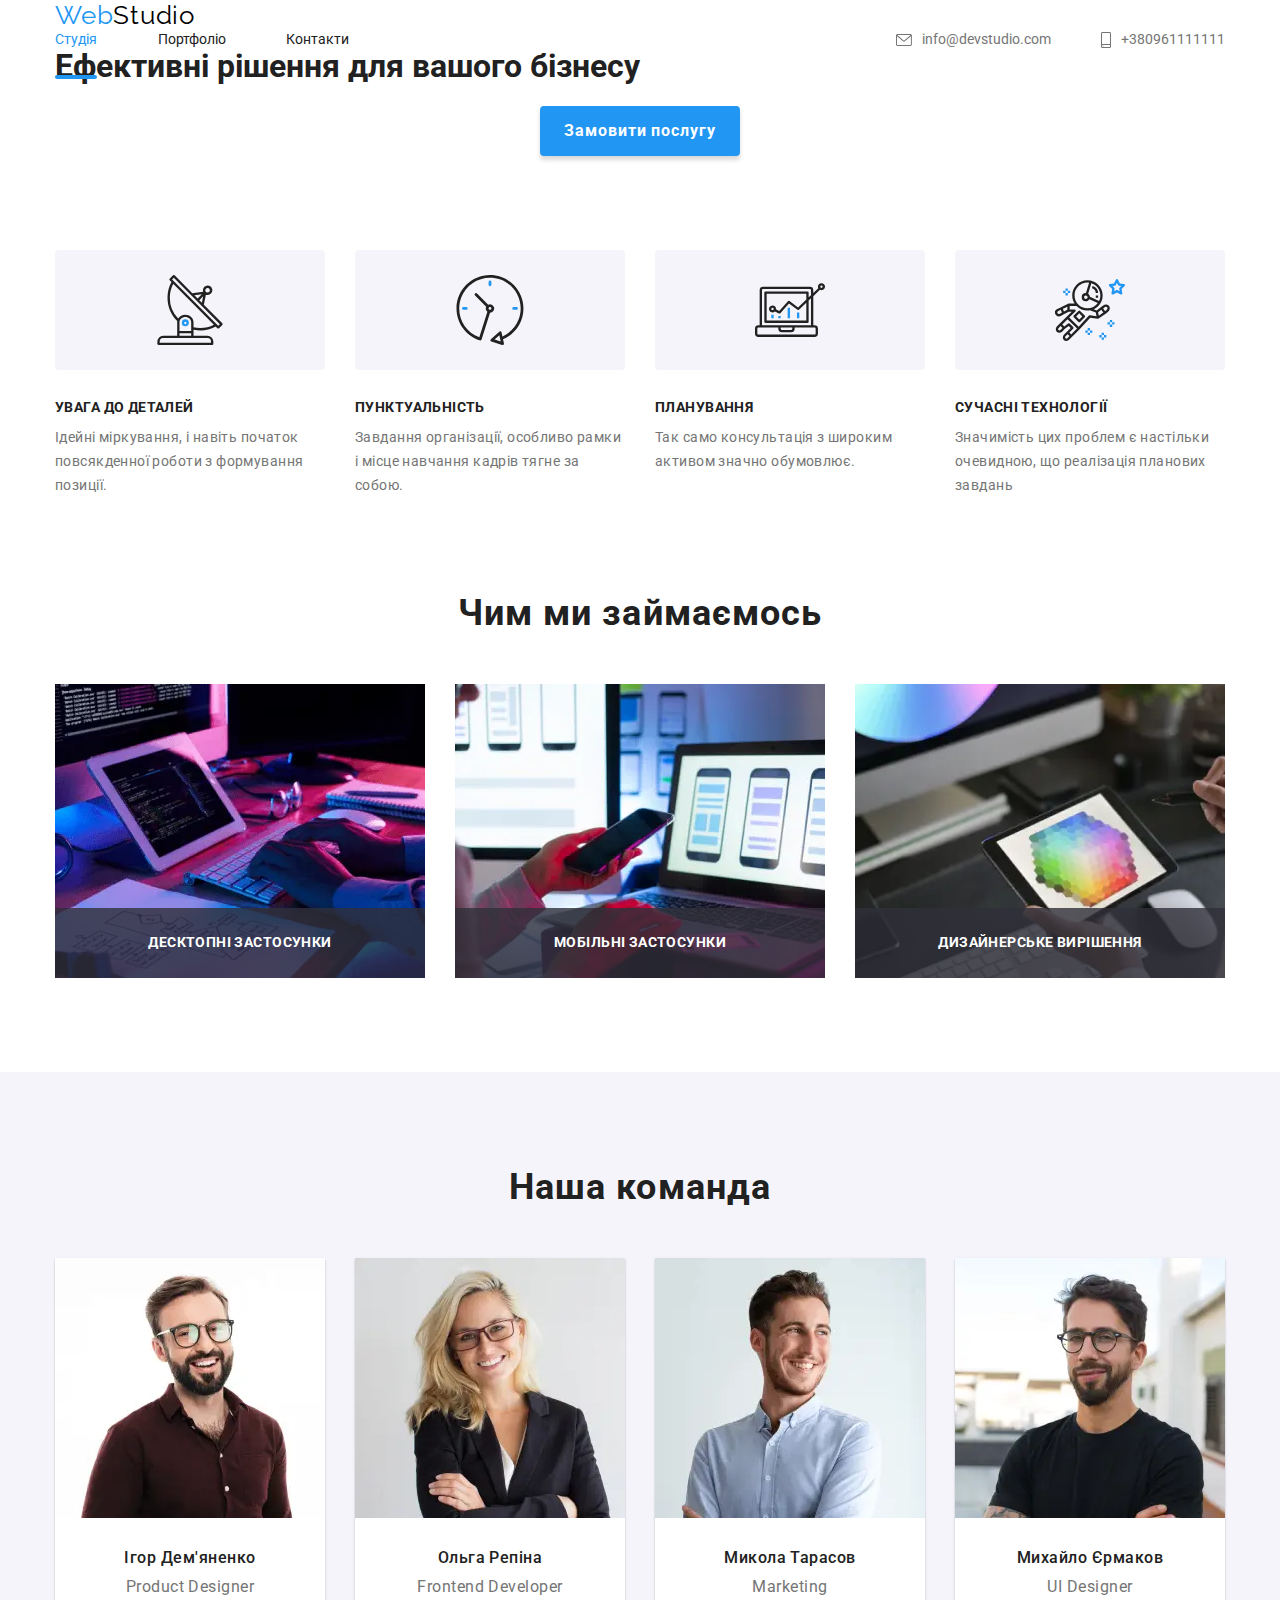
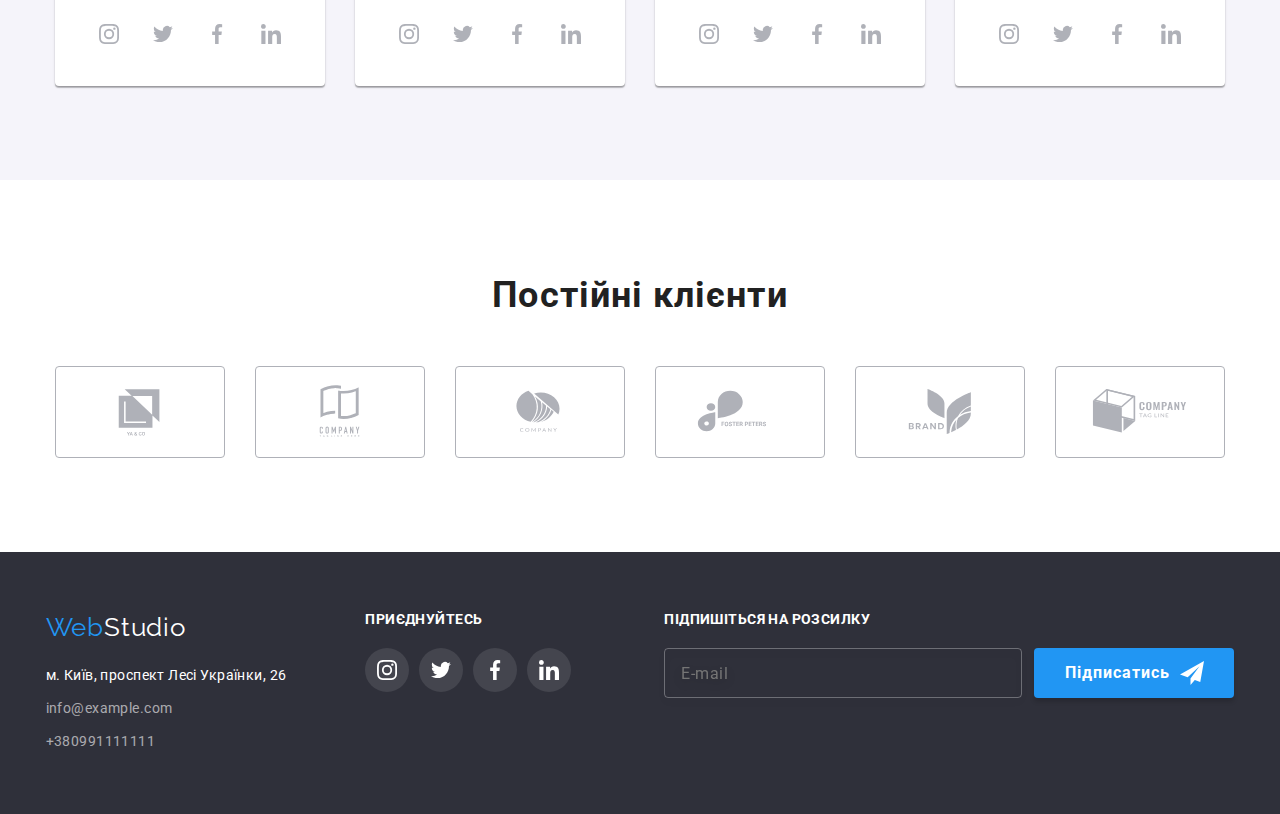
==== commit 3e129346: "hw8" ====
--- a/index.html
+++ b/index.html
@@ -9,7 +9,7 @@
     <meta charset="UTF-8" />
     <meta http-equiv="X-UA-Compatible" content="IE=edge" />
     <meta name="viewport" content="width=device-width, initial-scale=1.0" />
-    <title>Вебстудия</title>
+    <title>Вебстудія</title>
     <link rel="stylesheet" href="./css/main.min.css" />
     <link rel="preconnect" href="https://fonts.googleapis.com" />
     <link rel="preconnect" href="https://fonts.gstatic.com" crossorigin />
@@ -23,57 +23,46 @@
     />
   </head>
   <body>
-    <!-- Верхняя линия -->
-    <header class="page-header">
-      <div class="page-header__container container">
-        <nav class="page-header__nav">
-          <!-------Logo------------->
+    <header class="header">
+      <div class="header__container container">
+        <nav class="header__nav">
           <a href="./index.html" class="logo page-header__logo" lang="en">
             Web<span class="logo__part-end logo__part-end--black">Studio</span>
           </a>
-          <!-- -----------Mobile-menu-button-------------- -->
           <button
             type="button"
             class="menu-btn"
             aria-expanded="false"
             aria-controls="mobile_menu_thumb"
-            data-menu-button
-          >
-            <svg width="40px" height="40px" aria-label="Переключатель мобильного меню">
+            data-menu-button>
+            <svg width="40px" height="40px" aria-label="mobile menu switch">
               <use class="icon-cross" href="./images/icons.svg#icon-close_menu"></use>
               <use class="icon-menu" href="./images/icons.svg#icon-menu"></use>
             </svg>
           </button>
 
-          <!---------------Navigation-menu------------>
           <div class="mobile-menu-thumb" id="mobile_menu_thumb" data-menu>
             <ul class="site-nav-list">
               <li class="site-nav-list__item">
-                <a class="site-nav-list__link site-nav-list__link--current" href="index.html"
-                  >Студия</a
-                >
+                <a class="site-nav-list__link site-nav-list__link--current" href="index.html">Студія</a>
               </li>
               <li class="site-nav-list__item">
-                <a class="site-nav-list__link" href="./portfolio.html">Портфолио</a>
+                <a class="site-nav-list__link" href="./portfolio.html">Портфоліо</a>
               </li>
               <li class="site-nav-list__item">
-                <a class="site-nav-list__link" href="">Контакты</a>
+                <a class="site-nav-list__link" href="">Контакти</a>
               </li>
             </ul>
             <ul class="connection-list">
               <li class="connection-list__item">
                 <a class="connection-list__link" lang="en" href="mailto:info@devstudio.com"
                   ><svg class="connection-list__icon icon-envelope">
-                    <use href="./images/icons.svg#icon-envelope"></use></svg
-                  >info@devstudio.com</a
-                >
+                    <use href="./images/icons.svg#icon-envelope"></use></svg>info@devstudio.com</a>
               </li>
               <li class="connection-list__item">
                 <a class="connection-list__link tel-link" href="tel:+380961111111"
                   ><svg class="connection-list__icon icon-smartphone">
-                    <use href="./images/icons.svg#icon-smartphone"></use></svg
-                  >+380961111111</a
-                >
+                    <use href="./images/icons.svg#icon-smartphone"></use></svg>+380961111111</a>
               </li>
             </ul>
             <ul class="socwebs-list">
@@ -96,20 +85,62 @@
     </header>
 
     <main class="page-main">
-      <!-------- ГЕРОЙ------->
-      <section class="hero">
-        <div class="hero__overlay">
-          <div class="hero__container container">
-            <h1 class="hero__title">Эффективные решения для вашего бизнеса</h1>
-            <button class="btn" data-modal-open>Заказать услугу</button>
+      <section class="imposter">
+        <div class="imposter__overlay">
+          <div class="imposter__container container">
+            <h1 class="imposter__title">Ефективні рішення для вашого бізнесу</h1>
+            <button class="btn" data-modal-open>Замовити послугу</button>
           </div>
         </div>
       </section>
 
-      <!-- Особенности -->
+    <div class="backdrop is-hidden" data-modal>
+      <div class="modal">
+        <button class="btn-close" data-modal-close>
+          <svg class="btn-close__icon" width="11px" height="11px">
+            <use href="./images/icons.svg#icon-btn-close"></use>
+          </svg>
+        </button>
+        <form class="modal__form" autocomplete="off">
+          <p class="modal__title">Залиште свої дані, ми вам зателефонуємо</p>
+          <div class="modal__block">
+            <label class="modal__label" for="name">Ім'я</label>
+              <input class="modal__input" type="text" name="name" placeholder="" id="name_input" required />
+              <svg class="modal__icon" width="18" height="18">
+                <use href="./images/icons.svg#icon-person"></use>
+              </svg>
+          </div>
+          <div class="modal__block" autocomplete="off">
+            <label class="modal__label" for="tel">Телефон</label>
+              <input class="modal__input" type="tel" name="tel" placeholder="" id="tel_input" required/>
+              <svg class="modal__icon" width="18" height="18">
+                <use href="./images/icons.svg#icon-phone"></use>
+            </svg>
+            </div>
+          <div class="modal__block">
+            <label class="modal__label" for="mail_input">Пошта</label>
+              <input class="modal__input" type="email" name="email" placeholder="" class="mail-input" id="mail_input" required/>
+              <svg class="modal__icon" width="18" height="18">
+                <use href="./images/icons.svg#icon-email"></use>
+              </svg>
+          </div>
+          <div class="modal__block">
+            <label class="modal__label" for="comment_input">Коментар</label>
+            <textarea class="modal__textarea" name="comment" placeholder="Введіть текст" rows="7" id="comment_input"></textarea>
+          </div>
+          <label class="modal__checkbox" required/>
+            <span class="checkbox__icon"></span>
+            Погоджуюсь з розсилкою і приймаю
+            <a class="agreement-link" href="">Умови договору</a>
+          </label>
+
+          <button type="submit" class="btn">Відправити</button>
+        </form>
+      </div>
+    </div>
       <section class="feature-section section">
         <div class="container">
-          <h2 class="visually-hidden">Особенности</h2>
+          <h2 class="visually-hidden">Особливості</h2>
           <ul class="feature-list">
             <li class="feature-list__item">
               <div class="feature-list__thumb">
@@ -117,9 +148,9 @@
                   <use href="./images/icons.svg#icon-bgfeature1"></use>
                 </svg>
               </div>
-              <h3 class="feature-list__subtitle subtitle">Внимание к деталям</h3>
+              <h3 class="feature-list__subtitle subtitle">Увага до деталей</h3>
               <p class="feature-list__description">
-                Идейные соображения, а также начало повседневной работы по формированию позиции.
+                Ідейні міркування, і навіть початок повсякденної роботи з формування позиції.
               </p>
             </li>
             <li class="feature-list__item">
@@ -128,9 +159,9 @@
                   <use href="./images/icons.svg#icon-bgfeature2"></use>
                 </svg>
               </div>
-              <h3 class="feature-list__subtitle subtitle">Пунктуальность</h3>
+              <h3 class="feature-list__subtitle subtitle">Пунктуальність</h3>
               <p class="feature-list__description">
-                Задача организации, в особенности же рамки и место обучения кадров влечет за собой.
+                Завдання організації, особливо рамки і місце навчання кадрів тягне за собою.
               </p>
             </li>
             <li class="feature-list__item">
@@ -139,9 +170,9 @@
                   <use href="./images/icons.svg#icon-bgfeature3"></use>
                 </svg>
               </div>
-              <h3 class="feature-list__subtitle subtitle">Планирование</h3>
+              <h3 class="feature-list__subtitle subtitle">Планування</h3>
               <p class="feature-list__description">
-                Равным образом консультация с широким активом в значительной степени обуславливает.
+                Так само консультація з широким активом значно обумовлює.
               </p>
             </li>
             <li class="feature-list__item">
@@ -150,19 +181,18 @@
                   <use href="./images/icons.svg#icon-bgfeature4"></use>
                 </svg>
               </div>
-              <h3 class="feature-list__subtitle subtitle">Современные технологии</h3>
+              <h3 class="feature-list__subtitle subtitle">Сучасні технології</h3>
               <p class="feature-list__description">
-                Значимость этих проблем настолько очевидна, что реализация плановых заданий.
+                Значимість цих проблем є настільки очевидною, що реалізація планових завдань
               </p>
             </li>
           </ul>
         </div>
       </section>
 
-      <!-- Чем мы занимаемся -->
       <section class="our-work section">
         <div class="our-work__container container">
-          <h2 class="section__title">Чем мы занимаемся</h2>
+          <h2 class="section__title">Чим ми займаємось</h2>
           <ul class="our-work__list">
             <li class="our-work__item">
               <div class="example-thumb">
@@ -188,7 +218,7 @@
                   />
                 </picture>
                 <div class="example-thumb__description">
-                  <h3 class="example-thumb__title subtitle">Десктопные приложения</h3>
+                  <h3 class="example-thumb__title subtitle">Десктопні застосунки</h3>
                 </div>
               </div>
             </li>
@@ -216,7 +246,7 @@
                   />
                 </picture>
                 <div class="example-thumb__description">
-                  <h3 class="example-thumb__title subtitle">Мобильные приложения</h3>
+                  <h3 class="example-thumb__title subtitle">Мобільні застосунки</h3>
                 </div>
               </div>
             </li>
@@ -244,7 +274,7 @@
                   />
                 </picture>
                 <div class="example-thumb__description">
-                  <h3 class="example-thumb__title subtitle">Дизайнерские решения</h3>
+                  <h3 class="example-thumb__title subtitle">Дизайнерське вирішення</h3>
                 </div>
               </div>
             </li>
@@ -252,37 +282,12 @@
         </div>
       </section>
 
-      <!-- Наша команда -->
       <section class="team-section section">
         <div class="container">
           <h2 class="section__title">Наша команда</h2>
           <ul class="team-list">
             <li class="member-card">
               <picture class="member-card__photo">
-                <!-- <source
-                  srcset="
-                    ./images/members/member-Ihor-desktop.webp   270w,
-                    ./images/members/member-Ihor-tablet.webp    354w,
-                    ./images/members/member-Ihor-mobile.webp    450w,
-                    ./images/members/member-Ihor-desktop2x.webp 540w,
-                    ./images/members/member-Ihor-tablet2x.webp  708w,
-                    ./images/members/member-Ihor-mobile2x.webp  900w
-                  "
-                  sizes="(min-width: 1200px) 25vw, (min-width: 768px) 50vw, 100vw"
-                  type="image/webp"
-                />
-                <source
-                  srcset="
-                    ./images/members/member-Ihor-desktop.jpg   270w,
-                    ./images/members/member-Ihor-tablet.jpg    354w,
-                    ./images/members/member-Ihor-mobile.jpg    450w,
-                    ./images/members/member-Ihor-desktop2x.jpg 540w,
-                    ./images/members/member-Ihor-tablet2x.jpg  708w,
-                    ./images/members/member-Ihor-mobile2x.jpg  900w
-                  "
-                  sizes="(min-width: 1200px) 25vw, (min-width: 768px) 50vw, 100vw"
-                  type="image/jpg"
-                /> -->
                 <source
                   media="screen and (min-width: 1200px)"
                   srcset="
@@ -333,7 +338,7 @@
                 />
                 <img src="./images/members/member-Ihor-desktop.jpg" alt="Фото Игоря Демьяненко" />
               </picture>
-              <h3 class="member-card__name">Игорь Демьяненко</h3>
+              <h3 class="member-card__name">Ігор Дем'яненко</h3>
               <p class="member-card__position" lang="en">Product Designer</p>
               <ul class="soc-list">
                 <li class="soc-list__item">
@@ -392,30 +397,6 @@
             </li>
             <li class="member-card">
               <picture class="member-card__photo">
-                <!-- <source
-                  srcset="
-                    ./images/members/member-Olha-desktop.webp   270w,
-                    ./images/members/member-Olha-tablet.webp    354w,
-                    ./images/members/member-Olha-mobile.webp    450w,
-                    ./images/members/member-Olha-desktop2x.webp 540w,
-                    ./images/members/member-Olha-tablet2x.webp  708w,
-                    ./images/members/member-Olha-mobile2x.webp  900w
-                  "
-                  sizes="(min-width: 1200px) 25vw, (min-width: 768px) 50vw, 100vw"
-                  type="image/webp"
-                />
-                <source
-                  srcset="
-                    ./images/members/member-Olha-desktop.jpg   270w,
-                    ./images/members/member-Olha-tablet.jpg    354w,
-                    ./images/members/member-Olha-mobile.jpg    450w,
-                    ./images/members/member-Olha-desktop2x.jpg 540w,
-                    ./images/members/member-Olha-tablet2x.jpg  708w,
-                    ./images/members/member-Olha-mobile2x.jpg  900w
-                  "
-                  sizes="(min-width: 1200px) 25vw, (min-width: 768px) 50vw, 100vw"
-                  type="image/jpg"
-                /> -->
                 <source
                   media="screen and (min-width: 1200px)"
                   srcset="
@@ -467,7 +448,7 @@
                 <img src="./images/members/member-Olha-desktop.jpg" alt="Фото Ольги Репиной" />
               </picture>
 
-              <h3 class="member-card__name">Ольга Репина</h3>
+              <h3 class="member-card__name">Ольга Репіна</h3>
               <p class="member-card__position" lang="en">Frontend Developer</p>
               <ul class="soc-list">
                 <li class="soc-list__item">
@@ -526,30 +507,6 @@
             </li>
             <li class="member-card">
               <picture class="member-card__photo">
-                <!-- <source
-                  srcset="
-                    ./images/members/member-Nik-desktop.webp   270w,
-                    ./images/members/member-Nik-tablet.webp    354w,
-                    ./images/members/member-Nik-mobile.webp    450w,
-                    ./images/members/member-Nik-desktop2x.webp 540w,
-                    ./images/members/member-Nik-tablet2x.webp  708w,
-                    ./images/members/member-Nik-mobile2x.webp  900w
-                  "
-                  sizes="(min-width: 1200px) 25vw, (min-width: 768px) 50vw, 100vw"
-                  type="image/webp"
-                />
-                <source
-                  srcset="
-                    ./images/members/member-Nik-desktop.jpg   270w,
-                    ./images/members/member-Nik-desktop2x.jpg 354w,
-                    ./images/members/member-Nik-tablet.jpg    450w,
-                    ./images/members/member-Nik-tablet2x.jpg  540w,
-                    ./images/members/member-Nik-mobile.jpg    708w,
-                    ./images/members/member-Nik-mobile2x.jpg  900w
-                  "
-                  sizes="(min-width: 1200px) 25vw, (min-width: 768px) 50vw, 100vw"
-                  type="image/jpg"
-                /> -->
                 <source
                   media="screen and (min-width: 1200px)"
                   srcset="
@@ -604,7 +561,7 @@
                   sizes="(min-width: 1200px) 25vw, (min-width: 768px) 50vw, 100vw"
                 />
               </picture>
-              <h3 class="member-card__name">Николай Тарасов</h3>
+              <h3 class="member-card__name">Микола Тарасов</h3>
               <p class="member-card__position" lang="en">Marketing</p>
               <ul class="soc-list">
                 <li class="soc-list__item">
@@ -663,30 +620,6 @@
             </li>
             <li class="member-card">
               <picture class="member-card__photo">
-                <!-- <source
-                  srcset="
-                    ./images/members/member-Mike-desktop.webp   270w,
-                    ./images/members/member-Mike-tablet.webp    354w,
-                    ./images/members/member-Mike-mobile.webp    450w,
-                    ./images/members/member-Mike-desktop2x.webp 540w,
-                    ./images/members/member-Mike-tablet2x.webp  708w,
-                    ./images/members/member-Mike-mobile2x.webp  900w
-                  "
-                  sizes="(min-width: 1200px) 25vw, (min-width: 768px) 50vw, 100vw"
-                  type="image/webp"
-                />
-                <source
-                  srcset="
-                    ./images/members/member-Mike-desktop.jpg   270w,
-                    ./images/members/member-Mike-tablet.jpg    354w,
-                    ./images/members/member-Mike-mobile.jpg    450w,
-                    ./images/members/member-Mike-desktop2x.jpg 540w,
-                    ./images/members/member-Mike-tablet2x.jpg  708w,
-                    ./images/members/member-Mike-mobile2x.jpg  900w
-                  "
-                  sizes="(min-width: 1200px) 25vw, (min-width: 768px) 50vw, 100vw"
-                  type="image/jpg"
-                /> -->
                 <source
                   media="screen and (min-width: 1200px)"
                   srcset="
@@ -737,7 +670,7 @@
                 />
                 <img src="./images/members/member-Mike-desktop.jpg" alt="Фото Михаила Ермакова" />
               </picture>
-              <h3 class="member-card__name">Михаил Ермаков</h3>
+              <h3 class="member-card__name">Михайло Єрмаков</h3>
               <p class="member-card__position" lang="en">UI Designer</p>
               <ul class="soc-list">
                 <li class="soc-list__item">
@@ -798,10 +731,9 @@
         </div>
       </section>
 
-      <!-- Постоянные клиенты --------------->
       <section class="section">
         <div class="container">
-          <h2 class="section__title">Постоянные клиенты</h2>
+          <h2 class="section__title">Постійні клієнти</h2>
           <ul class="customer-list">
             <li tabindex="0" class="customer-list__item">
               <a tabindex="1" class="customer-link link" href="">
@@ -849,26 +781,22 @@
         </div>
       </section>
     </main>
-
-    <!-- Подвал -->
     <footer class="footer">
       <div class="footer-container container">
         <div class="footer__contacts">
-          <!--Logo-->
           <a href="./index.html" class="logo" lang="en">
             Web<span class="logo__part-end logo__part-end--white">Studio</span>
           </a>
           <!-- Contact address -->
           <address class="footer__address">
-            <p class="map-address">г. Киев, пр-т Леси Украинки, 26</p>
+            <p class="map-address">м. Київ, проспект Лесі Українки, 26</p>
             <a class="contact-link" href="mailto:info@example.com">info@example.com</a>
             <a class="contact-link" href="tel:+380991111111">+380991111111</a>
           </address>
         </div>
 
-        <!-- ПРИСОЕДИНЯЙТЕСЬ  -->
         <div class="footer__join">
-          <p class="footer__subtitle">Присоединяйтесь</p>
+          <p class="footer__subtitle">Приєднуйтесь</p>
           <ul class="soc-list">
             <li class="soc-list__item">
               <a
@@ -925,9 +853,8 @@
           </ul>
         </div>
 
-        <!-- ПОДПИШИТЕСЬ НА РАССЫЛКУ -->
         <form сlass="subscribe">
-          <p class="footer__subtitle">Подпишитесь на рассылку</p>
+          <p class="footer__subtitle">Підпишіться на розсилку</p>
           <label class="subscribe__label">
             <input
               type="email"
@@ -937,7 +864,7 @@
               required=""
             />
             <button class="btn" type="submit">
-              Подписаться
+              Підписатись
               <svg class="send-icon" width="24px" height="24px">
                 <use href="./images/icons.svg#icon-send"></use>
               </svg>
@@ -946,95 +873,6 @@
         </form>
       </div>
     </footer>
-
-    <!-- ----- Бэкдроп с модалкой----- -->
-    <div class="backdrop is-hidden" data-modal>
-      <div class="modal">
-        <button class="btn-close" data-modal-close>
-          <svg class="btn-close__icon" width="11px" height="11px">
-            <use href="./images/icons.svg#icon-btn-close"></use>
-          </svg>
-        </button>
-        <form class="order-form" autocomplete="off">
-          <p class="order-form__head">Оставьте свои данные, мы вам перезвоним</p>
-          <div class="form-field">
-            <label class="form-field__label" for="name_input">Имя</label>
-            <div class="input-wrap">
-              <input
-                class="form-field__input"
-                type="text"
-                name="name"
-                placeholder=""
-                id="name_input"
-                required
-              />
-              <svg class="form-field__icon" width="18" height="18">
-                <use href="./images/icons.svg#icon-person"></use>
-              </svg>
-            </div>
-          </div>
-          <div class="form-field" autocomplete="off">
-            <label class="form-field__label" for="tel_input">Телефон</label>
-            <div class="input-wrap">
-              <input
-                class="form-field__input"
-                type="tel"
-                name="tel"
-                placeholder=""
-                id="tel_input"
-                required
-              />
-              <svg class="form-field__icon" width="18" height="18">
-                <use href="./images/icons.svg#icon-phone"></use>
-              </svg>
-            </div>
-          </div>
-
-          <div class="form-field">
-            <label class="form-field__label" for="mail_input">Почта</label>
-            <div class="input-wrap">
-              <input
-                class="form-field__input"
-                type="email"
-                name="email"
-                placeholder=""
-                class="mail-input"
-                id="mail_input"
-                required
-              />
-              <svg class="form-field__icon" width="18" height="18">
-                <use href="./images/icons.svg#icon-email"></use>
-              </svg>
-            </div>
-          </div>
-
-          <div class="form-field">
-            <label class="form-field__label" for="comment_input">Комментарий</label>
-            <textarea
-              class="form-field__textarea"
-              name="comment"
-              placeholder="Введите текст"
-              rows="7"
-              id="comment_input"
-            ></textarea>
-          </div>
-
-          <label class="checkbox">
-            <input
-              class="visually-hidden checkbox__input"
-              type="checkbox"
-              name="checkbox-input"
-              required
-            />
-            <span class="checkbox__icon"></span>
-            Соглашаюсь с рассылкой и принимаю&nbsp
-            <a class="agreement-link" href="">Условия договора</a>
-          </label>
-
-          <button type="submit" class="btn">Отправить</button>
-        </form>
-      </div>
-    </div>
     <script src="./js/modal.js"></script>
     <script src="./js/mobile-menu.js"></script>
   </body>
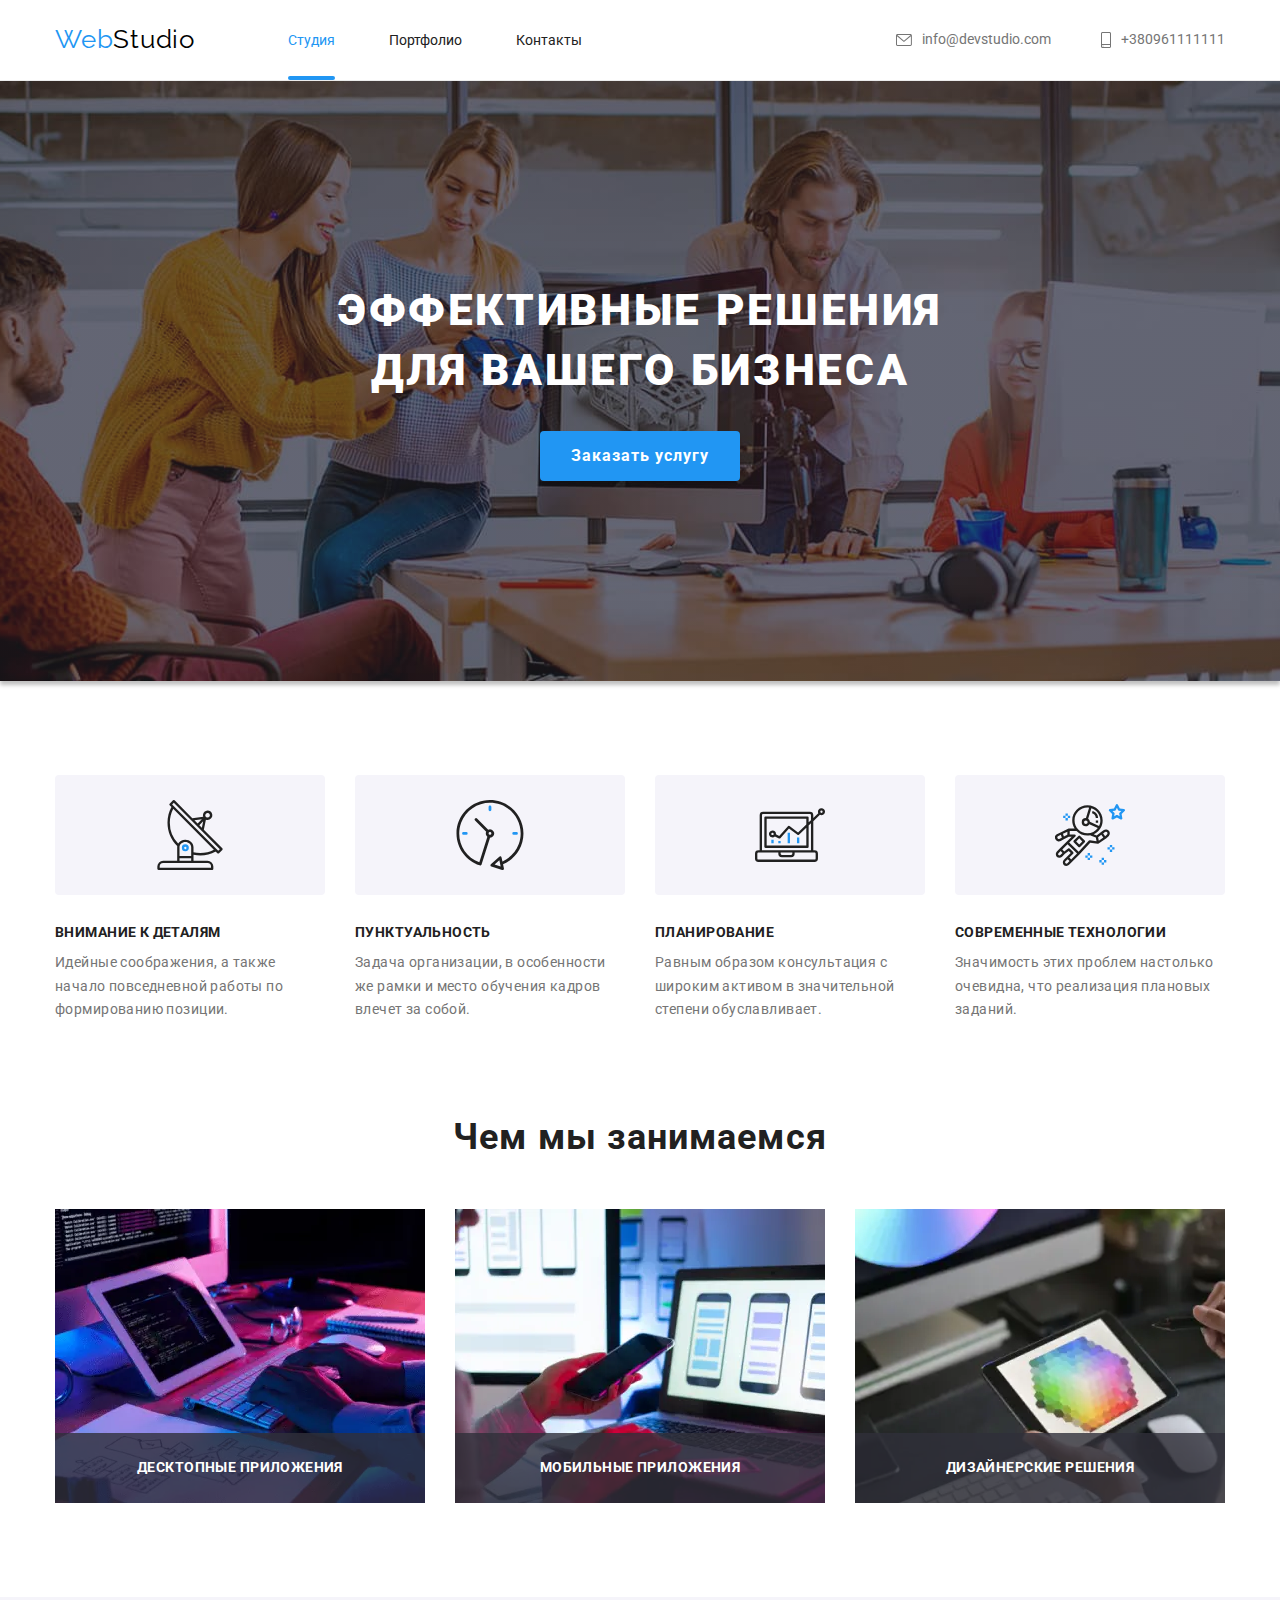
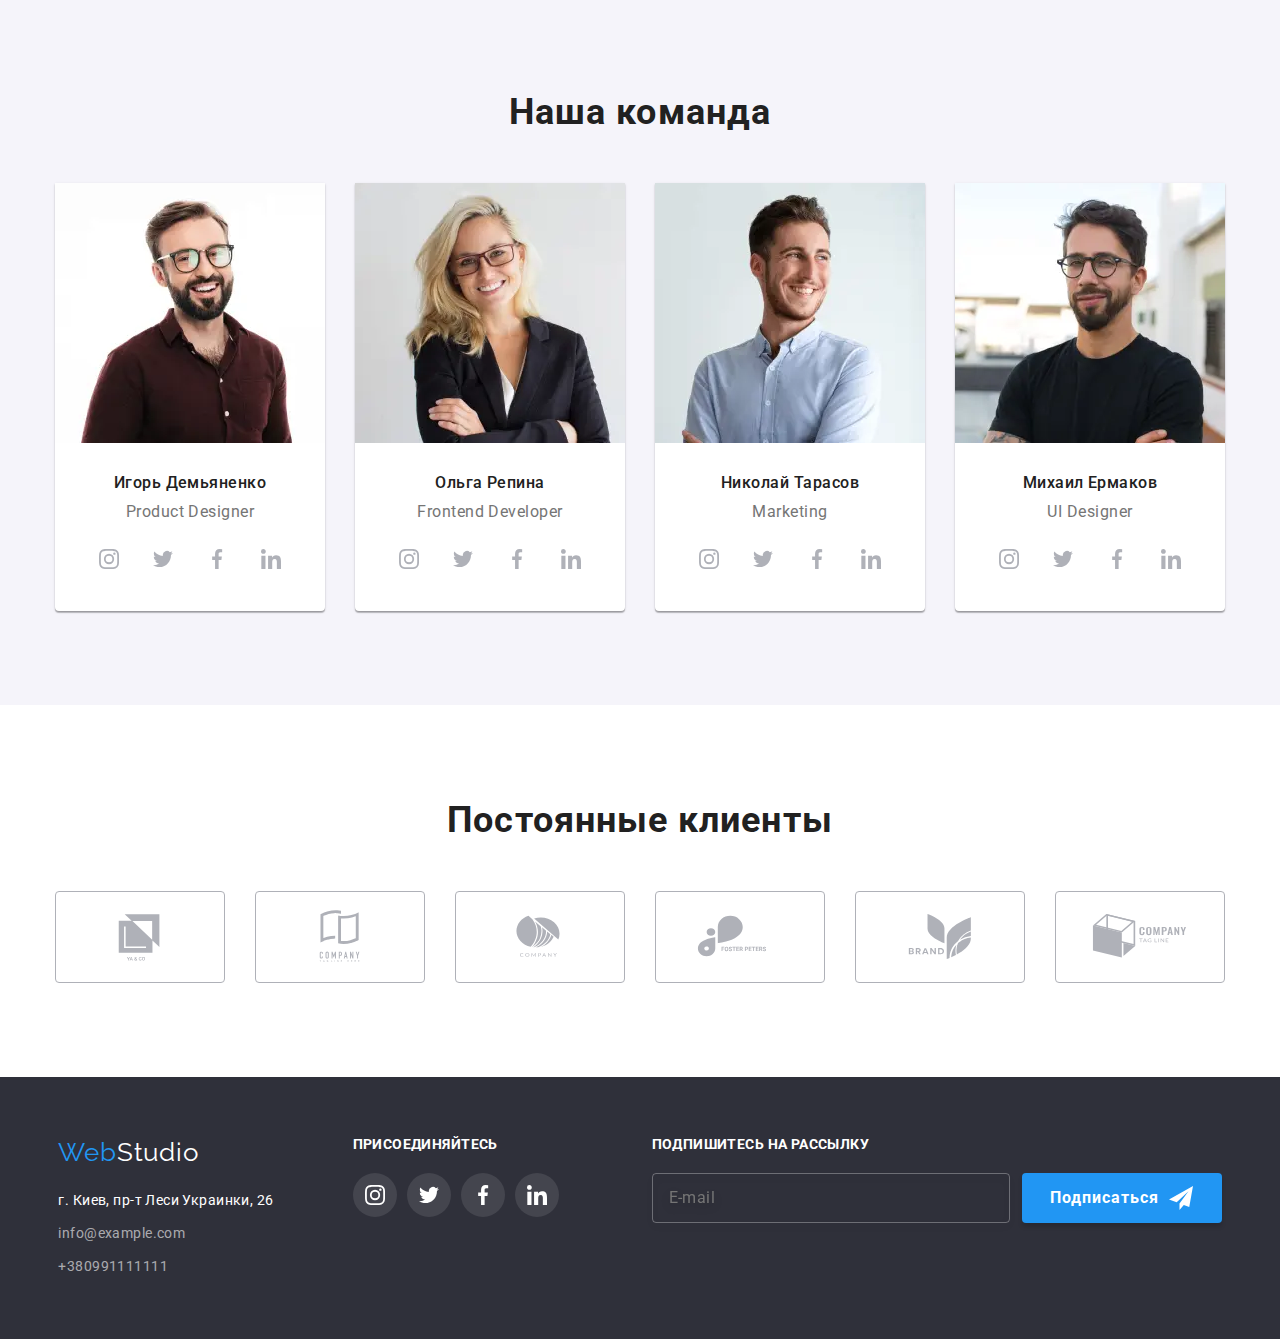
==== commit 81810a1f: "HW8" ====
--- a/index.html
+++ b/index.html
@@ -9,7 +9,7 @@
     <meta charset="UTF-8" />
     <meta http-equiv="X-UA-Compatible" content="IE=edge" />
     <meta name="viewport" content="width=device-width, initial-scale=1.0" />
-    <title>Вебстудія</title>
+    <title>Вебстудия</title>
     <link rel="stylesheet" href="./css/main.min.css" />
     <link rel="preconnect" href="https://fonts.googleapis.com" />
     <link rel="preconnect" href="https://fonts.gstatic.com" crossorigin />
@@ -23,46 +23,57 @@
     />
   </head>
   <body>
-    <header class="header">
-      <div class="header__container container">
-        <nav class="header__nav">
+    <!-- Верхняя линия -->
+    <header class="page-header">
+      <div class="page-header__container container">
+        <nav class="page-header__nav">
+          <!-------Logo------------->
           <a href="./index.html" class="logo page-header__logo" lang="en">
             Web<span class="logo__part-end logo__part-end--black">Studio</span>
           </a>
+          <!-- -----------Mobile-menu-button-------------- -->
           <button
             type="button"
             class="menu-btn"
             aria-expanded="false"
             aria-controls="mobile_menu_thumb"
-            data-menu-button>
-            <svg width="40px" height="40px" aria-label="mobile menu switch">
+            data-menu-button
+          >
+            <svg width="40px" height="40px" aria-label="Переключатель мобильного меню">
               <use class="icon-cross" href="./images/icons.svg#icon-close_menu"></use>
               <use class="icon-menu" href="./images/icons.svg#icon-menu"></use>
             </svg>
           </button>
 
+          <!---------------Navigation-menu------------>
           <div class="mobile-menu-thumb" id="mobile_menu_thumb" data-menu>
             <ul class="site-nav-list">
               <li class="site-nav-list__item">
-                <a class="site-nav-list__link site-nav-list__link--current" href="index.html">Студія</a>
+                <a class="site-nav-list__link site-nav-list__link--current" href="index.html"
+                  >Студия</a
+                >
               </li>
               <li class="site-nav-list__item">
-                <a class="site-nav-list__link" href="./portfolio.html">Портфоліо</a>
+                <a class="site-nav-list__link" href="./portfolio.html">Портфолио</a>
               </li>
               <li class="site-nav-list__item">
-                <a class="site-nav-list__link" href="">Контакти</a>
+                <a class="site-nav-list__link" href="">Контакты</a>
               </li>
             </ul>
             <ul class="connection-list">
               <li class="connection-list__item">
                 <a class="connection-list__link" lang="en" href="mailto:info@devstudio.com"
                   ><svg class="connection-list__icon icon-envelope">
-                    <use href="./images/icons.svg#icon-envelope"></use></svg>info@devstudio.com</a>
+                    <use href="./images/icons.svg#icon-envelope"></use></svg
+                  >info@devstudio.com</a
+                >
               </li>
               <li class="connection-list__item">
                 <a class="connection-list__link tel-link" href="tel:+380961111111"
                   ><svg class="connection-list__icon icon-smartphone">
-                    <use href="./images/icons.svg#icon-smartphone"></use></svg>+380961111111</a>
+                    <use href="./images/icons.svg#icon-smartphone"></use></svg
+                  >+380961111111</a
+                >
               </li>
             </ul>
             <ul class="socwebs-list">
@@ -85,62 +96,20 @@
     </header>
 
     <main class="page-main">
-      <section class="imposter">
-        <div class="imposter__overlay">
-          <div class="imposter__container container">
-            <h1 class="imposter__title">Ефективні рішення для вашого бізнесу</h1>
-            <button class="btn" data-modal-open>Замовити послугу</button>
+      <!-------- ГЕРОЙ------->
+      <section class="hero">
+        <div class="hero__overlay">
+          <div class="hero__container container">
+            <h1 class="hero__title">Эффективные решения для вашего бизнеса</h1>
+            <button class="btn" data-modal-open>Заказать услугу</button>
           </div>
         </div>
       </section>
 
-    <div class="backdrop is-hidden" data-modal>
-      <div class="modal">
-        <button class="btn-close" data-modal-close>
-          <svg class="btn-close__icon" width="11px" height="11px">
-            <use href="./images/icons.svg#icon-btn-close"></use>
-          </svg>
-        </button>
-        <form class="modal__form" autocomplete="off">
-          <p class="modal__title">Залиште свої дані, ми вам зателефонуємо</p>
-          <div class="modal__block">
-            <label class="modal__label" for="name">Ім'я</label>
-              <input class="modal__input" type="text" name="name" placeholder="" id="name_input" required />
-              <svg class="modal__icon" width="18" height="18">
-                <use href="./images/icons.svg#icon-person"></use>
-              </svg>
-          </div>
-          <div class="modal__block" autocomplete="off">
-            <label class="modal__label" for="tel">Телефон</label>
-              <input class="modal__input" type="tel" name="tel" placeholder="" id="tel_input" required/>
-              <svg class="modal__icon" width="18" height="18">
-                <use href="./images/icons.svg#icon-phone"></use>
-            </svg>
-            </div>
-          <div class="modal__block">
-            <label class="modal__label" for="mail_input">Пошта</label>
-              <input class="modal__input" type="email" name="email" placeholder="" class="mail-input" id="mail_input" required/>
-              <svg class="modal__icon" width="18" height="18">
-                <use href="./images/icons.svg#icon-email"></use>
-              </svg>
-          </div>
-          <div class="modal__block">
-            <label class="modal__label" for="comment_input">Коментар</label>
-            <textarea class="modal__textarea" name="comment" placeholder="Введіть текст" rows="7" id="comment_input"></textarea>
-          </div>
-          <label class="modal__checkbox" required/>
-            <span class="checkbox__icon"></span>
-            Погоджуюсь з розсилкою і приймаю
-            <a class="agreement-link" href="">Умови договору</a>
-          </label>
-
-          <button type="submit" class="btn">Відправити</button>
-        </form>
-      </div>
-    </div>
+      <!-- Особенности -->
       <section class="feature-section section">
         <div class="container">
-          <h2 class="visually-hidden">Особливості</h2>
+          <h2 class="visually-hidden">Особенности</h2>
           <ul class="feature-list">
             <li class="feature-list__item">
               <div class="feature-list__thumb">
@@ -148,9 +117,9 @@
                   <use href="./images/icons.svg#icon-bgfeature1"></use>
                 </svg>
               </div>
-              <h3 class="feature-list__subtitle subtitle">Увага до деталей</h3>
+              <h3 class="feature-list__subtitle subtitle">Внимание к деталям</h3>
               <p class="feature-list__description">
-                Ідейні міркування, і навіть початок повсякденної роботи з формування позиції.
+                Идейные соображения, а также начало повседневной работы по формированию позиции.
               </p>
             </li>
             <li class="feature-list__item">
@@ -159,9 +128,9 @@
                   <use href="./images/icons.svg#icon-bgfeature2"></use>
                 </svg>
               </div>
-              <h3 class="feature-list__subtitle subtitle">Пунктуальність</h3>
+              <h3 class="feature-list__subtitle subtitle">Пунктуальность</h3>
               <p class="feature-list__description">
-                Завдання організації, особливо рамки і місце навчання кадрів тягне за собою.
+                Задача организации, в особенности же рамки и место обучения кадров влечет за собой.
               </p>
             </li>
             <li class="feature-list__item">
@@ -170,9 +139,9 @@
                   <use href="./images/icons.svg#icon-bgfeature3"></use>
                 </svg>
               </div>
-              <h3 class="feature-list__subtitle subtitle">Планування</h3>
+              <h3 class="feature-list__subtitle subtitle">Планирование</h3>
               <p class="feature-list__description">
-                Так само консультація з широким активом значно обумовлює.
+                Равным образом консультация с широким активом в значительной степени обуславливает.
               </p>
             </li>
             <li class="feature-list__item">
@@ -181,18 +150,19 @@
                   <use href="./images/icons.svg#icon-bgfeature4"></use>
                 </svg>
               </div>
-              <h3 class="feature-list__subtitle subtitle">Сучасні технології</h3>
+              <h3 class="feature-list__subtitle subtitle">Современные технологии</h3>
               <p class="feature-list__description">
-                Значимість цих проблем є настільки очевидною, що реалізація планових завдань
+                Значимость этих проблем настолько очевидна, что реализация плановых заданий.
               </p>
             </li>
           </ul>
         </div>
       </section>
 
+      <!-- Чем мы занимаемся -->
       <section class="our-work section">
         <div class="our-work__container container">
-          <h2 class="section__title">Чим ми займаємось</h2>
+          <h2 class="section__title">Чем мы занимаемся</h2>
           <ul class="our-work__list">
             <li class="our-work__item">
               <div class="example-thumb">
@@ -218,7 +188,7 @@
                   />
                 </picture>
                 <div class="example-thumb__description">
-                  <h3 class="example-thumb__title subtitle">Десктопні застосунки</h3>
+                  <h3 class="example-thumb__title subtitle">Десктопные приложения</h3>
                 </div>
               </div>
             </li>
@@ -246,7 +216,7 @@
                   />
                 </picture>
                 <div class="example-thumb__description">
-                  <h3 class="example-thumb__title subtitle">Мобільні застосунки</h3>
+                  <h3 class="example-thumb__title subtitle">Мобильные приложения</h3>
                 </div>
               </div>
             </li>
@@ -274,7 +244,7 @@
                   />
                 </picture>
                 <div class="example-thumb__description">
-                  <h3 class="example-thumb__title subtitle">Дизайнерське вирішення</h3>
+                  <h3 class="example-thumb__title subtitle">Дизайнерские решения</h3>
                 </div>
               </div>
             </li>
@@ -282,12 +252,37 @@
         </div>
       </section>
 
+      <!-- Наша команда -->
       <section class="team-section section">
         <div class="container">
           <h2 class="section__title">Наша команда</h2>
           <ul class="team-list">
             <li class="member-card">
               <picture class="member-card__photo">
+                <!-- <source
+                  srcset="
+                    ./images/members/member-Ihor-desktop.webp   270w,
+                    ./images/members/member-Ihor-tablet.webp    354w,
+                    ./images/members/member-Ihor-mobile.webp    450w,
+                    ./images/members/member-Ihor-desktop2x.webp 540w,
+                    ./images/members/member-Ihor-tablet2x.webp  708w,
+                    ./images/members/member-Ihor-mobile2x.webp  900w
+                  "
+                  sizes="(min-width: 1200px) 25vw, (min-width: 768px) 50vw, 100vw"
+                  type="image/webp"
+                />
+                <source
+                  srcset="
+                    ./images/members/member-Ihor-desktop.jpg   270w,
+                    ./images/members/member-Ihor-tablet.jpg    354w,
+                    ./images/members/member-Ihor-mobile.jpg    450w,
+                    ./images/members/member-Ihor-desktop2x.jpg 540w,
+                    ./images/members/member-Ihor-tablet2x.jpg  708w,
+                    ./images/members/member-Ihor-mobile2x.jpg  900w
+                  "
+                  sizes="(min-width: 1200px) 25vw, (min-width: 768px) 50vw, 100vw"
+                  type="image/jpg"
+                /> -->
                 <source
                   media="screen and (min-width: 1200px)"
                   srcset="
@@ -338,7 +333,7 @@
                 />
                 <img src="./images/members/member-Ihor-desktop.jpg" alt="Фото Игоря Демьяненко" />
               </picture>
-              <h3 class="member-card__name">Ігор Дем'яненко</h3>
+              <h3 class="member-card__name">Игорь Демьяненко</h3>
               <p class="member-card__position" lang="en">Product Designer</p>
               <ul class="soc-list">
                 <li class="soc-list__item">
@@ -397,6 +392,30 @@
             </li>
             <li class="member-card">
               <picture class="member-card__photo">
+                <!-- <source
+                  srcset="
+                    ./images/members/member-Olha-desktop.webp   270w,
+                    ./images/members/member-Olha-tablet.webp    354w,
+                    ./images/members/member-Olha-mobile.webp    450w,
+                    ./images/members/member-Olha-desktop2x.webp 540w,
+                    ./images/members/member-Olha-tablet2x.webp  708w,
+                    ./images/members/member-Olha-mobile2x.webp  900w
+                  "
+                  sizes="(min-width: 1200px) 25vw, (min-width: 768px) 50vw, 100vw"
+                  type="image/webp"
+                />
+                <source
+                  srcset="
+                    ./images/members/member-Olha-desktop.jpg   270w,
+                    ./images/members/member-Olha-tablet.jpg    354w,
+                    ./images/members/member-Olha-mobile.jpg    450w,
+                    ./images/members/member-Olha-desktop2x.jpg 540w,
+                    ./images/members/member-Olha-tablet2x.jpg  708w,
+                    ./images/members/member-Olha-mobile2x.jpg  900w
+                  "
+                  sizes="(min-width: 1200px) 25vw, (min-width: 768px) 50vw, 100vw"
+                  type="image/jpg"
+                /> -->
                 <source
                   media="screen and (min-width: 1200px)"
                   srcset="
@@ -448,7 +467,7 @@
                 <img src="./images/members/member-Olha-desktop.jpg" alt="Фото Ольги Репиной" />
               </picture>
 
-              <h3 class="member-card__name">Ольга Репіна</h3>
+              <h3 class="member-card__name">Ольга Репина</h3>
               <p class="member-card__position" lang="en">Frontend Developer</p>
               <ul class="soc-list">
                 <li class="soc-list__item">
@@ -507,6 +526,30 @@
             </li>
             <li class="member-card">
               <picture class="member-card__photo">
+                <!-- <source
+                  srcset="
+                    ./images/members/member-Nik-desktop.webp   270w,
+                    ./images/members/member-Nik-tablet.webp    354w,
+                    ./images/members/member-Nik-mobile.webp    450w,
+                    ./images/members/member-Nik-desktop2x.webp 540w,
+                    ./images/members/member-Nik-tablet2x.webp  708w,
+                    ./images/members/member-Nik-mobile2x.webp  900w
+                  "
+                  sizes="(min-width: 1200px) 25vw, (min-width: 768px) 50vw, 100vw"
+                  type="image/webp"
+                />
+                <source
+                  srcset="
+                    ./images/members/member-Nik-desktop.jpg   270w,
+                    ./images/members/member-Nik-desktop2x.jpg 354w,
+                    ./images/members/member-Nik-tablet.jpg    450w,
+                    ./images/members/member-Nik-tablet2x.jpg  540w,
+                    ./images/members/member-Nik-mobile.jpg    708w,
+                    ./images/members/member-Nik-mobile2x.jpg  900w
+                  "
+                  sizes="(min-width: 1200px) 25vw, (min-width: 768px) 50vw, 100vw"
+                  type="image/jpg"
+                /> -->
                 <source
                   media="screen and (min-width: 1200px)"
                   srcset="
@@ -561,7 +604,7 @@
                   sizes="(min-width: 1200px) 25vw, (min-width: 768px) 50vw, 100vw"
                 />
               </picture>
-              <h3 class="member-card__name">Микола Тарасов</h3>
+              <h3 class="member-card__name">Николай Тарасов</h3>
               <p class="member-card__position" lang="en">Marketing</p>
               <ul class="soc-list">
                 <li class="soc-list__item">
@@ -620,6 +663,30 @@
             </li>
             <li class="member-card">
               <picture class="member-card__photo">
+                <!-- <source
+                  srcset="
+                    ./images/members/member-Mike-desktop.webp   270w,
+                    ./images/members/member-Mike-tablet.webp    354w,
+                    ./images/members/member-Mike-mobile.webp    450w,
+                    ./images/members/member-Mike-desktop2x.webp 540w,
+                    ./images/members/member-Mike-tablet2x.webp  708w,
+                    ./images/members/member-Mike-mobile2x.webp  900w
+                  "
+                  sizes="(min-width: 1200px) 25vw, (min-width: 768px) 50vw, 100vw"
+                  type="image/webp"
+                />
+                <source
+                  srcset="
+                    ./images/members/member-Mike-desktop.jpg   270w,
+                    ./images/members/member-Mike-tablet.jpg    354w,
+                    ./images/members/member-Mike-mobile.jpg    450w,
+                    ./images/members/member-Mike-desktop2x.jpg 540w,
+                    ./images/members/member-Mike-tablet2x.jpg  708w,
+                    ./images/members/member-Mike-mobile2x.jpg  900w
+                  "
+                  sizes="(min-width: 1200px) 25vw, (min-width: 768px) 50vw, 100vw"
+                  type="image/jpg"
+                /> -->
                 <source
                   media="screen and (min-width: 1200px)"
                   srcset="
@@ -670,7 +737,7 @@
                 />
                 <img src="./images/members/member-Mike-desktop.jpg" alt="Фото Михаила Ермакова" />
               </picture>
-              <h3 class="member-card__name">Михайло Єрмаков</h3>
+              <h3 class="member-card__name">Михаил Ермаков</h3>
               <p class="member-card__position" lang="en">UI Designer</p>
               <ul class="soc-list">
                 <li class="soc-list__item">
@@ -731,9 +798,10 @@
         </div>
       </section>
 
+      <!-- Постоянные клиенты --------------->
       <section class="section">
         <div class="container">
-          <h2 class="section__title">Постійні клієнти</h2>
+          <h2 class="section__title">Постоянные клиенты</h2>
           <ul class="customer-list">
             <li tabindex="0" class="customer-list__item">
               <a tabindex="1" class="customer-link link" href="">
@@ -781,22 +849,26 @@
         </div>
       </section>
     </main>
+
+    <!-- Подвал -->
     <footer class="footer">
       <div class="footer-container container">
         <div class="footer__contacts">
+          <!--Logo-->
           <a href="./index.html" class="logo" lang="en">
             Web<span class="logo__part-end logo__part-end--white">Studio</span>
           </a>
           <!-- Contact address -->
           <address class="footer__address">
-            <p class="map-address">м. Київ, проспект Лесі Українки, 26</p>
+            <p class="map-address">г. Киев, пр-т Леси Украинки, 26</p>
             <a class="contact-link" href="mailto:info@example.com">info@example.com</a>
             <a class="contact-link" href="tel:+380991111111">+380991111111</a>
           </address>
         </div>
 
+        <!-- ПРИСОЕДИНЯЙТЕСЬ  -->
         <div class="footer__join">
-          <p class="footer__subtitle">Приєднуйтесь</p>
+          <p class="footer__subtitle">Присоединяйтесь</p>
           <ul class="soc-list">
             <li class="soc-list__item">
               <a
@@ -853,8 +925,9 @@
           </ul>
         </div>
 
+        <!-- ПОДПИШИТЕСЬ НА РАССЫЛКУ -->
         <form сlass="subscribe">
-          <p class="footer__subtitle">Підпишіться на розсилку</p>
+          <p class="footer__subtitle">Подпишитесь на рассылку</p>
           <label class="subscribe__label">
             <input
               type="email"
@@ -864,7 +937,7 @@
               required=""
             />
             <button class="btn" type="submit">
-              Підписатись
+              Подписаться
               <svg class="send-icon" width="24px" height="24px">
                 <use href="./images/icons.svg#icon-send"></use>
               </svg>
@@ -873,6 +946,95 @@
         </form>
       </div>
     </footer>
+
+    <!-- ----- Бэкдроп с модалкой----- -->
+    <div class="backdrop is-hidden" data-modal>
+      <div class="modal">
+        <button class="btn-close" data-modal-close>
+          <svg class="btn-close__icon" width="11px" height="11px">
+            <use href="./images/icons.svg#icon-btn-close"></use>
+          </svg>
+        </button>
+        <form class="order-form" autocomplete="off">
+          <p class="order-form__head">Оставьте свои данные, мы вам перезвоним</p>
+          <div class="form-field">
+            <label class="form-field__label" for="name_input">Имя</label>
+            <div class="input-wrap">
+              <input
+                class="form-field__input"
+                type="text"
+                name="name"
+                placeholder=""
+                id="name_input"
+                required
+              />
+              <svg class="form-field__icon" width="18" height="18">
+                <use href="./images/icons.svg#icon-person"></use>
+              </svg>
+            </div>
+          </div>
+          <div class="form-field" autocomplete="off">
+            <label class="form-field__label" for="tel_input">Телефон</label>
+            <div class="input-wrap">
+              <input
+                class="form-field__input"
+                type="tel"
+                name="tel"
+                placeholder=""
+                id="tel_input"
+                required
+              />
+              <svg class="form-field__icon" width="18" height="18">
+                <use href="./images/icons.svg#icon-phone"></use>
+              </svg>
+            </div>
+          </div>
+
+          <div class="form-field">
+            <label class="form-field__label" for="mail_input">Почта</label>
+            <div class="input-wrap">
+              <input
+                class="form-field__input"
+                type="email"
+                name="email"
+                placeholder=""
+                class="mail-input"
+                id="mail_input"
+                required
+              />
+              <svg class="form-field__icon" width="18" height="18">
+                <use href="./images/icons.svg#icon-email"></use>
+              </svg>
+            </div>
+          </div>
+
+          <div class="form-field">
+            <label class="form-field__label" for="comment_input">Комментарий</label>
+            <textarea
+              class="form-field__textarea"
+              name="comment"
+              placeholder="Введите текст"
+              rows="7"
+              id="comment_input"
+            ></textarea>
+          </div>
+
+          <label class="checkbox">
+            <input
+              class="visually-hidden checkbox__input"
+              type="checkbox"
+              name="checkbox-input"
+              required
+            />
+            <span class="checkbox__icon"></span>
+            Соглашаюсь с рассылкой и принимаю&nbsp
+            <a class="agreement-link" href="">Условия договора</a>
+          </label>
+
+          <button type="submit" class="btn">Отправить</button>
+        </form>
+      </div>
+    </div>
     <script src="./js/modal.js"></script>
     <script src="./js/mobile-menu.js"></script>
   </body>
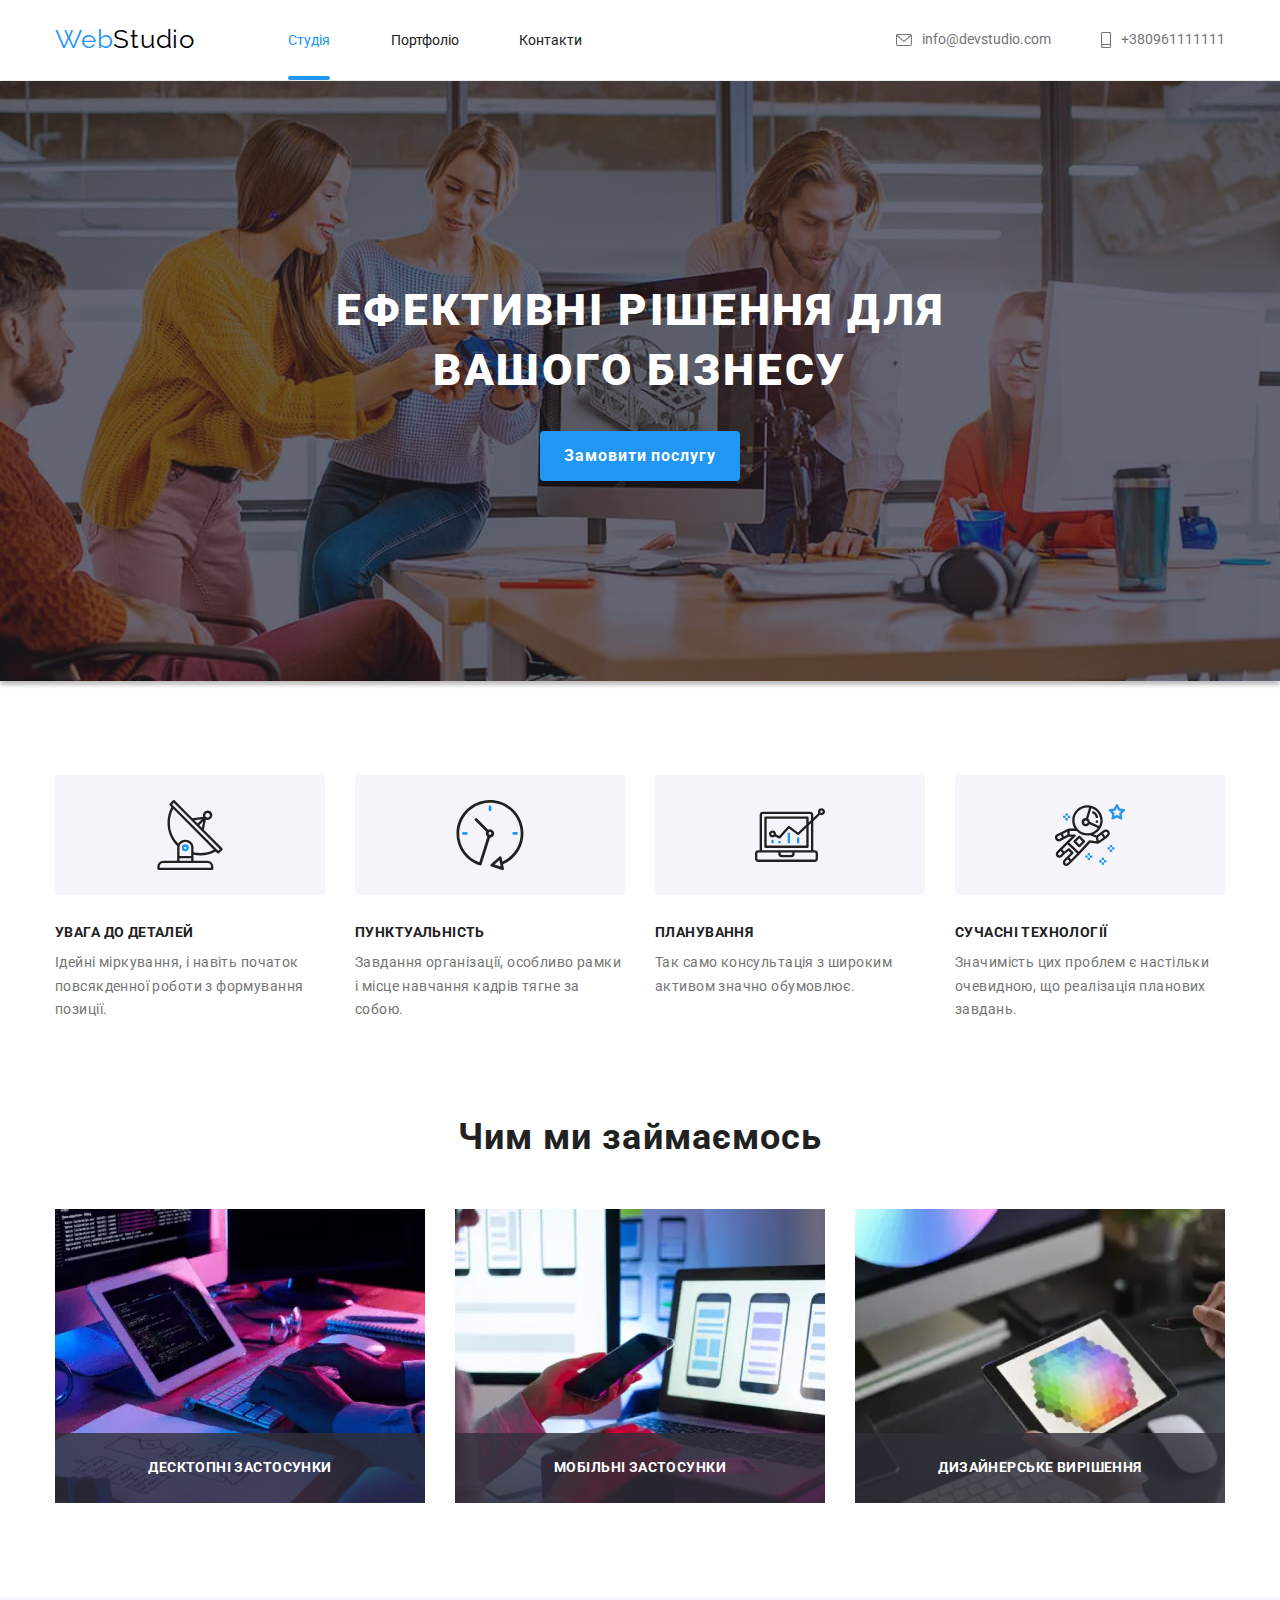
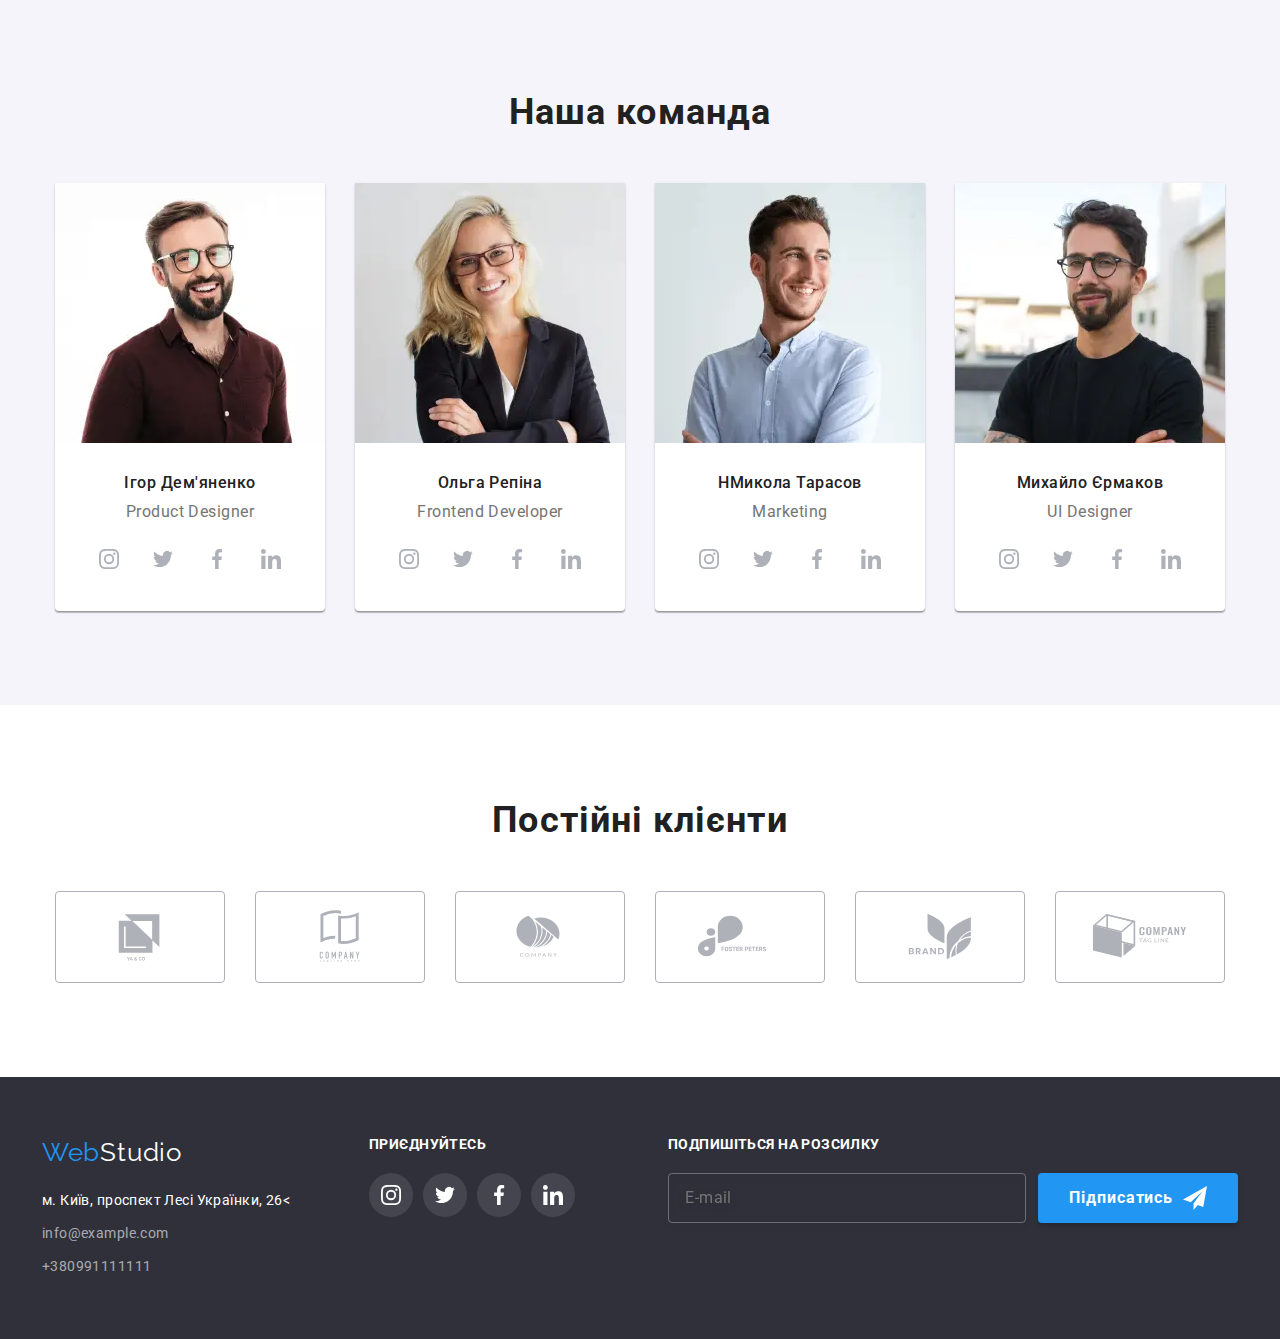
==== commit 5d455a84: "HW8" ====
--- a/index.html
+++ b/index.html
@@ -9,7 +9,7 @@
     <meta charset="UTF-8" />
     <meta http-equiv="X-UA-Compatible" content="IE=edge" />
     <meta name="viewport" content="width=device-width, initial-scale=1.0" />
-    <title>Вебстудия</title>
+    <title>Webstudio</title>
     <link rel="stylesheet" href="./css/main.min.css" />
     <link rel="preconnect" href="https://fonts.googleapis.com" />
     <link rel="preconnect" href="https://fonts.gstatic.com" crossorigin />
@@ -23,15 +23,12 @@
     />
   </head>
   <body>
-    <!-- Верхняя линия -->
     <header class="page-header">
       <div class="page-header__container container">
         <nav class="page-header__nav">
-          <!-------Logo------------->
           <a href="./index.html" class="logo page-header__logo" lang="en">
             Web<span class="logo__part-end logo__part-end--black">Studio</span>
           </a>
-          <!-- -----------Mobile-menu-button-------------- -->
           <button
             type="button"
             class="menu-btn"
@@ -44,36 +41,28 @@
               <use class="icon-menu" href="./images/icons.svg#icon-menu"></use>
             </svg>
           </button>
-
-          <!---------------Navigation-menu------------>
           <div class="mobile-menu-thumb" id="mobile_menu_thumb" data-menu>
             <ul class="site-nav-list">
               <li class="site-nav-list__item">
-                <a class="site-nav-list__link site-nav-list__link--current" href="index.html"
-                  >Студия</a
-                >
+                <a class="site-nav-list__link site-nav-list__link--current" href="index.html">Студія</a>
               </li>
               <li class="site-nav-list__item">
-                <a class="site-nav-list__link" href="./portfolio.html">Портфолио</a>
+                <a class="site-nav-list__link" href="./portfolio.html">Портфоліо</a>
               </li>
               <li class="site-nav-list__item">
-                <a class="site-nav-list__link" href="">Контакты</a>
+                <a class="site-nav-list__link" href="">Контакти</a>
               </li>
             </ul>
             <ul class="connection-list">
               <li class="connection-list__item">
                 <a class="connection-list__link" lang="en" href="mailto:info@devstudio.com"
                   ><svg class="connection-list__icon icon-envelope">
-                    <use href="./images/icons.svg#icon-envelope"></use></svg
-                  >info@devstudio.com</a
-                >
+                    <use href="./images/icons.svg#icon-envelope"></use></svg>info@devstudio.com</a>
               </li>
               <li class="connection-list__item">
                 <a class="connection-list__link tel-link" href="tel:+380961111111"
                   ><svg class="connection-list__icon icon-smartphone">
-                    <use href="./images/icons.svg#icon-smartphone"></use></svg
-                  >+380961111111</a
-                >
+                    <use href="./images/icons.svg#icon-smartphone"></use></svg>+380961111111</a>
               </li>
             </ul>
             <ul class="socwebs-list">
@@ -96,859 +85,14 @@
     </header>
 
     <main class="page-main">
-      <!-------- ГЕРОЙ------->
       <section class="hero">
         <div class="hero__overlay">
           <div class="hero__container container">
-            <h1 class="hero__title">Эффективные решения для вашего бизнеса</h1>
-            <button class="btn" data-modal-open>Заказать услугу</button>
+            <h1 class="hero__title">Ефективні рішення для вашого бізнесу</h1>
+            <button class="btn" data-modal-open>Замовити послугу</button>
           </div>
         </div>
-      </section>
-
-      <!-- Особенности -->
-      <section class="feature-section section">
-        <div class="container">
-          <h2 class="visually-hidden">Особенности</h2>
-          <ul class="feature-list">
-            <li class="feature-list__item">
-              <div class="feature-list__thumb">
-                <svg class="feature-list__icon">
-                  <use href="./images/icons.svg#icon-bgfeature1"></use>
-                </svg>
-              </div>
-              <h3 class="feature-list__subtitle subtitle">Внимание к деталям</h3>
-              <p class="feature-list__description">
-                Идейные соображения, а также начало повседневной работы по формированию позиции.
-              </p>
-            </li>
-            <li class="feature-list__item">
-              <div class="feature-list__thumb">
-                <svg class="feature-list__icon">
-                  <use href="./images/icons.svg#icon-bgfeature2"></use>
-                </svg>
-              </div>
-              <h3 class="feature-list__subtitle subtitle">Пунктуальность</h3>
-              <p class="feature-list__description">
-                Задача организации, в особенности же рамки и место обучения кадров влечет за собой.
-              </p>
-            </li>
-            <li class="feature-list__item">
-              <div class="feature-list__thumb">
-                <svg class="feature-list__icon">
-                  <use href="./images/icons.svg#icon-bgfeature3"></use>
-                </svg>
-              </div>
-              <h3 class="feature-list__subtitle subtitle">Планирование</h3>
-              <p class="feature-list__description">
-                Равным образом консультация с широким активом в значительной степени обуславливает.
-              </p>
-            </li>
-            <li class="feature-list__item">
-              <div class="feature-list__thumb">
-                <svg class="feature-list__icon">
-                  <use href="./images/icons.svg#icon-bgfeature4"></use>
-                </svg>
-              </div>
-              <h3 class="feature-list__subtitle subtitle">Современные технологии</h3>
-              <p class="feature-list__description">
-                Значимость этих проблем настолько очевидна, что реализация плановых заданий.
-              </p>
-            </li>
-          </ul>
-        </div>
-      </section>
-
-      <!-- Чем мы занимаемся -->
-      <section class="our-work section">
-        <div class="our-work__container container">
-          <h2 class="section__title">Чем мы занимаемся</h2>
-          <ul class="our-work__list">
-            <li class="our-work__item">
-              <div class="example-thumb">
-                <picture>
-                  <source
-                    srcset="
-                      ./images/work-boxes/work-box-first.webp   1x,
-                      ./images/work-boxes/work-box-first2x.webp 2x
-                    "
-                    width="370px"
-                    type="image/webp"
-                  />
-
-                  <img
-                    srcset="
-                      ./images/work-boxes/work-box-first.jpg   1x,
-                      ./images/work-boxes/work-box-first2x.jpg 2x
-                    "
-                    class="example-thumb__img"
-                    src="./images/work-boxes/work-box-first.jpg"
-                    width="370px"
-                    alt="Десктопные приложения"
-                  />
-                </picture>
-                <div class="example-thumb__description">
-                  <h3 class="example-thumb__title subtitle">Десктопные приложения</h3>
-                </div>
-              </div>
-            </li>
-            <li class="our-work__item">
-              <div class="example-thumb">
-                <picture>
-                  <source
-                    srcset="
-                      ./images/work-boxes/work-box-second.webp   1x,
-                      ./images/work-boxes/work-box-second2x.webp 2x
-                    "
-                    width="370px"
-                    type="image/webp"
-                  />
-
-                  <img
-                    srcset="
-                      ./images/work-boxes/work-box-second.jpg   1x,
-                      ./images/work-boxes/work-box-second2x.jpg 2x
-                    "
-                    class="example-thumb__img"
-                    src="./images/work-boxes/work-box-second.jpg"
-                    alt="Мобильные приложения"
-                    width="370px"
-                  />
-                </picture>
-                <div class="example-thumb__description">
-                  <h3 class="example-thumb__title subtitle">Мобильные приложения</h3>
-                </div>
-              </div>
-            </li>
-            <li class="our-work__item">
-              <div class="example-thumb">
-                <picture>
-                  <source
-                    srcset="
-                      ./images/work-boxes/work-box-third.webp   1x,
-                      ./images/work-boxes/work-box-third2x.webp 2x
-                    "
-                    width="370px"
-                    type="image/webp"
-                  />
-
-                  <img
-                    srcset="
-                      ./images/work-boxes/work-box-third.jpg   1x,
-                      ./images/work-boxes/work-box-third2x.jpg 2x
-                    "
-                    class="example-thumb__img"
-                    src="./images/work-boxes/work-box-third.jpg"
-                    alt="Дизайнерские решения"
-                    width="370px"
-                  />
-                </picture>
-                <div class="example-thumb__description">
-                  <h3 class="example-thumb__title subtitle">Дизайнерские решения</h3>
-                </div>
-              </div>
-            </li>
-          </ul>
-        </div>
-      </section>
-
-      <!-- Наша команда -->
-      <section class="team-section section">
-        <div class="container">
-          <h2 class="section__title">Наша команда</h2>
-          <ul class="team-list">
-            <li class="member-card">
-              <picture class="member-card__photo">
-                <!-- <source
-                  srcset="
-                    ./images/members/member-Ihor-desktop.webp   270w,
-                    ./images/members/member-Ihor-tablet.webp    354w,
-                    ./images/members/member-Ihor-mobile.webp    450w,
-                    ./images/members/member-Ihor-desktop2x.webp 540w,
-                    ./images/members/member-Ihor-tablet2x.webp  708w,
-                    ./images/members/member-Ihor-mobile2x.webp  900w
-                  "
-                  sizes="(min-width: 1200px) 25vw, (min-width: 768px) 50vw, 100vw"
-                  type="image/webp"
-                />
-                <source
-                  srcset="
-                    ./images/members/member-Ihor-desktop.jpg   270w,
-                    ./images/members/member-Ihor-tablet.jpg    354w,
-                    ./images/members/member-Ihor-mobile.jpg    450w,
-                    ./images/members/member-Ihor-desktop2x.jpg 540w,
-                    ./images/members/member-Ihor-tablet2x.jpg  708w,
-                    ./images/members/member-Ihor-mobile2x.jpg  900w
-                  "
-                  sizes="(min-width: 1200px) 25vw, (min-width: 768px) 50vw, 100vw"
-                  type="image/jpg"
-                /> -->
-                <source
-                  media="screen and (min-width: 1200px)"
-                  srcset="
-                    ./images/members/member-Ihor-desktop.webp   1x,
-                    ./images/members/member-Ihor-desktop2x.webp 2x
-                  "
-                  type="image/webp"
-                />
-                <source
-                  media="screen and (min-width: 1200px)"
-                  srcset="
-                    ./images/members/member-Ihor-desktop.jpg   1x,
-                    ./images/members/member-Ihor-desktop2x.jpg 2x
-                  "
-                  type="image/jpg"
-                />
-                <source
-                  media="screen and (min-width: 768px)"
-                  srcset="
-                    ./images/members/member-Ihor-tablet.webp   1x,
-                    ./images/members/member-Ihor-tablet2x.webp 2x
-                  "
-                  type="image/webp"
-                />
-                <source
-                  media="screen and (min-width: 768px)"
-                  srcset="
-                    ./images/members/member-Ihor-tablet.jpg   1x,
-                    ./images/members/member-Ihor-tablet2x.jpg 2x
-                  "
-                  type="image/jpg"
-                />
-                <source
-                  media="screen and (max-width: 767px)"
-                  srcset="
-                    ./images/members/member-Ihor-mobile.webp   1x,
-                    ./images/members/member-Ihor-mobile2x.webp 2x
-                  "
-                  type="image/webp"
-                />
-                <source
-                  media="screen and (max-width: 767px)"
-                  srcset="
-                    ./images/members/member-Ihor-mobile.jpg   1x,
-                    ./images/members/member-Ihor-mobile2x.jpg 2x
-                  "
-                  type="image/jpg"
-                />
-                <img src="./images/members/member-Ihor-desktop.jpg" alt="Фото Игоря Демьяненко" />
-              </picture>
-              <h3 class="member-card__name">Игорь Демьяненко</h3>
-              <p class="member-card__position" lang="en">Product Designer</p>
-              <ul class="soc-list">
-                <li class="soc-list__item">
-                  <a
-                    tabindex="0"
-                    class="soc-link"
-                    href=""
-                    target="_blank"
-                    rel="nofollow noreferrer noopener"
-                  >
-                    <svg class="soc-link__icon soc-link__icon--grey">
-                      <use href="./images/icons.svg#icon-instagram"></use>
-                    </svg>
-                  </a>
-                </li>
-                <li class="soc-list__item">
-                  <a
-                    tabindex="0"
-                    class="soc-link"
-                    href=""
-                    target="_blank"
-                    rel="nofollow noreferrer noopener"
-                  >
-                    <svg class="soc-link__icon soc-link__icon--grey">
-                      <use href="./images/icons.svg#icon-twitter"></use>
-                    </svg>
-                  </a>
-                </li>
-                <li class="soc-list__item">
-                  <a
-                    tabindex="0"
-                    class="soc-link"
-                    href=""
-                    target="_blank"
-                    rel="nofollow noreferrer noopener"
-                  >
-                    <svg class="soc-link__icon soc-link__icon--grey">
-                      <use href="./images/icons.svg#icon-facebook-footer"></use>
-                    </svg>
-                  </a>
-                </li>
-                <li class="soc-list__item">
-                  <a
-                    tabindex="0"
-                    class="soc-link"
-                    href=""
-                    target="_blank"
-                    rel="nofollow noreferrer noopener"
-                  >
-                    <svg class="soc-link__icon soc-link__icon--grey">
-                      <use href="./images/icons.svg#icon-linkedin"></use>
-                    </svg>
-                  </a>
-                </li>
-              </ul>
-            </li>
-            <li class="member-card">
-              <picture class="member-card__photo">
-                <!-- <source
-                  srcset="
-                    ./images/members/member-Olha-desktop.webp   270w,
-                    ./images/members/member-Olha-tablet.webp    354w,
-                    ./images/members/member-Olha-mobile.webp    450w,
-                    ./images/members/member-Olha-desktop2x.webp 540w,
-                    ./images/members/member-Olha-tablet2x.webp  708w,
-                    ./images/members/member-Olha-mobile2x.webp  900w
-                  "
-                  sizes="(min-width: 1200px) 25vw, (min-width: 768px) 50vw, 100vw"
-                  type="image/webp"
-                />
-                <source
-                  srcset="
-                    ./images/members/member-Olha-desktop.jpg   270w,
-                    ./images/members/member-Olha-tablet.jpg    354w,
-                    ./images/members/member-Olha-mobile.jpg    450w,
-                    ./images/members/member-Olha-desktop2x.jpg 540w,
-                    ./images/members/member-Olha-tablet2x.jpg  708w,
-                    ./images/members/member-Olha-mobile2x.jpg  900w
-                  "
-                  sizes="(min-width: 1200px) 25vw, (min-width: 768px) 50vw, 100vw"
-                  type="image/jpg"
-                /> -->
-                <source
-                  media="screen and (min-width: 1200px)"
-                  srcset="
-                    ./images/members/member-Olha-desktop.webp   1x,
-                    ./images/members/member-Olha-desktop2x.webp 2x
-                  "
-                  type="image/webp"
-                />
-                <source
-                  media="screen and (min-width: 1200px)"
-                  srcset="
-                    ./images/members/member-Olha-desktop.jpg   1x,
-                    ./images/members/member-Olha-desktop2x.jpg 2x
-                  "
-                  type="image/jpg"
-                />
-                <source
-                  media="screen and (min-width: 768px)"
-                  srcset="
-                    ./images/members/member-Olha-tablet.webp   1x,
-                    ./images/members/member-Olha-tablet2x.webp 2x
-                  "
-                  type="image/webp"
-                />
-                <source
-                  media="screen and (min-width: 768px)"
-                  srcset="
-                    ./images/members/member-Olha-tablet.jpg   1x,
-                    ./images/members/member-Olha-tablet2x.jpg 2x
-                  "
-                  type="image/jpg"
-                />
-                <source
-                  media="screen and (max-width: 767px)"
-                  srcset="
-                    ./images/members/member-Olha-mobile.webp   1x,
-                    ./images/members/member-Olha-mobile2x.webp 2x
-                  "
-                  type="image/webp"
-                />
-                <source
-                  media="screen and (max-width: 767px)"
-                  srcset="
-                    ./images/members/member-Olha-mobile.jpg   1x,
-                    ./images/members/member-Olha-mobile2x.jpg 2x
-                  "
-                  type="image/jpg"
-                />
-                <img src="./images/members/member-Olha-desktop.jpg" alt="Фото Ольги Репиной" />
-              </picture>
-
-              <h3 class="member-card__name">Ольга Репина</h3>
-              <p class="member-card__position" lang="en">Frontend Developer</p>
-              <ul class="soc-list">
-                <li class="soc-list__item">
-                  <a
-                    tabindex="0"
-                    class="soc-link"
-                    href=""
-                    target="_blank"
-                    rel="nofollow noreferrer noopener"
-                  >
-                    <svg class="soc-link__icon soc-link__icon--grey">
-                      <use href="./images/icons.svg#icon-instagram"></use>
-                    </svg>
-                  </a>
-                </li>
-                <li class="soc-list__item">
-                  <a
-                    tabindex="0"
-                    class="soc-link"
-                    href=""
-                    target="_blank"
-                    rel="nofollow noreferrer noopener"
-                  >
-                    <svg class="soc-link__icon soc-link__icon--grey">
-                      <use href="./images/icons.svg#icon-twitter"></use>
-                    </svg>
-                  </a>
-                </li>
-                <li class="soc-list__item">
-                  <a
-                    tabindex="0"
-                    class="soc-link"
-                    href=""
-                    target="_blank"
-                    rel="nofollow noreferrer noopener"
-                  >
-                    <svg class="soc-link__icon soc-link__icon--grey">
-                      <use href="./images/icons.svg#icon-facebook-footer"></use>
-                    </svg>
-                  </a>
-                </li>
-                <li class="soc-list__item">
-                  <a
-                    tabindex="0"
-                    class="soc-link"
-                    href=""
-                    target="_blank"
-                    rel="nofollow noreferrer noopener"
-                  >
-                    <svg class="soc-link__icon soc-link__icon--grey">
-                      <use href="./images/icons.svg#icon-linkedin"></use>
-                    </svg>
-                  </a>
-                </li>
-              </ul>
-            </li>
-            <li class="member-card">
-              <picture class="member-card__photo">
-                <!-- <source
-                  srcset="
-                    ./images/members/member-Nik-desktop.webp   270w,
-                    ./images/members/member-Nik-tablet.webp    354w,
-                    ./images/members/member-Nik-mobile.webp    450w,
-                    ./images/members/member-Nik-desktop2x.webp 540w,
-                    ./images/members/member-Nik-tablet2x.webp  708w,
-                    ./images/members/member-Nik-mobile2x.webp  900w
-                  "
-                  sizes="(min-width: 1200px) 25vw, (min-width: 768px) 50vw, 100vw"
-                  type="image/webp"
-                />
-                <source
-                  srcset="
-                    ./images/members/member-Nik-desktop.jpg   270w,
-                    ./images/members/member-Nik-desktop2x.jpg 354w,
-                    ./images/members/member-Nik-tablet.jpg    450w,
-                    ./images/members/member-Nik-tablet2x.jpg  540w,
-                    ./images/members/member-Nik-mobile.jpg    708w,
-                    ./images/members/member-Nik-mobile2x.jpg  900w
-                  "
-                  sizes="(min-width: 1200px) 25vw, (min-width: 768px) 50vw, 100vw"
-                  type="image/jpg"
-                /> -->
-                <source
-                  media="screen and (min-width: 1200px)"
-                  srcset="
-                    ./images/members/member-Nik-desktop.webp   1x,
-                    ./images/members/member-Nik-desktop2x.webp 2x
-                  "
-                  type="image/webp"
-                />
-                <source
-                  media="screen and (min-width: 1200px)"
-                  srcset="
-                    ./images/members/member-Nik-desktop.jpg   1x,
-                    ./images/members/member-Nik-desktop2x.jpg 2x
-                  "
-                  type="image/jpg"
-                />
-                <source
-                  media="screen and (min-width: 768px)"
-                  srcset="
-                    ./images/members/member-Nik-tablet.webp   1x,
-                    ./images/members/member-Nik-tablet2x.webp 2x
-                  "
-                  type="image/webp"
-                />
-                <source
-                  media="screen and (min-width: 768px)"
-                  srcset="
-                    ./images/members/member-Nik-tablet.jpg   1x,
-                    ./images/members/member-Nik-tablet2x.jpg 2x
-                  "
-                  type="image/jpg"
-                />
-                <source
-                  media="screen and (max-width: 767px)"
-                  srcset="
-                    ./images/members/member-Nik-mobile.webp   1x,
-                    ./images/members/member-Nik-mobile2x.webp 2x
-                  "
-                  type="image/webp"
-                />
-                <source
-                  media="screen and (max-width: 767px)"
-                  srcset="
-                    ./images/members/member-Nik-mobile.jpg   1x,
-                    ./images/members/member-Nik-mobile2x.jpg 2x
-                  "
-                  type="image/jpg"
-                />
-                <img
-                  src="./images/members/member-Nik-desktop.jpg"
-                  alt="Фото Николая Тарасова"
-                  sizes="(min-width: 1200px) 25vw, (min-width: 768px) 50vw, 100vw"
-                />
-              </picture>
-              <h3 class="member-card__name">Николай Тарасов</h3>
-              <p class="member-card__position" lang="en">Marketing</p>
-              <ul class="soc-list">
-                <li class="soc-list__item">
-                  <a
-                    tabindex="0"
-                    class="soc-link"
-                    href=""
-                    target="_blank"
-                    rel="nofollow noreferrer noopener"
-                  >
-                    <svg class="soc-link__icon soc-link__icon--grey">
-                      <use href="./images/icons.svg#icon-instagram"></use>
-                    </svg>
-                  </a>
-                </li>
-                <li class="soc-list__item">
-                  <a
-                    tabindex="0"
-                    class="soc-link"
-                    href=""
-                    target="_blank"
-                    rel="nofollow noreferrer noopener"
-                  >
-                    <svg class="soc-link__icon soc-link__icon--grey">
-                      <use href="./images/icons.svg#icon-twitter"></use>
-                    </svg>
-                  </a>
-                </li>
-                <li class="soc-list__item">
-                  <a
-                    tabindex="0"
-                    class="soc-link"
-                    href=""
-                    target="_blank"
-                    rel="nofollow noreferrer noopener"
-                  >
-                    <svg class="soc-link__icon soc-link__icon--grey">
-                      <use href="./images/icons.svg#icon-facebook-footer"></use>
-                    </svg>
-                  </a>
-                </li>
-                <li class="soc-list__item">
-                  <a
-                    tabindex="0"
-                    class="soc-link"
-                    href=""
-                    target="_blank"
-                    rel="nofollow noreferrer noopener"
-                  >
-                    <svg class="soc-link__icon soc-link__icon--grey">
-                      <use href="./images/icons.svg#icon-linkedin"></use>
-                    </svg>
-                  </a>
-                </li>
-              </ul>
-            </li>
-            <li class="member-card">
-              <picture class="member-card__photo">
-                <!-- <source
-                  srcset="
-                    ./images/members/member-Mike-desktop.webp   270w,
-                    ./images/members/member-Mike-tablet.webp    354w,
-                    ./images/members/member-Mike-mobile.webp    450w,
-                    ./images/members/member-Mike-desktop2x.webp 540w,
-                    ./images/members/member-Mike-tablet2x.webp  708w,
-                    ./images/members/member-Mike-mobile2x.webp  900w
-                  "
-                  sizes="(min-width: 1200px) 25vw, (min-width: 768px) 50vw, 100vw"
-                  type="image/webp"
-                />
-                <source
-                  srcset="
-                    ./images/members/member-Mike-desktop.jpg   270w,
-                    ./images/members/member-Mike-tablet.jpg    354w,
-                    ./images/members/member-Mike-mobile.jpg    450w,
-                    ./images/members/member-Mike-desktop2x.jpg 540w,
-                    ./images/members/member-Mike-tablet2x.jpg  708w,
-                    ./images/members/member-Mike-mobile2x.jpg  900w
-                  "
-                  sizes="(min-width: 1200px) 25vw, (min-width: 768px) 50vw, 100vw"
-                  type="image/jpg"
-                /> -->
-                <source
-                  media="screen and (min-width: 1200px)"
-                  srcset="
-                    ./images/members/member-Mike-desktop.webp   1x,
-                    ./images/members/member-Mike-desktop2x.webp 2x
-                  "
-                  type="image/webp"
-                />
-                <source
-                  media="screen and (min-width: 1200px)"
-                  srcset="
-                    ./images/members/member-Mike-desktop.jpg   1x,
-                    ./images/members/member-Mike-desktop2x.jpg 2x
-                  "
-                  type="image/jpg"
-                />
-                <source
-                  media="screen and (min-width: 768px)"
-                  srcset="
-                    ./images/members/member-Mike-tablet.webp   1x,
-                    ./images/members/member-Mike-tablet2x.webp 2x
-                  "
-                  type="image/webp"
-                />
-                <source
-                  media="screen and (min-width: 768px)"
-                  srcset="
-                    ./images/members/member-Mike-tablet.jpg   1x,
-                    ./images/members/member-Mike-tablet2x.jpg 2x
-                  "
-                  type="image/jpg"
-                />
-                <source
-                  media="screen and (max-width: 767px)"
-                  srcset="
-                    ./images/members/member-Mike-mobile.webp   1x,
-                    ./images/members/member-Mike-mobile2x.webp 2x
-                  "
-                  type="image/webp"
-                />
-                <source
-                  media="screen and (max-width: 767px)"
-                  srcset="
-                    ./images/members/member-Mike-mobile.jpg   1x,
-                    ./images/members/member-Mike-mobile2x.jpg 2x
-                  "
-                  type="image/jpg"
-                />
-                <img src="./images/members/member-Mike-desktop.jpg" alt="Фото Михаила Ермакова" />
-              </picture>
-              <h3 class="member-card__name">Михаил Ермаков</h3>
-              <p class="member-card__position" lang="en">UI Designer</p>
-              <ul class="soc-list">
-                <li class="soc-list__item">
-                  <a
-                    tabindex="0"
-                    class="soc-link"
-                    href=""
-                    target="_blank"
-                    rel="nofollow noreferrer noopener"
-                  >
-                    <svg class="soc-link__icon soc-link__icon--grey">
-                      <use href="./images/icons.svg#icon-instagram"></use>
-                    </svg>
-                  </a>
-                </li>
-                <li class="soc-list__item">
-                  <a
-                    tabindex="0"
-                    class="soc-link"
-                    href=""
-                    target="_blank"
-                    rel="nofollow noreferrer noopener"
-                  >
-                    <svg class="soc-link__icon soc-link__icon--grey">
-                      <use href="./images/icons.svg#icon-twitter"></use>
-                    </svg>
-                  </a>
-                </li>
-                <li class="soc-list__item">
-                  <a
-                    tabindex="0"
-                    class="soc-link"
-                    href=""
-                    target="_blank"
-                    rel="nofollow noreferrer noopener"
-                  >
-                    <svg class="soc-link__icon soc-link__icon--grey">
-                      <use href="./images/icons.svg#icon-facebook-footer"></use>
-                    </svg>
-                  </a>
-                </li>
-                <li class="soc-list__item">
-                  <a
-                    tabindex="0"
-                    class="soc-link"
-                    href=""
-                    target="_blank"
-                    rel="nofollow noreferrer noopener"
-                  >
-                    <svg class="soc-link__icon soc-link__icon--grey">
-                      <use href="./images/icons.svg#icon-linkedin"></use>
-                    </svg>
-                  </a>
-                </li>
-              </ul>
-            </li>
-          </ul>
-        </div>
-      </section>
-
-      <!-- Постоянные клиенты --------------->
-      <section class="section">
-        <div class="container">
-          <h2 class="section__title">Постоянные клиенты</h2>
-          <ul class="customer-list">
-            <li tabindex="0" class="customer-list__item">
-              <a tabindex="1" class="customer-link link" href="">
-                <svg class="customer-link__icon customer-link__icon--grey">
-                  <use href="./images/icons.svg#icon-customer1"></use>
-                </svg>
-              </a>
-            </li>
-            <li tabindex="0" class="customer-list__item">
-              <a tabindex="1" class="customer-link link" href="">
-                <svg class="customer-link__icon customer-link__icon--grey">
-                  <use href="./images/icons.svg#icon-customer2"></use>
-                </svg>
-              </a>
-            </li>
-            <li tabindex="0" class="customer-list__item">
-              <a tabindex="1" class="customer-link link" href="">
-                <svg class="customer-link__icon customer-link__icon--grey">
-                  <use href="./images/icons.svg#icon-customer3"></use>
-                </svg>
-              </a>
-            </li>
-            <li tabindex="0" class="customer-list__item">
-              <a tabindex="1" class="customer-link link" href="">
-                <svg class="customer-link__icon customer-link__icon--grey">
-                  <use href="./images/icons.svg#icon-customer4"></use>
-                </svg>
-              </a>
-            </li>
-            <li tabindex="0" class="customer-list__item">
-              <a tabindex="1" class="customer-link link" href="">
-                <svg class="customer-link__icon customer-link__icon--grey">
-                  <use href="./images/icons.svg#icon-customer5"></use>
-                </svg>
-              </a>
-            </li>
-            <li tabindex="0" class="customer-list__item">
-              <a tabindex="1" class="customer-link link" href="">
-                <svg class="customer-link__icon customer-link__icon--grey">
-                  <use href="./images/icons.svg#icon-customer6"></use>
-                </svg>
-              </a>
-            </li>
-          </ul>
-        </div>
-      </section>
-    </main>
-
-    <!-- Подвал -->
-    <footer class="footer">
-      <div class="footer-container container">
-        <div class="footer__contacts">
-          <!--Logo-->
-          <a href="./index.html" class="logo" lang="en">
-            Web<span class="logo__part-end logo__part-end--white">Studio</span>
-          </a>
-          <!-- Contact address -->
-          <address class="footer__address">
-            <p class="map-address">г. Киев, пр-т Леси Украинки, 26</p>
-            <a class="contact-link" href="mailto:info@example.com">info@example.com</a>
-            <a class="contact-link" href="tel:+380991111111">+380991111111</a>
-          </address>
-        </div>
-
-        <!-- ПРИСОЕДИНЯЙТЕСЬ  -->
-        <div class="footer__join">
-          <p class="footer__subtitle">Присоединяйтесь</p>
-          <ul class="soc-list">
-            <li class="soc-list__item">
-              <a
-                tabindex="0"
-                class="soc-link soc-link--grey"
-                href=""
-                target="_blank"
-                rel="nofollow noreferrer noopener"
-              >
-                <svg class="soc-link__icon soc-link__icon--white">
-                  <use href="./images/icons.svg#icon-instagram"></use>
-                </svg>
-              </a>
-            </li>
-            <li class="soc-list__item">
-              <a
-                tabindex="0"
-                class="soc-link soc-link--grey"
-                href=""
-                target="_blank"
-                rel="nofollow noreferrer noopener"
-              >
-                <svg class="soc-link__icon soc-link__icon--white">
-                  <use href="./images/icons.svg#icon-twitter"></use>
-                </svg>
-              </a>
-            </li>
-            <li class="soc-list__item">
-              <a
-                tabindex="0"
-                class="soc-link soc-link--grey"
-                href=""
-                target="_blank"
-                rel="nofollow noreferrer noopener"
-              >
-                <svg class="soc-link__icon soc-link__icon--white">
-                  <use href="./images/icons.svg#icon-facebook-footer"></use>
-                </svg>
-              </a>
-            </li>
-            <li class="soc-list__item">
-              <a
-                tabindex="0"
-                class="soc-link soc-link--grey"
-                href=""
-                target="_blank"
-                rel="nofollow noreferrer noopener"
-              >
-                <svg class="soc-link__icon soc-link__icon--white">
-                  <use href="./images/icons.svg#icon-linkedin"></use>
-                </svg>
-              </a>
-            </li>
-          </ul>
-        </div>
-
-        <!-- ПОДПИШИТЕСЬ НА РАССЫЛКУ -->
-        <form сlass="subscribe">
-          <p class="footer__subtitle">Подпишитесь на рассылку</p>
-          <label class="subscribe__label">
-            <input
-              type="email"
-              name="e-mail"
-              placeholder="E-mail"
-              class="subscribe__input"
-              required=""
-            />
-            <button class="btn" type="submit">
-              Подписаться
-              <svg class="send-icon" width="24px" height="24px">
-                <use href="./images/icons.svg#icon-send"></use>
-              </svg>
-            </button>
-          </label>
-        </form>
-      </div>
-    </footer>
-
-    <!-- ----- Бэкдроп с модалкой----- -->
-    <div class="backdrop is-hidden" data-modal>
+            <div class="backdrop is-hidden" data-modal>
       <div class="modal">
         <button class="btn-close" data-modal-close>
           <svg class="btn-close__icon" width="11px" height="11px">
@@ -956,9 +100,9 @@
           </svg>
         </button>
         <form class="order-form" autocomplete="off">
-          <p class="order-form__head">Оставьте свои данные, мы вам перезвоним</p>
+          <p class="order-form__head">Залиште свої дані, ми вам зателефонуємо</p>
           <div class="form-field">
-            <label class="form-field__label" for="name_input">Имя</label>
+            <label class="form-field__label" for="name_input">Ім'я</label>
             <div class="input-wrap">
               <input
                 class="form-field__input"
@@ -991,7 +135,7 @@
           </div>
 
           <div class="form-field">
-            <label class="form-field__label" for="mail_input">Почта</label>
+            <label class="form-field__label" for="mail_input">Пошта</label>
             <div class="input-wrap">
               <input
                 class="form-field__input"
@@ -1009,7 +153,7 @@
           </div>
 
           <div class="form-field">
-            <label class="form-field__label" for="comment_input">Комментарий</label>
+            <label class="form-field__label" for="comment_input">Коментарі</label>
             <textarea
               class="form-field__textarea"
               name="comment"
@@ -1027,14 +171,737 @@
               required
             />
             <span class="checkbox__icon"></span>
-            Соглашаюсь с рассылкой и принимаю&nbsp
-            <a class="agreement-link" href="">Условия договора</a>
+            Погоджуюсь з розсилкою і приймаю&nbsp
+            <a class="agreement-link" href="">Умови договору</a>
           </label>
 
-          <button type="submit" class="btn">Отправить</button>
+          <button type="submit" class="btn">Відправити</button>
         </form>
       </div>
     </div>
+      </section>
+      <section class="feature-section section">
+        <div class="container">
+          <ul class="feature-list">
+            <li class="feature-list__item">
+              <div class="feature-list__thumb">
+                <svg class="feature-list__icon">
+                  <use href="./images/icons.svg#icon-bgfeature1"></use>
+                </svg>
+              </div>
+              <h3 class="feature-list__subtitle subtitle">Увага до деталей</h3>
+              <p class="feature-list__description">
+                Ідейні міркування, і навіть початок повсякденної роботи з формування позиції.</p>
+            </li>
+            <li class="feature-list__item">
+              <div class="feature-list__thumb">
+                <svg class="feature-list__icon">
+                  <use href="./images/icons.svg#icon-bgfeature2"></use>
+                </svg>
+              </div>
+              <h3 class="feature-list__subtitle subtitle">Пунктуальність</h3>
+              <p class="feature-list__description">
+                Завдання організації, особливо рамки і місце навчання кадрів тягне за собою.</p>
+            </li>
+            <li class="feature-list__item">
+              <div class="feature-list__thumb">
+                <svg class="feature-list__icon">
+                  <use href="./images/icons.svg#icon-bgfeature3"></use>
+                </svg>
+              </div>
+              <h3 class="feature-list__subtitle subtitle">Планування</h3>
+              <p class="feature-list__description">
+                Так само консультація з широким активом значно обумовлює.</p>
+            </li>
+            <li class="feature-list__item">
+              <div class="feature-list__thumb">
+                <svg class="feature-list__icon">
+                  <use href="./images/icons.svg#icon-bgfeature4"></use>
+                </svg>
+              </div>
+              <h3 class="feature-list__subtitle subtitle">Сучасні технології</h3>
+              <p class="feature-list__description">
+                Значимість цих проблем є настільки очевидною, що реалізація планових завдань.</p>
+            </li>
+          </ul>
+        </div>
+      </section>
+      <section class="our-work section">
+        <div class="our-work__container container">
+          <h2 class="section__title">Чим ми займаємось</h2>
+          <ul class="our-work__list">
+            <li class="our-work__item">
+              <div class="example-thumb">
+                <picture>
+                  <source
+                    srcset="
+                      ./images/work-boxes/work-box-first.webp   1x,
+                      ./images/work-boxes/work-box-first2x.webp 2x
+                    "
+                    width="370px"
+                    type="image/webp"/>
+
+                  <img
+                    srcset="
+                      ./images/work-boxes/work-box-first.jpg   1x,
+                      ./images/work-boxes/work-box-first2x.jpg 2x
+                    "
+                    class="example-thumb__img"
+                    src="./images/work-boxes/work-box-first.jpg"
+                    width="370px"
+                    alt="Десктопні застосунки"/>
+                </picture>
+                <div class="example-thumb__description">
+                  <h3 class="example-thumb__title subtitle">Десктопні застосунки</h3>
+                </div>
+              </div>
+            </li>
+            <li class="our-work__item">
+              <div class="example-thumb">
+                <picture>
+                  <source
+                    srcset="
+                      ./images/work-boxes/work-box-second.webp   1x,
+                      ./images/work-boxes/work-box-second2x.webp 2x
+                    "
+                    width="370px"
+                    type="image/webp"
+                  />
+
+                  <img
+                    srcset="
+                      ./images/work-boxes/work-box-second.jpg   1x,
+                      ./images/work-boxes/work-box-second2x.jpg 2x
+                    "
+                    class="example-thumb__img"
+                    src="./images/work-boxes/work-box-second.jpg"
+                    alt="Мобільні застосунки"
+                    width="370px"
+                  />
+                </picture>
+                <div class="example-thumb__description">
+                  <h3 class="example-thumb__title subtitle">Мобільні застосунки</h3>
+                </div>
+              </div>
+            </li>
+            <li class="our-work__item">
+              <div class="example-thumb">
+                <picture>
+                  <source
+                    srcset="
+                      ./images/work-boxes/work-box-third.webp   1x,
+                      ./images/work-boxes/work-box-third2x.webp 2x
+                    "
+                    width="370px"
+                    type="image/webp"
+                  />
+
+                  <img
+                    srcset="
+                      ./images/work-boxes/work-box-third.jpg   1x,
+                      ./images/work-boxes/work-box-third2x.jpg 2x
+                    "
+                    class="example-thumb__img"
+                    src="./images/work-boxes/work-box-third.jpg"
+                    alt="Дизайнерське вирішення"
+                    width="370px"
+                  />
+                </picture>
+                <div class="example-thumb__description">
+                  <h3 class="example-thumb__title subtitle">Дизайнерське вирішення</h3>
+                </div>
+              </div>
+            </li>
+          </ul>
+        </div>
+      </section>
+      <section class="team-section section">
+        <div class="container">
+          <h2 class="section__title">Наша команда</h2>
+          <ul class="team-list">
+            <li class="member-card">
+              <picture class="member-card__photo">
+                <source
+                  media="screen and (min-width: 1200px)"
+                  srcset="
+                    ./images/members/member-Ihor-desktop.webp   1x,
+                    ./images/members/member-Ihor-desktop2x.webp 2x
+                  "
+                  type="image/webp"
+                />
+                <source
+                  media="screen and (min-width: 1200px)"
+                  srcset="
+                    ./images/members/member-Ihor-desktop.jpg   1x,
+                    ./images/members/member-Ihor-desktop2x.jpg 2x
+                  "
+                  type="image/jpg"
+                />
+                <source
+                  media="screen and (min-width: 768px)"
+                  srcset="
+                    ./images/members/member-Ihor-tablet.webp   1x,
+                    ./images/members/member-Ihor-tablet2x.webp 2x
+                  "
+                  type="image/webp"
+                />
+                <source
+                  media="screen and (min-width: 768px)"
+                  srcset="
+                    ./images/members/member-Ihor-tablet.jpg   1x,
+                    ./images/members/member-Ihor-tablet2x.jpg 2x
+                  "
+                  type="image/jpg"
+                />
+                <source
+                  media="screen and (max-width: 767px)"
+                  srcset="
+                    ./images/members/member-Ihor-mobile.webp   1x,
+                    ./images/members/member-Ihor-mobile2x.webp 2x
+                  "
+                  type="image/webp"
+                />
+                <source
+                  media="screen and (max-width: 767px)"
+                  srcset="
+                    ./images/members/member-Ihor-mobile.jpg   1x,
+                    ./images/members/member-Ihor-mobile2x.jpg 2x
+                  "
+                  type="image/jpg"
+                />
+                <img src="./images/members/member-Ihor-desktop.jpg" alt="Фото Ігоря Дем'яненко" />
+              </picture>
+              <h3 class="member-card__name">Ігор Дем'яненко</h3>
+              <p class="member-card__position" lang="en">Product Designer</p>
+              <ul class="soc-list">
+                <li class="soc-list__item">
+                  <a
+                    tabindex="0"
+                    class="soc-link"
+                    href=""
+                    target="_blank"
+                    rel="nofollow noreferrer noopener"
+                  >
+                    <svg class="soc-link__icon soc-link__icon--grey">
+                      <use href="./images/icons.svg#icon-instagram"></use>
+                    </svg>
+                  </a>
+                </li>
+                <li class="soc-list__item">
+                  <a
+                    tabindex="0"
+                    class="soc-link"
+                    href=""
+                    target="_blank"
+                    rel="nofollow noreferrer noopener"
+                  >
+                    <svg class="soc-link__icon soc-link__icon--grey">
+                      <use href="./images/icons.svg#icon-twitter"></use>
+                    </svg>
+                  </a>
+                </li>
+                <li class="soc-list__item">
+                  <a
+                    tabindex="0"
+                    class="soc-link"
+                    href=""
+                    target="_blank"
+                    rel="nofollow noreferrer noopener"
+                  >
+                    <svg class="soc-link__icon soc-link__icon--grey">
+                      <use href="./images/icons.svg#icon-facebook-footer"></use>
+                    </svg>
+                  </a>
+                </li>
+                <li class="soc-list__item">
+                  <a
+                    tabindex="0"
+                    class="soc-link"
+                    href=""
+                    target="_blank"
+                    rel="nofollow noreferrer noopener"
+                  >
+                    <svg class="soc-link__icon soc-link__icon--grey">
+                      <use href="./images/icons.svg#icon-linkedin"></use>
+                    </svg>
+                  </a>
+                </li>
+              </ul>
+            </li>
+            <li class="member-card">
+              <picture class="member-card__photo">
+                <source
+                  media="screen and (min-width: 1200px)"
+                  srcset="
+                    ./images/members/member-Olha-desktop.webp   1x,
+                    ./images/members/member-Olha-desktop2x.webp 2x
+                  "
+                  type="image/webp"
+                />
+                <source
+                  media="screen and (min-width: 1200px)"
+                  srcset="
+                    ./images/members/member-Olha-desktop.jpg   1x,
+                    ./images/members/member-Olha-desktop2x.jpg 2x
+                  "
+                  type="image/jpg"
+                />
+                <source
+                  media="screen and (min-width: 768px)"
+                  srcset="
+                    ./images/members/member-Olha-tablet.webp   1x,
+                    ./images/members/member-Olha-tablet2x.webp 2x
+                  "
+                  type="image/webp"
+                />
+                <source
+                  media="screen and (min-width: 768px)"
+                  srcset="
+                    ./images/members/member-Olha-tablet.jpg   1x,
+                    ./images/members/member-Olha-tablet2x.jpg 2x
+                  "
+                  type="image/jpg"
+                />
+                <source
+                  media="screen and (max-width: 767px)"
+                  srcset="
+                    ./images/members/member-Olha-mobile.webp   1x,
+                    ./images/members/member-Olha-mobile2x.webp 2x
+                  "
+                  type="image/webp"
+                />
+                <source
+                  media="screen and (max-width: 767px)"
+                  srcset="
+                    ./images/members/member-Olha-mobile.jpg   1x,
+                    ./images/members/member-Olha-mobile2x.jpg 2x
+                  "
+                  type="image/jpg"
+                />
+                <img src="./images/members/member-Olha-desktop.jpg" alt="Фото Ольги Репіної" />
+              </picture>
+
+              <h3 class="member-card__name">Ольга Репіна</h3>
+              <p class="member-card__position" lang="en">Frontend Developer</p>
+              <ul class="soc-list">
+                <li class="soc-list__item">
+                  <a
+                    tabindex="0"
+                    class="soc-link"
+                    href=""
+                    target="_blank"
+                    rel="nofollow noreferrer noopener"
+                  >
+                    <svg class="soc-link__icon soc-link__icon--grey">
+                      <use href="./images/icons.svg#icon-instagram"></use>
+                    </svg>
+                  </a>
+                </li>
+                <li class="soc-list__item">
+                  <a
+                    tabindex="0"
+                    class="soc-link"
+                    href=""
+                    target="_blank"
+                    rel="nofollow noreferrer noopener"
+                  >
+                    <svg class="soc-link__icon soc-link__icon--grey">
+                      <use href="./images/icons.svg#icon-twitter"></use>
+                    </svg>
+                  </a>
+                </li>
+                <li class="soc-list__item">
+                  <a
+                    tabindex="0"
+                    class="soc-link"
+                    href=""
+                    target="_blank"
+                    rel="nofollow noreferrer noopener"
+                  >
+                    <svg class="soc-link__icon soc-link__icon--grey">
+                      <use href="./images/icons.svg#icon-facebook-footer"></use>
+                    </svg>
+                  </a>
+                </li>
+                <li class="soc-list__item">
+                  <a
+                    tabindex="0"
+                    class="soc-link"
+                    href=""
+                    target="_blank"
+                    rel="nofollow noreferrer noopener"
+                  >
+                    <svg class="soc-link__icon soc-link__icon--grey">
+                      <use href="./images/icons.svg#icon-linkedin"></use>
+                    </svg>
+                  </a>
+                </li>
+              </ul>
+            </li>
+            <li class="member-card">
+              <picture class="member-card__photo">
+                <source
+                  media="screen and (min-width: 1200px)"
+                  srcset="
+                    ./images/members/member-Nik-desktop.webp   1x,
+                    ./images/members/member-Nik-desktop2x.webp 2x
+                  "
+                  type="image/webp"
+                />
+                <source
+                  media="screen and (min-width: 1200px)"
+                  srcset="
+                    ./images/members/member-Nik-desktop.jpg   1x,
+                    ./images/members/member-Nik-desktop2x.jpg 2x
+                  "
+                  type="image/jpg"
+                />
+                <source
+                  media="screen and (min-width: 768px)"
+                  srcset="
+                    ./images/members/member-Nik-tablet.webp   1x,
+                    ./images/members/member-Nik-tablet2x.webp 2x
+                  "
+                  type="image/webp"
+                />
+                <source
+                  media="screen and (min-width: 768px)"
+                  srcset="
+                    ./images/members/member-Nik-tablet.jpg   1x,
+                    ./images/members/member-Nik-tablet2x.jpg 2x
+                  "
+                  type="image/jpg"
+                />
+                <source
+                  media="screen and (max-width: 767px)"
+                  srcset="
+                    ./images/members/member-Nik-mobile.webp   1x,
+                    ./images/members/member-Nik-mobile2x.webp 2x
+                  "
+                  type="image/webp"
+                />
+                <source
+                  media="screen and (max-width: 767px)"
+                  srcset="
+                    ./images/members/member-Nik-mobile.jpg   1x,
+                    ./images/members/member-Nik-mobile2x.jpg 2x
+                  "
+                  type="image/jpg"
+                />
+                <img
+                  src="./images/members/member-Nik-desktop.jpg"
+                  alt="Фото Миколи Тарасова"
+                  sizes="(min-width: 1200px) 25vw, (min-width: 768px) 50vw, 100vw"
+                />
+              </picture>
+              <h3 class="member-card__name">НМикола Тарасов</h3>
+              <p class="member-card__position" lang="en">Marketing</p>
+              <ul class="soc-list">
+                <li class="soc-list__item">
+                  <a
+                    tabindex="0"
+                    class="soc-link"
+                    href=""
+                    target="_blank"
+                    rel="nofollow noreferrer noopener"
+                  >
+                    <svg class="soc-link__icon soc-link__icon--grey">
+                      <use href="./images/icons.svg#icon-instagram"></use>
+                    </svg>
+                  </a>
+                </li>
+                <li class="soc-list__item">
+                  <a
+                    tabindex="0"
+                    class="soc-link"
+                    href=""
+                    target="_blank"
+                    rel="nofollow noreferrer noopener"
+                  >
+                    <svg class="soc-link__icon soc-link__icon--grey">
+                      <use href="./images/icons.svg#icon-twitter"></use>
+                    </svg>
+                  </a>
+                </li>
+                <li class="soc-list__item">
+                  <a
+                    tabindex="0"
+                    class="soc-link"
+                    href=""
+                    target="_blank"
+                    rel="nofollow noreferrer noopener"
+                  >
+                    <svg class="soc-link__icon soc-link__icon--grey">
+                      <use href="./images/icons.svg#icon-facebook-footer"></use>
+                    </svg>
+                  </a>
+                </li>
+                <li class="soc-list__item">
+                  <a
+                    tabindex="0"
+                    class="soc-link"
+                    href=""
+                    target="_blank"
+                    rel="nofollow noreferrer noopener"
+                  >
+                    <svg class="soc-link__icon soc-link__icon--grey">
+                      <use href="./images/icons.svg#icon-linkedin"></use>
+                    </svg>
+                  </a>
+                </li>
+              </ul>
+            </li>
+            <li class="member-card">
+              <picture class="member-card__photo">
+                <source
+                  media="screen and (min-width: 1200px)"
+                  srcset="
+                    ./images/members/member-Mike-desktop.webp   1x,
+                    ./images/members/member-Mike-desktop2x.webp 2x
+                  "
+                  type="image/webp"
+                />
+                <source
+                  media="screen and (min-width: 1200px)"
+                  srcset="
+                    ./images/members/member-Mike-desktop.jpg   1x,
+                    ./images/members/member-Mike-desktop2x.jpg 2x
+                  "
+                  type="image/jpg"
+                />
+                <source
+                  media="screen and (min-width: 768px)"
+                  srcset="
+                    ./images/members/member-Mike-tablet.webp   1x,
+                    ./images/members/member-Mike-tablet2x.webp 2x
+                  "
+                  type="image/webp"
+                />
+                <source
+                  media="screen and (min-width: 768px)"
+                  srcset="
+                    ./images/members/member-Mike-tablet.jpg   1x,
+                    ./images/members/member-Mike-tablet2x.jpg 2x
+                  "
+                  type="image/jpg"
+                />
+                <source
+                  media="screen and (max-width: 767px)"
+                  srcset="
+                    ./images/members/member-Mike-mobile.webp   1x,
+                    ./images/members/member-Mike-mobile2x.webp 2x
+                  "
+                  type="image/webp"
+                />
+                <source
+                  media="screen and (max-width: 767px)"
+                  srcset="
+                    ./images/members/member-Mike-mobile.jpg   1x,
+                    ./images/members/member-Mike-mobile2x.jpg 2x
+                  "
+                  type="image/jpg"
+                />
+                <img src="./images/members/member-Mike-desktop.jpg" alt="Фото Михайла Єрмакова" />
+              </picture>
+              <h3 class="member-card__name">Михайло Єрмаков</h3>
+              <p class="member-card__position" lang="en">UI Designer</p>
+              <ul class="soc-list">
+                <li class="soc-list__item">
+                  <a
+                    tabindex="0"
+                    class="soc-link"
+                    href=""
+                    target="_blank"
+                    rel="nofollow noreferrer noopener"
+                  >
+                    <svg class="soc-link__icon soc-link__icon--grey">
+                      <use href="./images/icons.svg#icon-instagram"></use>
+                    </svg>
+                  </a>
+                </li>
+                <li class="soc-list__item">
+                  <a
+                    tabindex="0"
+                    class="soc-link"
+                    href=""
+                    target="_blank"
+                    rel="nofollow noreferrer noopener"
+                  >
+                    <svg class="soc-link__icon soc-link__icon--grey">
+                      <use href="./images/icons.svg#icon-twitter"></use>
+                    </svg>
+                  </a>
+                </li>
+                <li class="soc-list__item">
+                  <a
+                    tabindex="0"
+                    class="soc-link"
+                    href=""
+                    target="_blank"
+                    rel="nofollow noreferrer noopener"
+                  >
+                    <svg class="soc-link__icon soc-link__icon--grey">
+                      <use href="./images/icons.svg#icon-facebook-footer"></use>
+                    </svg>
+                  </a>
+                </li>
+                <li class="soc-list__item">
+                  <a
+                    tabindex="0"
+                    class="soc-link"
+                    href=""
+                    target="_blank"
+                    rel="nofollow noreferrer noopener"
+                  >
+                    <svg class="soc-link__icon soc-link__icon--grey">
+                      <use href="./images/icons.svg#icon-linkedin"></use>
+                    </svg>
+                  </a>
+                </li>
+              </ul>
+            </li>
+          </ul>
+        </div>
+      </section>
+      <section class="section">
+        <div class="container">
+          <h2 class="section__title">Постійні клієнти</h2>
+          <ul class="customer-list">
+            <li tabindex="0" class="customer-list__item">
+              <a tabindex="1" class="customer-link link" href="">
+                <svg class="customer-link__icon customer-link__icon--grey">
+                  <use href="./images/icons.svg#icon-customer1"></use>
+                </svg>
+              </a>
+            </li>
+            <li tabindex="0" class="customer-list__item">
+              <a tabindex="1" class="customer-link link" href="">
+                <svg class="customer-link__icon customer-link__icon--grey">
+                  <use href="./images/icons.svg#icon-customer2"></use>
+                </svg>
+              </a>
+            </li>
+            <li tabindex="0" class="customer-list__item">
+              <a tabindex="1" class="customer-link link" href="">
+                <svg class="customer-link__icon customer-link__icon--grey">
+                  <use href="./images/icons.svg#icon-customer3"></use>
+                </svg>
+              </a>
+            </li>
+            <li tabindex="0" class="customer-list__item">
+              <a tabindex="1" class="customer-link link" href="">
+                <svg class="customer-link__icon customer-link__icon--grey">
+                  <use href="./images/icons.svg#icon-customer4"></use>
+                </svg>
+              </a>
+            </li>
+            <li tabindex="0" class="customer-list__item">
+              <a tabindex="1" class="customer-link link" href="">
+                <svg class="customer-link__icon customer-link__icon--grey">
+                  <use href="./images/icons.svg#icon-customer5"></use>
+                </svg>
+              </a>
+            </li>
+            <li tabindex="0" class="customer-list__item">
+              <a tabindex="1" class="customer-link link" href="">
+                <svg class="customer-link__icon customer-link__icon--grey">
+                  <use href="./images/icons.svg#icon-customer6"></use>
+                </svg>
+              </a>
+            </li>
+          </ul>
+        </div>
+      </section>
+    </main>
+    <footer class="footer">
+      <div class="footer-container container">
+        <div class="footer__contacts">
+          <a href="./index.html" class="logo" lang="en">
+            Web<span class="logo__part-end logo__part-end--white">Studio</span>
+          </a>
+          <address class="footer__address">
+            <p class="map-address">м. Київ, проспект Лесі Українки, 26<</p>
+            <a class="contact-link" href="mailto:info@example.com">info@example.com</a>
+            <a class="contact-link" href="tel:+380991111111">+380991111111</a>
+          </address>
+        </div>
+        <div class="footer__join">
+          <p class="footer__subtitle">Приєднуйтесь</p>
+          <ul class="soc-list">
+            <li class="soc-list__item">
+              <a
+                tabindex="0"
+                class="soc-link soc-link--grey"
+                href=""
+                target="_blank"
+                rel="nofollow noreferrer noopener"
+              >
+                <svg class="soc-link__icon soc-link__icon--white">
+                  <use href="./images/icons.svg#icon-instagram"></use>
+                </svg>
+              </a>
+            </li>
+            <li class="soc-list__item">
+              <a
+                tabindex="0"
+                class="soc-link soc-link--grey"
+                href=""
+                target="_blank"
+                rel="nofollow noreferrer noopener"
+              >
+                <svg class="soc-link__icon soc-link__icon--white">
+                  <use href="./images/icons.svg#icon-twitter"></use>
+                </svg>
+              </a>
+            </li>
+            <li class="soc-list__item">
+              <a
+                tabindex="0"
+                class="soc-link soc-link--grey"
+                href=""
+                target="_blank"
+                rel="nofollow noreferrer noopener"
+              >
+                <svg class="soc-link__icon soc-link__icon--white">
+                  <use href="./images/icons.svg#icon-facebook-footer"></use>
+                </svg>
+              </a>
+            </li>
+            <li class="soc-list__item">
+              <a
+                tabindex="0"
+                class="soc-link soc-link--grey"
+                href=""
+                target="_blank"
+                rel="nofollow noreferrer noopener"
+              >
+                <svg class="soc-link__icon soc-link__icon--white">
+                  <use href="./images/icons.svg#icon-linkedin"></use>
+                </svg>
+              </a>
+            </li>
+          </ul>
+        </div>
+        <form сlass="subscribe">
+          <p class="footer__subtitle">Подпишіться на розсилку</p>
+          <label class="subscribe__label">
+            <input
+              type="email"
+              name="e-mail"
+              placeholder="E-mail"
+              class="subscribe__input"
+              required=""
+            />
+            <button class="btn" type="submit">
+              Підписатись
+              <svg class="send-icon" width="24px" height="24px">
+                <use href="./images/icons.svg#icon-send"></use>
+              </svg>
+            </button>
+          </label>
+        </form>
+      </div>
+    </footer>
     <script src="./js/modal.js"></script>
     <script src="./js/mobile-menu.js"></script>
   </body>
